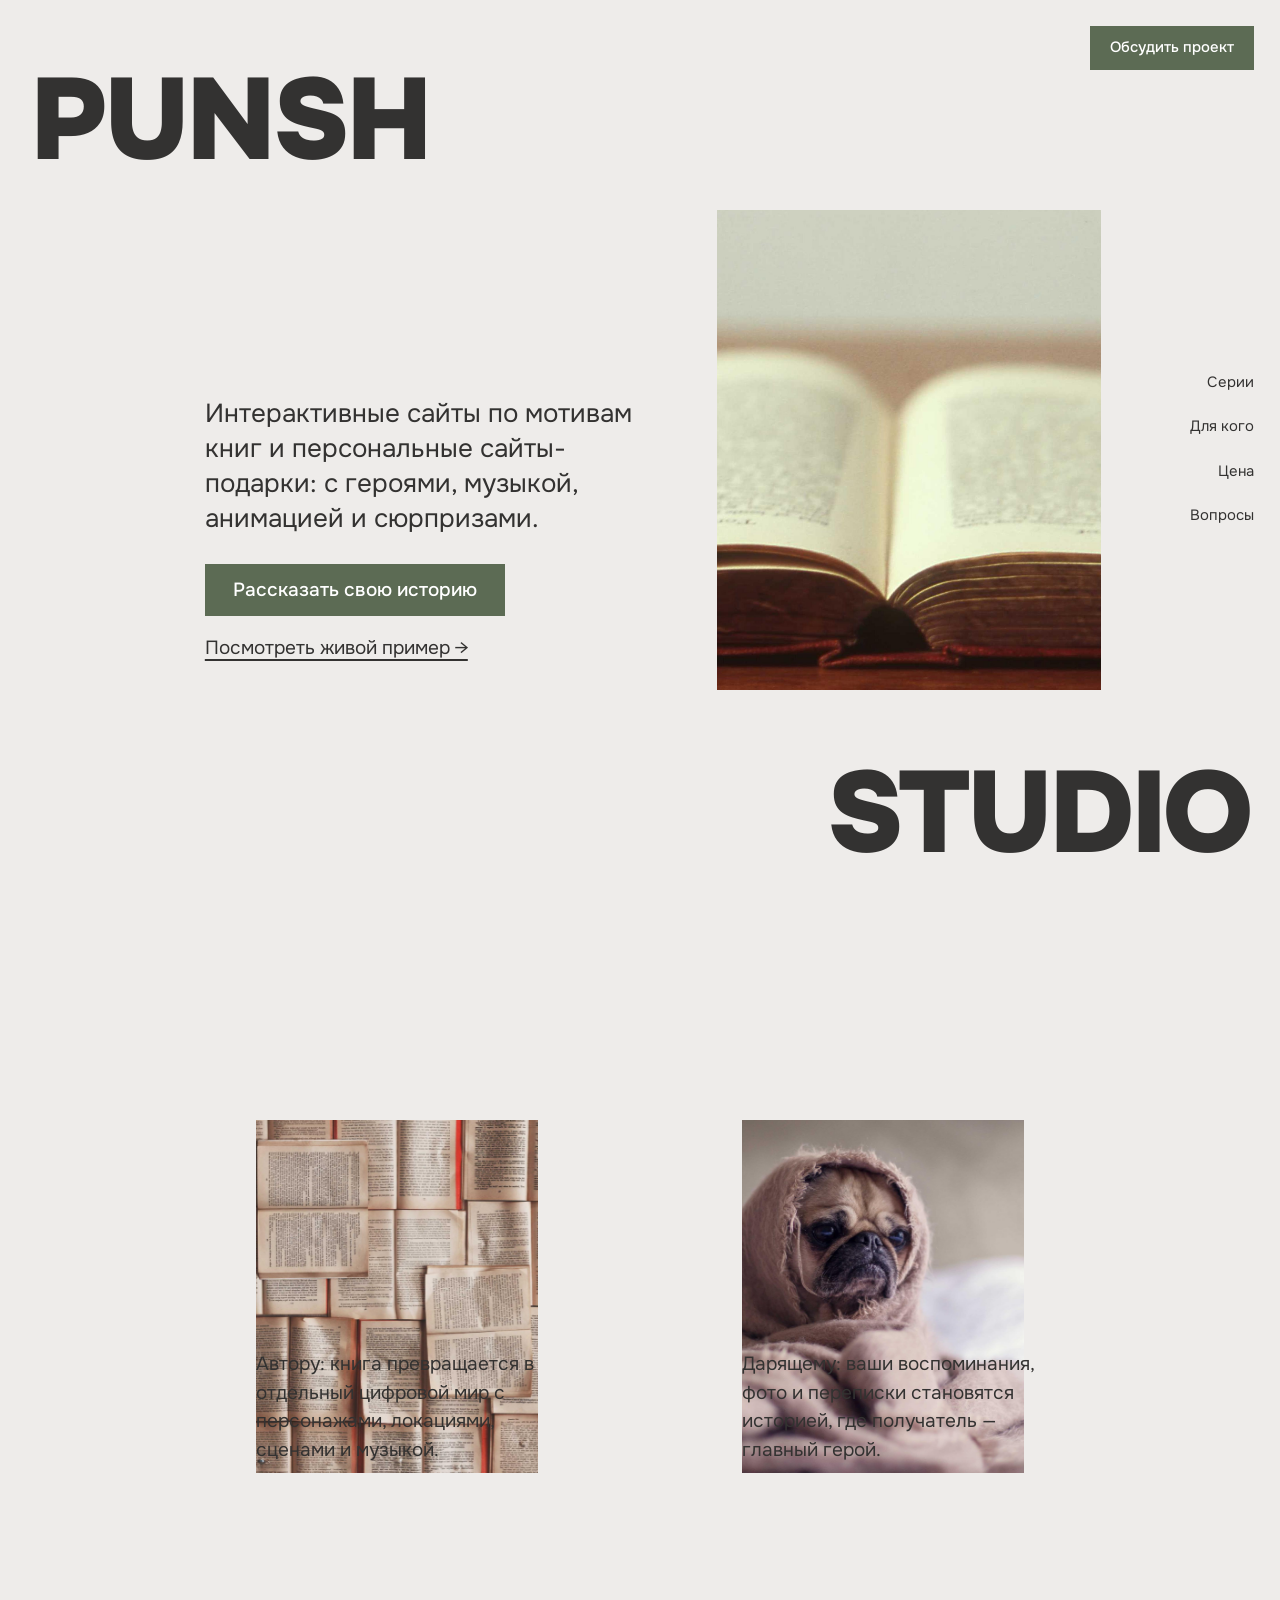
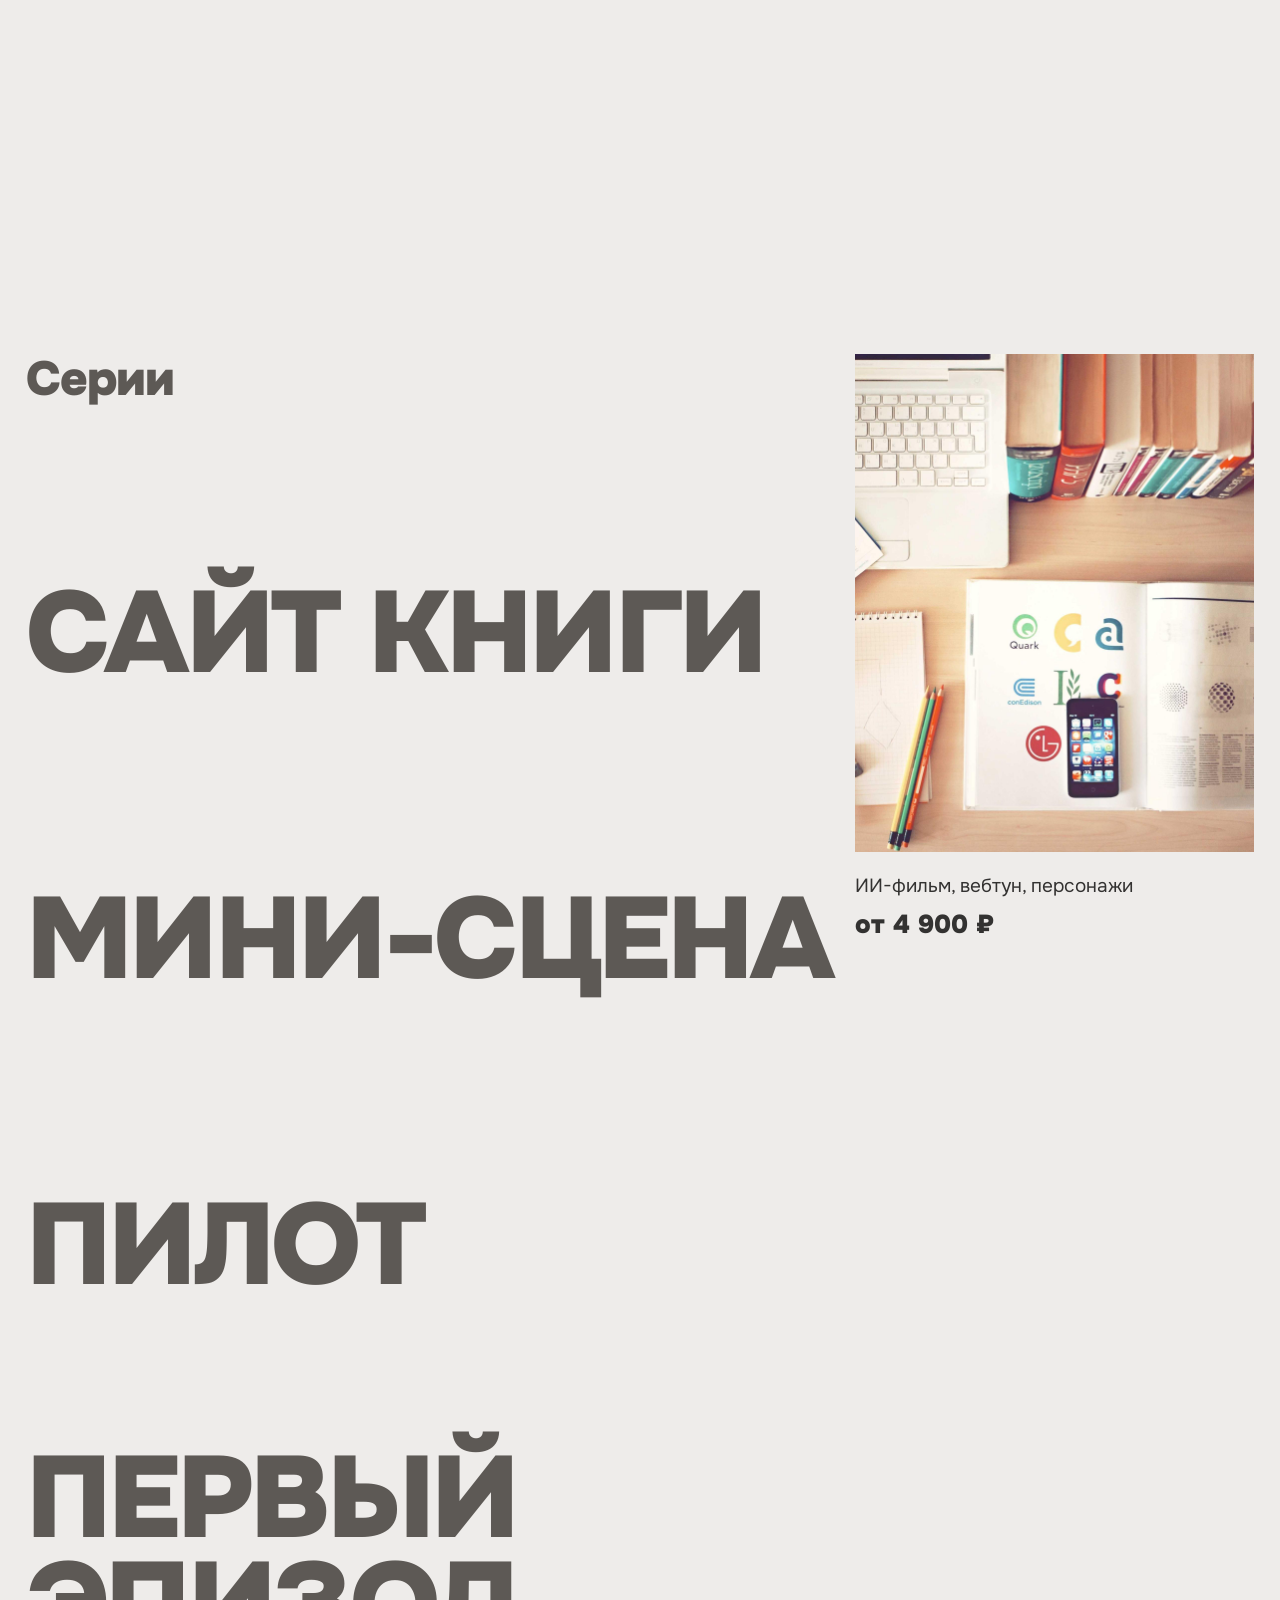
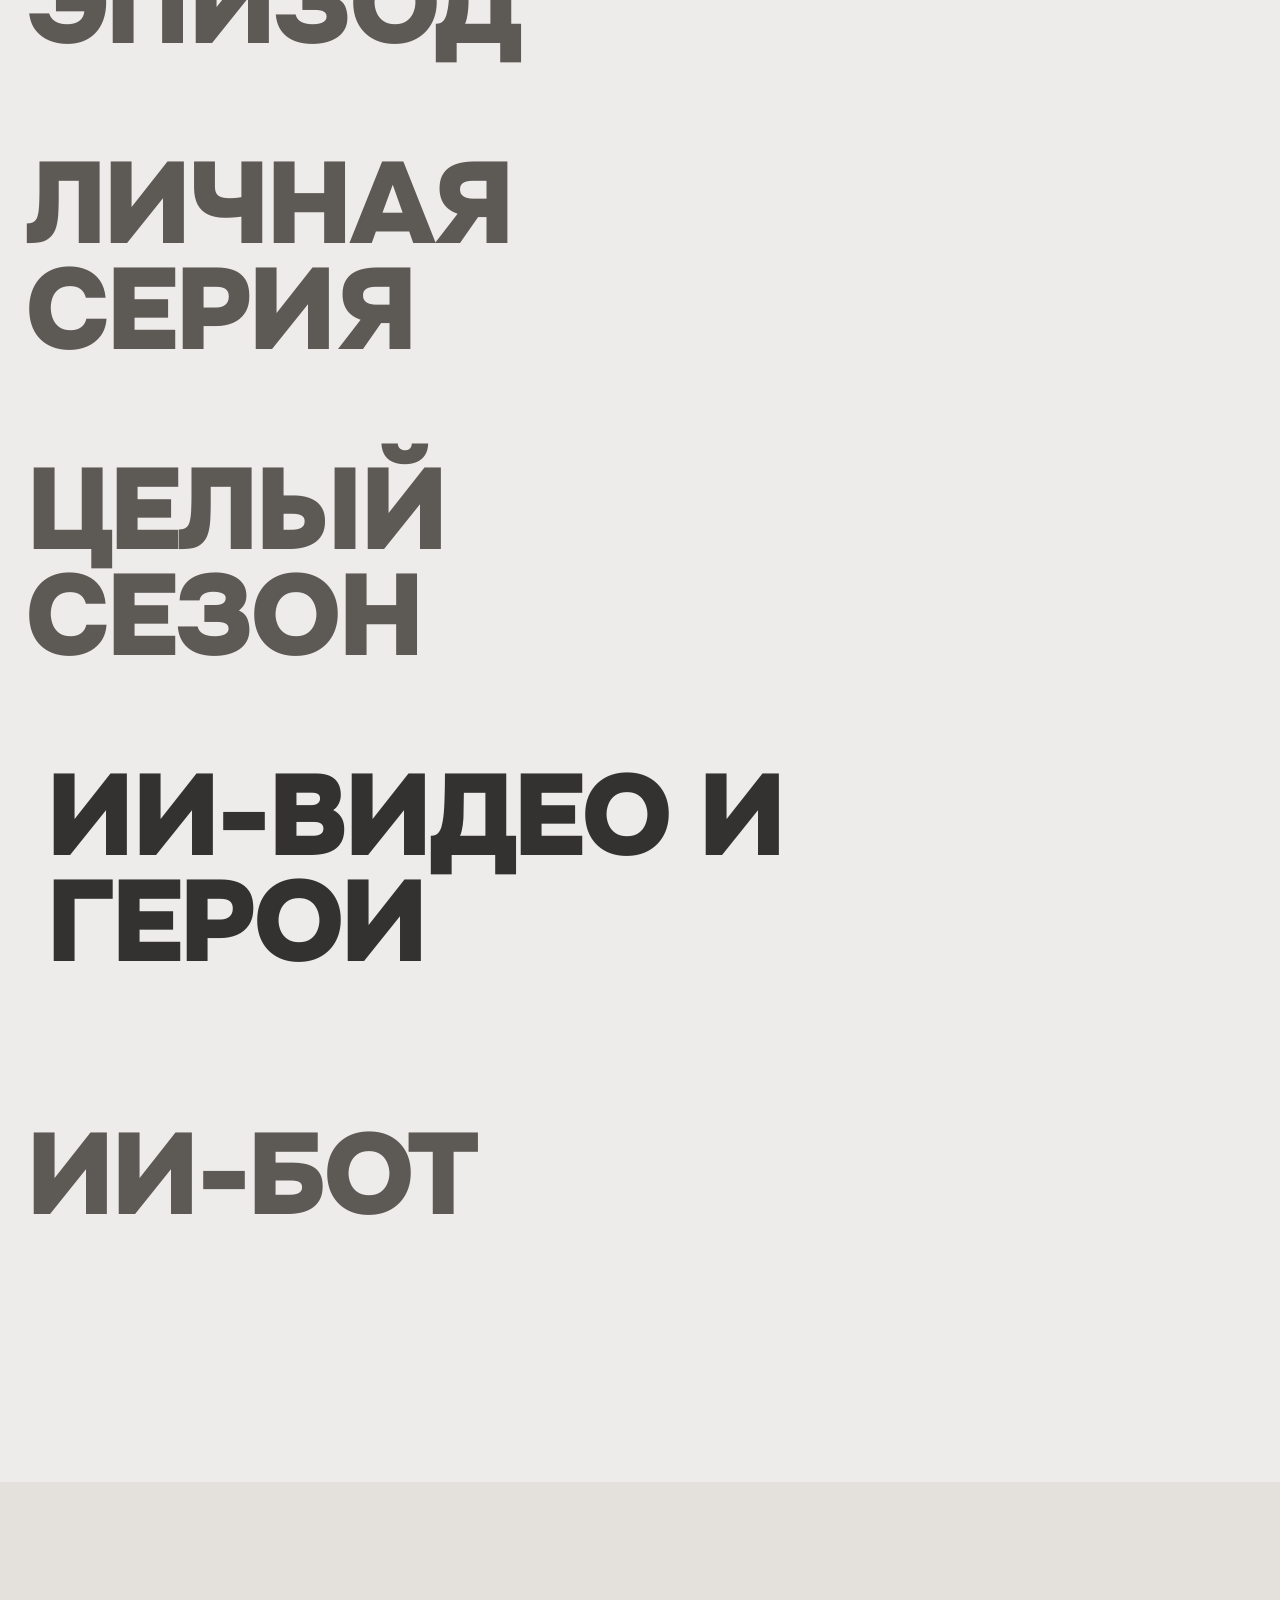
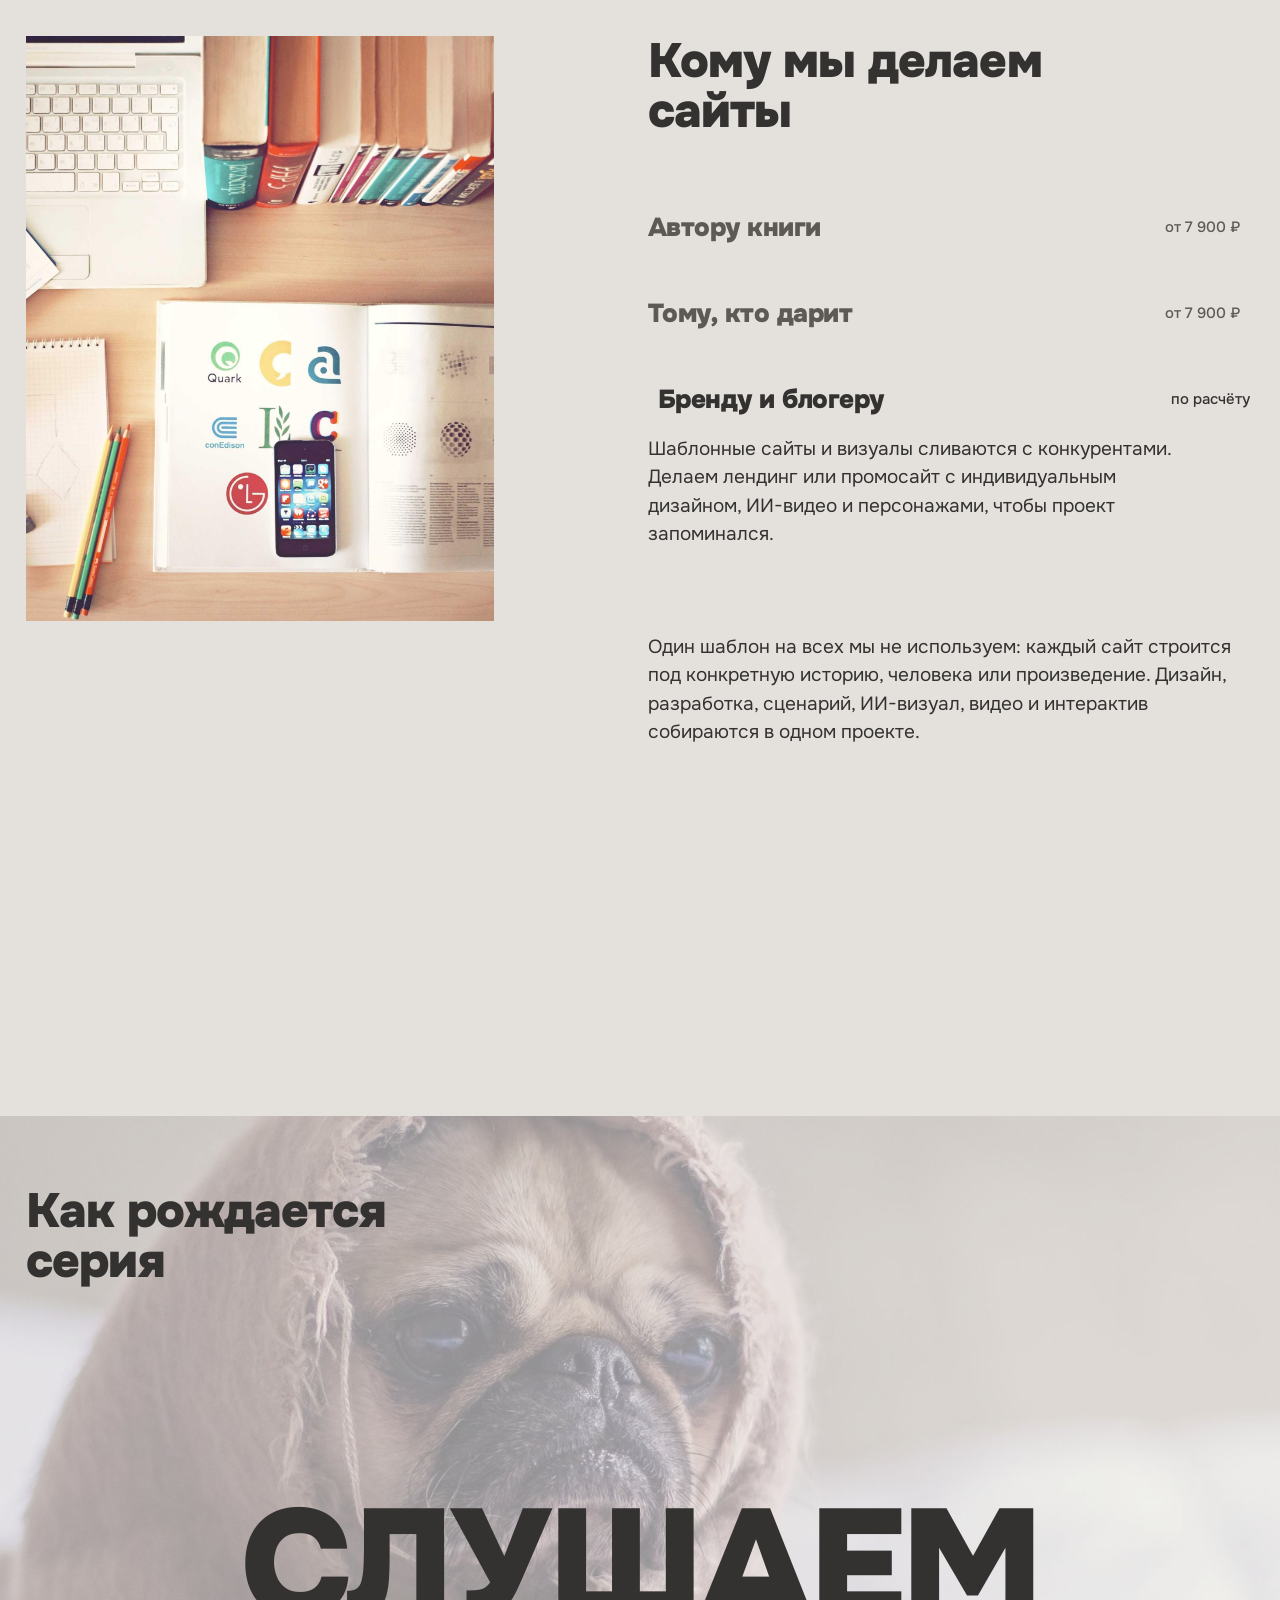
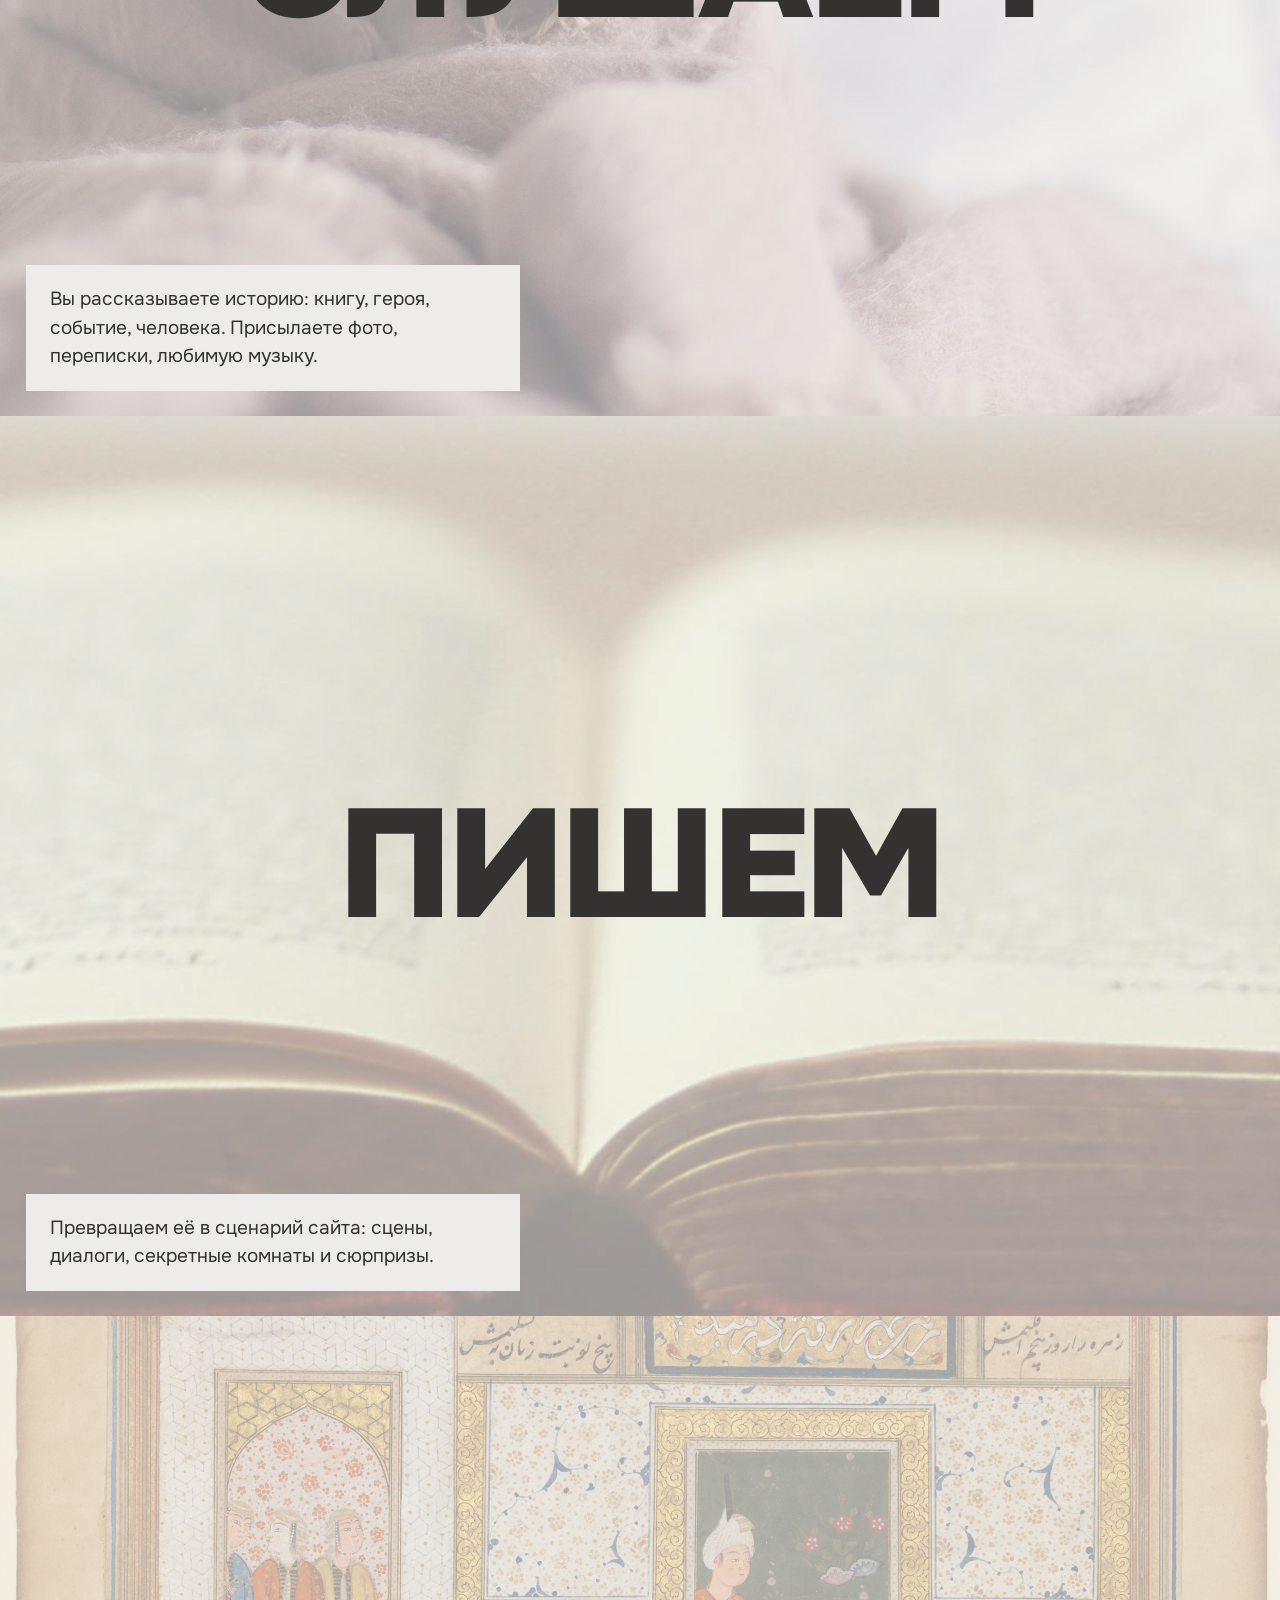
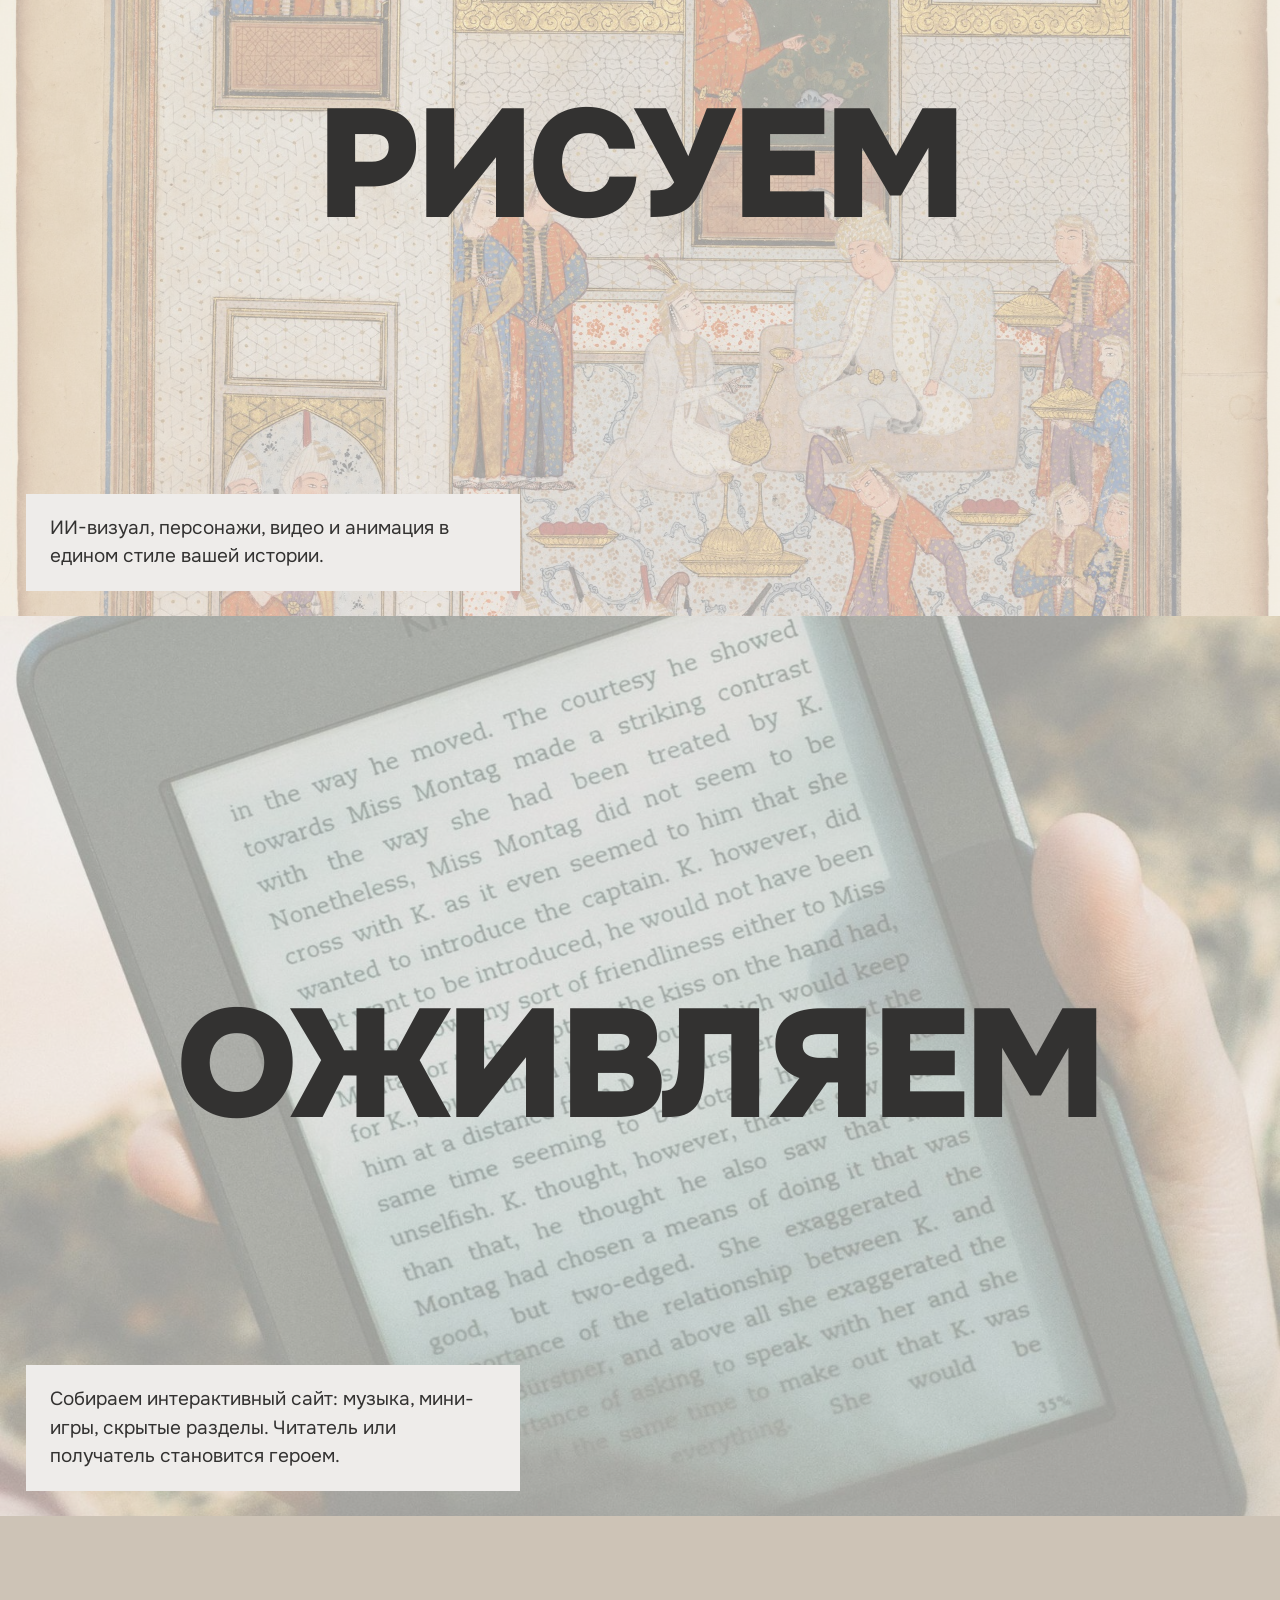
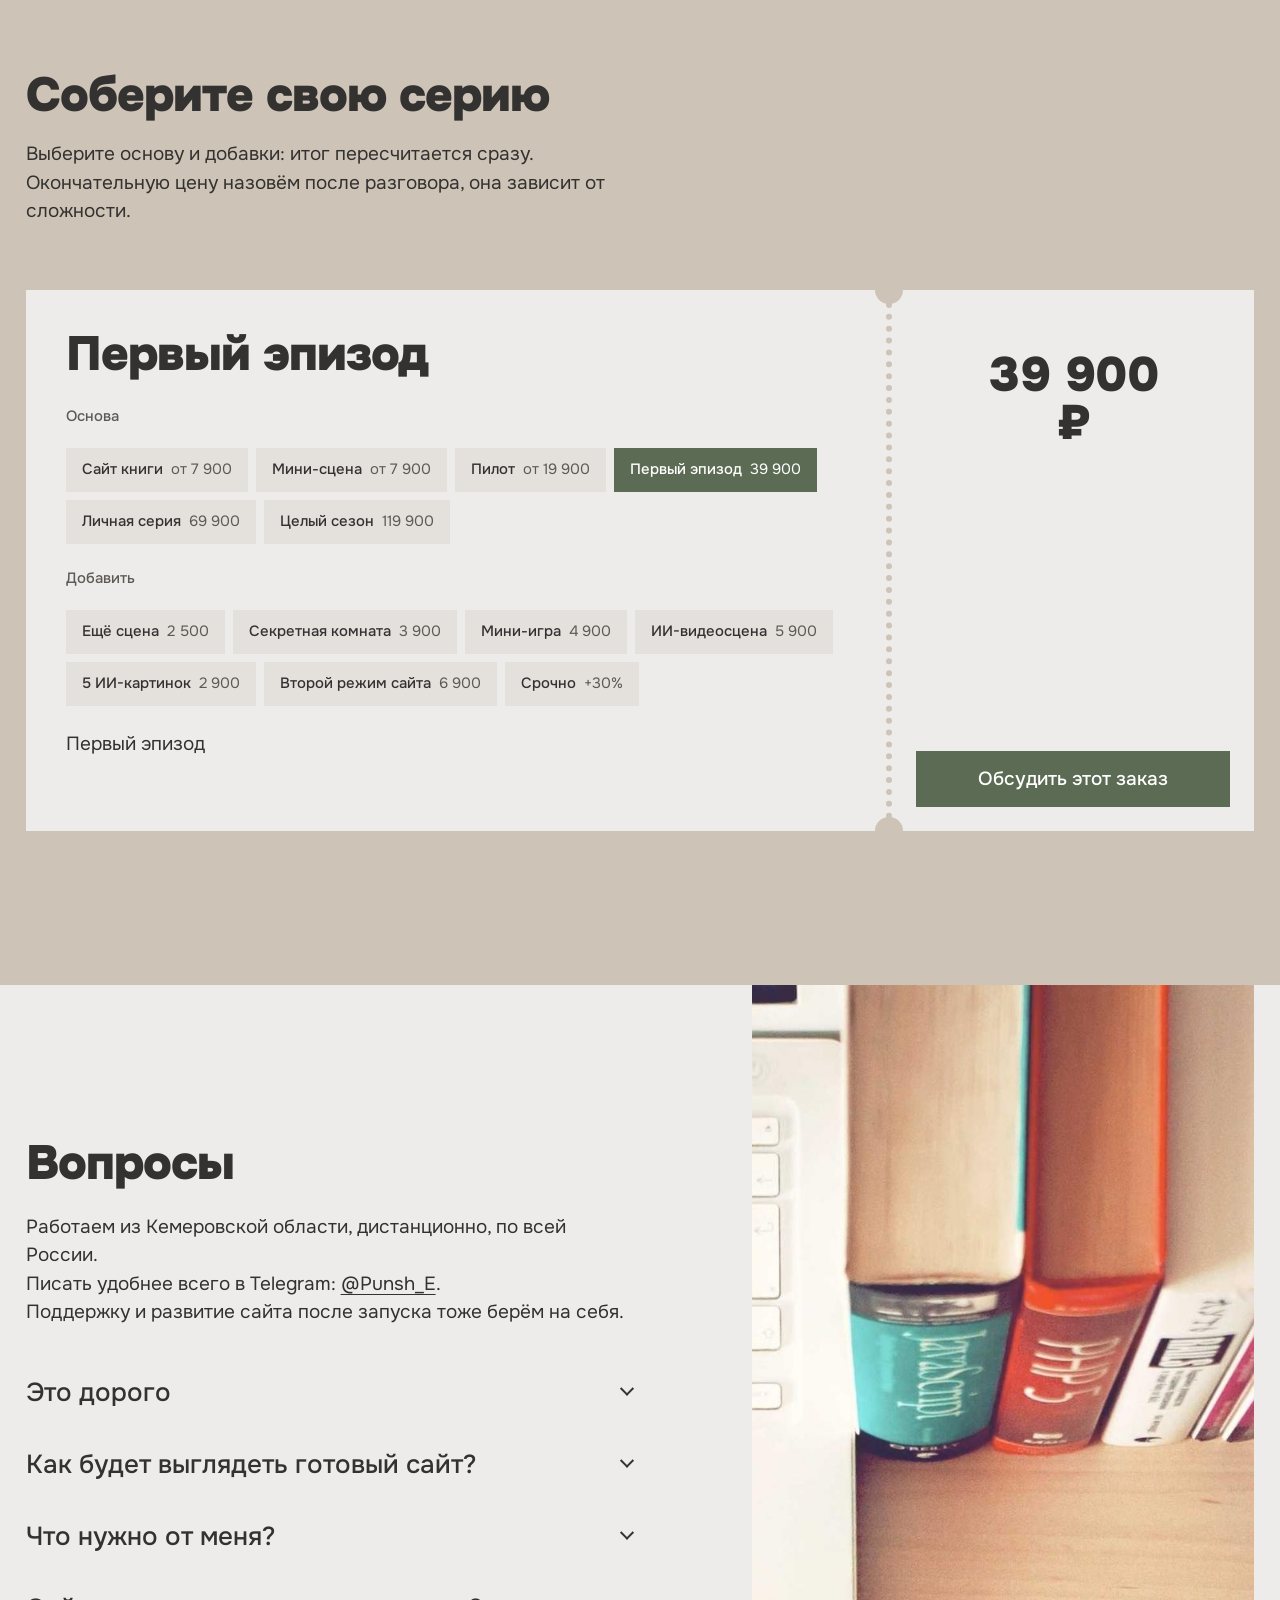
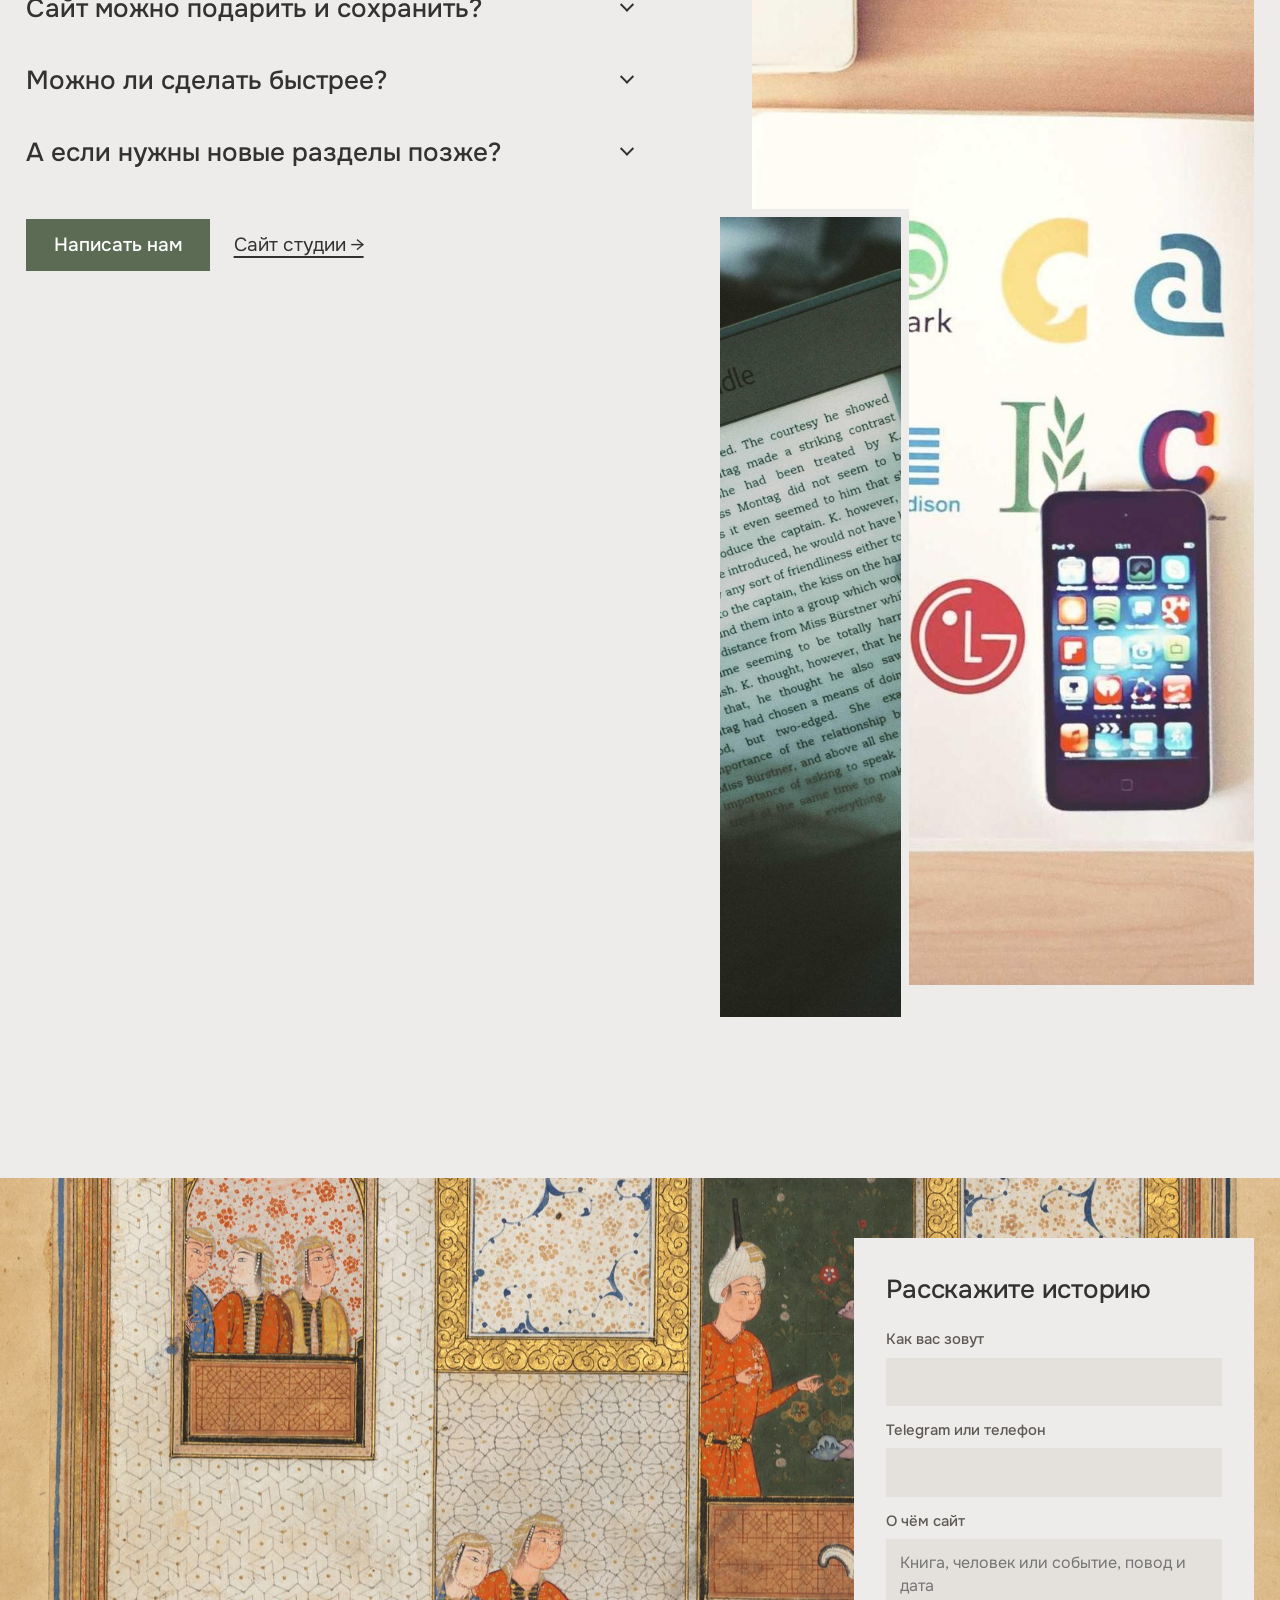
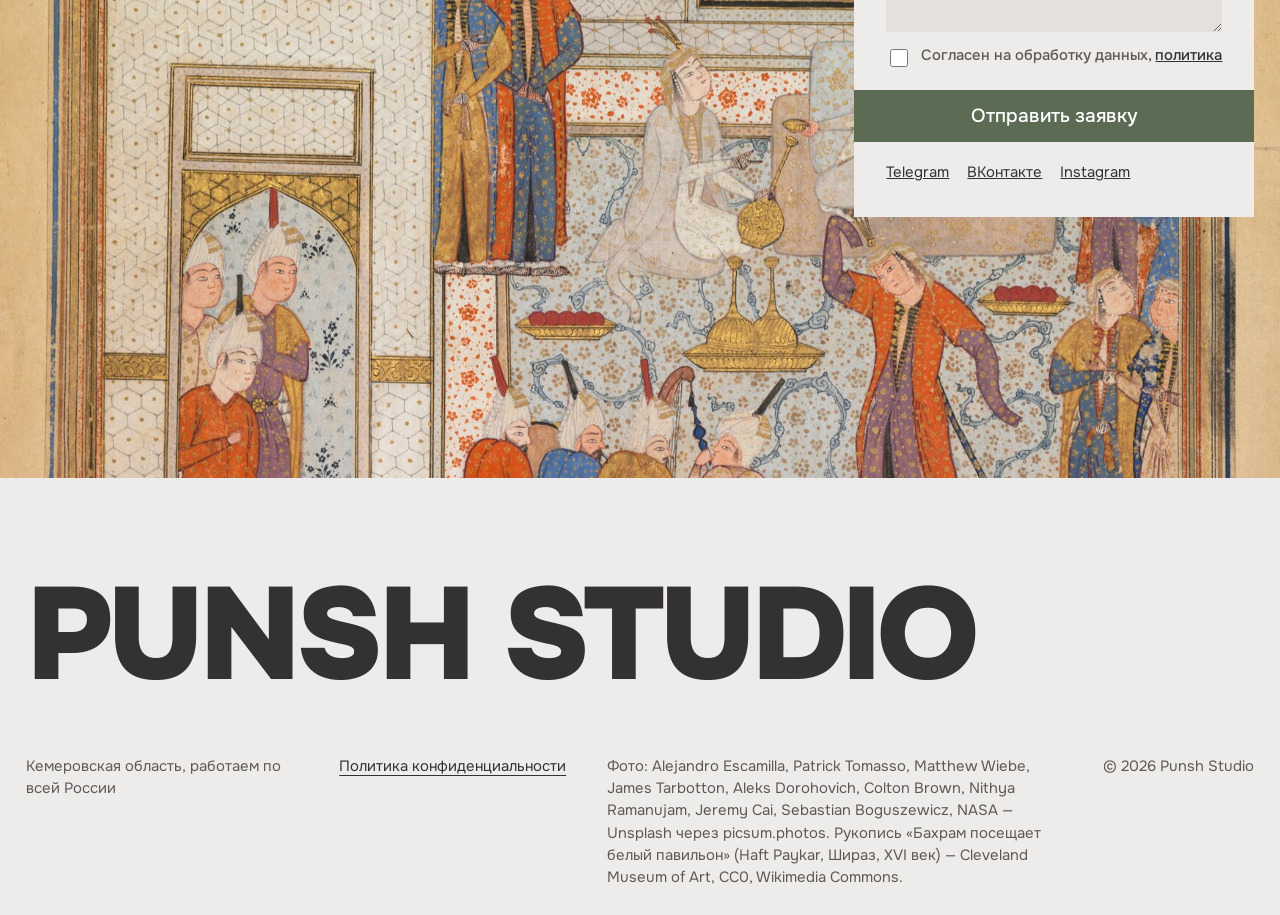
==== index.html @ c895e3f2 "init: landing for Punsh Studio" ====
<!doctype html>
<html lang="ru">
<head>
<meta charset="utf-8">
<meta name="viewport" content="width=device-width, initial-scale=1">
<title>Punsh Studio — интерактивные сайты для книг и подарков</title>
<meta name="description" content="Индивидуальные интерактивные сайты по мотивам книг и персональные сайты-подарки: персонажи, анимация, музыка, мини-игры. Работаем дистанционно по всей России.">
<meta name="theme-color" content="#eeecea">
<meta property="og:title" content="Punsh Studio — интерактивные сайты для книг и подарков">
<meta property="og:description" content="Не шаблон на всех, а сайт под одну историю: книгу, человека, событие.">
<meta property="og:type" content="website">
<link rel="preconnect" href="https://fonts.googleapis.com">
<link rel="preconnect" href="https://fonts.gstatic.com" crossorigin>
<link href="https://fonts.googleapis.com/css2?family=Onest:wght@400;500;900&display=swap" rel="stylesheet">
<link rel="stylesheet" href="styles.css">
<script>document.documentElement.classList.add('js')</script>
</head>
<body>

<a class="skip" href="#series">К содержанию</a>
<a class="topcta btn" href="#contact" data-magnet>Обсудить проект</a>

<main>

<!-- ============ HERO: имя в углах, панели проходят между ============ -->
<section class="pin" id="top">
  <div class="pin__layer">
    <h1 class="pin__title"><span class="w w--a"><i>Punsh</i></span> <span class="w w--b"><i>Studio</i></span></h1>
  </div>

  <div class="pin__stack">
    <div class="panel panel--hero">
      <div class="panel__text">
        <p class="lead">Интерактивные сайты по мотивам книг и персональные сайты-подарки: с героями, музыкой, анимацией и сюрпризами.</p>
        <p class="panel__actions"><a class="btn" href="#contact" data-magnet>Рассказать свою историю</a> <a class="tlink" href="http://general.пуншсерия.рф/" target="_blank" rel="noopener">Посмотреть живой пример &rarr;</a></p>
      </div>
      <figure class="panel__ph panel__ph--a"><img src="img/p24.jpg" width="1600" height="2000" alt="Раскрытая старая книга на деревянном столе, страницы в мягком фокусе" fetchpriority="high"></figure>
      <nav class="panel__links" aria-label="Разделы">
        <a href="#series">Серии</a>
        <a href="#who">Для кого</a>
        <a href="#price">Цена</a>
        <a href="#faq">Вопросы</a>
      </nav>
    </div>

    <div class="panel panel--b">
      <figure class="panel__ph panel__ph--b"><img src="img/p1073.jpg" width="1600" height="2000" alt="Стена из раскрытых книг, вид сверху" loading="lazy"></figure>
      <p class="panel__cap panel__cap--b">Автору: книга превращается в отдельный цифровой мир с персонажами, локациями, сценами и музыкой.</p>
      <figure class="panel__ph panel__ph--c"><img src="img/p1062.jpg" width="1600" height="2000" alt="Мопс, закутанный в тёплый плед" loading="lazy"></figure>
      <p class="panel__cap panel__cap--c">Дарящему: ваши воспоминания, фото и переписки становятся историей, где получатель — главный герой.</p>
    </div>
  </div>
</section>

<!-- ============ СЕРИИ: названия проходят мимо удержанного кадра ============ -->
<section class="series" id="series" aria-labelledby="seriesH">
  <div class="series__list">
    <h2 id="seriesH" class="head">Серии</h2>
    <ol>
      <li><a href="#price" data-img="img/p24.jpg" data-kind="Интерактивный сайт для автора книги" data-price="от 7 900 ₽" data-base="book">Сайт книги</a></li>
      <li><a href="#price" data-img="img/p796.jpg" data-kind="Небольшой интерактивный сайт" data-price="от 7 900 ₽" data-base="scene">Мини-сцена</a></li>
      <li><a href="#price" data-img="img/p41.jpg" data-kind="Первый этап интерактивной истории" data-price="от 19 900 ₽" data-base="pilot">Пилот</a></li>
      <li><a href="#price" data-img="img/p1002.jpg" data-kind="Полноценный сайт-подарок" data-price="39 900 ₽" data-base="ep1">Первый эпизод</a></li>
      <li><a href="#price" data-img="img/p609.jpg" data-kind="Расширенный сайт-подарок" data-price="69 900 ₽" data-base="series">Личная серия</a></li>
      <li><a href="#price" data-img="img/p564.jpg" data-kind="Большой сайт из нескольких эпизодов" data-price="119 900 ₽" data-base="season">Целый сезон</a></li>
      <li><a href="#extras" data-img="img/p20.jpg" data-kind="ИИ-фильм, вебтун, персонажи" data-price="от 4 900 ₽">ИИ-видео и герои</a></li>
      <li><a href="#extras" data-img="img/p367.jpg" data-kind="Персональный ИИ-бот" data-price="от 12 000 ₽">ИИ-бот</a></li>
    </ol>
  </div>
  <aside class="series__aside" aria-live="polite">
    <div class="series__frame">
      <img class="on" src="img/p24.jpg" width="800" height="1000" alt="">
      <img src="img/p796.jpg" width="800" height="1000" alt="" loading="lazy">
      <img src="img/p41.jpg" width="800" height="1000" alt="" loading="lazy">
      <img src="img/p1002.jpg" width="800" height="1000" alt="" loading="lazy">
      <img src="img/p609.jpg" width="800" height="1000" alt="" loading="lazy">
      <img src="img/p564.jpg" width="800" height="1000" alt="" loading="lazy">
      <img src="img/p20.jpg" width="800" height="1000" alt="" loading="lazy">
      <img src="img/p367.jpg" width="800" height="1000" alt="" loading="lazy">
    </div>
    <p class="series__facts"><span id="sKind">Интерактивный сайт для автора книги</span> <b id="sPrice">от 7 900 ₽</b></p>
  </aside>
</section>

<!-- ============ ДЛЯ КОГО: липкое фото, активный список ============ -->
<section class="who" id="who" aria-labelledby="whoH">
  <div class="who__ph">
    <img class="on" src="img/p1073.jpg" width="1200" height="1500" alt="Стена из раскрытых книг" loading="lazy">
    <img src="img/p1062.jpg" width="1200" height="1500" alt="Мопс в пледе" loading="lazy">
    <img src="img/p20.jpg" width="1200" height="1500" alt="Рабочий стол с ноутбуком, книгами и блокнотом" loading="lazy">
  </div>
  <div class="who__body">
    <h2 id="whoH" class="head">Кому мы делаем сайты</h2>
    <ul class="who__list">
      <li class="is-active" tabindex="0">
        <div class="who__row"><span>Автору книги</span><small>от 7 900 ₽</small></div>
        <p>Книга теряется среди тысяч других, а вымышленный мир трудно показать одним постом. Мы делаем интерактивную презентацию: герои, локации, анимация, музыка и сцены. Её можно использовать для продвижения и привлечения читателей.</p>
      </li>
      <li tabindex="0">
        <div class="who__row"><span>Тому, кто дарит</span><small>от 7 900 ₽</small></div>
        <p>Стандартные подарки уже никого не удивляют. Мы собираем сайт по истории человека: фотографии, воспоминания, переписки, музыка, видео, мини-игры и секретные разделы. Он вызывает эмоции и остаётся на память.</p>
      </li>
      <li tabindex="0">
        <div class="who__row"><span>Бренду и блогеру</span><small>по расчёту</small></div>
        <p>Шаблонные сайты и визуалы сливаются с конкурентами. Делаем лендинг или промосайт с индивидуальным дизайном, ИИ-видео и персонажами, чтобы проект запоминался.</p>
      </li>
    </ul>
    <p class="who__note">Один шаблон на всех мы не используем: каждый сайт строится под конкретную историю, человека или произведение. Дизайн, разработка, сценарий, ИИ-визуал, видео и интерактив собираются в одном проекте.</p>
  </div>
</section>

<!-- ============ КАК: один глагол за раз ============ -->
<section class="how" id="how" aria-labelledby="howH">
  <div class="how__step how__step--1">
    <img src="img/p1062.jpg" width="1600" height="2000" alt="" loading="lazy">
    <h2 id="howH" class="head how__h">Как рождается серия</h2>
    <p class="how__word" aria-hidden="true"><span>Слушаем</span></p>
    <p class="how__cap">Вы рассказываете историю: книгу, героя, событие, человека. Присылаете фото, переписки, любимую музыку.</p>
  </div>
  <div class="how__step how__step--2">
    <img src="img/p24.jpg" width="1600" height="2000" alt="" loading="lazy">
    <p class="how__word" aria-hidden="true"><span>Пишем</span></p>
    <p class="how__cap">Превращаем её в сценарий сайта: сцены, диалоги, секретные комнаты и сюрпризы.</p>
  </div>
  <div class="how__step how__step--3">
    <img src="img/manuscript.jpg" width="1920" height="2975" alt="" loading="lazy">
    <p class="how__word" aria-hidden="true"><span>Рисуем</span></p>
    <p class="how__cap">ИИ-визуал, персонажи, видео и анимация в едином стиле вашей истории.</p>
  </div>
  <div class="how__step how__step--4">
    <img src="img/p367.jpg" width="1600" height="2000" alt="" loading="lazy">
    <p class="how__word" aria-hidden="true"><span>Оживляем</span></p>
    <p class="how__cap">Собираем интерактивный сайт: музыка, мини-игры, скрытые разделы. Читатель или получатель становится героем.</p>
  </div>
</section>

<!-- ============ ЦЕНА: билет-конструктор ============ -->
<section class="price" id="price" aria-labelledby="priceH">
  <h2 id="priceH" class="head">Соберите свою серию</h2>
  <p class="price__lead">Выберите основу и добавки: итог пересчитается сразу. Окончательную цену назовём после разговора, она зависит от сложности.</p>

  <form class="ticket" id="ticket" autocomplete="off">
    <div class="ticket__main">
      <h3 class="ticket__name" id="tName">Первый эпизод</h3>
      <fieldset class="chips" id="baseSet">
        <legend>Основа</legend>
        <label><input type="radio" name="base" value="book" data-price="7900" data-from="1" data-name="Сайт книги"><span>Сайт книги <em>от 7 900</em></span></label>
        <label><input type="radio" name="base" value="scene" data-price="7900" data-from="1" data-name="Мини-сцена"><span>Мини-сцена <em>от 7 900</em></span></label>
        <label><input type="radio" name="base" value="pilot" data-price="19900" data-from="1" data-name="Пилот"><span>Пилот <em>от 19 900</em></span></label>
        <label><input type="radio" name="base" value="ep1" data-price="39900" data-name="Первый эпизод" checked><span>Первый эпизод <em>39 900</em></span></label>
        <label><input type="radio" name="base" value="series" data-price="69900" data-name="Личная серия"><span>Личная серия <em>69 900</em></span></label>
        <label><input type="radio" name="base" value="season" data-price="119900" data-name="Целый сезон"><span>Целый сезон <em>119 900</em></span></label>
      </fieldset>
      <fieldset class="chips" id="extras">
        <legend>Добавить</legend>
        <label><input type="checkbox" name="x" value="scene" data-price="2500" data-name="Дополнительная сцена"><span>Ещё сцена <em>2 500</em></span></label>
        <label><input type="checkbox" name="x" value="room" data-price="3900" data-name="Секретная комната"><span>Секретная комната <em>3 900</em></span></label>
        <label><input type="checkbox" name="x" value="game" data-price="4900" data-name="Мини-игра"><span>Мини-игра <em>4 900</em></span></label>
        <label><input type="checkbox" name="x" value="video" data-price="5900" data-name="ИИ-видеосцена"><span>ИИ-видеосцена <em>5 900</em></span></label>
        <label><input type="checkbox" name="x" value="img5" data-price="2900" data-name="Пять ИИ-изображений"><span>5 ИИ-картинок <em>2 900</em></span></label>
        <label><input type="checkbox" name="x" value="mode" data-price="6900" data-name="Второй визуальный режим"><span>Второй режим сайта <em>6 900</em></span></label>
        <label><input type="checkbox" name="rush" value="rush" data-name="Срочное выполнение"><span>Срочно <em>+30%</em></span></label>
      </fieldset>
      <ul class="ticket__lines" id="tLines"></ul>
    </div>
    <div class="ticket__stub">
      <p class="ticket__price"><small id="tFrom"></small><b id="tTotal">39 900</b> ₽</p>
      <a class="ticket__go" href="#contact" id="tGo">Обсудить этот заказ</a>
    </div>
  </form>
</section>

<!-- ============ ВОПРОСЫ ============ -->
<section class="faq" id="faq" aria-labelledby="faqH">
  <div class="faq__col">
    <h2 id="faqH" class="head">Вопросы</h2>
    <p class="faq__facts">Работаем из Кемеровской области, дистанционно, по всей России.<br>Писать удобнее всего в Telegram: <a href="https://t.me/Punsh_E" target="_blank" rel="noopener">@Punsh_E</a>.<br>Поддержку и развитие сайта после запуска тоже берём на себя.</p>
    <div class="faq__acc">
      <details>
        <summary>Это дорого</summary>
        <p>Мы не продаём шаблон, а делаем сайт под одну историю. Поэтому есть вход от 7 900 ₽ (мини-сцена): можно начать с малого, а потом добавлять сцены, игры и секретные разделы.</p>
      </details>
      <details>
        <summary>Как будет выглядеть готовый сайт?</summary>
        <p>Посмотрите живой пример на <a href="http://general.пуншсерия.рф/" target="_blank" rel="noopener">general.пуншсерия.рф</a>. Перед сборкой мы обсуждаем сценарий и стиль, так что результат не будет сюрпризом, если вы не заказывали сюрприз.</p>
      </details>
      <details>
        <summary>Что нужно от меня?</summary>
        <p>История и материалы: фотографии, воспоминания, переписки, музыка, описание героев. Если материала мало, поможем придумать структуру.</p>
      </details>
      <details>
        <summary>Сайт можно подарить и сохранить?</summary>
        <p>Да, сайт-подарок создан, чтобы остаться на память. Его можно открыть по ссылке в день события и возвращаться к нему позже.</p>
      </details>
      <details>
        <summary>Можно ли сделать быстрее?</summary>
        <p>Да, срочное выполнение стоит +30% к итоговой цене. Сроки называем после обсуждения объёма.</p>
      </details>
      <details>
        <summary>А если нужны новые разделы позже?</summary>
        <p>Это обычная история: добавляем эпизоды, сцены, видео и новые разделы, а также ведём сайт и техподдержку.</p>
      </details>
    </div>
    <p class="faq__end"><a class="btn" href="#contact" data-magnet>Написать нам</a> <a class="tlink" href="https://пуншсерия.рф/" target="_blank" rel="noopener">Сайт студии &rarr;</a></p>
  </div>
  <div class="faq__ph">
    <img class="faq__tall" src="img/p20.jpg" width="1200" height="1600" alt="Рабочий стол: ноутбук, книги, блокнот и телефон" loading="lazy">
    <img class="faq__sq" src="img/p367.jpg" width="800" height="800" alt="Рука держит электронную книгу" loading="lazy">
  </div>
</section>

<!-- ============ КОНТАКТ ============ -->
<section class="contact" id="contact" aria-labelledby="contactH">
  <img class="contact__bg" src="img/manuscript.jpg" width="1920" height="2975" alt="Страница старинной рукописи с иллюстрацией сцены во дворце" loading="lazy">
  <div class="contact__card">
    <h2 id="contactH" class="card__h">Расскажите историю</h2>
    <form id="leadForm" class="form" novalidate>
      <input type="text" name="_gotcha" style="display:none" tabindex="-1" autocomplete="off">
      <input type="hidden" name="order" id="orderField">
      <label>Как вас зовут<input type="text" name="name" autocomplete="name" required></label>
      <label>Telegram или телефон<input type="text" name="contact" autocomplete="tel" required></label>
      <label>О чём сайт<textarea name="message" rows="3" placeholder="Книга, человек или событие, повод и дата"></textarea></label>
      <label class="form__ok"><input type="checkbox" name="agree" required> <span>Согласен на обработку данных, <a href="privacy.html" target="_blank">политика</a></span></label>
      <button type="submit" class="form__btn" data-magnet>Отправить заявку</button>
      <p class="form__order" id="orderNote"></p>
    </form>
    <p class="card__links"><a href="https://t.me/Punsh_E" target="_blank" rel="noopener">Telegram</a> <a href="https://vk.ru/npynsh" target="_blank" rel="noopener">ВКонтакте</a> <a href="https://instagram.com/ls_punshstudio" target="_blank" rel="noopener">Instagram</a></p>
  </div>
</section>

</main>

<footer class="foot">
  <p class="foot__name" aria-hidden="true"><span>Punsh</span> <span>Studio</span></p>
  <div class="foot__row">
    <p>Кемеровская область, работаем по всей России</p>
    <p><a href="privacy.html">Политика конфиденциальности</a></p>
    <p class="foot__cr">Фото: Alejandro Escamilla, Patrick Tomasso, Matthew Wiebe, James Tarbotton, Aleks Dorohovich, Colton Brown, Nithya Ramanujam, Jeremy Cai, Sebastian Boguszewicz, NASA — Unsplash через picsum.photos. Рукопись «Бахрам посещает белый павильон» (Haft Paykar, Шираз, XVI век) — Cleveland Museum of Art, CC0, Wikimedia Commons.</p>
    <p>&copy; <span id="year">2026</span> Punsh Studio</p>
  </div>
</footer>

<script src="script.js"></script>
</body>
</html>
---- styles.css ----
:root {
  --bg: #eeecea;
  --surface: #e4e1dd;
  --ink: #333231;
  --muted: #5d5955;
  --accent: #5c6b54;
  --accent-dk: #46523f;
  --accent-ink: #ffffff;
  --field: #cdc3b6;

  --m: clamp(16px, 2vw, 28px);
  --gap: 16px;
  --sec: clamp(96px, 12vw, 200px);

  --step-small: clamp(0.875rem, 0.85rem + 0.1vw, 0.9375rem);
  --step-body: clamp(1.0625rem, 1rem + 0.25vw, 1.1875rem);
  --step-lead: clamp(1.25rem, 1.1rem + 0.7vw, 1.625rem);
  --step-head: clamp(2rem, 1.4rem + 2.2vw, 3rem);
  --d1: clamp(52px, 9vw, 140px);
  --d2: clamp(64px, 12vw, 210px);

  --ease: cubic-bezier(.16, 1, .3, 1);
  --ease-io: cubic-bezier(.65, 0, .35, 1);
}

*, *::before, *::after { box-sizing: border-box; }
html { scroll-behavior: smooth; -webkit-text-size-adjust: 100%; }
body {
  margin: 0;
  background: var(--bg);
  color: var(--ink);
  font-family: 'Onest', system-ui, sans-serif;
  font-size: var(--step-body);
  line-height: 1.5;
  -webkit-font-smoothing: antialiased;
  overflow-x: clip;
}
img { display: block; max-width: 100%; }
a { color: inherit; }
p { margin: 0; }
ol, ul { margin: 0; padding: 0; list-style: none; }
h1, h2, h3 { margin: 0; font-weight: 900; }
::selection { background: var(--accent); color: var(--accent-ink); }
:focus-visible { outline: 3px solid var(--accent); outline-offset: 3px; }

.skip { position: absolute; left: -999px; top: 8px; z-index: 50; background: var(--ink); color: var(--bg); padding: 10px 16px; }
.skip:focus { left: 8px; }

.head { font-size: var(--step-head); line-height: 1.05; letter-spacing: -0.02em; }
.lead { font-size: var(--step-lead); line-height: 1.35; max-width: 34ch; }

/* ---------- buttons ---------- */
.btn {
  display: inline-flex; align-items: center; justify-content: center;
  min-height: 52px; padding: 0 28px;
  background: var(--accent); color: var(--accent-ink);
  font: 500 var(--step-body)/1 'Onest', sans-serif; text-decoration: none;
  border: 0; border-radius: 0; cursor: pointer;
  transition: background .25s var(--ease), transform .25s var(--ease), opacity .3s;
  will-change: transform;
}
.topcta.is-off { opacity: 0; pointer-events: none; }
.btn:hover { background: var(--accent-dk); }
.btn:active { transform: scale(.97); }
.topcta {
  position: fixed; top: var(--m); right: var(--m); z-index: 20;
  min-height: 44px; padding: 0 20px; font-size: var(--step-small);
}
.tlink {
  display: inline-block; text-underline-offset: 5px; text-decoration-thickness: 2px;
  transition: transform .3s var(--ease), color .2s;
}
.tlink:hover { transform: translateX(6px); color: var(--accent-dk); }

/* ---------- reveal ---------- */
html.js .rv { opacity: 0; transform: translateY(26px); transition: opacity .9s var(--ease), transform 1s var(--ease); transition-delay: var(--d, 0s); }
html.js .rv.in { opacity: 1; transform: none; }

/* ---------- HERO (pinned name) ---------- */
.pin { position: relative; }
.pin__layer { position: sticky; top: 0; height: 100svh; z-index: 3; pointer-events: none; }
.pin__title { position: absolute; inset: 0; font-size: var(--d1); line-height: .85; letter-spacing: -0.03em; text-transform: uppercase; }
.w { position: absolute; display: block; overflow: hidden; padding: .02em .04em .1em; }
.w i { display: block; font-style: normal; transform: translateY(108%); transition: transform 1.4s var(--ease); }
.w--a { top: calc(var(--m) + 44px); left: var(--m); }
.w--b { bottom: var(--m); right: var(--m); }
.w--b i { transition-delay: .15s; }
html:not(.js) .w i, .loaded .w i { transform: none; }

.pin__stack { position: relative; z-index: 1; margin-top: -100svh; }
.panel { position: relative; height: 100svh; }
.panel__ph { position: absolute; top: 50%; margin: 0; width: min(30vw, 49svh); aspect-ratio: 4 / 5; overflow: hidden; background: var(--surface); transform: translateY(-50%); }
.panel__ph img { width: 100%; height: 116%; object-fit: cover; will-change: transform; transform: translate3d(0, var(--py, 0px), 0) scale(var(--sc, 1)); }
.panel__ph--a { left: 56%; }
.panel--b .panel__ph { width: min(22vw, 36svh); top: 44%; }
.panel__ph--b { left: 20%; }
.panel__ph--c { left: 58%; }
.panel__cap--b, .panel__cap--c { top: calc(44% + 23svh); transform: none; width: min(22vw, 36svh); min-width: 200px; }
.panel__cap--b { left: 20%; }
.panel__cap--c { left: 58%; }
.panel__text { position: absolute; left: 16%; top: 44%; width: min(36ch, 34vw); }
.panel__actions { margin-top: 28px; display: flex; flex-direction: column; align-items: flex-start; gap: 18px; }
.panel__links { position: absolute; right: var(--m); top: 50%; transform: translateY(-50%); display: flex; flex-direction: column; gap: 14px; font-size: var(--step-small); text-align: right; z-index: 2; }
.panel__links a { text-decoration: none; padding: 4px 0; transition: transform .3s var(--ease), color .2s; }
.panel__links a:hover { transform: translateX(-6px); color: var(--accent-dk); }
.panel__cap { position: absolute; top: 50%; transform: translateY(-50%); width: min(26ch, 24vw); font-size: var(--step-body); }
.panel__cap--r { left: 68%; }
.panel__cap--l { left: 14%; }

/* ---------- SERIES ---------- */
.series { display: grid; grid-template-columns: repeat(12, 1fr); column-gap: var(--gap); padding: var(--sec) var(--m); }
.series__list { grid-column: 1 / 9; }
.series__list .head { color: var(--muted); margin-bottom: clamp(32px, 6vw, 80px); }
.series__list li { min-height: 34svh; display: flex; align-items: center; }
.series__list a {
  display: block; text-decoration: none; text-transform: uppercase;
  font-size: var(--d1); line-height: .92; letter-spacing: -0.03em; font-weight: 900;
  color: var(--muted); transition: color .5s var(--ease), transform .7s var(--ease);
}
.series__list a:hover, .series__list a:focus-visible { color: var(--ink); }
.series__list a.is-active { color: var(--ink); transform: translateX(1.6vw); }
.series__aside { grid-column: 9 / 13; align-self: start; position: sticky; top: 16svh; }
.series__frame { position: relative; width: min(100%, 50svh); aspect-ratio: 4 / 5; background: var(--surface); overflow: hidden; }
.series__frame img { position: absolute; inset: 0; width: 100%; height: 100%; object-fit: cover; opacity: 0; transform: scale(1.08); transition: opacity .6s var(--ease), transform 1.4s var(--ease); }
.series__frame img.on { opacity: 1; transform: none; }
.series__facts { margin-top: 20px; display: flex; flex-direction: column; gap: 4px; max-width: 30ch; }
.series__facts b { font-size: var(--step-lead); font-weight: 900; }

/* ---------- WHO ---------- */
.who { display: grid; grid-template-columns: repeat(12, 1fr); column-gap: var(--gap); padding: var(--sec) var(--m); background: var(--surface); }
.who__ph { grid-column: 1 / 6; align-self: start; position: sticky; top: 12vh; width: min(100%, 52svh); aspect-ratio: 4 / 5; overflow: hidden; background: var(--bg); }
.who__ph img { position: absolute; inset: 0; width: 100%; height: 100%; object-fit: cover; opacity: 0; transition: opacity .5s var(--ease); }
.who__ph img.on { opacity: 1; }
.who__body { grid-column: 7 / 13; padding-bottom: 24vh; }
.who__body .head { margin-bottom: 48px; max-width: 14ch; }
.who__list li { padding: 14px 0; cursor: pointer; }
.who__row { display: flex; justify-content: space-between; align-items: baseline; gap: 20px; min-height: 58px; font-size: var(--step-lead); font-weight: 900; letter-spacing: -0.02em; color: var(--muted); transition: color .35s var(--ease), transform .5s var(--ease); align-items: center; }
.who__row { padding-right: 14px; }
.who__row span { min-width: 0; }
.who__row small { font-size: var(--step-small); font-weight: 500; letter-spacing: 0; white-space: nowrap; flex: none; }
.who__list li p { display: grid; grid-template-rows: 0fr; max-width: 42ch; transition: grid-template-rows .6s var(--ease); }
.who__list li p { overflow: hidden; }
.who__list li > p { margin-top: 0; }
.who__list li.is-active .who__row { color: var(--ink); transform: translateX(10px); }
.who__list li > p { display: block; max-height: 0; opacity: 0; transition: max-height .7s var(--ease), opacity .5s var(--ease), margin .5s var(--ease); }
.who__list li.is-active > p { max-height: 260px; opacity: 1; margin: 6px 0 14px; }
.who__note { margin-top: 56px; max-width: 46ch; }

/* ---------- HOW ---------- */
.how { --vs: var(--d2); }
.how__step { position: relative; height: 100svh; overflow: clip; padding-top: calc(50svh - var(--vs) * .45); background: var(--surface); }
.how__step > img { position: absolute; inset: 0; width: 100%; height: 100%; object-fit: cover; }
.how__step::after { content: ''; position: absolute; inset: 0; background: rgba(238, 236, 234, .62); }
.how__word { position: relative; z-index: 2; font-size: var(--vs); line-height: .9; font-weight: 900; letter-spacing: -0.03em; text-transform: uppercase; text-align: center; color: var(--ink); }
.how__word span { display: inline-block; }
.how__cap { position: absolute; left: var(--m); bottom: var(--m); z-index: 2; max-width: 38ch; padding: 20px 24px; background: var(--bg); font-size: var(--step-body); }
.how__h { position: absolute; left: var(--m); top: var(--m); z-index: 2; max-width: 14ch; }
.how__step--1 .how__h { top: calc(var(--m) + 44px); }

/* ---------- PRICE / TICKET ---------- */
.price { background: var(--field); padding: var(--sec) var(--m); }
.price .head { margin-bottom: 20px; }
.price__lead { max-width: 48ch; margin-bottom: 64px; }
.ticket { position: relative; display: grid; grid-template-columns: 7fr 3fr; width: min(100%, 1240px); margin: 0 auto; background: var(--bg); }
.ticket__main { padding: 40px; }
.ticket__name { font-size: var(--step-head); line-height: 1; letter-spacing: -0.02em; margin-bottom: 28px; }
.chips { border: 0; margin: 0 0 24px; padding: 0; display: flex; flex-wrap: wrap; gap: 8px; min-width: 0; }
.chips legend { padding: 0; margin-bottom: 12px; font-size: var(--step-small); color: var(--muted); font-weight: 500; float: left; width: 100%; }
.chips label { position: relative; display: inline-flex; }
.chips input { position: absolute; opacity: 0; inset: 0; width: 100%; height: 100%; margin: 0; cursor: pointer; }
.chips span { display: inline-flex; gap: 8px; align-items: baseline; min-height: 44px; align-items: center; padding: 0 16px; background: var(--surface); font-size: var(--step-small); font-weight: 500; transition: background .25s var(--ease), color .25s, transform .25s var(--ease); }
.chips em { font-style: normal; color: var(--muted); font-weight: 400; transition: color .25s; }
.chips label:hover span { background: var(--field); }
.chips input:checked + span { background: var(--accent); color: var(--accent-ink); }
.chips input:checked + span em { color: var(--accent-ink); }
.chips input:active + span { transform: scale(.96); }
.chips input:focus-visible + span { outline: 3px solid var(--accent); outline-offset: 3px; }
.ticket__lines { display: grid; grid-template-columns: 1fr 1fr; gap: 6px 32px; font-size: var(--step-body); min-height: 3.2em; align-content: start; }
.ticket__lines li { animation: lineIn .6s var(--ease) both; }
@keyframes lineIn { from { opacity: 0; transform: translateY(8px); } }
.ticket__stub { position: relative; padding: 40px 24px 24px; display: flex; flex-direction: column; align-items: center; justify-content: space-between; text-align: center; border-left: 6px dotted var(--field); }
.ticket__stub::before, .ticket__stub::after { content: ''; position: absolute; left: -17px; width: 28px; height: 28px; border-radius: 50%; background: var(--field); }
.ticket__stub::before { top: -14px; }
.ticket__stub::after { bottom: -14px; }
.ticket__price { display: flex; flex-direction: column; align-items: center; font-size: calc(var(--d1) * .42); white-space: nowrap; font-weight: 900; line-height: 1; letter-spacing: -0.03em; }
.ticket__price b { font-weight: 900; font-variant-numeric: tabular-nums; }
.ticket__price small { font-size: var(--step-small); font-weight: 500; letter-spacing: 0; min-height: 1.4em; color: var(--muted); }
.ticket__go { display: flex; align-items: center; justify-content: center; width: 100%; height: 56px; margin-top: 28px; background: var(--accent); color: var(--accent-ink); text-decoration: none; font-weight: 500; transition: background .25s var(--ease), transform .25s var(--ease); }
.ticket__go:hover { background: var(--accent-dk); }
.ticket__go:active { transform: scale(.97); }

/* ---------- FAQ ---------- */
.faq { display: grid; grid-template-columns: repeat(12, 1fr); column-gap: var(--gap); padding: var(--sec) var(--m) calc(var(--sec) + 40px); background: var(--bg); }
.faq__col { grid-column: 1 / 7; }
.faq__col .head { margin-bottom: 24px; }
.faq__facts { font-size: var(--step-body); margin-bottom: 44px; max-width: 46ch; }
.faq__facts a { text-underline-offset: 4px; }
.faq__acc details { margin-bottom: 28px; }
.faq__acc summary { display: flex; justify-content: space-between; align-items: center; gap: 20px; cursor: pointer; list-style: none; font-size: var(--step-lead); font-weight: 500; min-height: 44px; }
.faq__acc summary::-webkit-details-marker { display: none; }
.faq__acc summary::after { content: ''; flex: none; width: 10px; height: 10px; border-right: 2px solid var(--ink); border-bottom: 2px solid var(--ink); transform: rotate(45deg) translate(-3px, -3px); transition: transform .4s var(--ease); }
.faq__acc details[open] summary::after { transform: rotate(225deg) translate(-3px, -3px); }
.faq__acc details p { margin-top: 10px; color: var(--muted); max-width: 48ch; animation: lineIn .6s var(--ease) both; }
.faq__acc details p a { color: var(--ink); }
.faq__end { margin-top: 44px; display: flex; flex-wrap: wrap; align-items: center; gap: 24px; }
.faq__ph { grid-column: 8 / 13; position: relative; margin-top: calc(var(--sec) * -1); align-self: start; }
.faq__tall { width: 100%; aspect-ratio: 3 / 4; object-fit: cover; }
.faq__sq { position: absolute; left: -40px; bottom: -40px; width: 36%; aspect-ratio: 1; object-fit: cover; border: 8px solid var(--bg); box-sizing: content-box; }

/* ---------- CONTACT ---------- */
.contact { position: relative; min-height: 100svh; padding: 60px var(--m); display: flex; align-items: flex-start; justify-content: flex-end; overflow: clip; background: var(--surface); }
.contact__bg { position: absolute; inset: 0; width: 100%; height: 100%; object-fit: cover; object-position: 50% 62%; }
.contact__card { position: sticky; top: 60px; z-index: 2; width: min(400px, 100%); padding: 32px; background: var(--bg); }
.card__h { font-size: var(--step-lead); font-weight: 500; letter-spacing: -0.01em; margin-bottom: 20px; }
.form { display: grid; gap: 14px; }
.form label { display: grid; gap: 6px; font-size: var(--step-small); color: var(--muted); font-weight: 500; }
.form input[type=text], .form textarea { width: 100%; font: 400 1rem/1.4 'Onest', sans-serif; color: var(--ink); background: var(--surface); border: 0; border-radius: 0; padding: 13px 14px; min-height: 48px; transition: background .25s; }
.form input[type=text]:focus, .form textarea:focus { background: var(--field); outline: 3px solid var(--accent); outline-offset: 0; }
.form textarea { resize: vertical; }
.form .form__ok { display: flex; align-items: flex-start; gap: 10px; line-height: 1.35; }
.form .form__ok input { margin-top: 3px; width: 18px; height: 18px; accent-color: var(--accent); flex: none; }
.form .form__ok a { color: var(--ink); }
.form__btn { height: 52px; margin: 6px -32px -32px; width: calc(100% + 64px); border: 0; border-radius: 0; background: var(--accent); color: var(--accent-ink); font: 500 var(--step-body)/1 'Onest', sans-serif; cursor: pointer; transition: background .25s var(--ease), transform .25s var(--ease); }
.form__btn:hover { background: var(--accent-dk); }
.form__btn:active { transform: scale(.98); }
.form__btn:disabled { opacity: .7; cursor: default; }
.form__order { margin-top: 34px; font-size: var(--step-small); color: var(--muted); }
.form__order:empty { display: none; }
.card__links { margin-top: 20px; margin-top: 52px; display: flex; gap: 18px; flex-wrap: wrap; font-size: var(--step-small); }

/* ---------- FOOTER ---------- */
.foot { background: var(--bg); padding: clamp(56px, 8vw, 120px) var(--m) var(--m); overflow: hidden; }
.foot__name { font-size: clamp(40px, 10.2vw, 190px); line-height: .85; font-weight: 900; text-transform: uppercase; letter-spacing: -0.04em; white-space: nowrap; margin-bottom: clamp(32px, 5vw, 72px); }
.foot__row { display: grid; grid-template-columns: 1.2fr 1fr 2fr auto; gap: 24px 40px; font-size: var(--step-small); color: var(--muted); align-items: start; }
.foot__row a { color: var(--ink); text-underline-offset: 4px; }
.foot__cr { max-width: 60ch; }

/* ---------- RESPONSIVE ---------- */
@media (max-width: 1100px) {
  .foot__row { grid-template-columns: 1fr 1fr; }
  .foot__cr { grid-column: 1 / -1; order: 5; }
  .panel__cap { width: min(26ch, 30vw); }
  .panel__text { left: 8%; width: 40vw; }
  .panel__ph--a { left: 54%; }
}

@media (max-width: 900px) {
  :root { --d1: clamp(44px, 15vw, 90px); --d2: 14vw; }
  .topcta { min-height: 40px; padding: 0 14px; }
  .w--a { top: calc(var(--m) + 4px); }
  .pin__title { font-size: 15vw; }
  .panel { height: auto; min-height: 100svh; padding: 22svh var(--m) calc(15vw + 56px); display: flex; flex-direction: column; justify-content: center; gap: 22px; }
  .panel__ph, .panel__ph--a, .panel__ph--b, .panel__ph--c { position: relative; left: auto; top: auto; transform: none; width: 100%; aspect-ratio: auto; height: 50svh; order: -1; }
  .panel__text, .panel__cap, .panel__cap--b, .panel__cap--c { position: static; transform: none; width: 100%; min-width: 0; max-width: 38ch; }
  .panel--b { padding-block: 14svh; gap: 14px; }
  .panel--b .panel__ph { height: 34svh; order: 0; width: 100%; }
  .panel--b .panel__ph--c { margin-top: 18px; }
  .panel__links { display: none; }
  .panel__actions { margin-top: 20px; }
  .series { display: block; }
  .series__aside { position: sticky; top: 0; z-index: 3; background: var(--bg); padding: 70px 0 12px; display: grid; grid-template-columns: 34vw 1fr; gap: 16px; align-items: end; }
  .series__frame { width: 100%; }
  .series__facts { margin-top: 0; }
  .series__list { padding-top: 24px; }
  .series__list li { min-height: 26svh; }
  .series__list a.is-active { transform: none; }
  .who { display: block; padding-top: 0; }
  .who__ph { position: sticky; top: 0; z-index: 3; width: calc(100% + var(--m) * 2); margin: 0 calc(var(--m) * -1); aspect-ratio: auto; height: 36svh; }
  .who__body { padding-top: 32px; padding-bottom: 12vh; }
  .how__cap { right: var(--m); max-width: none; }
  .price { padding-inline: var(--m); }
  .ticket { grid-template-columns: 1fr; width: 100%; }
  .ticket__main { padding: 24px 20px; }
  .ticket__lines { grid-template-columns: 1fr; }
  .ticket__stub { border-left: 0; border-top: 6px dotted var(--field); padding: 32px 20px 20px; }
  .ticket__stub::before { top: -17px; left: -14px; }
  .ticket__stub::after { top: -17px; bottom: auto; left: auto; right: -14px; }
  .faq { display: block; }
  .faq__ph { margin: calc(var(--sec) * -1) calc(var(--m) * -1) 56px; }
  .faq__tall { aspect-ratio: 4 / 5; }
  .faq__sq { left: auto; right: var(--m); bottom: -30px; width: 38%; }
  .contact { display: block; padding: 0 0 var(--m); min-height: 0; }
  .contact__bg { position: relative; width: 100%; height: 70svh; }
  .contact__card { position: relative; top: auto; margin: -80px var(--m) 0; width: auto; }
  .foot__name { font-size: 9.6vw; }
}

@media (max-width: 380px) {
  .topcta { font-size: 13px; padding: 0 10px; }
}

@media (prefers-reduced-motion: reduce) {
  html { scroll-behavior: auto; }
  html.js .rv { opacity: 1; transform: none; transition: none; }
  .w i, .series__frame img, .who__ph img { transition: none !important; transform: none !important; }
  .panel__ph img { transform: none !important; }
  .ticket__lines li, .faq__acc details p { animation: none; }
  * { transition-duration: .01ms !important; }
}
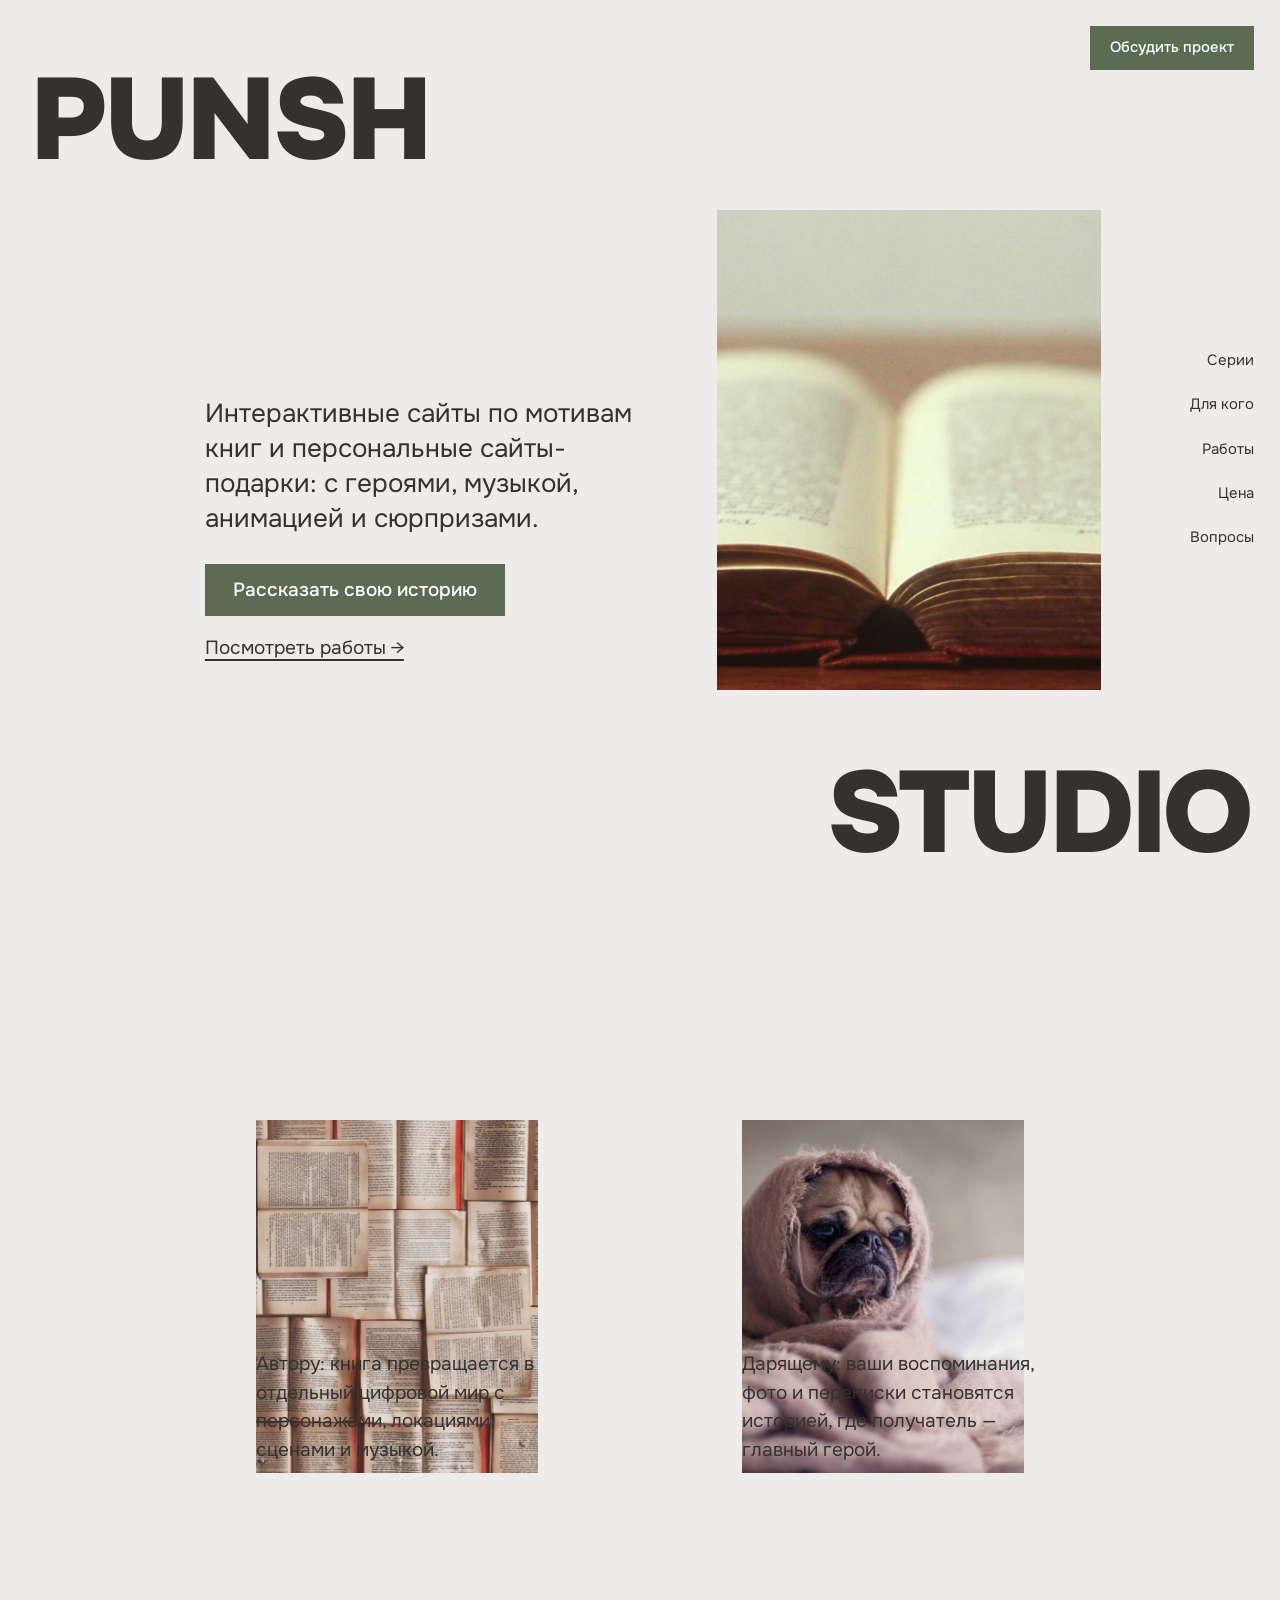
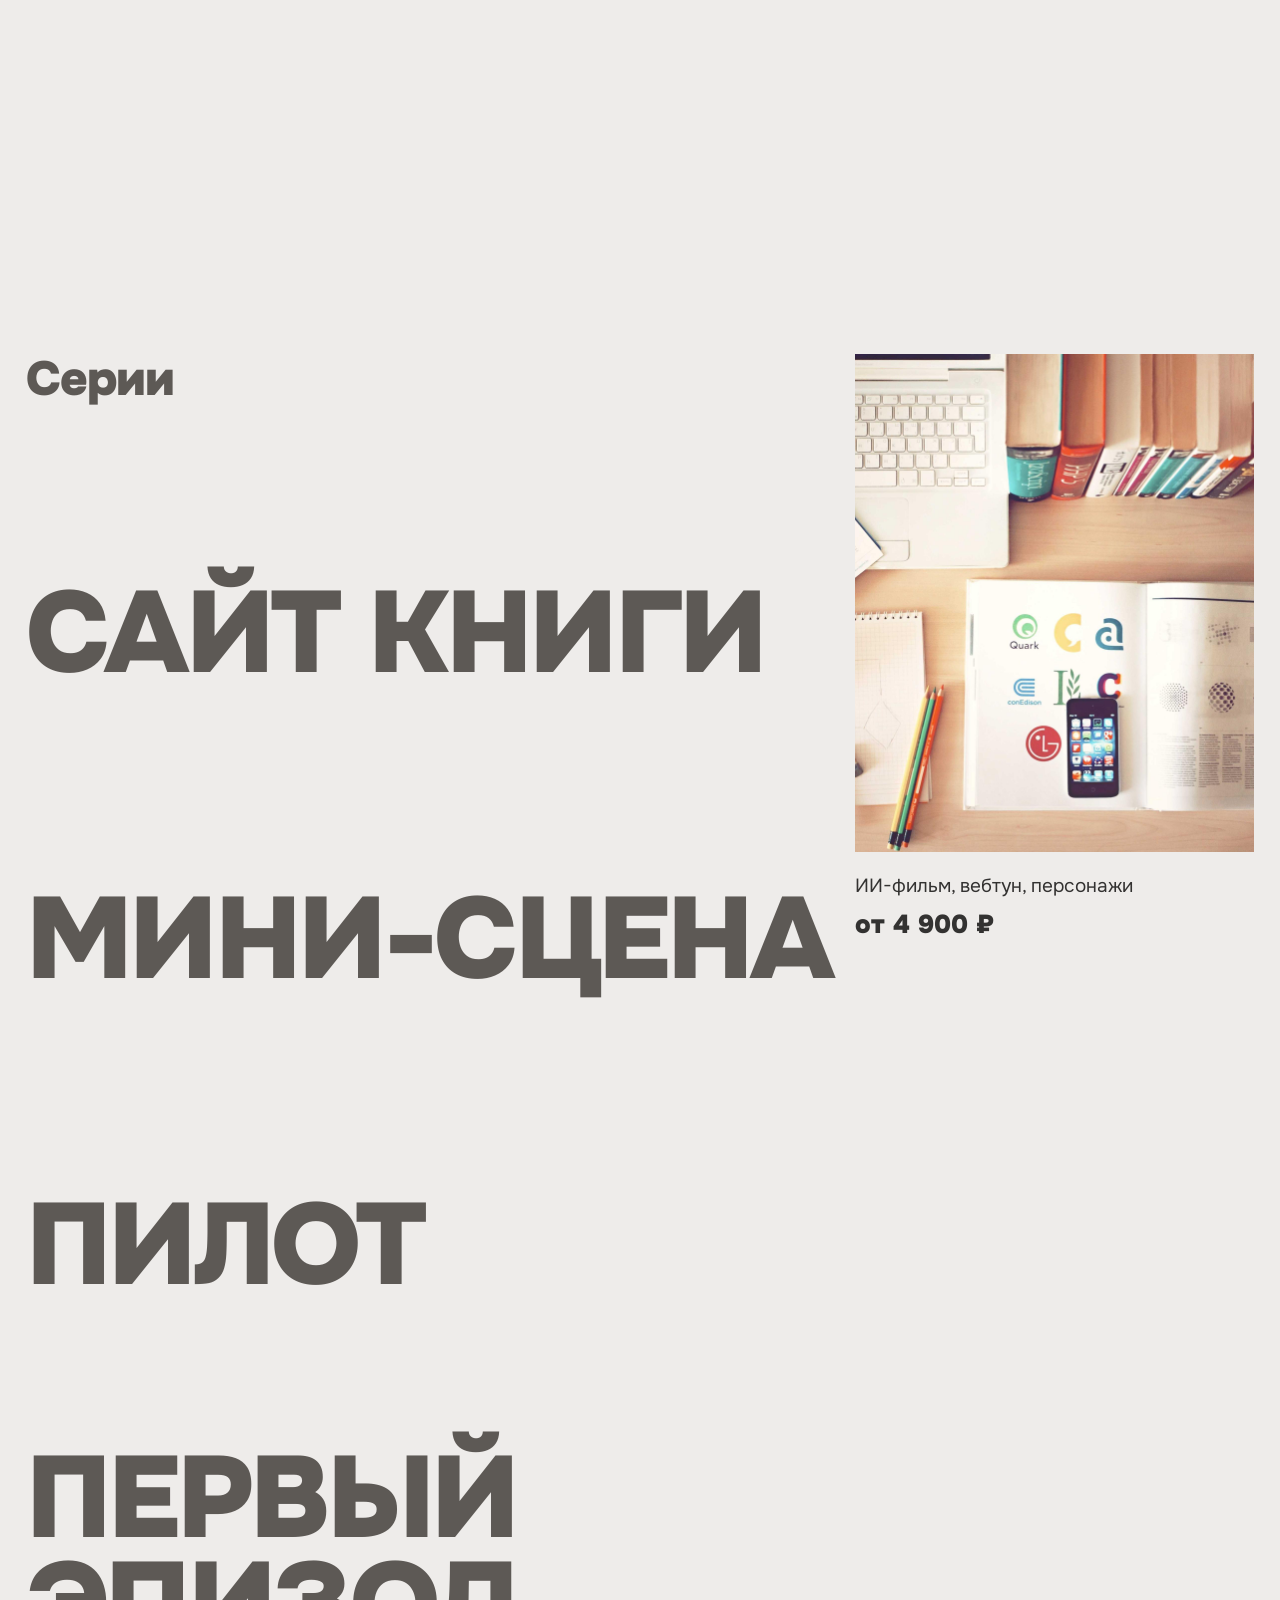
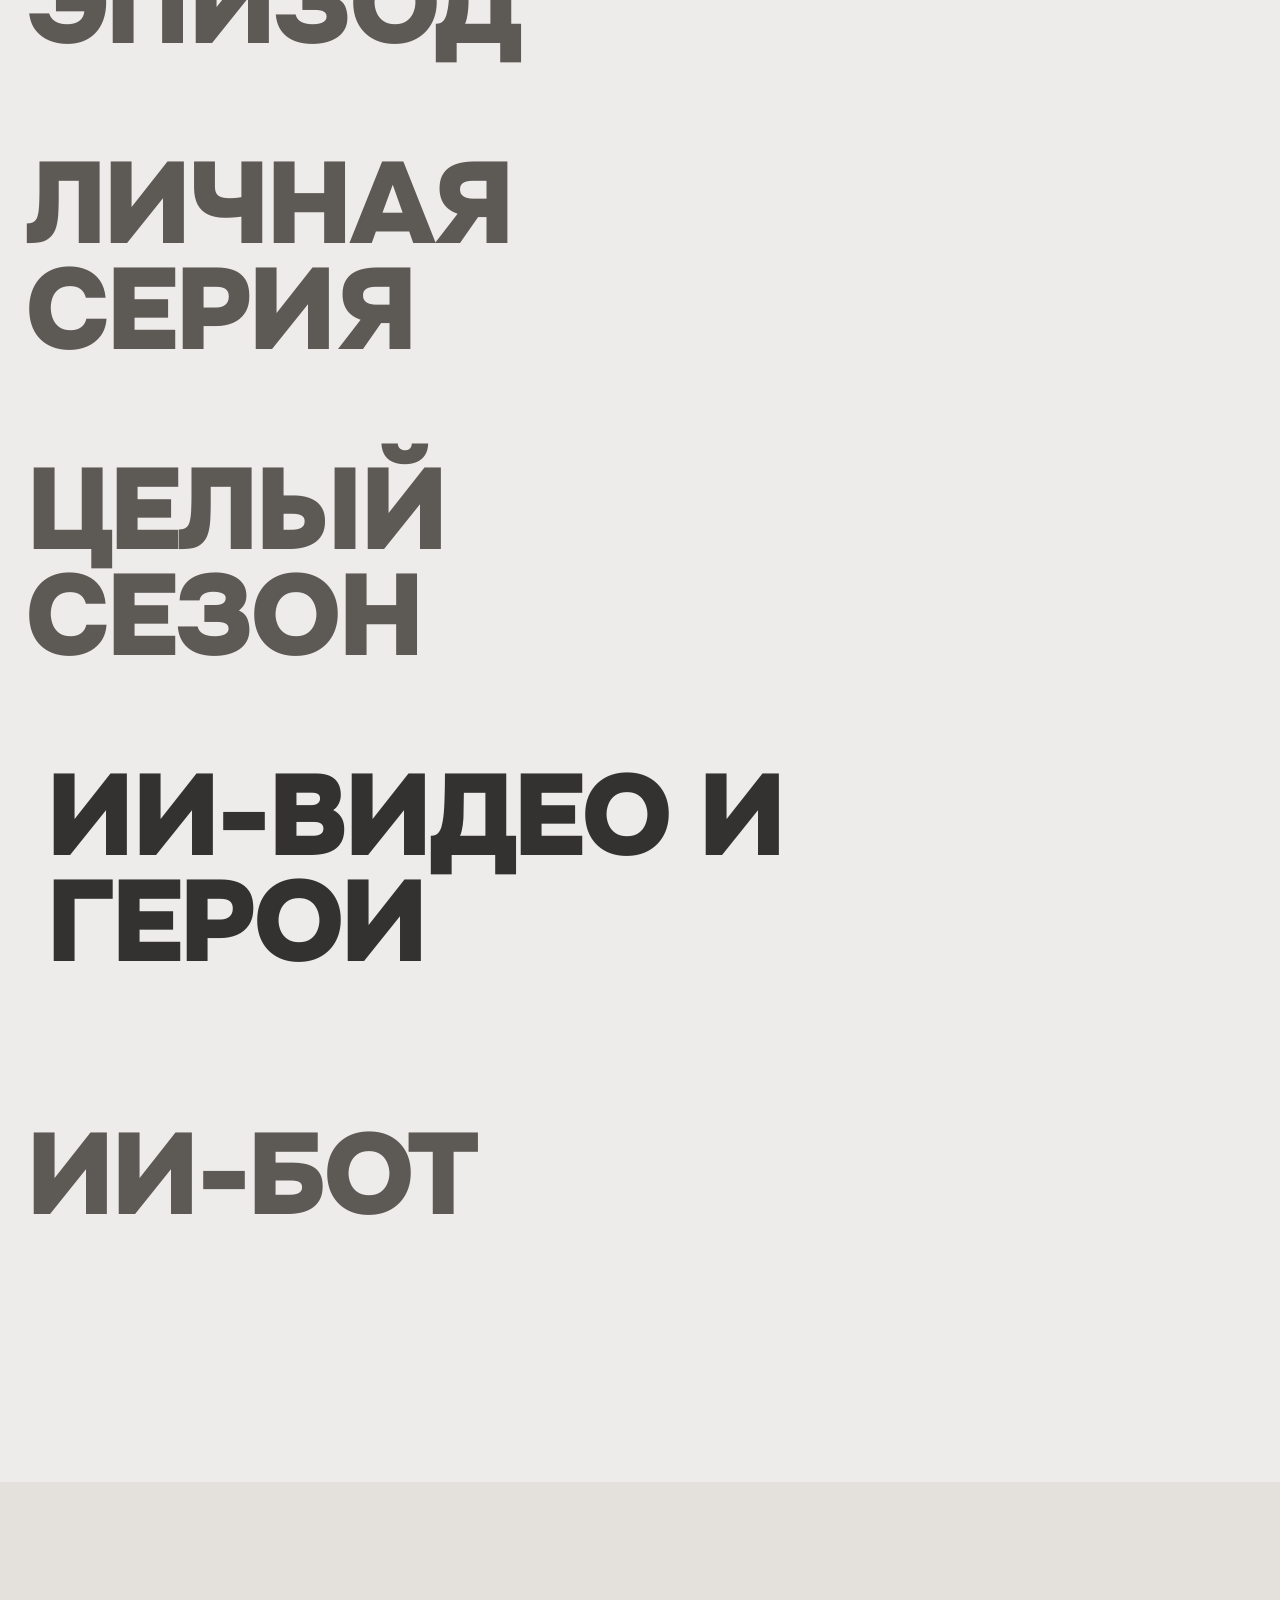
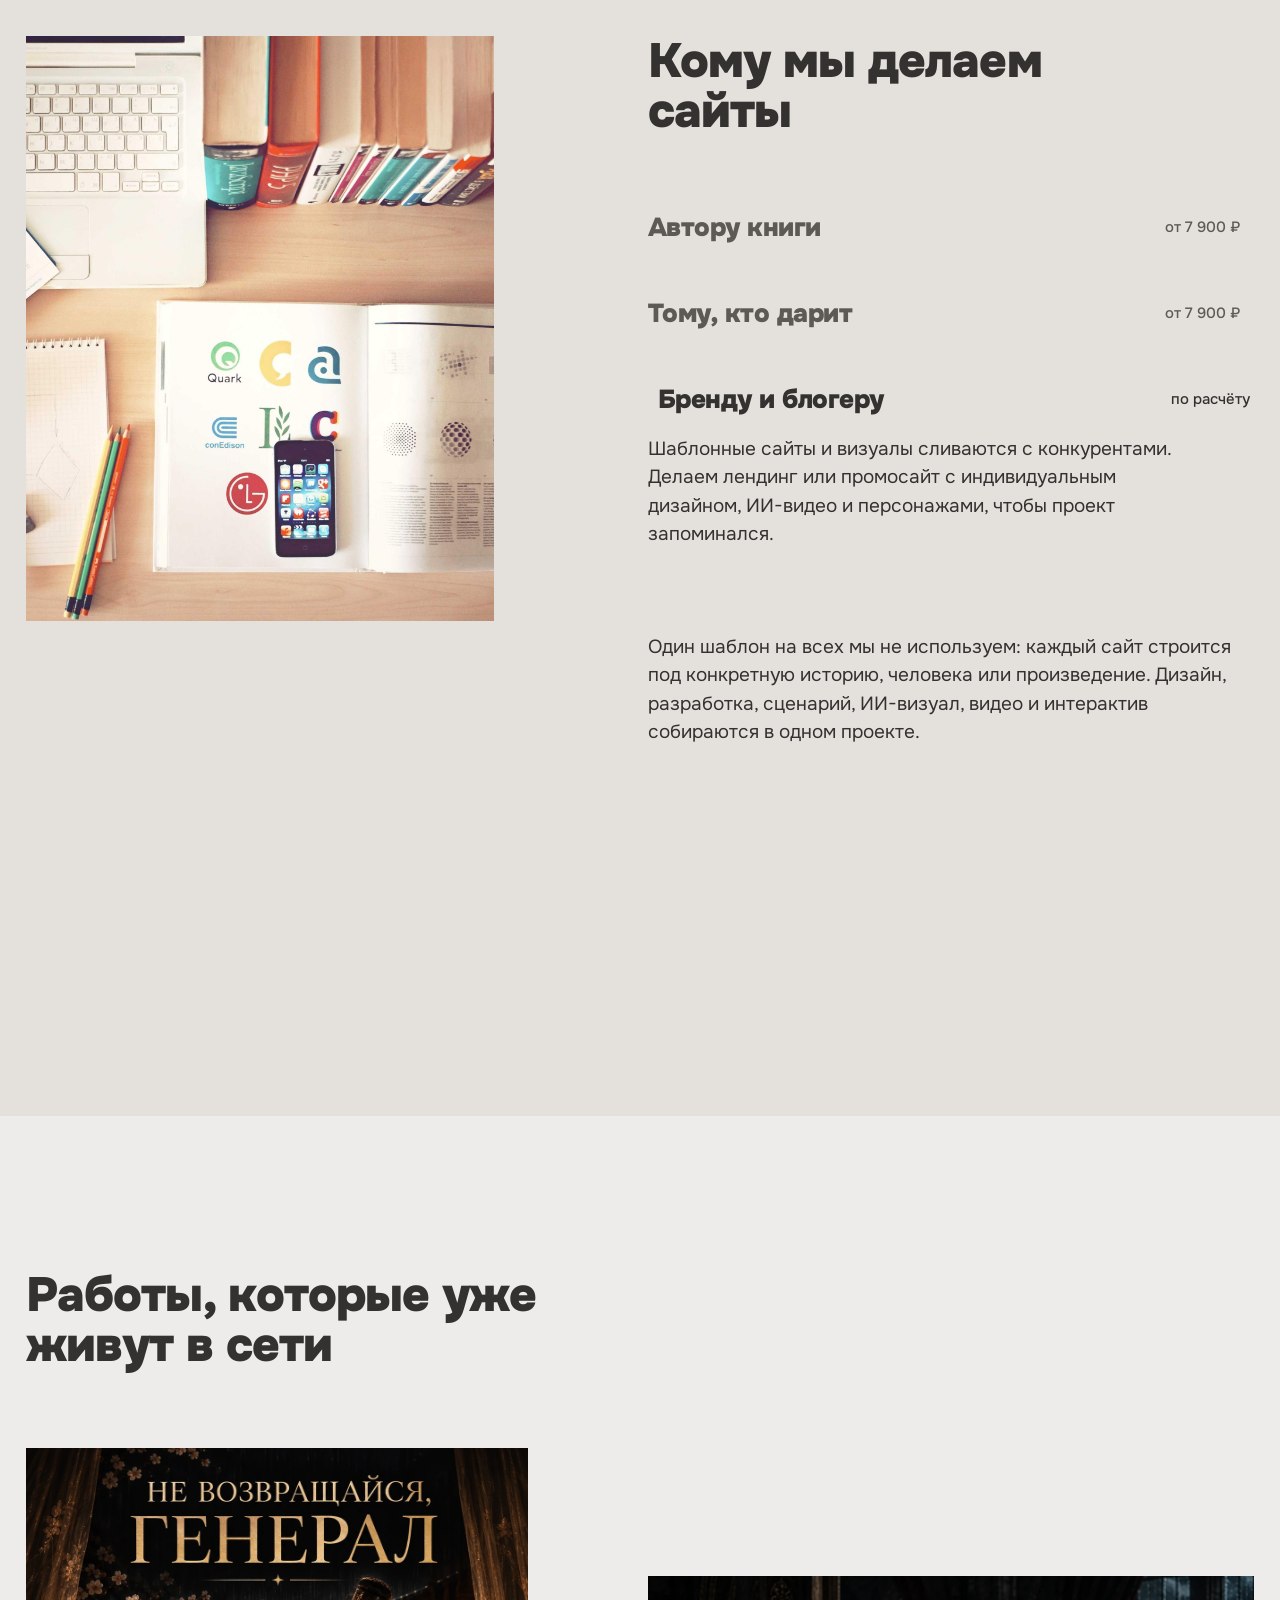
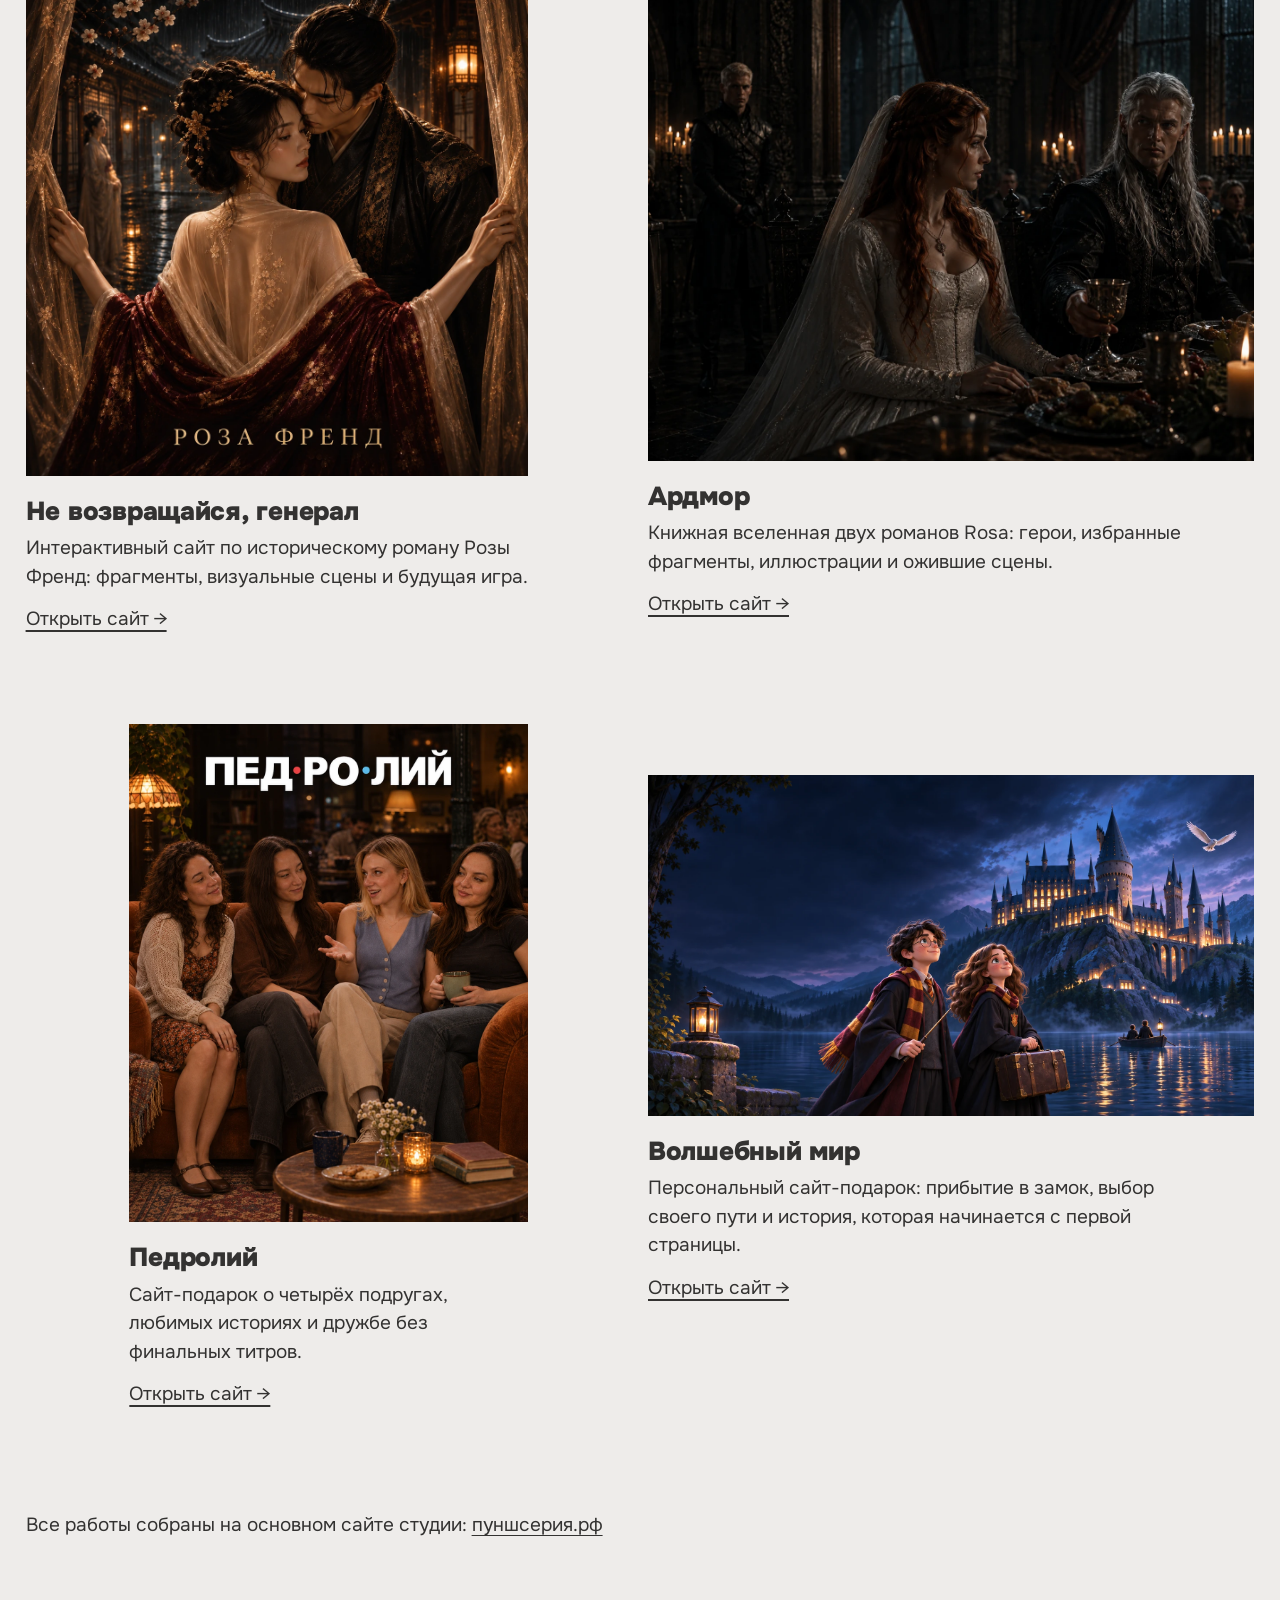
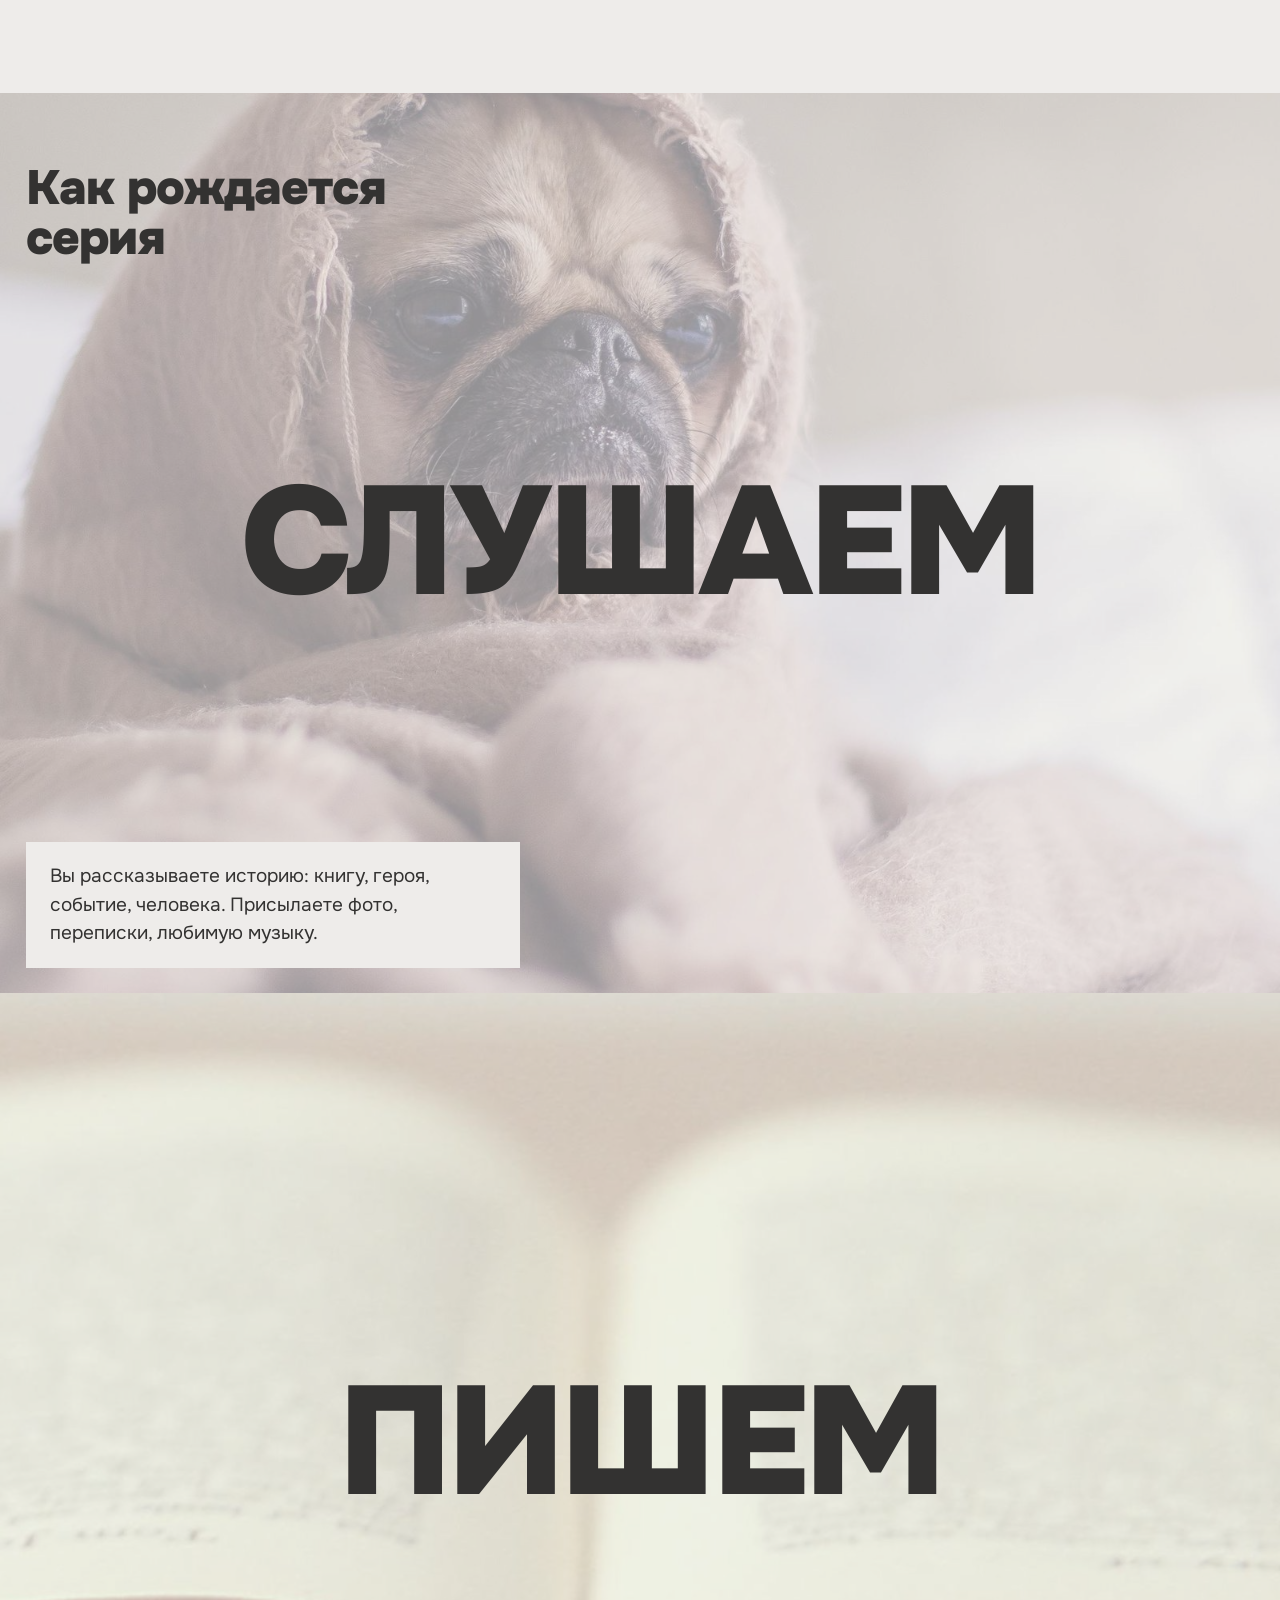
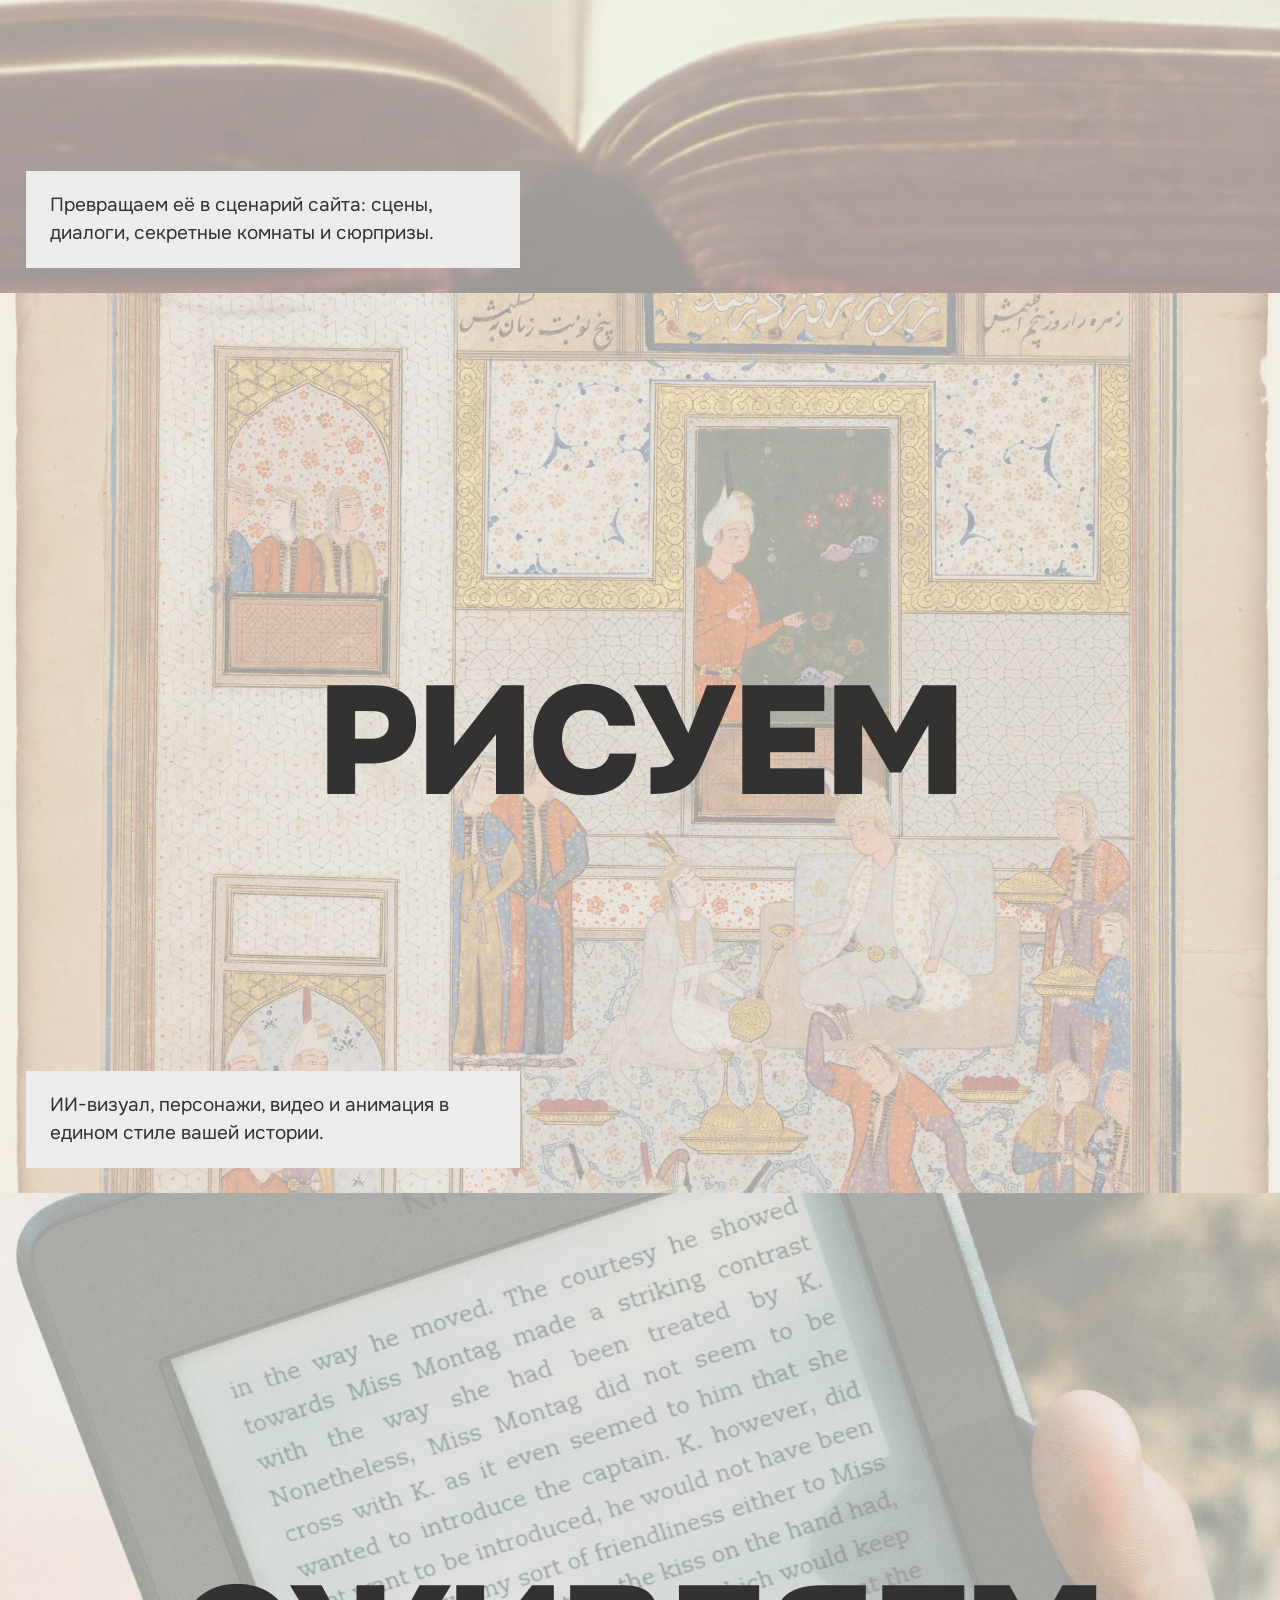
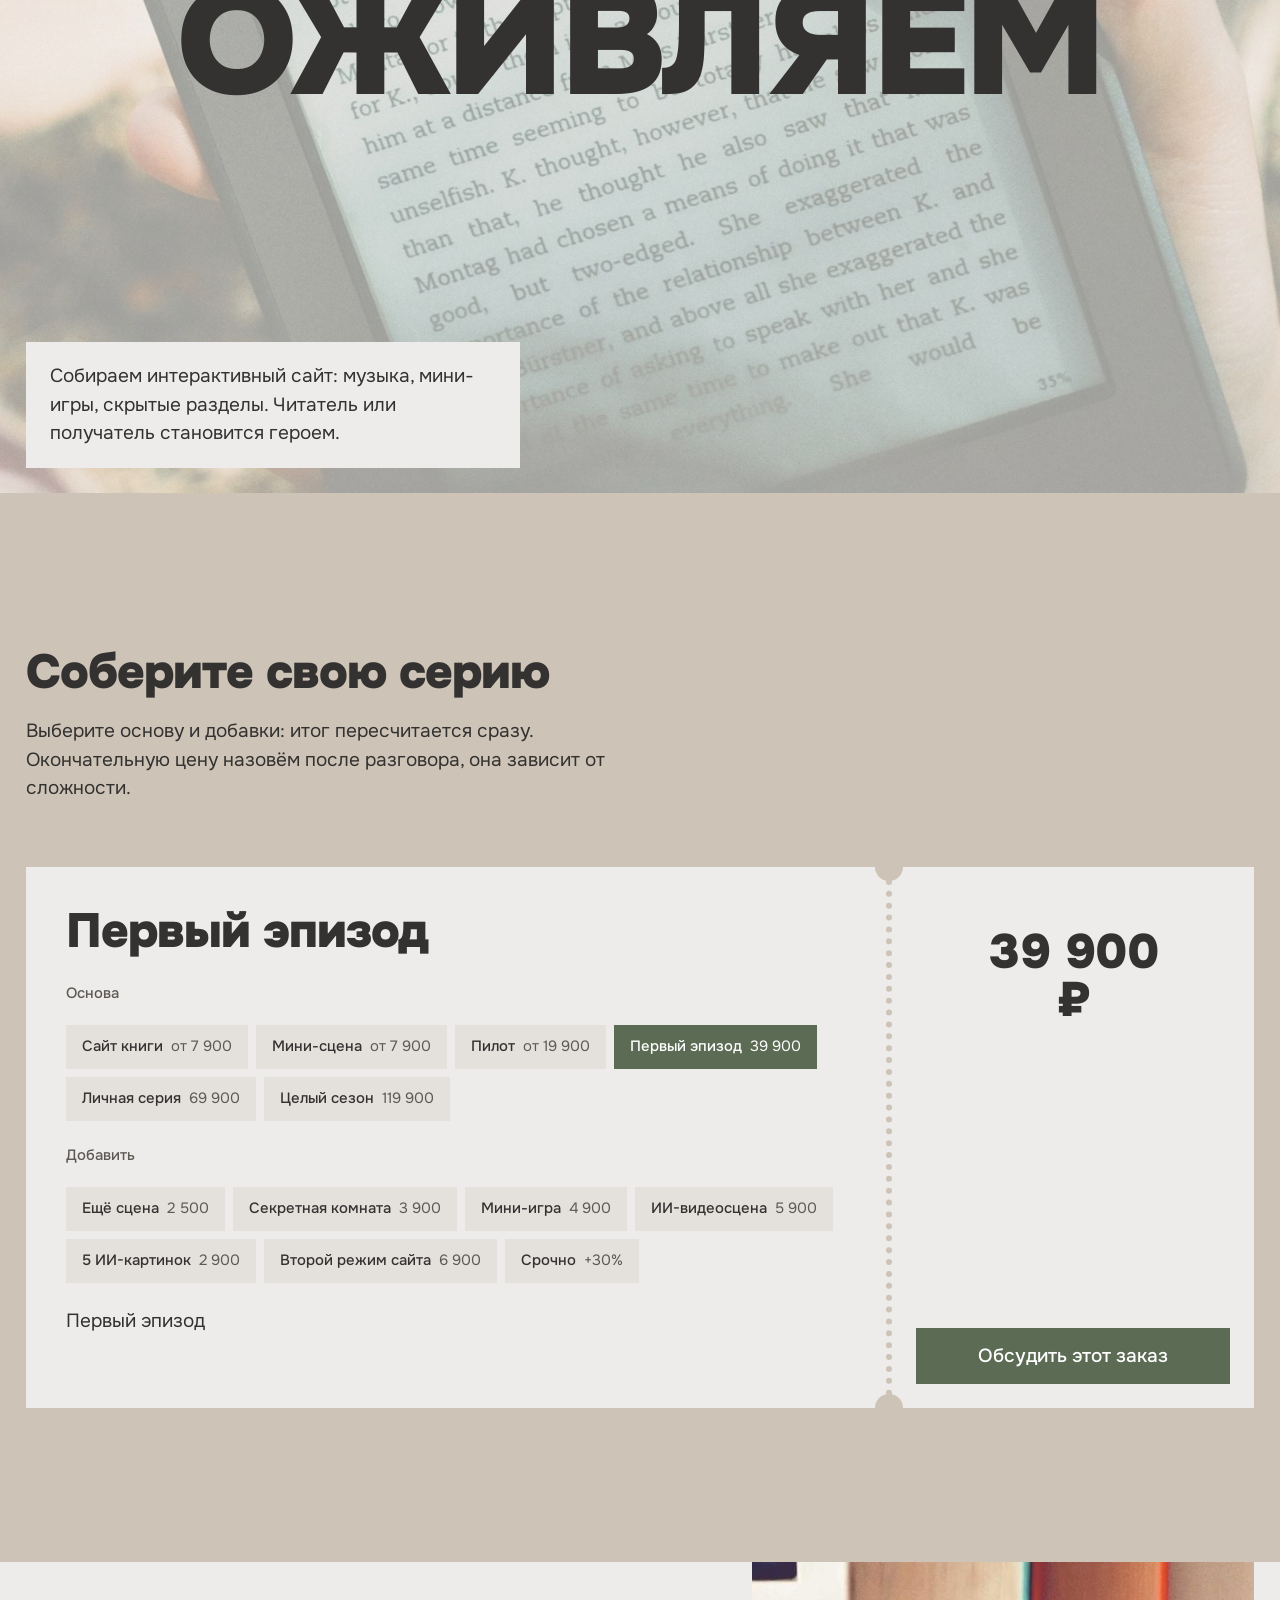
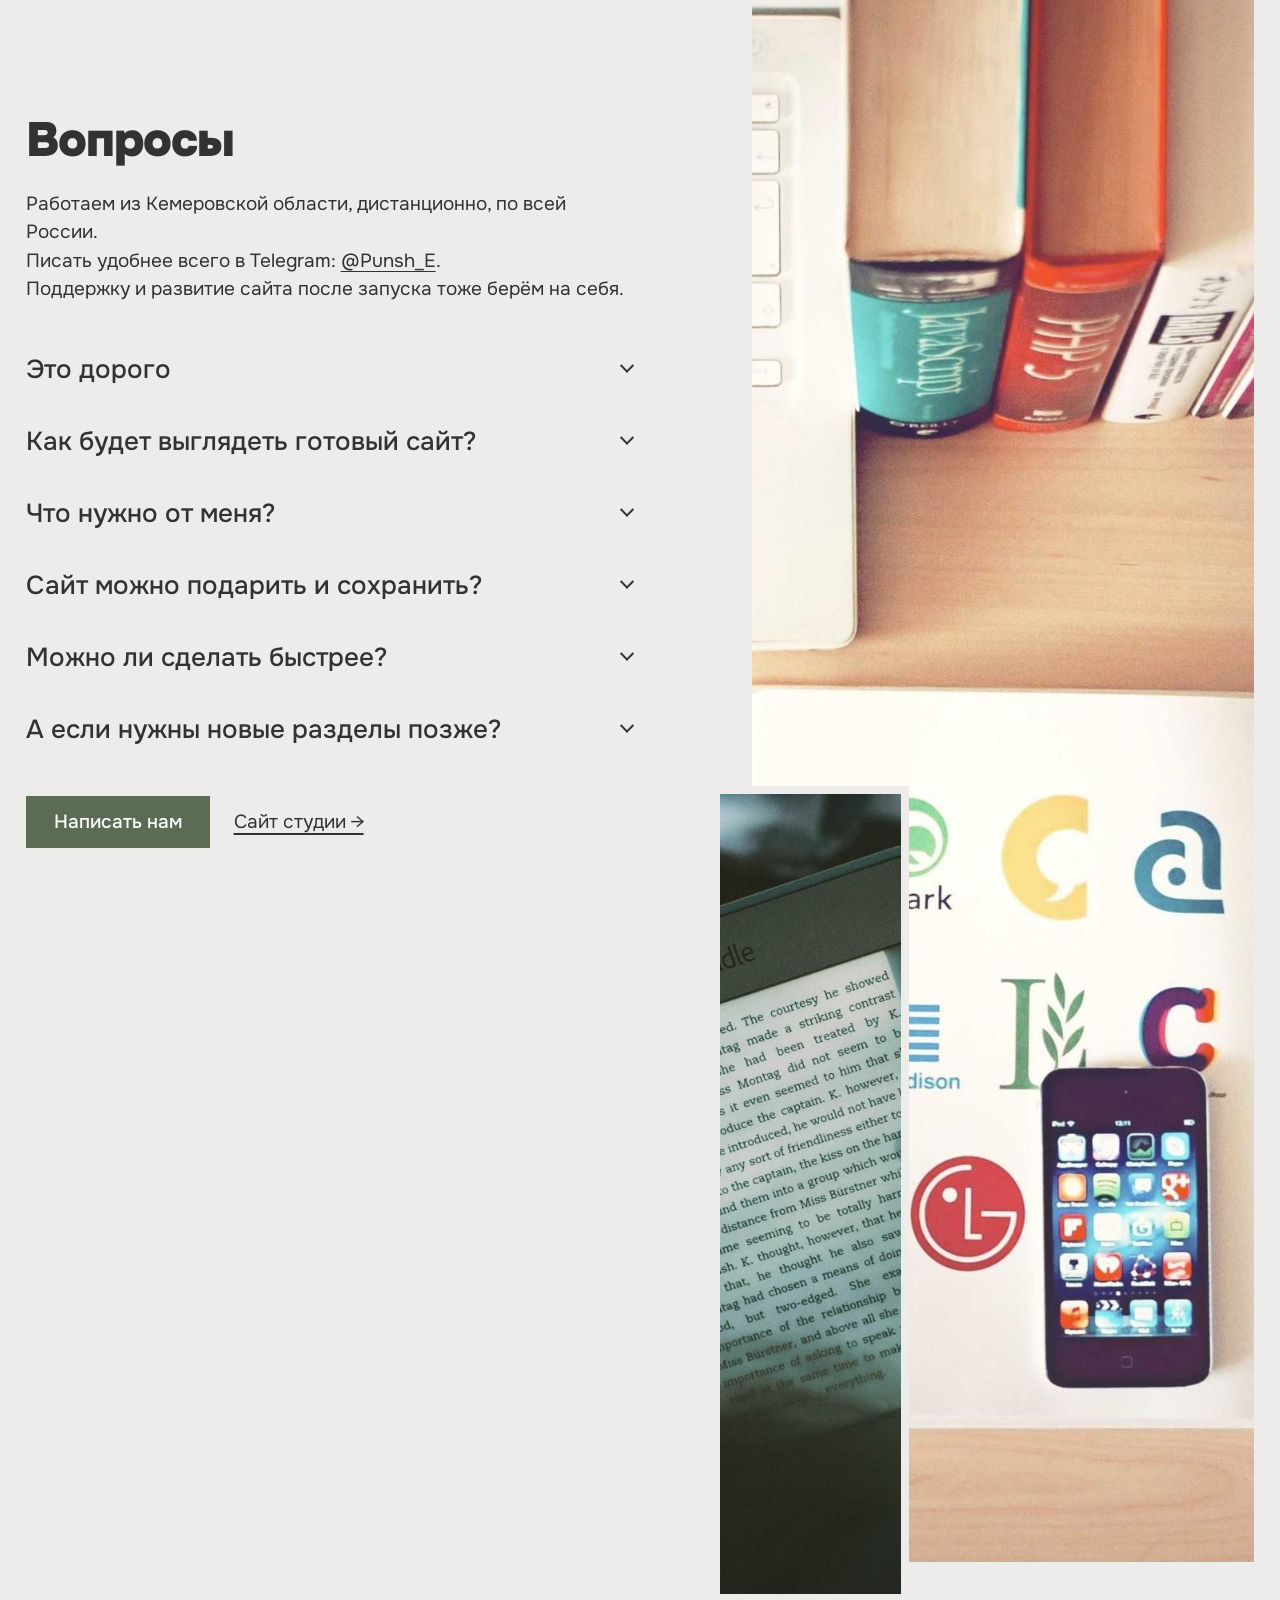
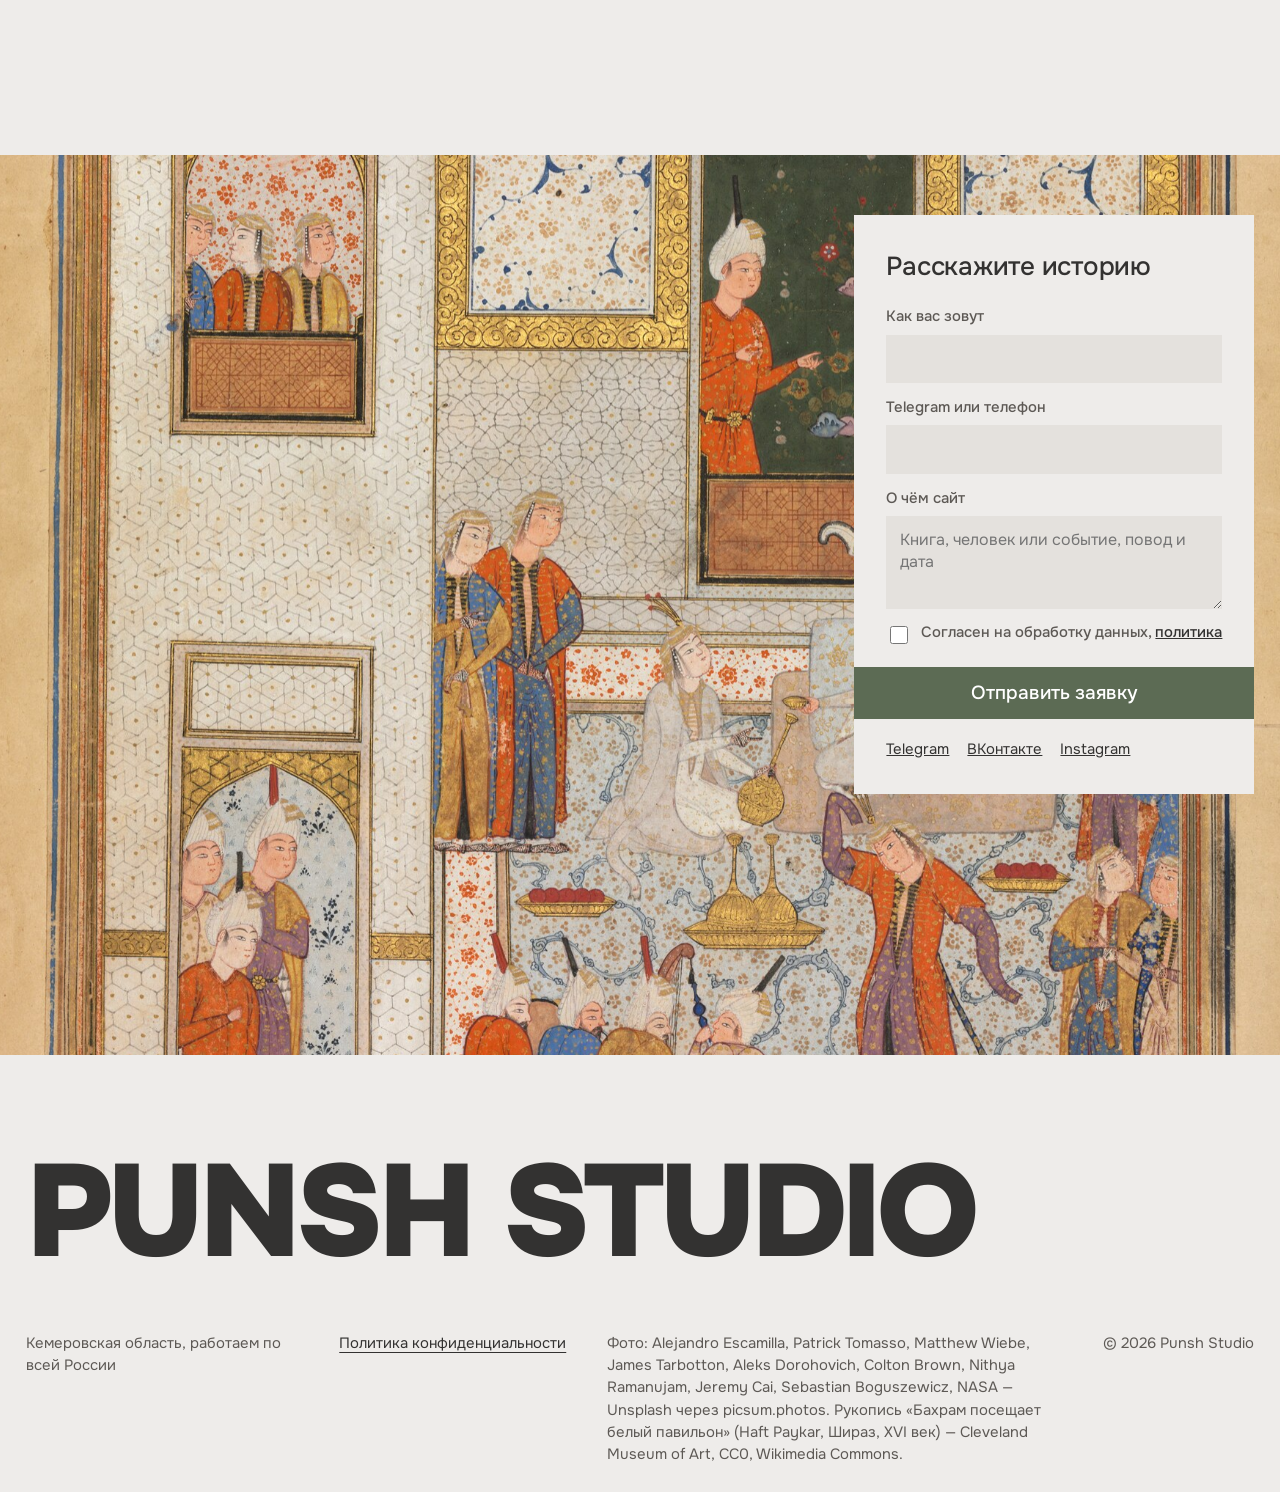
==== commit a9594ddb: "Работы клиента, https-ссылки, реквизиты в политике" ====
--- a/index.html
+++ b/index.html
@@ -32,12 +32,13 @@
     <div class="panel panel--hero">
       <div class="panel__text">
         <p class="lead">Интерактивные сайты по мотивам книг и персональные сайты-подарки: с героями, музыкой, анимацией и сюрпризами.</p>
-        <p class="panel__actions"><a class="btn" href="#contact" data-magnet>Рассказать свою историю</a> <a class="tlink" href="http://general.пуншсерия.рф/" target="_blank" rel="noopener">Посмотреть живой пример &rarr;</a></p>
+        <p class="panel__actions"><a class="btn" href="#contact" data-magnet>Рассказать свою историю</a> <a class="tlink" href="#works">Посмотреть работы &rarr;</a></p>
       </div>
       <figure class="panel__ph panel__ph--a"><img src="img/p24.jpg" width="1600" height="2000" alt="Раскрытая старая книга на деревянном столе, страницы в мягком фокусе" fetchpriority="high"></figure>
       <nav class="panel__links" aria-label="Разделы">
         <a href="#series">Серии</a>
         <a href="#who">Для кого</a>
+        <a href="#works">Работы</a>
         <a href="#price">Цена</a>
         <a href="#faq">Вопросы</a>
       </nav>
@@ -107,6 +108,38 @@
     </ul>
     <p class="who__note">Один шаблон на всех мы не используем: каждый сайт строится под конкретную историю, человека или произведение. Дизайн, разработка, сценарий, ИИ-визуал, видео и интерактив собираются в одном проекте.</p>
   </div>
+</section>
+
+<!-- ============ РАБОТЫ ============ -->
+<section class="works" id="works" aria-labelledby="worksH">
+  <h2 id="worksH" class="head">Работы, которые уже живут в сети</h2>
+  <div class="works__grid">
+    <article class="work work--a">
+      <a class="work__ph" href="https://general.пуншсерия.рф/" target="_blank" rel="noopener" aria-label="Открыть сайт «Не возвращайся, генерал»"><img src="img/work-general.webp" width="1122" height="1402" alt="Обложка романа «Не возвращайся, генерал»: пара за прозрачной шторой под дождём" loading="lazy"></a>
+      <h3 class="work__name">Не возвращайся, генерал</h3>
+      <p>Интерактивный сайт по историческому роману Розы Френд: фрагменты, визуальные сцены и будущая игра.</p>
+      <a class="tlink" href="https://general.пуншсерия.рф/" target="_blank" rel="noopener">Открыть сайт &rarr;</a>
+    </article>
+    <article class="work work--b">
+      <a class="work__ph" href="https://ardmore.пуншсерия.рф/" target="_blank" rel="noopener" aria-label="Открыть сайт «Ардмор»"><img src="img/work-ardmore.webp" width="1402" height="1122" alt="Сцена из вселенной «Ардмор»: невеста с рыжими волосами за пиршественным столом при свечах" loading="lazy"></a>
+      <h3 class="work__name">Ардмор</h3>
+      <p>Книжная вселенная двух романов Rosa: герои, избранные фрагменты, иллюстрации и ожившие сцены.</p>
+      <a class="tlink" href="https://ardmore.пуншсерия.рф/" target="_blank" rel="noopener">Открыть сайт &rarr;</a>
+    </article>
+    <article class="work work--c">
+      <a class="work__ph" href="https://pedroliy.пуншсерия.рф/" target="_blank" rel="noopener" aria-label="Открыть сайт «Педролий»"><img src="img/work-pedroliy.webp" width="1122" height="1402" alt="Постер «Педролий»: четыре подруги на диване в уютном кафе" loading="lazy"></a>
+      <h3 class="work__name">Педролий</h3>
+      <p>Сайт-подарок о четырёх подругах, любимых историях и дружбе без финальных титров.</p>
+      <a class="tlink" href="https://pedroliy.пуншсерия.рф/" target="_blank" rel="noopener">Открыть сайт &rarr;</a>
+    </article>
+    <article class="work work--d">
+      <a class="work__ph" href="https://волшебныймирлс.пуншсерия.рф/" target="_blank" rel="noopener" aria-label="Открыть сайт «Волшебный мир»"><img src="img/work-magic.webp" width="1672" height="941" alt="Двое юных героев смотрят на сказочный замок над ночным озером" loading="lazy"></a>
+      <h3 class="work__name">Волшебный мир</h3>
+      <p>Персональный сайт-подарок: прибытие в замок, выбор своего пути и история, которая начинается с первой страницы.</p>
+      <a class="tlink" href="https://волшебныймирлс.пуншсерия.рф/" target="_blank" rel="noopener">Открыть сайт &rarr;</a>
+    </article>
+  </div>
+  <p class="works__more">Все работы собраны на основном сайте студии: <a href="https://пуншсерия.рф/" target="_blank" rel="noopener">пуншсерия.рф</a></p>
 </section>
 
 <!-- ============ КАК: один глагол за раз ============ -->
@@ -182,7 +215,7 @@
       </details>
       <details>
         <summary>Как будет выглядеть готовый сайт?</summary>
-        <p>Посмотрите живой пример на <a href="http://general.пуншсерия.рф/" target="_blank" rel="noopener">general.пуншсерия.рф</a>. Перед сборкой мы обсуждаем сценарий и стиль, так что результат не будет сюрпризом, если вы не заказывали сюрприз.</p>
+        <p>Посмотрите живые работы в разделе <a href="#works">«Работы»</a>, например <a href="https://general.пуншсерия.рф/" target="_blank" rel="noopener">«Не возвращайся, генерал»</a>. Перед сборкой мы обсуждаем сценарий и стиль, так что результат не будет сюрпризом, если вы не заказывали сюрприз.</p>
       </details>
       <details>
         <summary>Что нужно от меня?</summary>
--- a/styles.css
+++ b/styles.css
@@ -145,6 +145,25 @@
 .who__list li > p { display: block; max-height: 0; opacity: 0; transition: max-height .7s var(--ease), opacity .5s var(--ease), margin .5s var(--ease); }
 .who__list li.is-active > p { max-height: 260px; opacity: 1; margin: 6px 0 14px; }
 .who__note { margin-top: 56px; max-width: 46ch; }
+
+/* ---------- WORKS ---------- */
+.works { padding: var(--sec) var(--m); background: var(--bg); }
+.works .head { max-width: 18ch; margin-bottom: clamp(40px, 6vw, 88px); }
+.works__grid { display: grid; grid-template-columns: repeat(12, 1fr); gap: clamp(56px, 7vw, 112px) var(--gap); align-items: start; }
+.work--a { grid-column: 1 / 6; }
+.work--b { grid-column: 7 / 13; margin-top: 10vw; }
+.work--c { grid-column: 2 / 6; }
+.work--d { grid-column: 7 / 13; margin-top: 4vw; }
+.work__ph { display: block; overflow: hidden; background: var(--surface); }
+.work--a .work__ph, .work--c .work__ph { aspect-ratio: 4 / 5; }
+.work--b .work__ph { aspect-ratio: 5 / 4; }
+.work--d .work__ph { aspect-ratio: 16 / 9; }
+.work__ph img { width: 100%; height: 100%; object-fit: cover; transition: transform 1.2s var(--ease); }
+.work__ph:hover img, .work__ph:focus-visible img { transform: scale(1.05); }
+.work__name { font-size: var(--step-lead); line-height: 1.1; letter-spacing: -0.01em; margin: 22px 0 8px; }
+.work p { max-width: 42ch; margin-bottom: 14px; }
+.works__more { margin-top: clamp(64px, 8vw, 120px); }
+.works__more a { text-underline-offset: 4px; }
 
 /* ---------- HOW ---------- */
 .how { --vs: var(--d2); }
@@ -268,6 +287,8 @@
   .who__ph { position: sticky; top: 0; z-index: 3; width: calc(100% + var(--m) * 2); margin: 0 calc(var(--m) * -1); aspect-ratio: auto; height: 36svh; }
   .who__body { padding-top: 32px; padding-bottom: 12vh; }
   .how__cap { right: var(--m); max-width: none; }
+  .works__grid { display: block; }
+  .work, .work--b, .work--d { margin-top: 0; margin-bottom: 56px; }
   .price { padding-inline: var(--m); }
   .ticket { grid-template-columns: 1fr; width: 100%; }
   .ticket__main { padding: 24px 20px; }
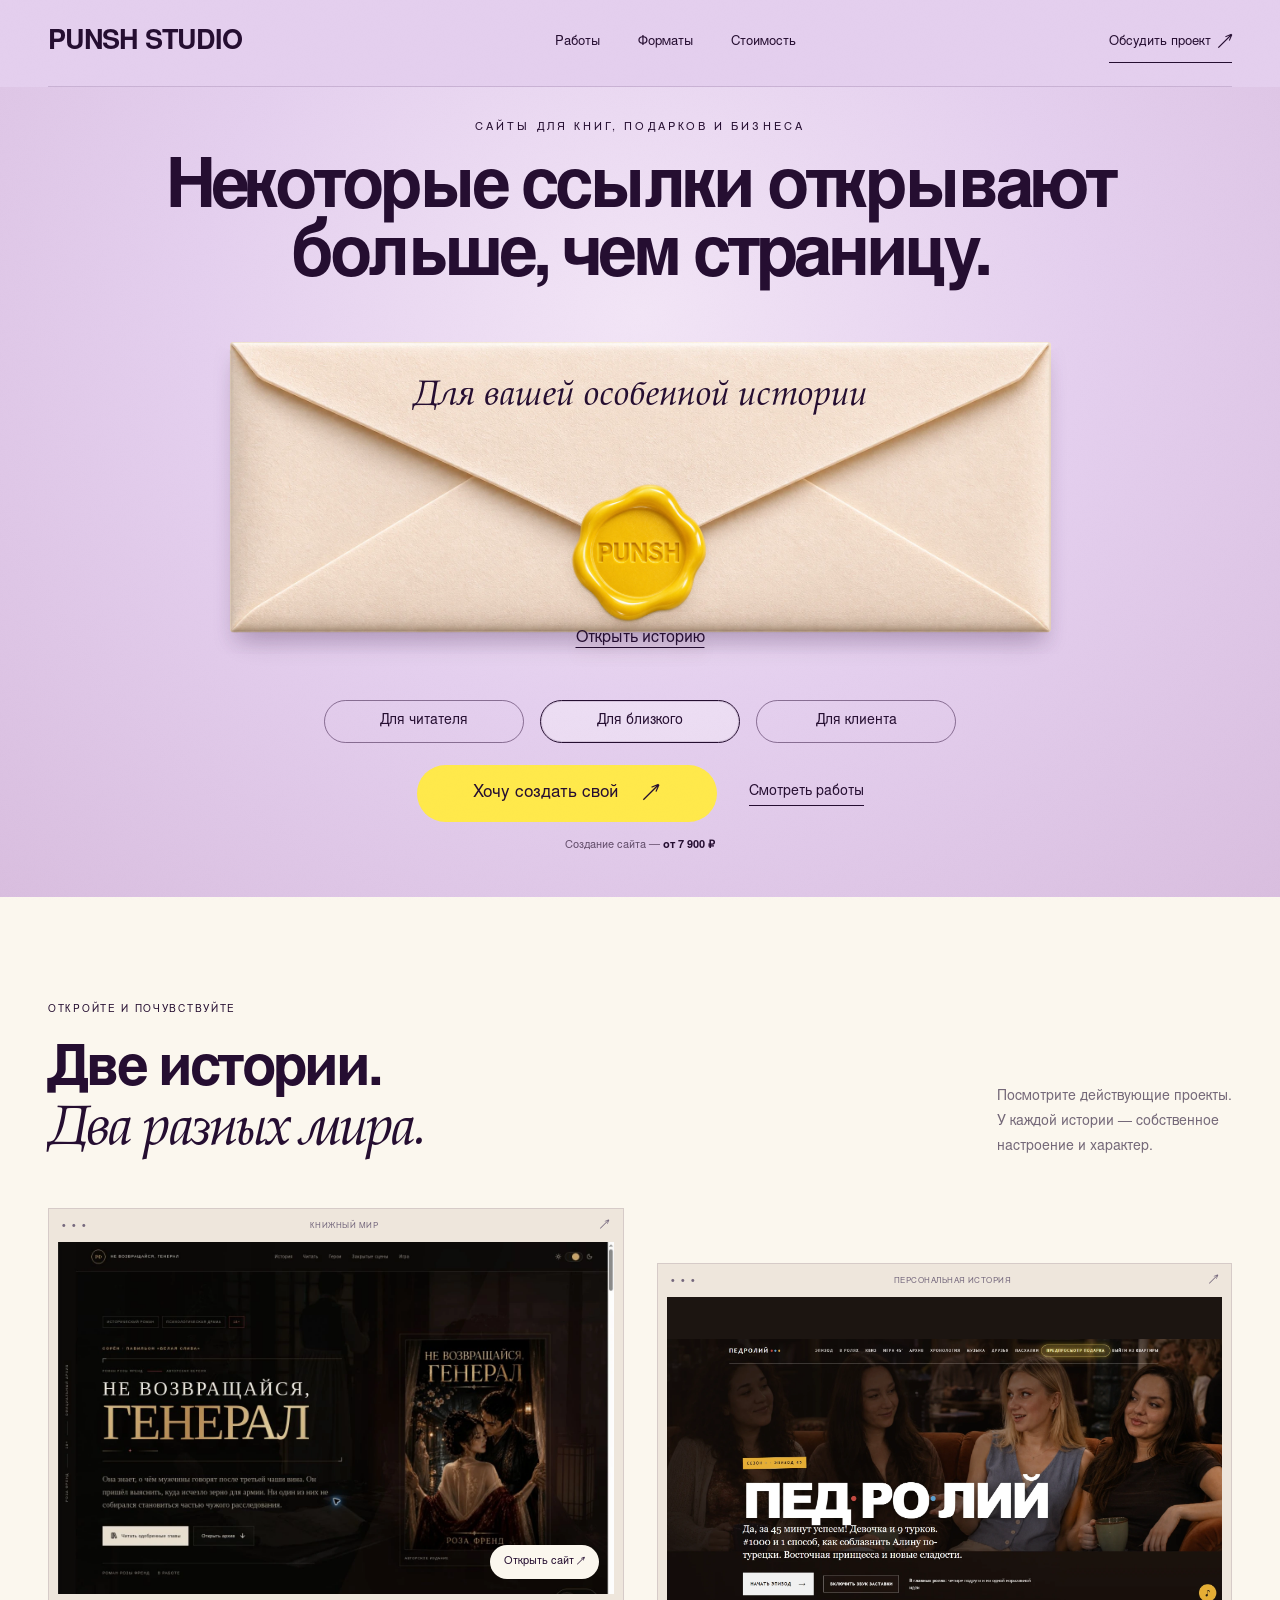
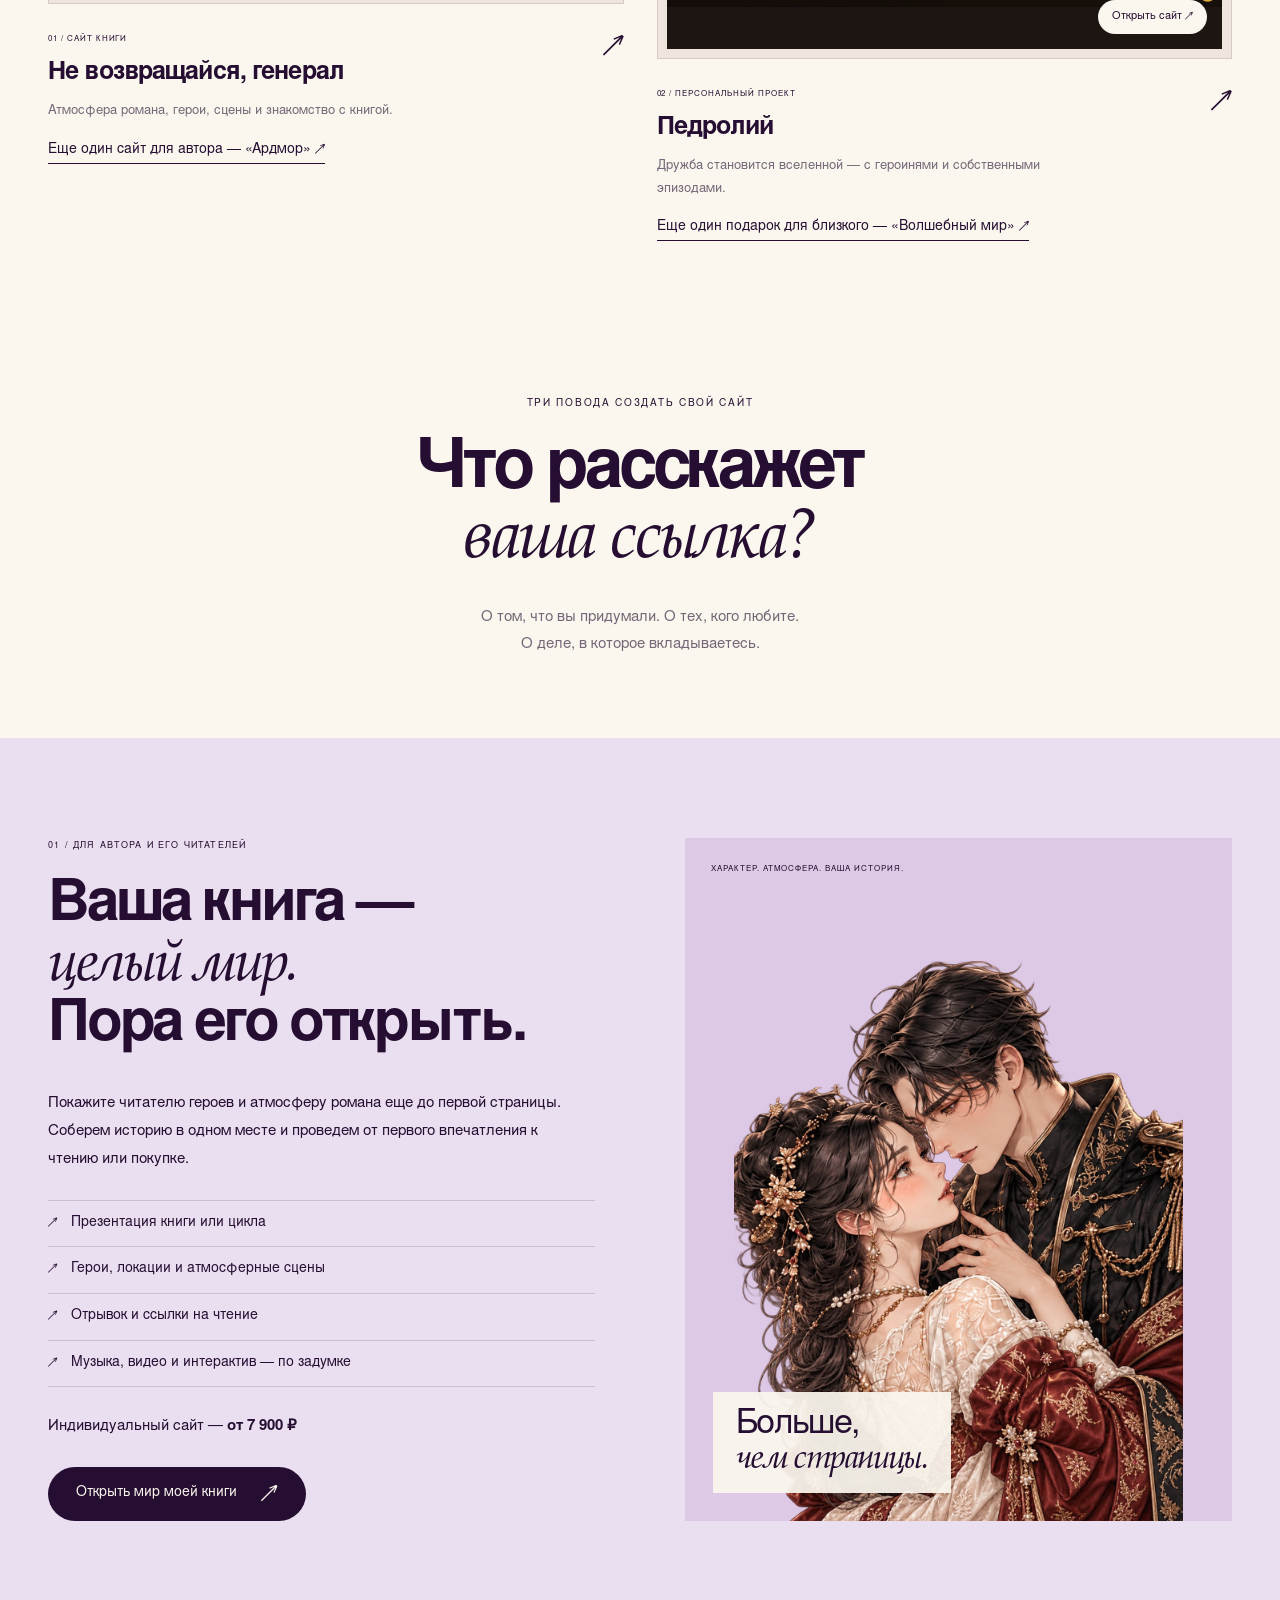
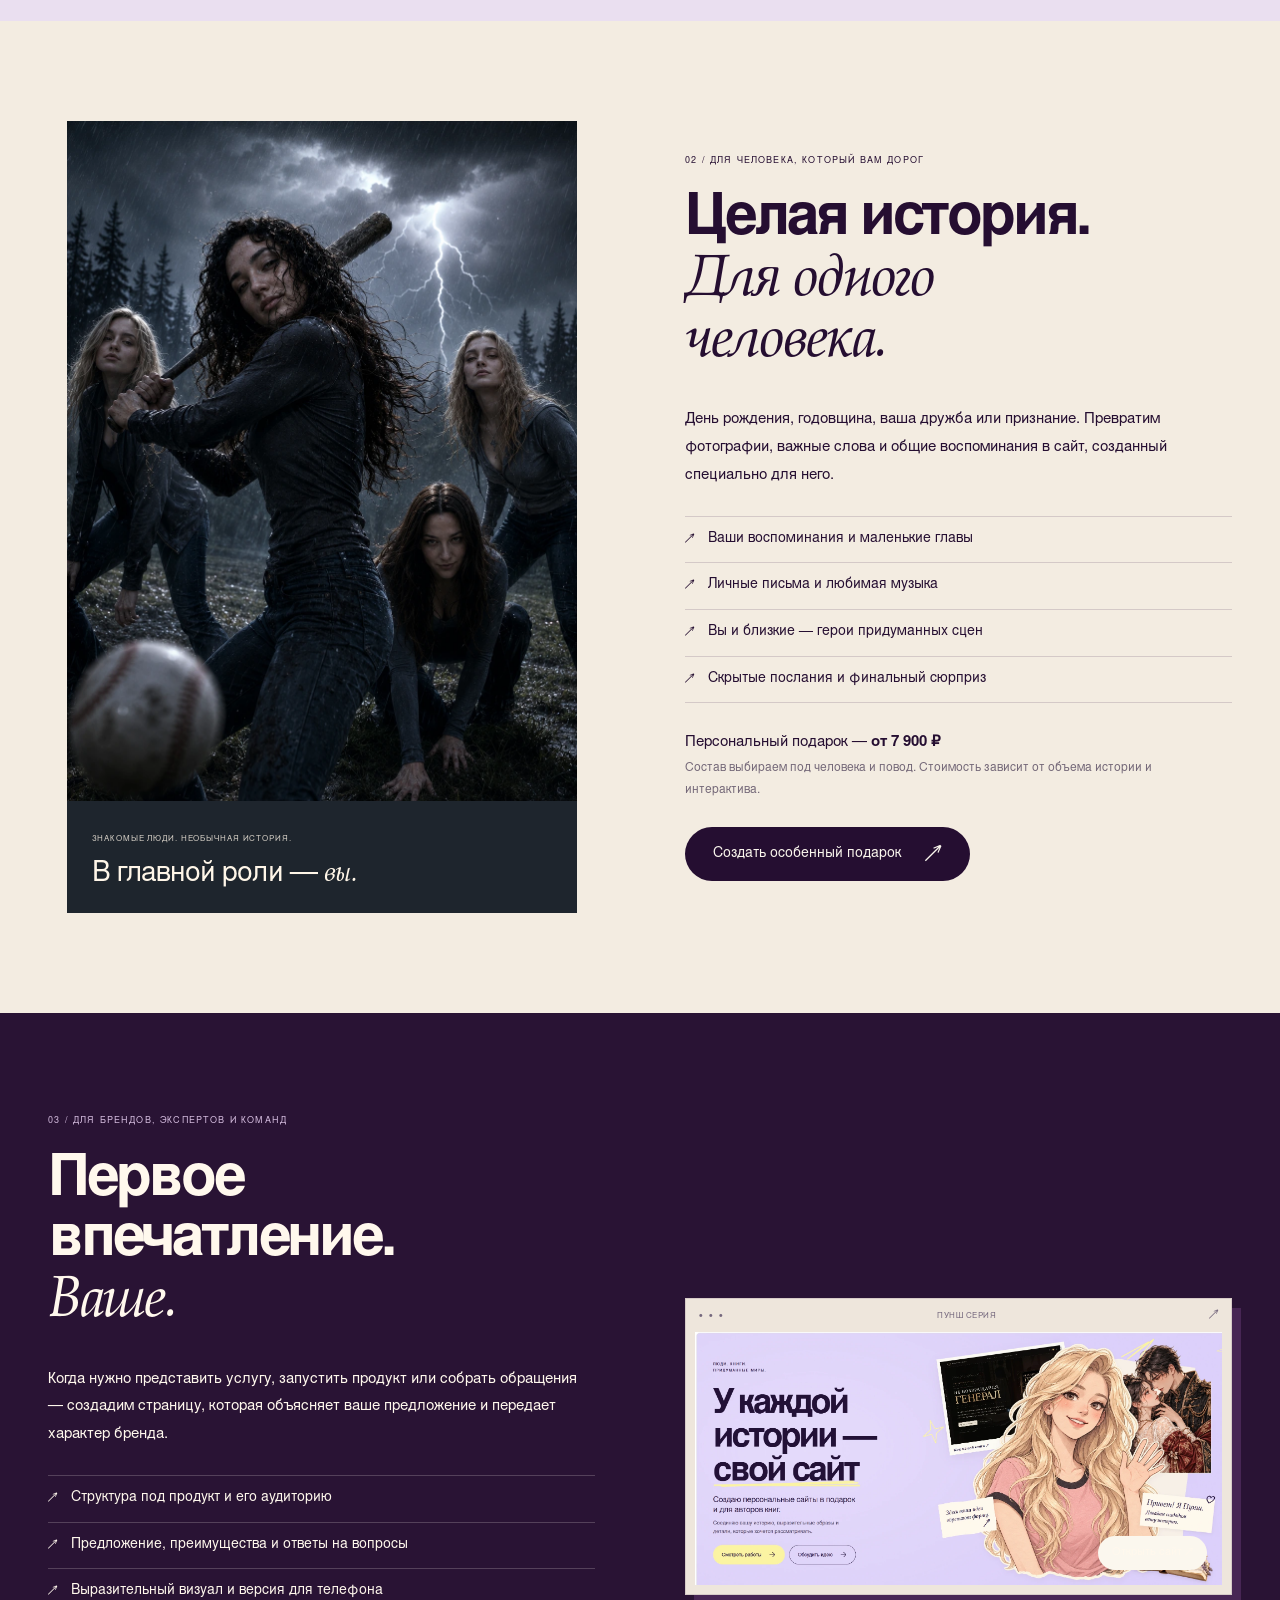
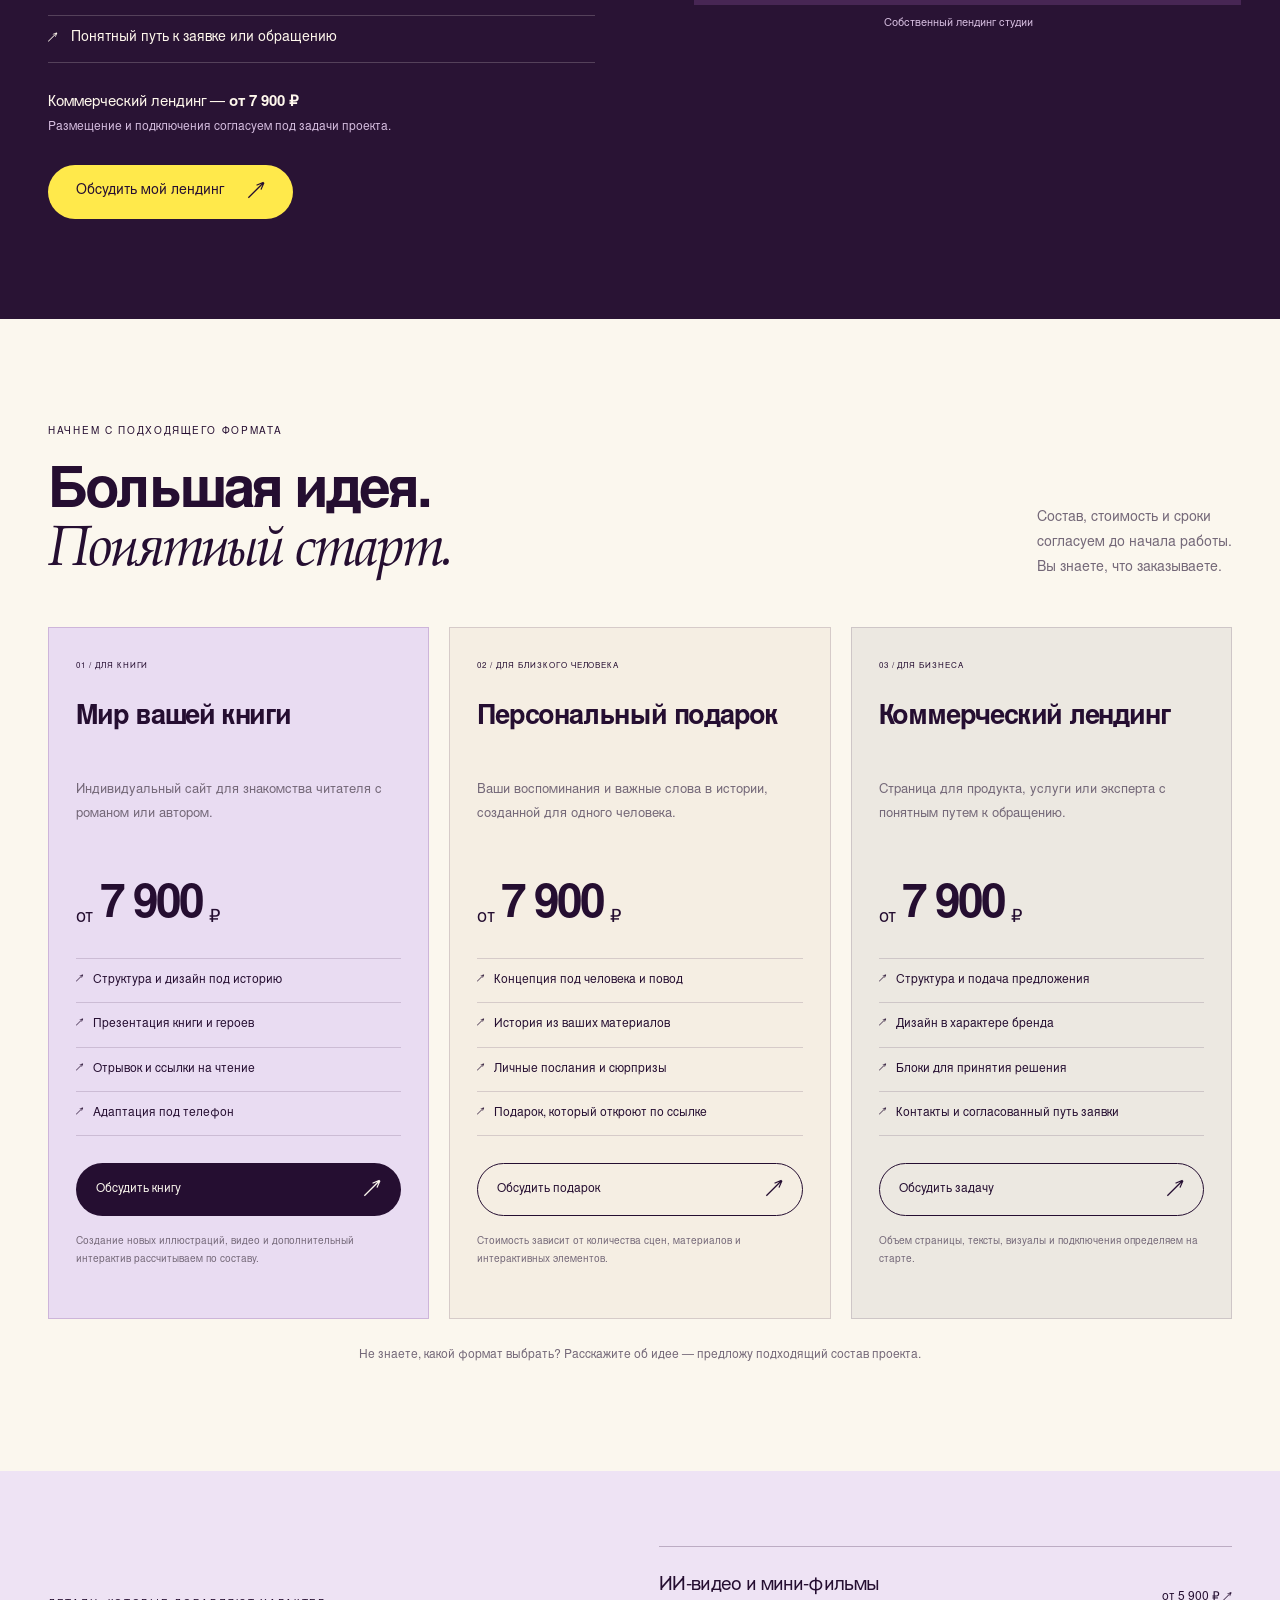
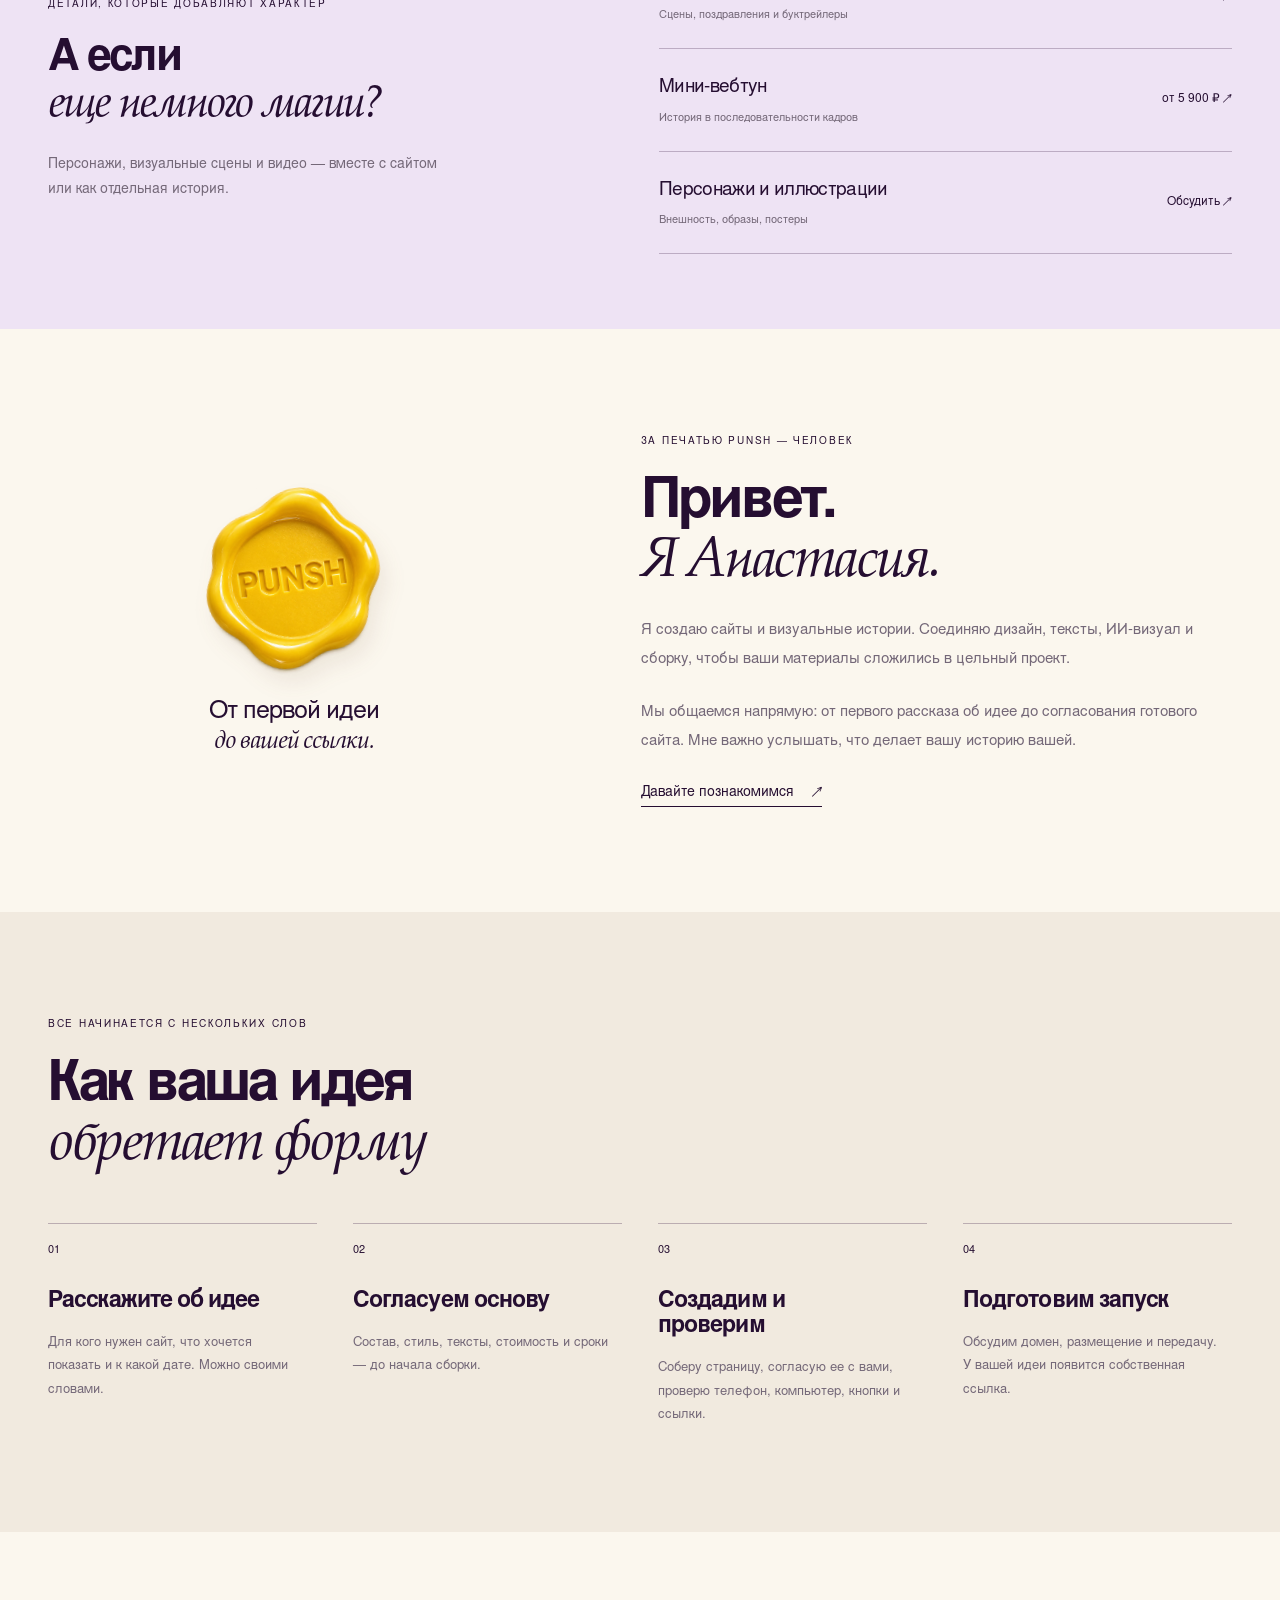
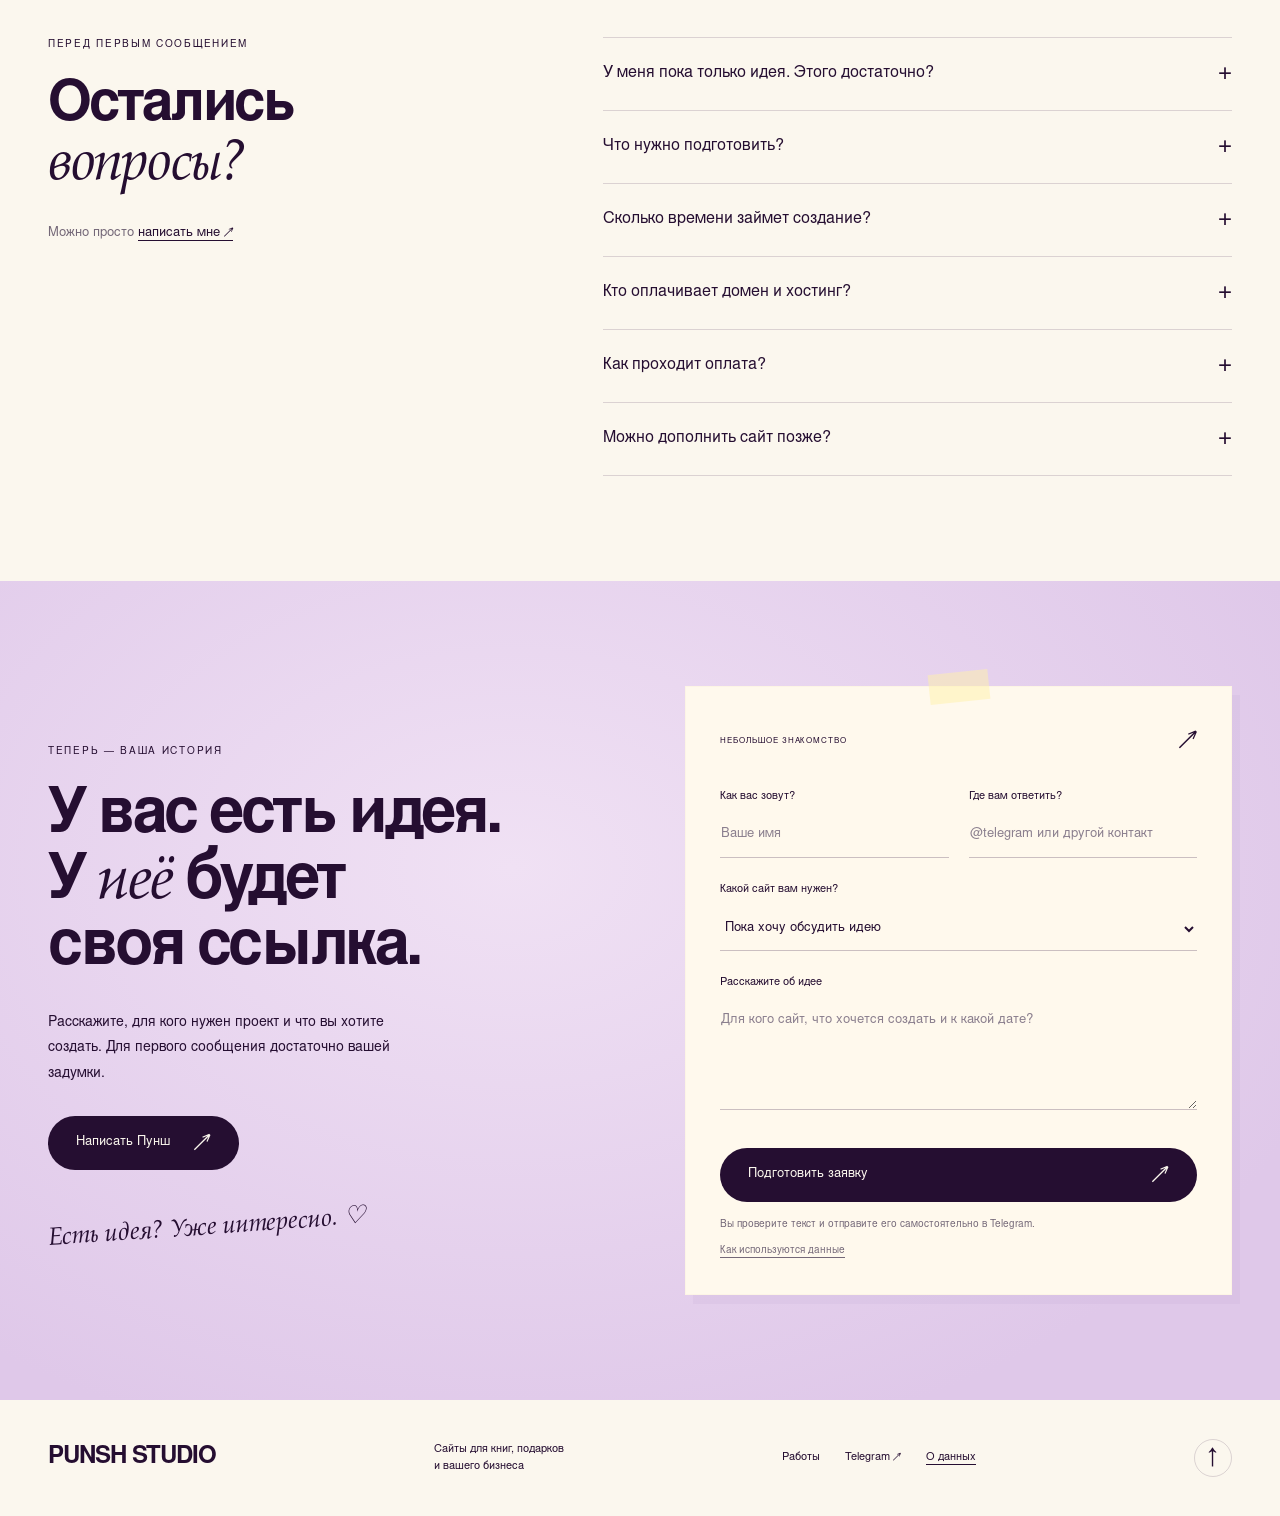
==== commit e8e27261: "Заменили лендинг на готовый сайт клиента (по её просьбе)" ====
--- a/index.html
+++ b/index.html
@@ -1,278 +1,88 @@
 <!doctype html>
 <html lang="ru">
 <head>
-<meta charset="utf-8">
-<meta name="viewport" content="width=device-width, initial-scale=1">
-<title>Punsh Studio — интерактивные сайты для книг и подарков</title>
-<meta name="description" content="Индивидуальные интерактивные сайты по мотивам книг и персональные сайты-подарки: персонажи, анимация, музыка, мини-игры. Работаем дистанционно по всей России.">
-<meta name="theme-color" content="#eeecea">
-<meta property="og:title" content="Punsh Studio — интерактивные сайты для книг и подарков">
-<meta property="og:description" content="Не шаблон на всех, а сайт под одну историю: книгу, человека, событие.">
-<meta property="og:type" content="website">
-<link rel="preconnect" href="https://fonts.googleapis.com">
-<link rel="preconnect" href="https://fonts.gstatic.com" crossorigin>
-<link href="https://fonts.googleapis.com/css2?family=Onest:wght@400;500;900&display=swap" rel="stylesheet">
-<link rel="stylesheet" href="styles.css">
-<script>document.documentElement.classList.add('js')</script>
+<meta charset="utf-8"><meta name="viewport" content="width=device-width,initial-scale=1">
+<title>PUNSH STUDIO — особенная история по вашей ссылке</title>
+<meta name="description" content="Сайты для книг, персональные сайты-подарки и коммерческие лендинги — от 7 900 ₽. Откройте историю с печатью PUNSH.">
+<meta name="theme-color" content="#e4cfee"><meta property="og:title" content="Некоторые ссылки открывают больше, чем страницу — PUNSH STUDIO"><meta property="og:description" content="Сайты для книг, особенных подарков и вашего бизнеса. Начнем с вашей истории."><meta property="og:type" content="website"><meta property="og:locale" content="ru_RU">
+<link rel="icon" href="favicon.ico"><link rel="icon" type="image/svg+xml" href="assets/favicon.svg"><link rel="apple-touch-icon" href="assets/apple-touch-icon.png">
+<link rel="preload" as="font" type="font/woff" crossorigin href="assets/studio-sans.woff"><link rel="preload" as="font" type="font/woff" crossorigin href="assets/studio-bold.woff">
+<link rel="preload" as="image" href="assets/envelope-paper.webp"><link rel="preload" as="image" href="assets/punsh-seal.webp">
+<link rel="stylesheet" href="envelope.css"><script defer src="config.js"></script><script defer src="envelope.js"></script>
 </head>
 <body>
+<a class="skip-link" href="#main">К содержанию</a>
+<div class="header-world" id="top">
+<header class="header wrap"><a class="brand" href="#top" aria-label="PUNSH STUDIO — на главную">PUNSH <span>STUDIO</span></a><nav class="nav" id="navigation" aria-label="Главное меню"><a href="#works">Работы</a><a href="#formats">Форматы</a><a href="#pricing">Стоимость</a></nav><a class="header-contact" href="#contact">Обсудить проект <span aria-hidden="true" class="arrow">↗</span></a><button type="button" class="menu-toggle" aria-expanded="false" aria-controls="navigation" aria-label="Открыть меню"><span></span><span></span></button></header></div>
+<main id="main">
+<div class="invitation-world">
+<section class="invitation-hero wrap" aria-labelledby="hero-title">
+<div class="hero-intro"><p class="eyebrow">Сайты для книг, подарков и бизнеса</p><h1 id="hero-title">Некоторые ссылки открывают <span>больше, чем страницу.</span></h1></div>
+<div class="envelope-stage" id="envelope-stage">
+  <div class="envelope-letter">
+    <div class="envelope-physical" aria-hidden="true"><div class="envelope-back"></div><img class="envelope-pocket" src="assets/envelope-paper.webp" width="2002" height="786" alt="" fetchpriority="high"><img class="envelope-flap" src="assets/envelope-paper.webp" width="2002" height="786" alt=""><p class="envelope-address" id="envelope-address">Для вашей особенной истории</p></div>
+    <button type="button" class="seal-button" id="open-story" aria-controls="story-preview" aria-expanded="false"><img src="assets/punsh-seal.webp" width="1254" height="1254" alt="" fetchpriority="high"><span>Открыть историю</span></button>
+  </div>
+  <article class="story-preview" id="story-preview" aria-labelledby="demo-title" hidden>
+    <button type="button" class="close-story" id="close-story" aria-label="Закрыть историю">×</button>
+    <div class="demo-visual"><img id="demo-image" src="assets/envelope-gift-cover.webp" width="1122" height="1402" alt="Педролий — четыре подруги на диване"></div>
+    <div class="demo-copy"><p class="eyebrow" id="demo-eyebrow">Для вашего близкого человека</p><h2 id="demo-title" tabindex="-1">Эта история — <br>про вас.</h2><p id="demo-description">Ваша дружба, общие воспоминания и вы сами — герои отдельного мира. Такой подарок можно открыть одной ссылкой.</p><button type="button" class="button button-dark" id="demo-order">Хочу похожий подарок <span aria-hidden="true" class="arrow">↗</span></button><a class="demo-project-link" id="demo-project-link" href="https://pedroliy.пуншсерия.рф/" target="_blank" rel="noopener noreferrer">Открыть сайт-пример ↗</a><a class="demo-project-link" id="demo-ardmore-link" href="https://ardmore.пуншсерия.рф/" target="_blank" rel="noopener noreferrer" hidden>Открыть «Ардмор» ↗</a><a class="demo-project-link" id="demo-magic-link" href="https://волшебныймирлс.пуншсерия.рф/" target="_blank" rel="noopener noreferrer">Открыть «Волшебный мир» ↗</a><span class="demo-visual-caption" id="demo-visual-caption">Персональный проект / Педролий</span></div>
+  </article>
+</div>
+<div class="hero-below"><div class="story-selectors" role="group" aria-label="Для кого открыть историю"><button type="button" data-story="book" aria-pressed="false">Для читателя</button><button type="button" data-story="gift" aria-pressed="true">Для близкого</button><button type="button" data-story="business" aria-pressed="false">Для клиента</button></div><div class="hero-actions"><button type="button" class="button button-lemon" id="hero-order">Хочу создать свой <span aria-hidden="true" class="arrow">↗</span></button><a class="text-link" href="#works">Смотреть работы</a></div><p class="hero-price">Создание сайта — <b>от 7 900 ₽</b></p></div>
+<p class="sr-only" id="story-status" role="status" aria-live="polite"></p>
+</section>
+</div>
 
-<a class="skip" href="#series">К содержанию</a>
-<a class="topcta btn" href="#contact" data-magnet>Обсудить проект</a>
+<section class="works-section section wrap" id="works" aria-labelledby="works-title"><div class="section-top"><div><p class="eyebrow">Откройте и почувствуйте</p><h2 id="works-title">Две истории. <br><em>Два разных мира.</em></h2></div><p class="section-aside">Посмотрите действующие проекты. <br>У каждой истории — собственное <br>настроение и характер.</p></div><div class="project-grid">
+<div class="project-group"><a class="project" href="https://general.пуншсерия.рф/" target="_blank" rel="noopener noreferrer"><div class="project-window"><div class="window-bar" aria-hidden="true"><span>● ● ●</span><span>КНИЖНЫЙ МИР</span><span>↗</span></div><img src="assets/general-site.webp" width="1348" height="926" alt="Сайт исторического романа «Не возвращайся, генерал»" loading="lazy"><span class="project-open">Открыть сайт ↗</span></div><div class="project-caption"><div><span class="tiny">01 / Сайт книги</span><h3>Не возвращайся, генерал</h3><p>Атмосфера романа, герои, сцены и знакомство с книгой.</p></div><span aria-hidden="true">↗</span></div></a><a class="text-link project-example-link" href="https://ardmore.пуншсерия.рф/" target="_blank" rel="noopener noreferrer">Еще один сайт для автора — «Ардмор» ↗</a></div>
+<div class="project-group"><a class="project" href="https://pedroliy.пуншсерия.рф/" target="_blank" rel="noopener noreferrer"><div class="project-window"><div class="window-bar" aria-hidden="true"><span>● ● ●</span><span>ПЕРСОНАЛЬНАЯ ИСТОРИЯ</span><span>↗</span></div><img class="pedroliy-cover" src="assets/pedroliy-friends-cover.webp" width="1832" height="883" alt="Персональный сайт «Педролий»" loading="lazy"><span class="project-open">Открыть сайт ↗</span></div><div class="project-caption"><div><span class="tiny">02 / Персональный проект</span><h3>Педролий</h3><p>Дружба становится вселенной — с героинями и собственными эпизодами.</p></div><span aria-hidden="true">↗</span></div></a><a class="text-link project-example-link" href="https://волшебныймирлс.пуншсерия.рф/" target="_blank" rel="noopener noreferrer">Еще один подарок для близкого — «Волшебный мир» ↗</a></div>
+</div></section>
 
-<main>
-
-<!-- ============ HERO: имя в углах, панели проходят между ============ -->
-<section class="pin" id="top">
-  <div class="pin__layer">
-    <h1 class="pin__title"><span class="w w--a"><i>Punsh</i></span> <span class="w w--b"><i>Studio</i></span></h1>
-  </div>
-
-  <div class="pin__stack">
-    <div class="panel panel--hero">
-      <div class="panel__text">
-        <p class="lead">Интерактивные сайты по мотивам книг и персональные сайты-подарки: с героями, музыкой, анимацией и сюрпризами.</p>
-        <p class="panel__actions"><a class="btn" href="#contact" data-magnet>Рассказать свою историю</a> <a class="tlink" href="#works">Посмотреть работы &rarr;</a></p>
-      </div>
-      <figure class="panel__ph panel__ph--a"><img src="img/p24.jpg" width="1600" height="2000" alt="Раскрытая старая книга на деревянном столе, страницы в мягком фокусе" fetchpriority="high"></figure>
-      <nav class="panel__links" aria-label="Разделы">
-        <a href="#series">Серии</a>
-        <a href="#who">Для кого</a>
-        <a href="#works">Работы</a>
-        <a href="#price">Цена</a>
-        <a href="#faq">Вопросы</a>
-      </nav>
+<section class="formats-section" id="formats" aria-labelledby="formats-title"><div class="format-intro section wrap"><p class="eyebrow">Три повода создать свой сайт</p><h2 id="formats-title">Что расскажет <br><em>ваша ссылка?</em></h2><p>О том, что вы придумали. О тех, кого любите. <br>О деле, в которое вкладываетесь.</p></div>
+<article class="service-story service-book" id="book" aria-labelledby="book-title"><div class="wrap service-layout"><div class="service-copy"><p class="eyebrow">01 / Для автора и его читателей</p><h2 id="book-title">Ваша книга — <br><em>целый мир.</em> <br>Пора его открыть.</h2><p>Покажите читателю героев и атмосферу романа еще до первой страницы. Соберем историю в одном месте и проведем от первого впечатления к чтению или покупке.</p><ul class="editorial-list"><li>Презентация книги или цикла</li><li>Герои, локации и атмосферные сцены</li><li>Отрывок и ссылки на чтение</li><li>Музыка, видео и интерактив — по задумке</li></ul><p class="service-price">Индивидуальный сайт — <b>от 7 900 ₽</b></p><button type="button" class="button button-dark" data-inquiry="Сайт для автора или книги">Открыть мир моей книги <span aria-hidden="true" class="arrow">↗</span></button></div><figure class="book-art"><span class="tiny">Характер. Атмосфера. Ваша история.</span><img src="assets/manhwa-couple.webp" width="1122" height="1402" alt="Иллюстрированные герои книжного мира" loading="lazy"><figcaption>Больше, <br><em>чем страницы.</em></figcaption></figure></div></article>
+<article class="service-story service-gift" id="gift" aria-labelledby="gift-title"><div class="wrap service-layout"><figure class="gift-art"><img src="assets/friendship-scene.webp" width="1023" height="1537" alt="Четыре героини персонального проекта в кинематографической сцене" loading="lazy"><figcaption><span class="tiny">Знакомые люди. Необычная история.</span><p>В главной роли — <em>вы.</em></p></figcaption></figure><div class="service-copy"><p class="eyebrow">02 / Для человека, который вам дорог</p><h2 id="gift-title">Целая история. <br><em>Для одного <br>человека.</em></h2><p>День рождения, годовщина, ваша дружба или признание. Превратим фотографии, важные слова и общие воспоминания в сайт, созданный специально для него.</p><ul class="editorial-list"><li>Ваши воспоминания и маленькие главы</li><li>Личные письма и любимая музыка</li><li>Вы и близкие — герои придуманных сцен</li><li>Скрытые послания и финальный сюрприз</li></ul><p class="service-price">Персональный подарок — <b>от 7 900 ₽</b></p><p class="small muted">Состав выбираем под человека и повод. Стоимость зависит от объема истории и интерактива.</p><button type="button" class="button button-dark" data-inquiry="Сайт в подарок">Создать особенный подарок <span aria-hidden="true" class="arrow">↗</span></button></div></div></article>
+<article class="service-story service-business" id="business" aria-labelledby="business-title"><div class="wrap service-layout"><div class="service-copy"><p class="eyebrow">03 / Для брендов, экспертов и команд</p><h2 id="business-title">Первое <br>впечатление. <br><em>Ваше.</em></h2><p>Когда нужно представить услугу, запустить продукт или собрать обращения — создадим страницу, которая объясняет ваше предложение и передает характер бренда.</p><ul class="editorial-list"><li>Структура под продукт и его аудиторию</li><li>Предложение, преимущества и ответы на вопросы</li><li>Выразительный визуал и версия для телефона</li><li>Понятный путь к заявке или обращению</li></ul><p class="service-price">Коммерческий лендинг — <b>от 7 900 ₽</b></p><p class="small">Размещение и подключения согласуем под задачи проекта.</p><button type="button" class="button button-lemon" data-inquiry="Коммерческий лендинг">Обсудить мой лендинг <span aria-hidden="true" class="arrow">↗</span></button></div><div class="business-art">
+  <a class="project" href="https://пуншсерия.рф/" target="_blank" rel="noopener noreferrer">
+    <div class="project-window">
+      <div class="window-bar" aria-hidden="true"><span>● ● ●</span><span>ПУНШ СЕРИЯ</span><span>↗</span></div>
+      <img class="studio-cover" src="assets/punsh-series-site.webp" width="1895" height="909" alt="Главная страница сайта «Пунш Серия»" loading="lazy">
+      <span class="project-open">Открыть сайт ↗</span>
     </div>
-
-    <div class="panel panel--b">
-      <figure class="panel__ph panel__ph--b"><img src="img/p1073.jpg" width="1600" height="2000" alt="Стена из раскрытых книг, вид сверху" loading="lazy"></figure>
-      <p class="panel__cap panel__cap--b">Автору: книга превращается в отдельный цифровой мир с персонажами, локациями, сценами и музыкой.</p>
-      <figure class="panel__ph panel__ph--c"><img src="img/p1062.jpg" width="1600" height="2000" alt="Мопс, закутанный в тёплый плед" loading="lazy"></figure>
-      <p class="panel__cap panel__cap--c">Дарящему: ваши воспоминания, фото и переписки становятся историей, где получатель — главный герой.</p>
-    </div>
-  </div>
+  </a>
+  <p class="business-art-note">Собственный лендинг студии</p>
+</div></div></article>
 </section>
 
-<!-- ============ СЕРИИ: названия проходят мимо удержанного кадра ============ -->
-<section class="series" id="series" aria-labelledby="seriesH">
-  <div class="series__list">
-    <h2 id="seriesH" class="head">Серии</h2>
-    <ol>
-      <li><a href="#price" data-img="img/p24.jpg" data-kind="Интерактивный сайт для автора книги" data-price="от 7 900 ₽" data-base="book">Сайт книги</a></li>
-      <li><a href="#price" data-img="img/p796.jpg" data-kind="Небольшой интерактивный сайт" data-price="от 7 900 ₽" data-base="scene">Мини-сцена</a></li>
-      <li><a href="#price" data-img="img/p41.jpg" data-kind="Первый этап интерактивной истории" data-price="от 19 900 ₽" data-base="pilot">Пилот</a></li>
-      <li><a href="#price" data-img="img/p1002.jpg" data-kind="Полноценный сайт-подарок" data-price="39 900 ₽" data-base="ep1">Первый эпизод</a></li>
-      <li><a href="#price" data-img="img/p609.jpg" data-kind="Расширенный сайт-подарок" data-price="69 900 ₽" data-base="series">Личная серия</a></li>
-      <li><a href="#price" data-img="img/p564.jpg" data-kind="Большой сайт из нескольких эпизодов" data-price="119 900 ₽" data-base="season">Целый сезон</a></li>
-      <li><a href="#extras" data-img="img/p20.jpg" data-kind="ИИ-фильм, вебтун, персонажи" data-price="от 4 900 ₽">ИИ-видео и герои</a></li>
-      <li><a href="#extras" data-img="img/p367.jpg" data-kind="Персональный ИИ-бот" data-price="от 12 000 ₽">ИИ-бот</a></li>
-    </ol>
+<section class="pricing-section section wrap" id="pricing" aria-labelledby="pricing-title">
+  <div class="section-intro intro-split"><div><p class="eyebrow">Начнем с подходящего формата</p><h2 id="pricing-title">Большая идея. <br><span class="serif-accent">Понятный старт.</span></h2></div><p class="intro-aside">Состав, стоимость и сроки <br>согласуем до начала работы. <br>Вы знаете, что заказываете.</p></div>
+  <div class="price-grid">
+    <article class="offer offer-book"><span class="tiny">01 / Для книги</span><h3>Мир вашей книги</h3><p class="offer-description">Индивидуальный сайт для знакомства читателя с романом или автором.</p><p class="offer-price">от <strong>7 900</strong> ₽</p><ul><li>Структура и дизайн под историю</li><li>Презентация книги и героев</li><li>Отрывок и ссылки на чтение</li><li>Адаптация под телефон</li></ul><button class="button button-dark" data-inquiry="Сайт для автора или книги">Обсудить книгу <span aria-hidden="true" class="arrow">↗</span></button><p class="offer-fine">Создание новых иллюстраций, видео и дополнительный интерактив рассчитываем по составу.</p></article>
+    <article class="offer offer-gift"><span class="tiny">02 / Для близкого человека</span><h3>Персональный подарок</h3><p class="offer-description">Ваши воспоминания и важные слова в истории, созданной для одного человека.</p><p class="offer-price">от <strong>7 900</strong> ₽</p><ul><li>Концепция под человека и повод</li><li>История из ваших материалов</li><li>Личные послания и сюрпризы</li><li>Подарок, который откроют по ссылке</li></ul><button class="button button-outline" data-inquiry="Сайт в подарок">Обсудить подарок <span aria-hidden="true" class="arrow">↗</span></button><p class="offer-fine">Стоимость зависит от количества сцен, материалов и интерактивных элементов.</p></article>
+    <article class="offer offer-business"><span class="tiny">03 / Для бизнеса</span><h3>Коммерческий лендинг</h3><p class="offer-description">Страница для продукта, услуги или эксперта с понятным путем к обращению.</p><p class="offer-price">от <strong>7 900</strong> ₽</p><ul><li>Структура и подача предложения</li><li>Дизайн в характере бренда</li><li>Блоки для принятия решения</li><li>Контакты и согласованный путь заявки</li></ul><button class="button button-outline" data-inquiry="Коммерческий лендинг">Обсудить задачу <span aria-hidden="true" class="arrow">↗</span></button><p class="offer-fine">Объем страницы, тексты, визуалы и подключения определяем на старте.</p></article>
   </div>
-  <aside class="series__aside" aria-live="polite">
-    <div class="series__frame">
-      <img class="on" src="img/p24.jpg" width="800" height="1000" alt="">
-      <img src="img/p796.jpg" width="800" height="1000" alt="" loading="lazy">
-      <img src="img/p41.jpg" width="800" height="1000" alt="" loading="lazy">
-      <img src="img/p1002.jpg" width="800" height="1000" alt="" loading="lazy">
-      <img src="img/p609.jpg" width="800" height="1000" alt="" loading="lazy">
-      <img src="img/p564.jpg" width="800" height="1000" alt="" loading="lazy">
-      <img src="img/p20.jpg" width="800" height="1000" alt="" loading="lazy">
-      <img src="img/p367.jpg" width="800" height="1000" alt="" loading="lazy">
-    </div>
-    <p class="series__facts"><span id="sKind">Интерактивный сайт для автора книги</span> <b id="sPrice">от 7 900 ₽</b></p>
-  </aside>
+  <p class="pricing-footnote">Не знаете, какой формат выбрать? Расскажите об идее — предложу подходящий состав проекта.</p>
 </section>
 
-<!-- ============ ДЛЯ КОГО: липкое фото, активный список ============ -->
-<section class="who" id="who" aria-labelledby="whoH">
-  <div class="who__ph">
-    <img class="on" src="img/p1073.jpg" width="1200" height="1500" alt="Стена из раскрытых книг" loading="lazy">
-    <img src="img/p1062.jpg" width="1200" height="1500" alt="Мопс в пледе" loading="lazy">
-    <img src="img/p20.jpg" width="1200" height="1500" alt="Рабочий стол с ноутбуком, книгами и блокнотом" loading="lazy">
-  </div>
-  <div class="who__body">
-    <h2 id="whoH" class="head">Кому мы делаем сайты</h2>
-    <ul class="who__list">
-      <li class="is-active" tabindex="0">
-        <div class="who__row"><span>Автору книги</span><small>от 7 900 ₽</small></div>
-        <p>Книга теряется среди тысяч других, а вымышленный мир трудно показать одним постом. Мы делаем интерактивную презентацию: герои, локации, анимация, музыка и сцены. Её можно использовать для продвижения и привлечения читателей.</p>
-      </li>
-      <li tabindex="0">
-        <div class="who__row"><span>Тому, кто дарит</span><small>от 7 900 ₽</small></div>
-        <p>Стандартные подарки уже никого не удивляют. Мы собираем сайт по истории человека: фотографии, воспоминания, переписки, музыка, видео, мини-игры и секретные разделы. Он вызывает эмоции и остаётся на память.</p>
-      </li>
-      <li tabindex="0">
-        <div class="who__row"><span>Бренду и блогеру</span><small>по расчёту</small></div>
-        <p>Шаблонные сайты и визуалы сливаются с конкурентами. Делаем лендинг или промосайт с индивидуальным дизайном, ИИ-видео и персонажами, чтобы проект запоминался.</p>
-      </li>
-    </ul>
-    <p class="who__note">Один шаблон на всех мы не используем: каждый сайт строится под конкретную историю, человека или произведение. Дизайн, разработка, сценарий, ИИ-визуал, видео и интерактив собираются в одном проекте.</p>
-  </div>
-</section>
+<section class="extras-section section"><div class="wrap extras-layout"><div><p class="eyebrow">Детали, которые добавляют характер</p><h2>А если <br><em>еще немного магии?</em></h2><p>Персонажи, визуальные сцены и видео — вместе с сайтом или как отдельная история.</p></div><div class="extra-list"><button type="button" data-inquiry="ИИ-видео"><span><b>ИИ-видео и мини-фильмы</b><small>Сцены, поздравления и буктрейлеры</small></span><span>от 5 900 ₽ ↗</span></button><button type="button" data-inquiry="Мини-вебтун"><span><b>Мини-вебтун</b><small>История в последовательности кадров</small></span><span>от 5 900 ₽ ↗</span></button><button type="button" data-inquiry="Визуал и персонажи"><span><b>Персонажи и иллюстрации</b><small>Внешность, образы, постеры</small></span><span>Обсудить ↗</span></button></div></div></section>
 
-<!-- ============ РАБОТЫ ============ -->
-<section class="works" id="works" aria-labelledby="worksH">
-  <h2 id="worksH" class="head">Работы, которые уже живут в сети</h2>
-  <div class="works__grid">
-    <article class="work work--a">
-      <a class="work__ph" href="https://general.пуншсерия.рф/" target="_blank" rel="noopener" aria-label="Открыть сайт «Не возвращайся, генерал»"><img src="img/work-general.webp" width="1122" height="1402" alt="Обложка романа «Не возвращайся, генерал»: пара за прозрачной шторой под дождём" loading="lazy"></a>
-      <h3 class="work__name">Не возвращайся, генерал</h3>
-      <p>Интерактивный сайт по историческому роману Розы Френд: фрагменты, визуальные сцены и будущая игра.</p>
-      <a class="tlink" href="https://general.пуншсерия.рф/" target="_blank" rel="noopener">Открыть сайт &rarr;</a>
-    </article>
-    <article class="work work--b">
-      <a class="work__ph" href="https://ardmore.пуншсерия.рф/" target="_blank" rel="noopener" aria-label="Открыть сайт «Ардмор»"><img src="img/work-ardmore.webp" width="1402" height="1122" alt="Сцена из вселенной «Ардмор»: невеста с рыжими волосами за пиршественным столом при свечах" loading="lazy"></a>
-      <h3 class="work__name">Ардмор</h3>
-      <p>Книжная вселенная двух романов Rosa: герои, избранные фрагменты, иллюстрации и ожившие сцены.</p>
-      <a class="tlink" href="https://ardmore.пуншсерия.рф/" target="_blank" rel="noopener">Открыть сайт &rarr;</a>
-    </article>
-    <article class="work work--c">
-      <a class="work__ph" href="https://pedroliy.пуншсерия.рф/" target="_blank" rel="noopener" aria-label="Открыть сайт «Педролий»"><img src="img/work-pedroliy.webp" width="1122" height="1402" alt="Постер «Педролий»: четыре подруги на диване в уютном кафе" loading="lazy"></a>
-      <h3 class="work__name">Педролий</h3>
-      <p>Сайт-подарок о четырёх подругах, любимых историях и дружбе без финальных титров.</p>
-      <a class="tlink" href="https://pedroliy.пуншсерия.рф/" target="_blank" rel="noopener">Открыть сайт &rarr;</a>
-    </article>
-    <article class="work work--d">
-      <a class="work__ph" href="https://волшебныймирлс.пуншсерия.рф/" target="_blank" rel="noopener" aria-label="Открыть сайт «Волшебный мир»"><img src="img/work-magic.webp" width="1672" height="941" alt="Двое юных героев смотрят на сказочный замок над ночным озером" loading="lazy"></a>
-      <h3 class="work__name">Волшебный мир</h3>
-      <p>Персональный сайт-подарок: прибытие в замок, выбор своего пути и история, которая начинается с первой страницы.</p>
-      <a class="tlink" href="https://волшебныймирлс.пуншсерия.рф/" target="_blank" rel="noopener">Открыть сайт &rarr;</a>
-    </article>
-  </div>
-  <p class="works__more">Все работы собраны на основном сайте студии: <a href="https://пуншсерия.рф/" target="_blank" rel="noopener">пуншсерия.рф</a></p>
-</section>
+<section class="about-section section wrap" aria-labelledby="about-title"><div class="about-mark"><img src="assets/punsh-seal.webp" width="1230" height="1254" alt="Восковая печать PUNSH" loading="lazy"><p>От первой идеи <br><em>до вашей ссылки.</em></p></div><div class="about-copy"><p class="eyebrow">За печатью PUNSH — человек</p><h2 id="about-title">Привет. <br><em>Я Анастасия.</em></h2><p>Я создаю сайты и визуальные истории. Соединяю дизайн, тексты, ИИ-визуал и сборку, чтобы ваши материалы сложились в цельный проект.</p><p>Мы общаемся напрямую: от первого рассказа об идее до согласования готового сайта. Мне важно услышать, что делает вашу историю вашей.</p><a class="text-link" href="#contact">Давайте познакомимся <span aria-hidden="true" class="arrow">↗</span></a></div></section>
 
-<!-- ============ КАК: один глагол за раз ============ -->
-<section class="how" id="how" aria-labelledby="howH">
-  <div class="how__step how__step--1">
-    <img src="img/p1062.jpg" width="1600" height="2000" alt="" loading="lazy">
-    <h2 id="howH" class="head how__h">Как рождается серия</h2>
-    <p class="how__word" aria-hidden="true"><span>Слушаем</span></p>
-    <p class="how__cap">Вы рассказываете историю: книгу, героя, событие, человека. Присылаете фото, переписки, любимую музыку.</p>
-  </div>
-  <div class="how__step how__step--2">
-    <img src="img/p24.jpg" width="1600" height="2000" alt="" loading="lazy">
-    <p class="how__word" aria-hidden="true"><span>Пишем</span></p>
-    <p class="how__cap">Превращаем её в сценарий сайта: сцены, диалоги, секретные комнаты и сюрпризы.</p>
-  </div>
-  <div class="how__step how__step--3">
-    <img src="img/manuscript.jpg" width="1920" height="2975" alt="" loading="lazy">
-    <p class="how__word" aria-hidden="true"><span>Рисуем</span></p>
-    <p class="how__cap">ИИ-визуал, персонажи, видео и анимация в едином стиле вашей истории.</p>
-  </div>
-  <div class="how__step how__step--4">
-    <img src="img/p367.jpg" width="1600" height="2000" alt="" loading="lazy">
-    <p class="how__word" aria-hidden="true"><span>Оживляем</span></p>
-    <p class="how__cap">Собираем интерактивный сайт: музыка, мини-игры, скрытые разделы. Читатель или получатель становится героем.</p>
-  </div>
-</section>
+<section class="process-section section" id="process" aria-labelledby="process-title"><div class="wrap"><div class="section-top"><div><p class="eyebrow">Все начинается с нескольких слов</p><h2 id="process-title">Как ваша идея <br><em>обретает форму</em></h2></div></div><ol class="steps-grid"><li><span>01</span><h3>Расскажите об идее</h3><p>Для кого нужен сайт, что хочется показать и к какой дате. Можно своими словами.</p></li><li><span>02</span><h3>Согласуем основу</h3><p>Состав, стиль, тексты, стоимость и сроки — до начала сборки.</p></li><li><span>03</span><h3>Создадим и проверим</h3><p>Соберу страницу, согласую ее с вами, проверю телефон, компьютер, кнопки и ссылки.</p></li><li><span>04</span><h3>Подготовим запуск</h3><p>Обсудим домен, размещение и передачу. У вашей идеи появится собственная ссылка.</p></li></ol></div></section>
 
-<!-- ============ ЦЕНА: билет-конструктор ============ -->
-<section class="price" id="price" aria-labelledby="priceH">
-  <h2 id="priceH" class="head">Соберите свою серию</h2>
-  <p class="price__lead">Выберите основу и добавки: итог пересчитается сразу. Окончательную цену назовём после разговора, она зависит от сложности.</p>
+<section class="faq-section section wrap" aria-labelledby="faq-title"><div><p class="eyebrow">Перед первым сообщением</p><h2 id="faq-title">Остались <br><span class="serif-accent">вопросы?</span></h2><p class="faq-invite">Можно просто <a href="https://t.me/Punsh_E" target="_blank" rel="noopener noreferrer">написать мне ↗</a></p></div><div class="faq-list">
+<details><summary>У меня пока только идея. Этого достаточно?<span aria-hidden="true">+</span></summary><p>Да. Расскажите, для кого нужен сайт и какого впечатления вы хотите добиться. Я помогу определить структуру и материалы для старта.</p></details>
+<details><summary>Что нужно подготовить?<span aria-hidden="true">+</span></summary><p>Для книги — описание романа, информацию о героях, отрывок и ссылки на чтение. Для подарка — фотографии, воспоминания и важные слова. Для бизнеса — описание продукта, аудитории и задачи. Если чего-то не хватает, обсудим, как подготовить материалы.</p></details>
+<details><summary>Сколько времени займет создание?<span aria-hidden="true">+</span></summary><p>Срок зависит от объема страницы, готовности материалов, видео и интерактивных элементов. Точную дату согласуем до начала работы. Если сайт нужен к событию, напишите об этом сразу.</p></details>
+<details><summary>Кто оплачивает домен и хостинг?<span aria-hidden="true">+</span></summary><p>Размещение обсуждаем отдельно: можно использовать ваш домен и хостинг или подобрать подходящий вариант. До запуска согласуем, кто оплачивает эти услуги, срок размещения и доступ к файлам сайта.</p></details>
+<details><summary>Как проходит оплата?<span aria-hidden="true">+</span></summary><p>Работа начинается после согласования состава проекта, стоимости, сроков и предоплаты. Размер предоплаты и дальнейшие этапы оплаты фиксируем до старта.</p></details>
+<details><summary>Можно дополнить сайт позже?<span aria-hidden="true">+</span></summary><p>Да, можно обсудить новые сцены, главы и разделы. Объем обновления, стоимость и условия дальнейшего сопровождения согласуем отдельно.</p></details>
+</div></section>
 
-  <form class="ticket" id="ticket" autocomplete="off">
-    <div class="ticket__main">
-      <h3 class="ticket__name" id="tName">Первый эпизод</h3>
-      <fieldset class="chips" id="baseSet">
-        <legend>Основа</legend>
-        <label><input type="radio" name="base" value="book" data-price="7900" data-from="1" data-name="Сайт книги"><span>Сайт книги <em>от 7 900</em></span></label>
-        <label><input type="radio" name="base" value="scene" data-price="7900" data-from="1" data-name="Мини-сцена"><span>Мини-сцена <em>от 7 900</em></span></label>
-        <label><input type="radio" name="base" value="pilot" data-price="19900" data-from="1" data-name="Пилот"><span>Пилот <em>от 19 900</em></span></label>
-        <label><input type="radio" name="base" value="ep1" data-price="39900" data-name="Первый эпизод" checked><span>Первый эпизод <em>39 900</em></span></label>
-        <label><input type="radio" name="base" value="series" data-price="69900" data-name="Личная серия"><span>Личная серия <em>69 900</em></span></label>
-        <label><input type="radio" name="base" value="season" data-price="119900" data-name="Целый сезон"><span>Целый сезон <em>119 900</em></span></label>
-      </fieldset>
-      <fieldset class="chips" id="extras">
-        <legend>Добавить</legend>
-        <label><input type="checkbox" name="x" value="scene" data-price="2500" data-name="Дополнительная сцена"><span>Ещё сцена <em>2 500</em></span></label>
-        <label><input type="checkbox" name="x" value="room" data-price="3900" data-name="Секретная комната"><span>Секретная комната <em>3 900</em></span></label>
-        <label><input type="checkbox" name="x" value="game" data-price="4900" data-name="Мини-игра"><span>Мини-игра <em>4 900</em></span></label>
-        <label><input type="checkbox" name="x" value="video" data-price="5900" data-name="ИИ-видеосцена"><span>ИИ-видеосцена <em>5 900</em></span></label>
-        <label><input type="checkbox" name="x" value="img5" data-price="2900" data-name="Пять ИИ-изображений"><span>5 ИИ-картинок <em>2 900</em></span></label>
-        <label><input type="checkbox" name="x" value="mode" data-price="6900" data-name="Второй визуальный режим"><span>Второй режим сайта <em>6 900</em></span></label>
-        <label><input type="checkbox" name="rush" value="rush" data-name="Срочное выполнение"><span>Срочно <em>+30%</em></span></label>
-      </fieldset>
-      <ul class="ticket__lines" id="tLines"></ul>
-    </div>
-    <div class="ticket__stub">
-      <p class="ticket__price"><small id="tFrom"></small><b id="tTotal">39 900</b> ₽</p>
-      <a class="ticket__go" href="#contact" id="tGo">Обсудить этот заказ</a>
-    </div>
-  </form>
-</section>
-
-<!-- ============ ВОПРОСЫ ============ -->
-<section class="faq" id="faq" aria-labelledby="faqH">
-  <div class="faq__col">
-    <h2 id="faqH" class="head">Вопросы</h2>
-    <p class="faq__facts">Работаем из Кемеровской области, дистанционно, по всей России.<br>Писать удобнее всего в Telegram: <a href="https://t.me/Punsh_E" target="_blank" rel="noopener">@Punsh_E</a>.<br>Поддержку и развитие сайта после запуска тоже берём на себя.</p>
-    <div class="faq__acc">
-      <details>
-        <summary>Это дорого</summary>
-        <p>Мы не продаём шаблон, а делаем сайт под одну историю. Поэтому есть вход от 7 900 ₽ (мини-сцена): можно начать с малого, а потом добавлять сцены, игры и секретные разделы.</p>
-      </details>
-      <details>
-        <summary>Как будет выглядеть готовый сайт?</summary>
-        <p>Посмотрите живые работы в разделе <a href="#works">«Работы»</a>, например <a href="https://general.пуншсерия.рф/" target="_blank" rel="noopener">«Не возвращайся, генерал»</a>. Перед сборкой мы обсуждаем сценарий и стиль, так что результат не будет сюрпризом, если вы не заказывали сюрприз.</p>
-      </details>
-      <details>
-        <summary>Что нужно от меня?</summary>
-        <p>История и материалы: фотографии, воспоминания, переписки, музыка, описание героев. Если материала мало, поможем придумать структуру.</p>
-      </details>
-      <details>
-        <summary>Сайт можно подарить и сохранить?</summary>
-        <p>Да, сайт-подарок создан, чтобы остаться на память. Его можно открыть по ссылке в день события и возвращаться к нему позже.</p>
-      </details>
-      <details>
-        <summary>Можно ли сделать быстрее?</summary>
-        <p>Да, срочное выполнение стоит +30% к итоговой цене. Сроки называем после обсуждения объёма.</p>
-      </details>
-      <details>
-        <summary>А если нужны новые разделы позже?</summary>
-        <p>Это обычная история: добавляем эпизоды, сцены, видео и новые разделы, а также ведём сайт и техподдержку.</p>
-      </details>
-    </div>
-    <p class="faq__end"><a class="btn" href="#contact" data-magnet>Написать нам</a> <a class="tlink" href="https://пуншсерия.рф/" target="_blank" rel="noopener">Сайт студии &rarr;</a></p>
-  </div>
-  <div class="faq__ph">
-    <img class="faq__tall" src="img/p20.jpg" width="1200" height="1600" alt="Рабочий стол: ноутбук, книги, блокнот и телефон" loading="lazy">
-    <img class="faq__sq" src="img/p367.jpg" width="800" height="800" alt="Рука держит электронную книгу" loading="lazy">
-  </div>
-</section>
-
-<!-- ============ КОНТАКТ ============ -->
-<section class="contact" id="contact" aria-labelledby="contactH">
-  <img class="contact__bg" src="img/manuscript.jpg" width="1920" height="2975" alt="Страница старинной рукописи с иллюстрацией сцены во дворце" loading="lazy">
-  <div class="contact__card">
-    <h2 id="contactH" class="card__h">Расскажите историю</h2>
-    <form id="leadForm" class="form" novalidate>
-      <input type="text" name="_gotcha" style="display:none" tabindex="-1" autocomplete="off">
-      <input type="hidden" name="order" id="orderField">
-      <label>Как вас зовут<input type="text" name="name" autocomplete="name" required></label>
-      <label>Telegram или телефон<input type="text" name="contact" autocomplete="tel" required></label>
-      <label>О чём сайт<textarea name="message" rows="3" placeholder="Книга, человек или событие, повод и дата"></textarea></label>
-      <label class="form__ok"><input type="checkbox" name="agree" required> <span>Согласен на обработку данных, <a href="privacy.html" target="_blank">политика</a></span></label>
-      <button type="submit" class="form__btn" data-magnet>Отправить заявку</button>
-      <p class="form__order" id="orderNote"></p>
-    </form>
-    <p class="card__links"><a href="https://t.me/Punsh_E" target="_blank" rel="noopener">Telegram</a> <a href="https://vk.ru/npynsh" target="_blank" rel="noopener">ВКонтакте</a> <a href="https://instagram.com/ls_punshstudio" target="_blank" rel="noopener">Instagram</a></p>
-  </div>
-</section>
-
+<section class="contact-section section" id="contact" aria-labelledby="contact-title"><div class="wrap contact-layout"><div class="contact-copy"><p class="eyebrow">Теперь — ваша история</p><h2 id="contact-title">У вас есть идея. <br>У <em>неё</em> будет <br>своя ссылка.</h2><p>Расскажите, для кого нужен проект и что вы хотите создать. Для первого сообщения достаточно вашей задумки.</p><a class="button button-dark" data-telegram href="https://t.me/Punsh_E" target="_blank" rel="noopener noreferrer">Написать Пунш <span aria-hidden="true" class="arrow">↗</span></a><p class="contact-sign">Есть идея? Уже интересно. ♡</p></div><form class="inquiry-form" id="inquiry-form"><div class="form-heading"><span class="tiny">Небольшое знакомство</span><span aria-hidden="true">↗</span></div><div class="field-row"><div class="field"><label for="client-name">Как вас зовут?</label><input id="client-name" name="name" type="text" autocomplete="given-name" maxlength="80" placeholder="Ваше имя" required></div><div class="field"><label for="client-contact">Где вам ответить?</label><input id="client-contact" name="contact" type="text" autocomplete="off" maxlength="160" placeholder="@telegram или другой контакт" required></div></div><div class="field"><label for="project-kind">Какой сайт вам нужен?</label><select id="project-kind" name="kind"><option value="Пока хочу обсудить идею">Пока хочу обсудить идею</option><option>Сайт для автора или книги</option><option>Сайт в подарок</option><option>Коммерческий лендинг</option><option>ИИ-видео</option><option>Мини-вебтун</option><option>Визуал и персонажи</option></select></div><div class="field"><label for="project-idea">Расскажите об идее</label><textarea id="project-idea" name="idea" rows="4" maxlength="4000" placeholder="Для кого сайт, что хочется создать и к какой дате?" required></textarea></div><button class="button button-dark form-submit" type="submit">Подготовить заявку <span aria-hidden="true" class="arrow">↗</span></button><p class="form-note">Вы проверите текст и отправите его самостоятельно в Telegram.</p><p class="privacy-note"><button type="button" class="inline-button" data-dialog="privacy-dialog">Как используются данные</button></p><noscript><p>Для подготовки текста включите JavaScript или напишите мне по ссылке Telegram.</p></noscript></form></div></section>
 </main>
-
-<footer class="foot">
-  <p class="foot__name" aria-hidden="true"><span>Punsh</span> <span>Studio</span></p>
-  <div class="foot__row">
-    <p>Кемеровская область, работаем по всей России</p>
-    <p><a href="privacy.html">Политика конфиденциальности</a></p>
-    <p class="foot__cr">Фото: Alejandro Escamilla, Patrick Tomasso, Matthew Wiebe, James Tarbotton, Aleks Dorohovich, Colton Brown, Nithya Ramanujam, Jeremy Cai, Sebastian Boguszewicz, NASA — Unsplash через picsum.photos. Рукопись «Бахрам посещает белый павильон» (Haft Paykar, Шираз, XVI век) — Cleveland Museum of Art, CC0, Wikimedia Commons.</p>
-    <p>&copy; <span id="year">2026</span> Punsh Studio</p>
-  </div>
-</footer>
-
-<script src="script.js"></script>
-</body>
-</html>
+<footer class="footer wrap"><a class="brand" href="#top" aria-label="PUNSH STUDIO — наверх">PUNSH <span>STUDIO</span></a><p>Сайты для книг, подарков <br>и вашего бизнеса</p><nav aria-label="Ссылки в подвале"><a href="#works">Работы</a><a data-telegram href="https://t.me/Punsh_E" target="_blank" rel="noopener noreferrer">Telegram ↗</a><button type="button" class="inline-button" data-dialog="privacy-dialog">О данных</button></nav><a class="back-top" href="#top" aria-label="Наверх">↑</a></footer>
+<dialog class="modal brief-modal" id="brief-dialog" aria-labelledby="brief-title"><button type="button" class="modal-close" data-close aria-label="Закрыть заявку">×</button><p class="eyebrow">Осталось познакомиться</p><h2 id="brief-title">Ваша заявка готова</h2><p>Проверьте текст, скопируйте и отправьте его мне в Telegram.</p><label for="brief-text" class="sr-only">Текст вашей заявки</label><textarea id="brief-text" readonly rows="9"></textarea><div class="brief-actions"><button type="button" class="button button-dark" id="copy-brief">Скопировать текст <span aria-hidden="true" class="arrow">↗</span></button><a class="button button-outline" href="https://t.me/Punsh_E" target="_blank" rel="noopener noreferrer">Открыть Telegram <span aria-hidden="true" class="arrow">↗</span></a></div><button type="button" class="inline-button download-brief" id="download-brief">Скачать заявку текстовым файлом</button><p class="copy-status" id="copy-status" role="status" aria-live="polite"></p><p class="small muted">Заявка еще не отправлена. Отправьте скопированный текст в диалоге с @Punsh_E.</p></dialog>
+<dialog class="modal" id="privacy-dialog" aria-labelledby="privacy-title"><button type="button" class="modal-close" data-close aria-label="Закрыть информацию о данных">×</button><p class="eyebrow">О ваших данных</p><h2 id="privacy-title">Вы решаете, <br>что отправить</h2><p>Форма готовит текст только в этой вкладке браузера. Содержимое полей не отправляется на сервер и не записывается в базу заявок.</p><p>Вы можете скопировать или скачать текст и самостоятельно отправить его в Telegram. При переходе в Telegram действуют правила обработки данных этого сервиса.</p><p>Не указывайте пароли, платежные данные и сведения, которые не нужны для обсуждения проекта.</p><button type="button" class="button button-dark" data-close>Понятно</button></dialog>
+<div class="mobile-order-bar" id="mobile-order-bar" hidden><span>PUNSH STUDIO<small>Начнем с вашей идеи</small></span><button type="button" data-order-selected>Обсудить проект ↗</button></div>
+</body></html>
--- a/envelope.css
+++ b/envelope.css
@@ -0,0 +1,42 @@
+@font-face{font-family:Punsh;src:url('assets/studio-sans.woff') format('woff');font-weight:400;font-display:swap}
+@font-face{font-family:Punsh;src:url('assets/studio-bold.woff') format('woff');font-weight:700 900;font-display:swap}
+@font-face{font-family:PunshSerif;src:url('assets/studio-serif.woff') format('woff');font-weight:400;font-style:italic;font-display:swap}
+:root{--ink:#250e31;--muted:#746878;--lavender:#e4cfee;--lemon:#ffe94b;--paper:#fbf7ee;--line:#32133d29;--ease:cubic-bezier(.2,.7,.2,1);--max:1320px}
+*{box-sizing:border-box}html{scroll-behavior:smooth;scroll-padding-top:28px}body{margin:0;background:var(--paper);color:var(--ink);font:400 16px/1.65 Punsh,Arial,sans-serif;-webkit-font-smoothing:antialiased}body::before{content:'';position:fixed;inset:0;pointer-events:none;background:url('assets/grain.svg');opacity:.018;z-index:90}h1,h2,h3,p,figure{margin:0}h1,h2,h3{font-weight:700;line-height:1.04;letter-spacing:-.055em}h2{font-size:clamp(36px,4.4vw,64px)}h2 em,.serif-accent{font-family:PunshSerif,Georgia,serif;font-weight:400;font-style:italic;letter-spacing:-.04em}a{color:inherit;text-decoration:none}button,input,select,textarea{font:inherit;color:inherit}button{cursor:pointer;background:none;border:0;padding:0}img{display:block;max-width:100%;height:auto}button,a,input,select,textarea{-webkit-tap-highlight-color:transparent}a:focus-visible,button:focus-visible,input:focus-visible,textarea:focus-visible,select:focus-visible,summary:focus-visible{outline:2px solid #743794;outline-offset:5px}button:disabled{cursor:default}ul{margin:0;padding:0}li{list-style:none}section[id],article[id]{scroll-margin-top:28px}[hidden]{display:none!important}.wrap{width:min(calc(100% - 96px),var(--max));margin-inline:auto}.section{padding-block:105px}.eyebrow,.tiny{text-transform:uppercase;font-size:10px;letter-spacing:.17em;line-height:1.7}.eyebrow{margin-bottom:24px}.tiny{font-size:9px;letter-spacing:.12em}.small{font-size:13px;line-height:1.7}.muted{color:var(--muted)}.sr-only{position:absolute;width:1px;height:1px;overflow:hidden;clip:rect(0,0,0,0);white-space:nowrap}.skip-link{position:fixed;top:-100px;left:20px;background:var(--ink);color:var(--paper);padding:12px 20px;z-index:100}.skip-link:focus{top:10px}.button{display:inline-flex;align-items:center;justify-content:center;gap:24px;min-height:54px;border-radius:40px;padding:14px 27px;border:1px solid transparent;font-size:14px;line-height:1.25;transition:background .25s,transform .25s,color .25s;text-align:center}.button:hover{transform:translateY(-2px)}.button .arrow{font-size:23px;line-height:1}.button-lemon{background:var(--lemon);color:var(--ink)}.button-lemon:hover{background:#ffef7b}.button-dark{background:var(--ink);color:var(--paper)}.button-dark:hover{background:#482451}.button-outline{border-color:var(--ink);background:transparent}.button-outline:hover{background:var(--ink);color:var(--paper)}.text-link{display:inline-flex;align-items:center;gap:18px;border-bottom:1px solid currentColor;padding-bottom:2px;font-size:14px;line-height:1.5}.inline-button{font-size:inherit;text-decoration:underline;text-underline-offset:4px}.arrow{display:inline-block;font-weight:400;flex-shrink:0}
+
+/* The invitation */
+.header-world{background:#e4cfee;position:relative;z-index:30}.header{display:flex;align-items:center;justify-content:space-between;gap:35px;padding-block:23px;border-bottom:1px solid #32133d26;position:relative}.brand{font-size:27px;letter-spacing:-.045em;font-weight:700;line-height:1.1;white-space:nowrap}.brand span{font-weight:700}.nav{display:flex;gap:38px;font-size:13px;align-items:center}.nav a{padding:7px 0}.nav a:hover{border-bottom:1px solid}.header-contact{font-size:13px;display:flex;gap:7px;align-items:center;border-bottom:1px solid;padding-block:3px;white-space:nowrap}.header-contact .arrow{font-size:20px}.menu-toggle{display:none}.invitation-world{position:relative;background:radial-gradient(ellipse at 50% 28%,#f2e5f6 0%,#e4cfee 49%,#d9bedf 100%);overflow:hidden}.invitation-hero{padding-top:32px;padding-bottom:42px;position:relative}.hero-intro{text-align:center;position:relative;z-index:2}.hero-intro .eyebrow{font-size:11px;letter-spacing:.28em;margin-bottom:20px}.hero-intro h1{font-size:clamp(45px,5.4vw,85px);letter-spacing:-.062em;line-height:.99;max-width:1280px;margin:auto}.hero-intro h1>span{display:block}.envelope-stage{display:grid;width:100%;max-width:1210px;margin:22px auto 0;padding-bottom:clamp(22px,3vw,36px);position:relative;isolation:isolate;transition:margin .75s var(--ease);perspective:1300px}
+.envelope-letter{grid-area:1/1;align-self:start;position:relative;width:min(100%,860px);aspect-ratio:2002/786;margin-inline:auto}.envelope-physical{position:absolute;inset:0;perspective:1400px;pointer-events:none}.envelope-back{position:absolute;left:2.3%;right:2.2%;top:7.5%;bottom:6.5%;background:linear-gradient(125deg,#ead8bf,#fff2dd 48%,#ecd8bd);border-radius:3px;box-shadow:0 20px 24px -12px #3e23493d;transition:transform .9s var(--ease),opacity .7s}.envelope-pocket,.envelope-flap{position:absolute;inset:0;width:100%;height:100%;object-fit:contain;pointer-events:none}.envelope-pocket{clip-path:polygon(0 7%,50% 71%,100% 7%,100% 100%,0 100%);z-index:3;filter:drop-shadow(0 12px 9px #3c1d471b);transition:transform .9s var(--ease),opacity .7s}.envelope-flap{clip-path:polygon(0 0,100% 0,100% 8%,50% 71%,0 8%);z-index:4;transform-origin:50% 7.5%;transition:transform .85s var(--ease),opacity .25s .65s;backface-visibility:hidden}.envelope-address{font:italic clamp(23px,2.8vw,37px)/1.15 PunshSerif,Georgia,serif;position:absolute;z-index:5;left:15%;right:15%;top:18%;text-align:center;transition:opacity .25s,transform .6s}.seal-button{position:absolute;width:clamp(54px,19%,144px);top:70%;left:50%;transform:translate(-50%,-50%);z-index:6;border-radius:50%;transition:transform .55s var(--ease),opacity .35s;filter:drop-shadow(0 9px 6px #70442320)}.seal-button>img{width:100%}.seal-button>span{position:absolute;white-space:nowrap;left:50%;top:101%;transform:translateX(-50%);font-size:16px;text-decoration:underline;text-underline-offset:5px;line-height:1.2;color:var(--ink);padding:3px 4px}.seal-button:hover{transform:translate(-50%,-50%) rotate(-4deg) scale(1.04)}.seal-button:hover>span{text-decoration-thickness:2px}.seal-button:focus-visible{outline-offset:9px}.hero-below{text-align:center;position:relative;z-index:12;margin-top:10px}.story-selectors{display:flex;align-items:center;justify-content:center;gap:16px}.story-selectors button{min-width:200px;min-height:43px;padding:10px 25px;border:1px solid #32133d82;border-radius:28px;font-size:14px;line-height:1.2;transition:background .25s,color .25s,border-color .25s}.story-selectors button:hover{background:#fff4}.story-selectors button[aria-pressed=true]{border-color:var(--ink);background:#ffffff48;box-shadow:inset 0 0 0 1px #32133d20}.hero-actions{display:flex;align-items:center;justify-content:center;gap:32px;margin-top:22px}.hero-actions>.button{min-width:300px;font-size:17px;min-height:57px}.hero-actions .text-link{font-size:14px}.hero-price{font-size:11px;margin-top:15px;color:#634e6b}.hero-price b{font-weight:700;color:var(--ink)}
+
+/* Opening is a local interaction, and the order button is always available. */
+.envelope-stage.is-open{margin-top:32px}.is-open .envelope-flap{transform:rotateX(-170deg);opacity:0}.is-open .envelope-pocket,.is-open .envelope-back{transform:translateY(60px) scale(.94);opacity:.22}.is-open .envelope-address{opacity:0;transform:translateY(-25px)}.is-open .seal-button{transform:translate(-50%,-50%) translateY(55px) rotate(12deg) scale(.78);opacity:0;pointer-events:none}.story-preview{grid-area:1/1;align-self:start;position:relative;width:100%;max-width:850px;margin-inline:auto;background:#fffaf0;border:1px solid #f9efdf;border-radius:5px;box-shadow:0 18px 55px #42294729;z-index:10;display:grid;grid-template-columns:repeat(2,minmax(0,1fr));align-items:center;padding:17px;opacity:0;transform:translateY(65px) scale(.94);transition:opacity .5s .28s,transform .7s .2s;transform-origin:50% 90%}.story-preview.is-visible{opacity:1;transform:translateY(0) scale(1)}.close-story{position:absolute;right:-15px;top:-15px;width:39px;height:39px;background:var(--ink);color:var(--paper);border-radius:50%;font-size:25px;line-height:1;z-index:12}.demo-visual{min-width:0}.demo-visual>img{width:100%;height:auto}.demo-visual-caption{margin-top:16px;color:var(--muted);font-size:10px;letter-spacing:.04em}.demo-copy{padding:35px 29px 20px;display:flex;flex-direction:column;align-items:flex-start;justify-content:center;min-width:0}.demo-copy .eyebrow{font-size:8px;letter-spacing:.13em;margin-bottom:19px}.demo-copy h2{font-size:clamp(33px,3.2vw,49px);line-height:1.02;margin-bottom:22px;outline:none}.demo-copy>p:not(.eyebrow){font-size:13px;line-height:1.75;max-width:410px;margin-bottom:24px}.demo-copy .button{font-size:12px;min-height:45px;padding:12px 19px;gap:15px}.demo-project-link{font-size:11px;border-bottom:1px solid;margin-top:15px}
+
+/* Real projects */
+.section-top{display:flex;justify-content:space-between;gap:50px;align-items:flex-end;margin-bottom:48px}.section-aside,.intro-aside{font-size:14px;line-height:1.8;color:var(--muted);max-width:320px}.project-grid{display:grid;grid-template-columns:1fr 1fr;gap:33px}.project{display:block;min-width:0}.project-group{min-width:0}.project-example-link{display:inline-block;margin-top:16px}.project-grid>.project-group:nth-child(2){padding-top:55px}.project-window{padding:9px;position:relative;background:#eee6dc;border:1px solid #32133d20;overflow:hidden}.window-bar{display:flex;justify-content:space-between;align-items:center;gap:15px;padding:1px 4px 10px;font-size:8px;line-height:1;color:#75687d;letter-spacing:.06em}.window-bar>span:first-child{font-size:6px;letter-spacing:2px}.window-bar>span:last-child{font-size:13px}.project-window>img{width:100%;aspect-ratio:1.58;object-fit:cover;object-position:top;transition:filter .3s}.project-window>img.pedroliy-cover{object-fit:contain;object-position:center;background:#1c1511}.project-window>img.studio-cover{aspect-ratio:auto}.business-art .project-window{box-shadow:9px 10px 0 #472654}.project:hover .project-window>img{filter:brightness(1.13)}.project-open{position:absolute;bottom:24px;right:24px;border-radius:20px;background:var(--paper);padding:8px 14px;font-size:11px;transition:background .25s}.project:hover .project-open{background:var(--lemon)}.project-caption{display:flex;justify-content:space-between;gap:20px;padding-top:20px}.project-caption .tiny{font-size:8px}.project-caption h3{font-size:25px;letter-spacing:-.035em;line-height:1.2;margin-top:9px}.project-caption p{font-size:13px;line-height:1.7;color:var(--muted);max-width:440px;margin-top:12px}.project-caption>span{font-size:29px}
+
+/* Three large service stories */
+.format-intro{text-align:center;padding-top:50px;padding-bottom:80px}.format-intro h2{font-size:clamp(42px,5.4vw,78px);line-height:1.01}.format-intro>p:last-child{font-size:15px;line-height:1.8;color:var(--muted);margin-top:27px}.service-story{padding-block:100px}.service-layout{display:grid;grid-template-columns:1fr 1fr;gap:90px;align-items:center}.service-copy .eyebrow{font-size:9px;letter-spacing:.13em}.service-copy h2{font-size:clamp(40px,4.55vw,66px);line-height:1.03;margin-bottom:32px}.service-copy>p:not(.eyebrow){font-size:15px;line-height:1.85;max-width:540px}.editorial-list{margin-block:26px;list-style:none}.editorial-list li{padding:12px 0 12px 23px;border-bottom:1px solid var(--line);position:relative;font-size:14px;line-height:1.55}.editorial-list li:first-child{border-top:1px solid var(--line)}.editorial-list li::before{content:'↗';position:absolute;left:0;top:13px;font-size:13px}.service-copy>.button{margin-top:26px}.service-copy .service-price{margin-top:26px;font-size:15px}.service-copy .small{font-size:12px!important;color:var(--muted)}.service-book{background:#eadff0}.book-art{position:relative;background:#ddc9e6;min-height:630px;overflow:hidden;align-self:stretch;display:flex;justify-content:center;align-items:center}.book-art>.tiny{position:absolute;left:26px;top:25px;right:26px;font-size:8px;z-index:2}.book-art>img{height:560px;width:auto;max-width:100%;object-fit:contain;object-position:center bottom;margin-top:30px;align-self:flex-end}.book-art figcaption{position:absolute;left:28px;bottom:28px;color:var(--ink);font-size:34px;line-height:1.02;letter-spacing:-.05em;background:#fbf7eeed;padding:16px 23px;max-width:calc(100% - 56px)}.book-art figcaption em{font-family:PunshSerif,Georgia,serif;font-weight:400}.service-gift{background:#f3ece1}.gift-art{position:relative;max-width:510px;margin:auto;width:100%;background:#1e252d;overflow:hidden}.gift-art>img{width:100%;max-height:680px;object-fit:cover;object-position:center top}.gift-art figcaption{padding:23px 25px;color:#fff6e8}.gift-art figcaption .tiny{font-size:8px;letter-spacing:.11em;opacity:.8}.gift-art figcaption p{font-size:28px;line-height:1.1;letter-spacing:-.03em;margin-top:8px}.gift-art figcaption em{font-family:PunshSerif,Georgia,serif}.service-business{background:#291334;color:#fff8ed}.service-business .eyebrow{color:#d5bddf}.service-business .editorial-list li{border-color:#fff8ed33}.service-business .small{color:#d5bddf!important}.business-art-note{text-align:center;font-size:11px;color:#d5bddf;margin-top:20px}
+
+/* Scope and pricing */
+.section-intro{margin-bottom:45px}.section-intro h2{font-size:clamp(38px,4.4vw,64px);line-height:1.04}.intro-split{display:flex;align-items:flex-end;justify-content:space-between;gap:45px}.price-grid{display:grid;grid-template-columns:repeat(3,minmax(0,1fr));gap:20px}.offer{display:flex;flex-direction:column;border:1px solid var(--line);padding:32px 27px 27px;background:#f5eee3;min-width:0}.offer-book{background:#e9dcf2;border-color:#ab88bd75}.offer-business{background:#ece8e1}.offer>.tiny{font-size:8px}.offer h3{font-size:27px;line-height:1.07;min-height:61px;margin-top:31px;letter-spacing:-.045em}.offer-description{font-size:13px;line-height:1.8;color:var(--muted);min-height:75px;margin-top:14px}.offer-price{font-size:18px;line-height:1.2;min-height:45px;margin-block:29px;display:flex;align-items:flex-end;gap:7px;letter-spacing:-.04em}.offer-price strong{font-size:46px;letter-spacing:-.065em;line-height:1}.offer ul{border-top:1px solid var(--line);margin:0 0 27px;list-style:none}.offer li{position:relative;padding:12px 0 12px 17px;border-bottom:1px solid var(--line);font-size:12px;line-height:1.6}.offer li::before{content:'↗';position:absolute;left:0;top:12px;font-size:10px}.offer .button{width:100%;justify-content:space-between;min-height:48px;padding-inline:19px;gap:10px;font-size:12px;margin-top:auto}.offer-fine{font-size:10px;line-height:1.8;color:var(--muted);min-height:58px;margin-top:17px}.pricing-footnote{font-size:12px;text-align:center;margin-top:27px;color:var(--muted)}.extras-section{background:#eee3f4;padding-block:75px}.extras-layout{display:grid;grid-template-columns:1fr 1.1fr;gap:90px;align-items:center}.extras-layout h2{font-size:44px}.extras-layout>div>p:last-child{font-size:14px;color:var(--muted);max-width:400px;line-height:1.8;margin-top:23px}.extra-list>button{width:100%;display:flex;justify-content:space-between;align-items:center;gap:25px;text-align:left;padding:23px 0;border-top:1px solid #32133d44;transition:padding .25s}.extra-list>button:last-child{border-bottom:1px solid #32133d44}.extra-list>button:hover{padding-inline:6px}.extra-list b{font-size:19px;font-weight:400;letter-spacing:-.035em}.extra-list small{display:block;font-size:11px;color:var(--muted);margin-top:6px}.extra-list>button>span:last-child{font-size:12px;white-space:nowrap}
+
+.about-section{display:grid;grid-template-columns:1fr 1.2fr;gap:100px;align-items:center}.about-mark{text-align:center}.about-mark>img{width:190px;margin:auto;transform:rotate(-8deg);filter:drop-shadow(5px 14px 10px #7a4b2c18)}.about-mark>p{font-size:25px;line-height:1.2;letter-spacing:-.04em;margin-top:24px}.about-mark>p em{font-family:PunshSerif,Georgia,serif}.about-copy>p:not(.eyebrow){font-size:15px;line-height:1.9;color:var(--muted);max-width:580px;margin-top:25px}.about-copy>.text-link{margin-top:27px}.process-section{background:#f1eadf}.steps-grid{display:grid;grid-template-columns:repeat(4,minmax(0,1fr));gap:36px;list-style:none;padding:0;margin:48px 0 0}.steps-grid li{padding-top:18px;border-top:1px solid #32133d48}.steps-grid li>span{font-size:11px;display:block;margin-bottom:28px}.steps-grid h3{font-size:23px;letter-spacing:-.04em;line-height:1.1;max-width:220px}.steps-grid p{font-size:13px;color:var(--muted);line-height:1.8;margin-top:18px;max-width:260px}.faq-section{display:grid;grid-template-columns:.85fr 1.15fr;gap:90px}.faq-invite{font-size:13px;margin-top:27px;color:var(--muted)}.faq-invite>a{border-bottom:1px solid;color:var(--ink)}.faq-list{min-width:0}.faq-list details{border-top:1px solid var(--line)}.faq-list details:last-child{border-bottom:1px solid var(--line)}.faq-list summary{display:flex;justify-content:space-between;gap:25px;padding:24px 0;font-size:16px;line-height:1.4;cursor:pointer;list-style:none}.faq-list summary::-webkit-details-marker{display:none}.faq-list summary>span{font-size:24px;line-height:1;transition:transform .2s;flex-shrink:0}.faq-list details[open] summary>span{transform:rotate(45deg)}.faq-list details>p{font-size:13px;line-height:1.85;color:var(--muted);padding:0 30px 24px 0}
+
+/* The inquiry remains a reviewable local draft. */
+.contact-section{background:radial-gradient(ellipse at 40% 35%,#f0e1f4,#dfc8e9 80%)}.contact-layout{display:grid;grid-template-columns:1fr 1fr;align-items:center;gap:90px}.contact-copy h2{font-size:clamp(43px,4.9vw,72px);line-height:1.05;max-width:600px}.contact-copy>p:not(.eyebrow):not(.contact-sign){font-size:14px;line-height:1.85;max-width:360px;margin-top:28px}.contact-copy>.button{margin-top:28px;font-size:13px}.contact-copy .contact-sign{font:italic 25px/1.3 PunshSerif,Georgia,serif;transform:rotate(-4deg);margin-top:35px}.inquiry-form{background:#fff9ed;padding:34px;border:1px solid #fdf5e5;box-shadow:8px 9px 0 #bda5cc2b;position:relative}.inquiry-form::before{content:'';position:absolute;left:calc(50% - 30px);top:-15px;width:60px;height:30px;background:#fff2aa80;transform:rotate(-6deg)}.form-heading{display:flex;align-items:center;justify-content:space-between;margin-bottom:25px}.form-heading .tiny{font-size:8px}.form-heading>span:last-child{font-size:25px}.field{margin-bottom:23px;min-width:0}.field-row{display:grid;grid-template-columns:1fr 1fr;gap:20px}.field label{display:block;font-size:11px;margin-bottom:8px}.field input,.field select,.field textarea{width:100%;border:0;border-bottom:1px solid #32133d40;background:transparent;border-radius:0;padding:11px 1px;font-size:13px;line-height:1.6;min-height:44px;outline-offset:4px}.field select{padding-right:22px;cursor:pointer}.field textarea{resize:vertical;min-height:110px}.field input::placeholder,.field textarea::placeholder{color:#8b7f8e;opacity:1}.field input:focus,.field textarea:focus,.field select:focus{border-bottom-color:var(--ink)}.inquiry-form .form-submit{width:100%;justify-content:space-between;font-size:13px;margin-top:6px;gap:20px}.form-note,.privacy-note{font-size:10px;color:var(--muted);line-height:1.7;margin-top:15px}.privacy-note{margin-top:9px}.footer{padding-block:39px;display:flex;align-items:center;justify-content:space-between;gap:35px}.footer>.brand{font-size:24px}.footer>p{font-size:11px;line-height:1.6}.footer>nav{display:flex;gap:25px;font-size:11px;align-items:center}.back-top{width:38px;height:38px;border-radius:50%;border:1px solid var(--line);display:grid;place-items:center;font-size:23px;flex-shrink:0}.modal{border:0;background:var(--paper);color:var(--ink);padding:40px;width:min(690px,calc(100% - 36px));max-height:calc(100dvh - 36px);overflow:auto;box-shadow:0 20px 65px #25102e33}.modal::backdrop{background:#29133460;backdrop-filter:blur(4px)}.modal-close{position:absolute;right:17px;top:13px;width:35px;height:35px;font-size:26px;line-height:1}.modal h2{font-size:36px;line-height:1.05;letter-spacing:-.05em;margin-bottom:23px}.modal .eyebrow{font-size:9px;margin-bottom:23px}.modal>p{font-size:13px;line-height:1.8;margin-block:16px}.modal>textarea{width:100%;padding:15px;font:400 13px/1.8 Punsh,Arial,sans-serif;background:#eee8df;border:1px solid #32133d20;resize:vertical;min-height:200px;margin-top:10px;border-radius:0}.brief-actions{display:flex;gap:13px;margin-top:20px}.brief-actions>.button{flex:1;font-size:12px;min-height:48px;gap:12px;padding-inline:18px}.download-brief{font-size:11px;margin-top:18px}.copy-status{font-size:11px;min-height:20px;margin-top:12px}.modal .small{font-size:11px}.modal>.button[data-close]{margin-top:20px}.mobile-order-bar{display:none}
+
+@media(min-width:1600px){.invitation-hero{padding-top:40px}.hero-intro h1{font-size:85px}.envelope-stage{max-width:1250px}.hero-below{margin-top:15px}}
+@media(max-width:1200px){.header{gap:25px}.brand{font-size:24px}.nav{gap:25px;font-size:12px}.hero-intro h1{font-size:5.7vw}.hero-intro .eyebrow{font-size:10px}.envelope-address{font-size:30px}.seal-button>span{font-size:14px}.demo-copy{padding:27px 23px 20px}.demo-copy h2{font-size:40px}.demo-copy>p:not(.eyebrow){font-size:12px}.service-layout{gap:60px}.service-copy h2{font-size:49px}.service-copy>p:not(.eyebrow){font-size:14px}.book-art{min-height:570px}.book-art>img{height:510px}.offer{padding:28px 22px}.offer h3{font-size:24px}.offer-description{min-height:92px}.extras-layout{gap:55px}.extras-layout h2{font-size:39px}.extra-list b{font-size:18px}.about-section{gap:65px}.steps-grid{gap:26px}.steps-grid h3{font-size:21px}.faq-section{gap:55px}.contact-layout{gap:60px}.contact-copy h2{font-size:54px}}
+@media(max-width:1000px){.wrap{width:calc(100% - 64px)}.section{padding-block:82px}.header{gap:20px}.brand{font-size:22px}.nav{gap:21px}.header-contact{font-size:11px}.hero-intro h1{font-size:5.8vw}.envelope-address{font-size:27px;top:17%}.seal-button>span{font-size:13px}.demo-copy h2{font-size:35px}.demo-copy .eyebrow{font-size:7px}.demo-copy>p:not(.eyebrow){font-size:11px}.demo-copy .button{font-size:11px;padding-inline:15px}.demo-project-link{font-size:10px}.story-selectors button{min-width:180px;font-size:13px}.hero-actions>.button{font-size:15px;min-width:280px}.service-layout{gap:45px}.service-story{padding-block:82px}.service-copy h2{font-size:44px}.service-copy .eyebrow{font-size:8px}.service-copy>p:not(.eyebrow){font-size:13px}.editorial-list li{font-size:13px}.service-copy>.button{font-size:12px;gap:16px;padding-inline:21px}.book-art{min-height:555px}.book-art>img{height:475px}.book-art figcaption{font-size:29px;left:20px;bottom:20px;padding:14px 17px}.book-art>.tiny{left:20px;right:20px;font-size:7px}.gift-art figcaption p{font-size:25px}.offer{padding-inline:20px}.offer h3{font-size:22px;min-height:53px}.offer-price{font-size:16px}.offer-price strong{font-size:39px}.offer li{font-size:11px}.offer .button{font-size:11px;padding-inline:15px}.offer-fine{font-size:9px}.extra-list b{font-size:17px}.extra-list small{font-size:10px}.extra-list>button>span:last-child{font-size:11px}.about-section{gap:55px}.about-copy>p:not(.eyebrow){font-size:14px}.about-mark>img{width:155px}.steps-grid{gap:22px}.steps-grid h3{font-size:19px}.steps-grid p{font-size:12px}.faq-list summary{font-size:15px}.contact-layout{gap:45px}.contact-copy h2{font-size:48px}.inquiry-form{padding:27px}.field-row{grid-template-columns:1fr;gap:0}.contact-copy .contact-sign{font-size:22px}}
+@media(max-width:800px){.header-contact{margin-left:auto}.nav{display:none;position:absolute;top:100%;left:0;right:0;background:var(--paper);border:1px solid var(--line);box-shadow:0 12px 25px #30153d15;padding:17px 23px;z-index:40;flex-direction:column;align-items:stretch;gap:0;font-size:15px}.nav.is-open{display:flex}.nav a{padding:13px 0}.menu-toggle{width:40px;height:40px;display:flex;flex-direction:column;justify-content:center;align-items:center;gap:7px;flex-shrink:0}.menu-toggle>span{display:block;width:25px;height:2px;background:var(--ink);transition:transform .25s}.menu-toggle[aria-expanded=true]>span:first-child{transform:translateY(4.5px) rotate(45deg)}.menu-toggle[aria-expanded=true]>span:last-child{transform:translateY(-4.5px) rotate(-45deg)}.hero-intro h1{font-size:6.5vw}.hero-intro h1>span{display:inline}.hero-intro .eyebrow{font-size:9px;letter-spacing:.18em}.envelope-stage{margin-top:28px}.envelope-address{font-size:24px;top:17%}.seal-button>span{font-size:12px}.story-selectors{gap:12px}.story-selectors button{font-size:12px;min-width:0;flex:1;max-width:200px;padding-inline:15px}.hero-below{margin-top:19px}.story-preview{padding:13px}.demo-copy{padding:23px 20px}.demo-copy h2{font-size:32px}.demo-copy>p:not(.eyebrow){font-size:11px;line-height:1.8}.demo-copy .button{font-size:10px;min-height:43px;padding-inline:13px;gap:10px}.section-top{gap:25px}.section-aside{font-size:12px;max-width:230px}.project-grid{gap:23px}.project-grid>.project-group:nth-child(2){padding-top:42px}.project-caption h3{font-size:22px}.project-caption p{font-size:12px}.project-open{font-size:10px;padding:7px 11px;right:18px;bottom:18px}.format-intro{padding-top:35px;padding-bottom:62px}.format-intro h2{font-size:53px}.service-layout{gap:35px}.service-copy h2{font-size:39px}.service-copy>p:not(.eyebrow){font-size:13px;line-height:1.8}.editorial-list li{font-size:12px;padding-block:10px}.editorial-list li::before{top:11px}.book-art{min-height:530px}.book-art>img{height:425px;max-width:none;max-height:100%;width:100%;object-fit:contain}.book-art figcaption{font-size:25px;left:15px;bottom:20px;max-width:calc(100% - 30px)}.gift-art figcaption{padding:20px}.gift-art figcaption .tiny{font-size:7px}.gift-art figcaption p{font-size:23px}.business-art-note{font-size:8px}.intro-split{gap:35px}.intro-aside{font-size:12px;max-width:235px}.price-grid{grid-template-columns:1fr;gap:20px}.offer{display:grid;grid-template-columns:1fr 1fr;column-gap:35px;padding:30px;align-items:start}.offer>.tiny{grid-column:1}.offer h3{grid-column:1;margin-top:20px;min-height:0;font-size:28px}.offer-description{grid-column:1;min-height:0;font-size:13px}.offer-price{grid-column:1;font-size:18px;margin-block:25px}.offer-price strong{font-size:43px}.offer ul{grid-column:2;grid-row:1 / span 4;margin-bottom:0;margin-top:5px}.offer li{font-size:12px;padding-block:14px}.offer li::before{top:15px}.offer .button{grid-column:2;grid-row:5;min-height:47px;font-size:12px;margin-top:0}.offer-fine{grid-column:1;grid-row:5;min-height:0;margin-top:0;font-size:10px}.extras-layout{grid-template-columns:1fr;gap:35px}.extras-layout>div>p:last-child{max-width:550px}.extras-layout h2{font-size:42px}.extra-list b{font-size:20px}.extra-list small{font-size:11px}.extra-list>button>span:last-child{font-size:12px}.about-section{gap:40px;grid-template-columns:.8fr 1.2fr}.about-mark>img{width:145px}.about-mark>p{font-size:22px}.about-copy h2{font-size:43px}.steps-grid{grid-template-columns:1fr 1fr;gap:35px}.steps-grid h3{font-size:24px}.steps-grid p{font-size:13px;max-width:300px}.faq-section{gap:35px}.faq-section h2{font-size:43px}.faq-list summary{font-size:14px}.contact-layout{gap:35px}.contact-copy h2{font-size:43px}.contact-copy>p:not(.eyebrow):not(.contact-sign){font-size:13px}.contact-copy>.button{font-size:12px;padding-inline:20px}.contact-copy .contact-sign{font-size:20px}.inquiry-form{padding:24px}.footer{gap:25px}.footer>.brand{font-size:21px}.footer>nav{gap:18px;font-size:10px}.footer>p{font-size:10px}}
+@media(max-width:640px){
+ .wrap{width:calc(100% - 36px)}.section{padding-block:65px}h2{font-size:38px}.eyebrow{font-size:9px;margin-bottom:21px}.header{padding-block:22px;gap:20px}.brand{font-size:22px}.header-contact{display:none}.menu-toggle{width:34px;height:34px}.menu-toggle>span{width:24px}.header .nav{font-size:14px}
+ .invitation-hero{padding-top:25px;padding-bottom:35px}.hero-intro .eyebrow{font-size:8px;letter-spacing:.16em;max-width:320px;margin:0 auto 20px;line-height:1.8}.hero-intro h1{font-size:clamp(32px,8.9vw,47px);line-height:1.02;letter-spacing:-.057em;max-width:460px}.hero-intro h1>span{display:inline}.envelope-stage{margin-top:22px;max-width:470px}.envelope-address{font-size:clamp(15px,4.3vw,21px);left:9%;right:9%;top:18%;line-height:1.2}.seal-button{filter:drop-shadow(0 6px 5px #70442320)}.seal-button>span{font-size:12px;top:100%;padding-top:3px;text-underline-offset:4px}.hero-below{margin-top:0}.story-selectors{gap:8px;display:grid;grid-template-columns:repeat(3,minmax(0,1fr));max-width:480px;margin:auto}.story-selectors button{font-size:10px;min-height:43px;padding:10px 7px;width:100%;max-width:none;border-radius:24px;line-height:1.25}.hero-actions{flex-direction:column;gap:18px;margin-top:21px}.hero-actions>.button{width:100%;max-width:380px;min-width:0;min-height:52px;font-size:16px;gap:20px}.hero-actions .text-link{font-size:12px}.hero-price{font-size:10px;margin-top:17px}.envelope-stage.is-open{margin-top:24px;max-width:420px}.is-open .envelope-letter{align-self:end;opacity:.6}.story-preview{grid-template-columns:minmax(0,1fr);padding:11px;max-width:410px}.close-story{width:36px;height:36px;right:-6px;top:-11px;font-size:24px}.demo-copy{padding:22px 17px 18px;justify-content:flex-start;align-items:flex-start}.demo-copy .eyebrow{font-size:8px;letter-spacing:.1em;margin-bottom:12px}.demo-copy h2{font-size:33px;margin-bottom:14px;line-height:1}.demo-copy h2 br{display:none}.demo-copy>p:not(.eyebrow){font-size:12px;line-height:1.7;margin-bottom:19px}.demo-copy .button{font-size:12px;padding-inline:18px;min-height:44px;gap:17px}.demo-project-link{font-size:10px;margin-top:13px}
+ .section-top,.intro-split{display:block;margin-bottom:30px}.section-top h2,.section-intro h2{font-size:38px}.section-aside,.intro-aside{font-size:12px;line-height:1.8;max-width:350px;margin-top:22px}.section-aside br,.intro-aside br{display:none}.project-grid{grid-template-columns:1fr;gap:36px}.project-grid>.project-group:nth-child(2){padding-top:0}.project-window{padding:7px}.window-bar{font-size:6px;padding-bottom:9px}.window-bar>span:first-child{font-size:5px}.project-caption{padding-top:18px;gap:15px}.project-caption h3{font-size:23px}.project-caption .tiny{font-size:7px}.project-caption p{font-size:12px;line-height:1.8;margin-top:9px}.project-caption>span{font-size:26px}.project-open{font-size:10px;padding:8px 12px;right:17px;bottom:17px}.format-intro{padding-top:16px;padding-bottom:50px}.format-intro h2{font-size:44px}.format-intro>p:last-child{font-size:13px;margin-top:23px}.format-intro>p:last-child br{display:none}.service-story{padding-block:65px}.service-layout{grid-template-columns:1fr;gap:37px}.service-copy .eyebrow{font-size:8px;letter-spacing:.1em}.service-copy h2{font-size:clamp(37px,10.3vw,49px);line-height:1.03;margin-bottom:26px}.service-copy>p:not(.eyebrow){font-size:13px;line-height:1.85;max-width:440px}.editorial-list{margin-block:23px}.editorial-list li{font-size:12px;padding-block:11px}.editorial-list li::before{top:12px}.service-copy .service-price{font-size:13px}.service-copy>.button{font-size:12px;min-height:49px;margin-top:23px;gap:18px}.service-copy .small{font-size:11px!important}.book-art{min-height:480px;max-width:420px;width:100%;margin:auto}.book-art>img{height:430px;max-width:100%;width:auto;align-self:flex-end}.book-art>.tiny{font-size:7px;top:20px;left:20px}.book-art figcaption{font-size:28px;left:19px;bottom:20px;padding:14px 20px}.service-gift .gift-art{order:2;max-width:380px}.service-gift .service-copy{order:1}.gift-art>img{max-height:570px;object-fit:contain}.gift-art figcaption{padding:21px 23px}.gift-art figcaption .tiny{font-size:7px}.gift-art figcaption p{font-size:25px}.business-art{max-width:460px;width:100%;margin:auto}.business-art-note{font-size:8px}
+ .price-grid{gap:18px}.offer{display:flex;align-items:stretch;padding:28px 24px}.offer>.tiny{font-size:8px}.offer h3{font-size:29px;min-height:0;margin-top:25px}.offer-description{font-size:12px;line-height:1.85;margin-top:15px;min-height:0}.offer-price{margin-block:26px;font-size:18px;min-height:0;gap:8px}.offer-price strong{font-size:46px}.offer ul{margin:0 0 25px}.offer li{font-size:12px;padding-block:13px}.offer li::before{top:14px}.offer .button{font-size:12px;min-height:48px;padding-inline:20px}.offer-fine{font-size:10px;min-height:0;margin-top:17px}.pricing-footnote{text-align:left;font-size:11px;line-height:1.8;margin-top:24px}.extras-section{padding-block:59px}.extras-layout{gap:26px}.extras-layout h2{font-size:36px}.extras-layout>div>p:last-child{font-size:13px;line-height:1.8;margin-top:21px}.extra-list>button{padding-block:21px;gap:12px}.extra-list b{font-size:16px}.extra-list small{font-size:10px;margin-top:6px}.extra-list>button>span:last-child{font-size:10px}.about-section{grid-template-columns:1fr;gap:35px}.about-copy{order:1}.about-mark{order:2;display:flex;justify-content:center;align-items:center;gap:23px;margin-top:5px}.about-mark>img{width:100px;margin:0}.about-mark>p{font-size:21px;margin:0;text-align:left}.about-copy h2{font-size:42px}.about-copy>p:not(.eyebrow){font-size:13px;margin-top:23px;line-height:1.85}.about-copy>.text-link{font-size:12px;margin-top:23px}.steps-grid{grid-template-columns:1fr;gap:23px;margin-top:33px}.steps-grid li{display:grid;grid-template-columns:33px 1fr;gap:0 15px;padding-top:20px}.steps-grid li>span{grid-row:1 / span 2;margin:0;font-size:10px;padding-top:3px}.steps-grid h3{font-size:22px;max-width:none}.steps-grid p{grid-column:2;max-width:none;font-size:12px;margin-top:11px;line-height:1.8}.faq-section{display:block}.faq-section h2{font-size:40px}.faq-invite{font-size:12px;margin-top:22px}.faq-list{margin-top:32px}.faq-list summary{font-size:14px;padding-block:22px;gap:20px}.faq-list details>p{font-size:12px;padding-right:10px;line-height:1.85}.contact-layout{grid-template-columns:1fr;gap:43px}.contact-copy h2{font-size:clamp(38px,10.3vw,52px);line-height:1.07}.contact-copy>p:not(.eyebrow):not(.contact-sign){font-size:13px;max-width:350px;margin-top:25px}.contact-copy>.button{font-size:12px;min-height:48px;margin-top:25px}.contact-copy .contact-sign{font-size:23px;margin-top:29px}.inquiry-form{padding:27px 23px}.form-heading{margin-bottom:22px}.form-heading .tiny{font-size:8px}.field{margin-bottom:22px}.field-row{display:block}.field label{font-size:11px;margin-bottom:8px}.field input,.field select,.field textarea{font-size:16px;line-height:1.55;min-height:45px}.field textarea{min-height:110px}.inquiry-form .form-submit{min-height:49px;font-size:12px;padding-inline:20px}.form-note{font-size:10px;margin-top:14px}.privacy-note{font-size:10px}.footer{display:grid;grid-template-columns:1fr auto;gap:23px;padding-block:32px}.footer>.brand{font-size:22px}.footer>p{grid-column:1;font-size:11px}.footer>nav{grid-column:1 / span 2;grid-row:3;font-size:11px;gap:23px}.footer>.back-top{grid-column:2;grid-row:1 / span 2;width:40px;height:40px}.modal{width:calc(100% - 26px);padding:32px 22px;max-height:calc(100dvh - 24px)}.modal h2{font-size:31px;line-height:1.06;margin-bottom:22px}.modal .eyebrow{font-size:8px;letter-spacing:.1em}.modal>p{font-size:12px;line-height:1.8}.modal>textarea{font-size:16px;min-height:200px;padding:12px}.modal-close{right:10px;top:8px}.brief-actions{flex-direction:column;gap:10px;margin-top:18px}.brief-actions>.button{width:100%;min-height:47px;font-size:12px;flex:auto}.download-brief{font-size:11px}.copy-status{font-size:11px}.modal .small{font-size:10px}.mobile-order-bar{position:fixed;bottom:max(10px,env(safe-area-inset-bottom));left:12px;right:12px;background:var(--ink);color:var(--paper);padding:12px 14px;border-radius:11px;box-shadow:0 5px 25px #29133430;z-index:45;display:flex;justify-content:space-between;align-items:center;gap:12px}.mobile-order-bar>span{font-size:10px;letter-spacing:-.02em;font-weight:700}.mobile-order-bar small{display:block;font-size:8px;font-weight:400;letter-spacing:0;margin-top:2px;color:#dfc6e9}.mobile-order-bar>button{background:var(--lemon);color:var(--ink);border-radius:30px;padding:10px 16px;min-height:40px;font-size:11px;white-space:nowrap}body:has(dialog[open]) .mobile-order-bar{display:none}.footer{padding-bottom:92px}
+}
+@media(max-width:359px){.hero-intro h1{font-size:31px}.hero-intro .eyebrow{font-size:7px;letter-spacing:.12em}.hero-intro{max-width:300px;margin:auto}.envelope-address{font-size:15px;top:18%}.seal-button>span{font-size:11px}.story-selectors{gap:6px}.story-selectors button{font-size:9px;padding-inline:6px;min-height:43px}.hero-actions>.button{font-size:15px}.demo-copy{padding-inline:14px}.demo-copy h2{font-size:32px}.demo-copy>p:not(.eyebrow){font-size:11px}.demo-copy .button{font-size:11px;gap:10px}.service-copy h2{font-size:35px}.book-art{min-height:430px}.book-art>img{height:390px}.offer{padding-inline:21px}.extra-list b{font-size:15px}.extra-list>button>span:last-child{font-size:9px}.about-mark>p{font-size:19px}.contact-copy h2{font-size:36px}.inquiry-form{padding-inline:20px}.mobile-order-bar{padding-inline:12px}.mobile-order-bar>button{font-size:10px;padding-inline:12px}}
+@media(max-width:640px){.story-selectors button{font-size:12px;min-height:44px}.menu-toggle{width:44px;height:44px}.close-story{width:44px;height:44px;right:-7px;top:-13px}.modal-close{width:44px;height:44px;right:7px;top:6px}}
+@media(max-width:359px){.story-selectors button{font-size:11px}}
+@media(prefers-reduced-motion:reduce){html{scroll-behavior:auto}*,*::before,*::after{animation:none!important;transition:none!important}.is-open .envelope-flap{transform:none;opacity:0}}
+@media print{.header-contact,.menu-toggle,.seal-button,.hero-below,.mobile-order-bar,dialog,.inquiry-form{display:none!important}.invitation-world,.service-story,.extras-section,.process-section,.contact-section{background:white!important;color:black!important}body::before{display:none}.section,.service-story{padding-block:30px}.wrap{width:100%}.project,.service-story,.offer{break-inside:avoid}}
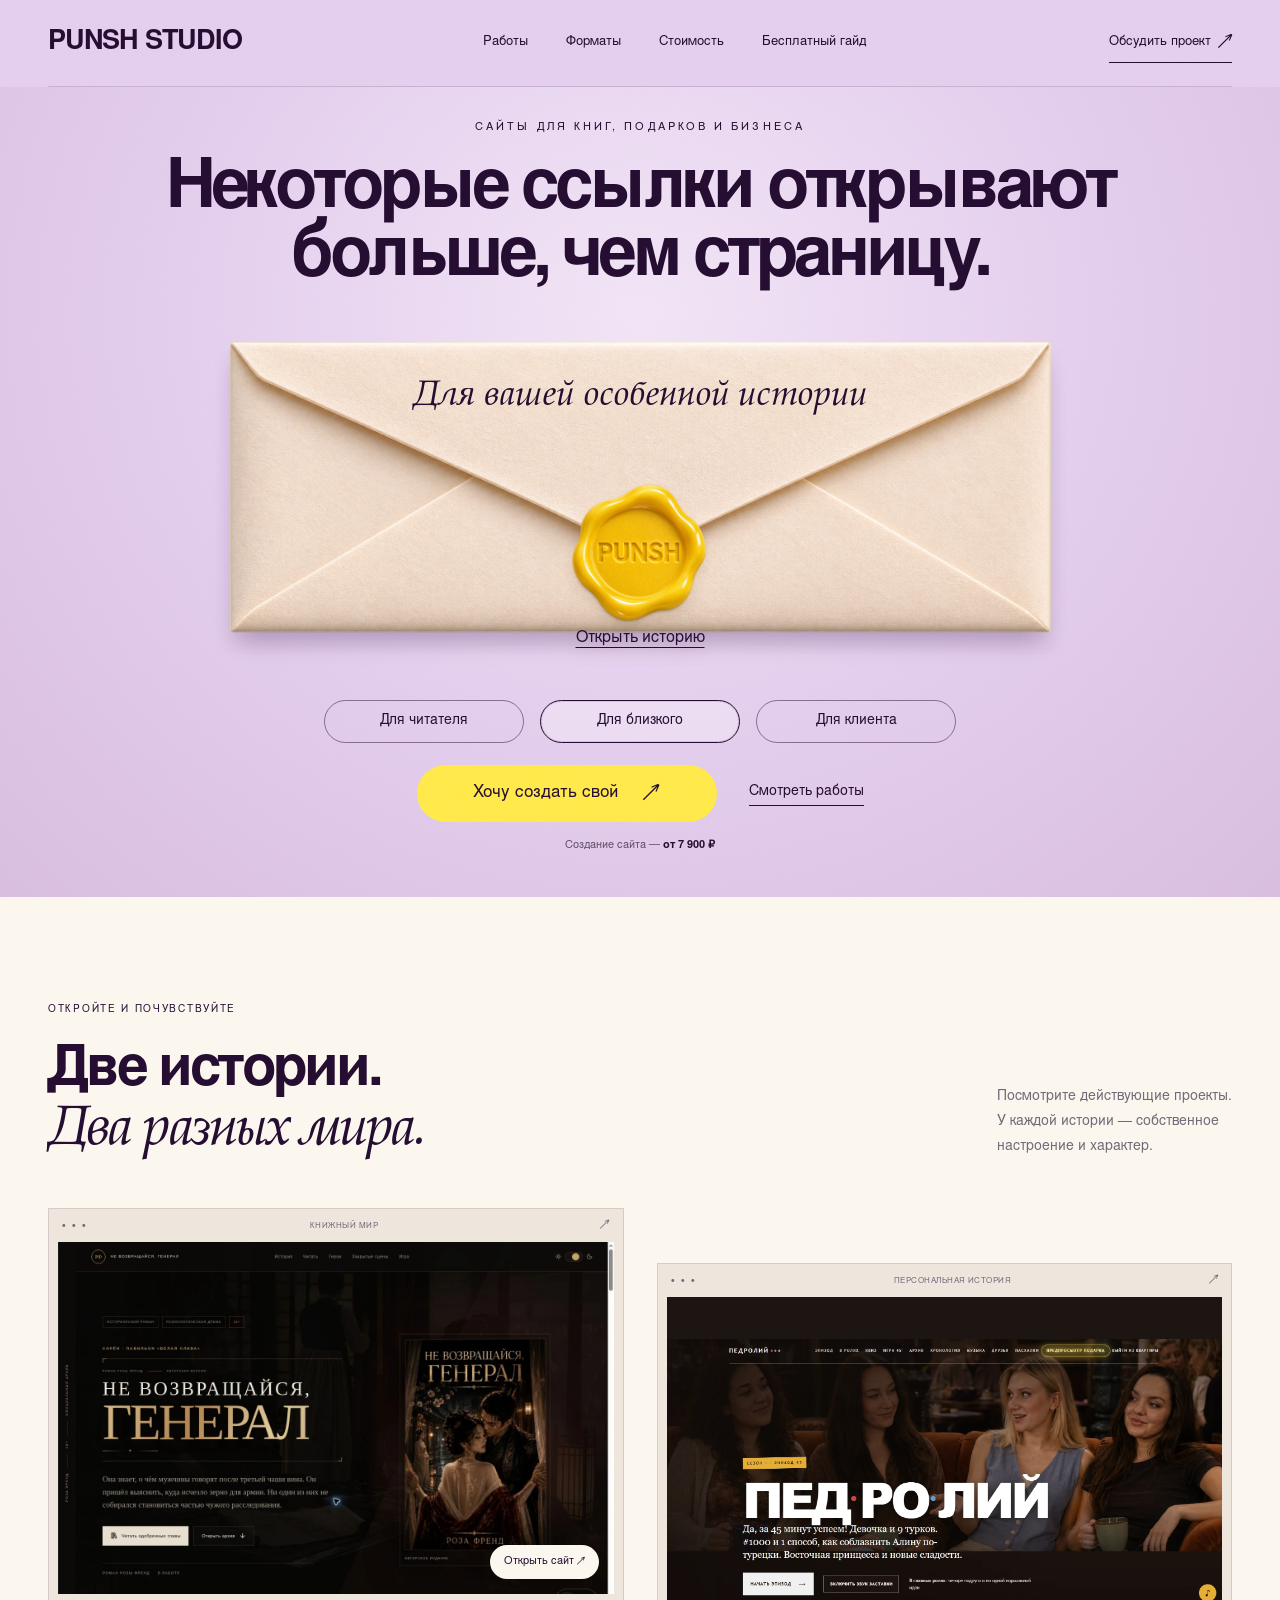
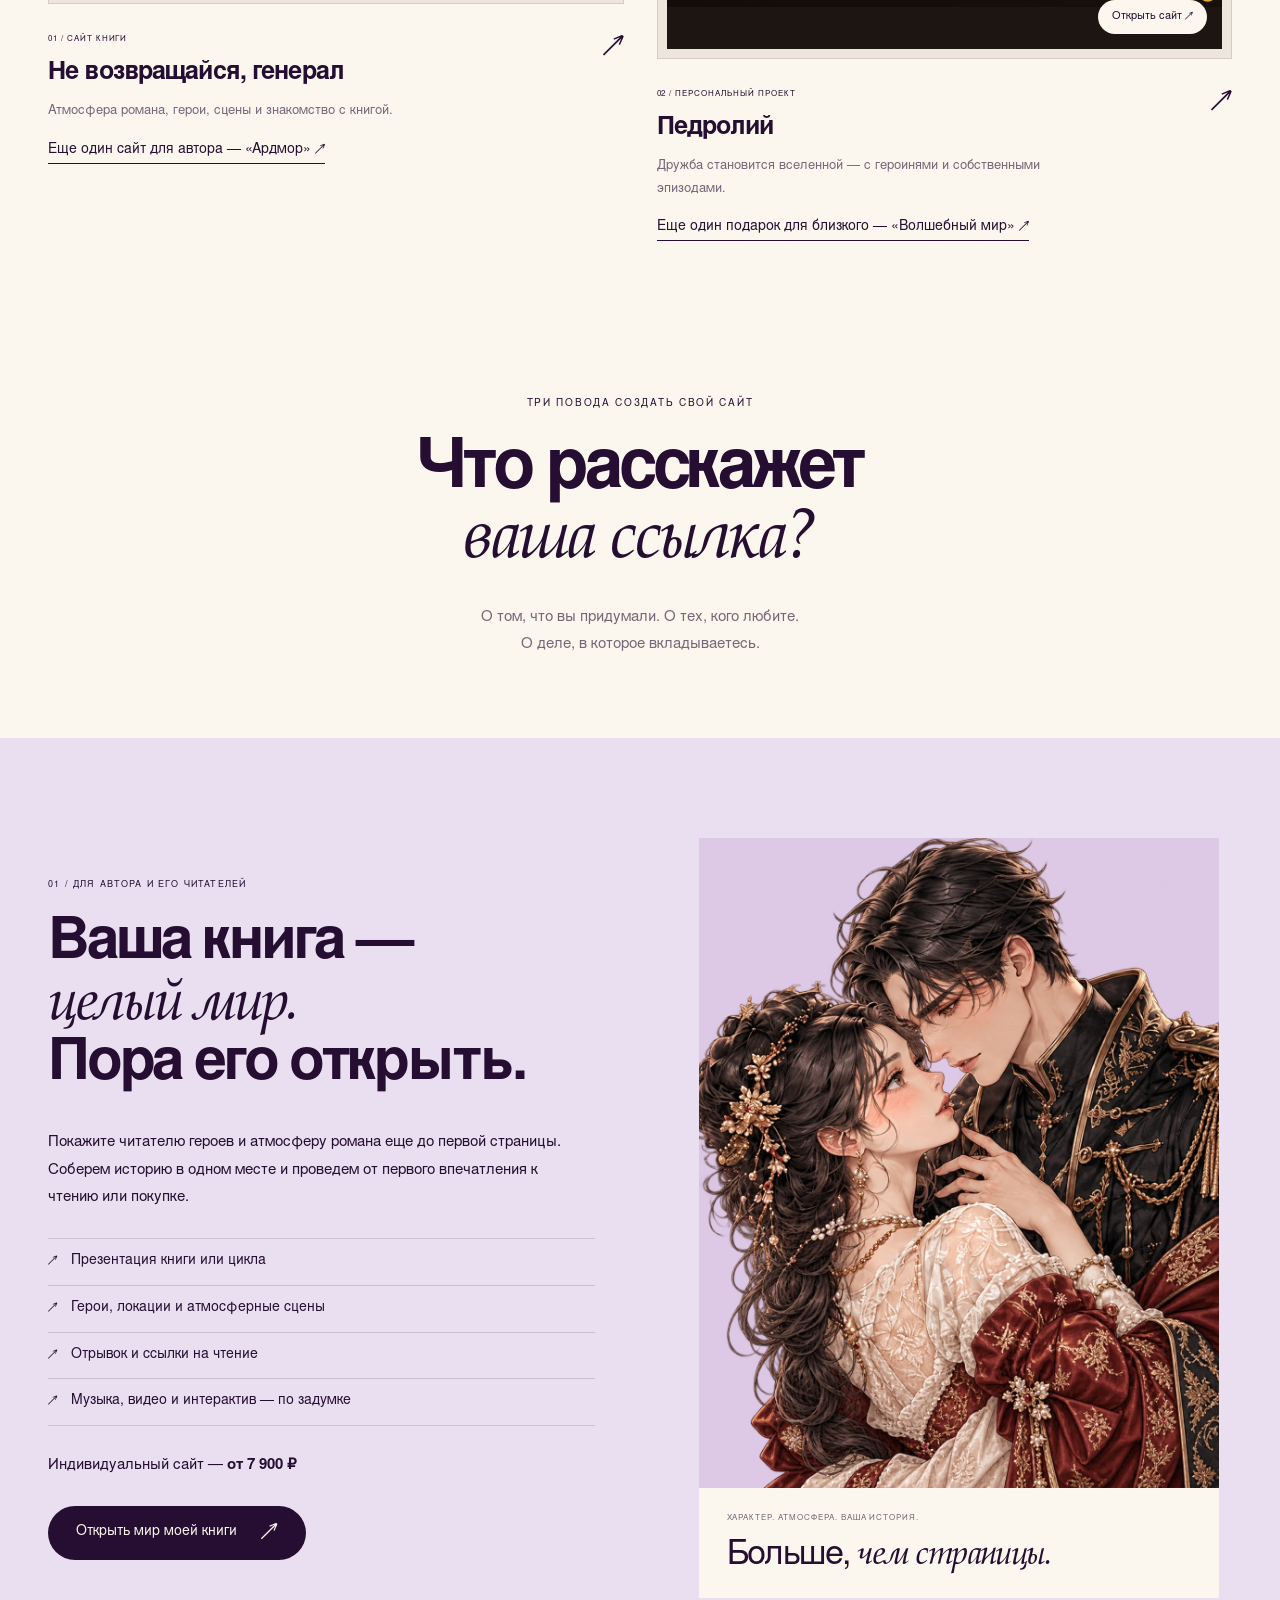
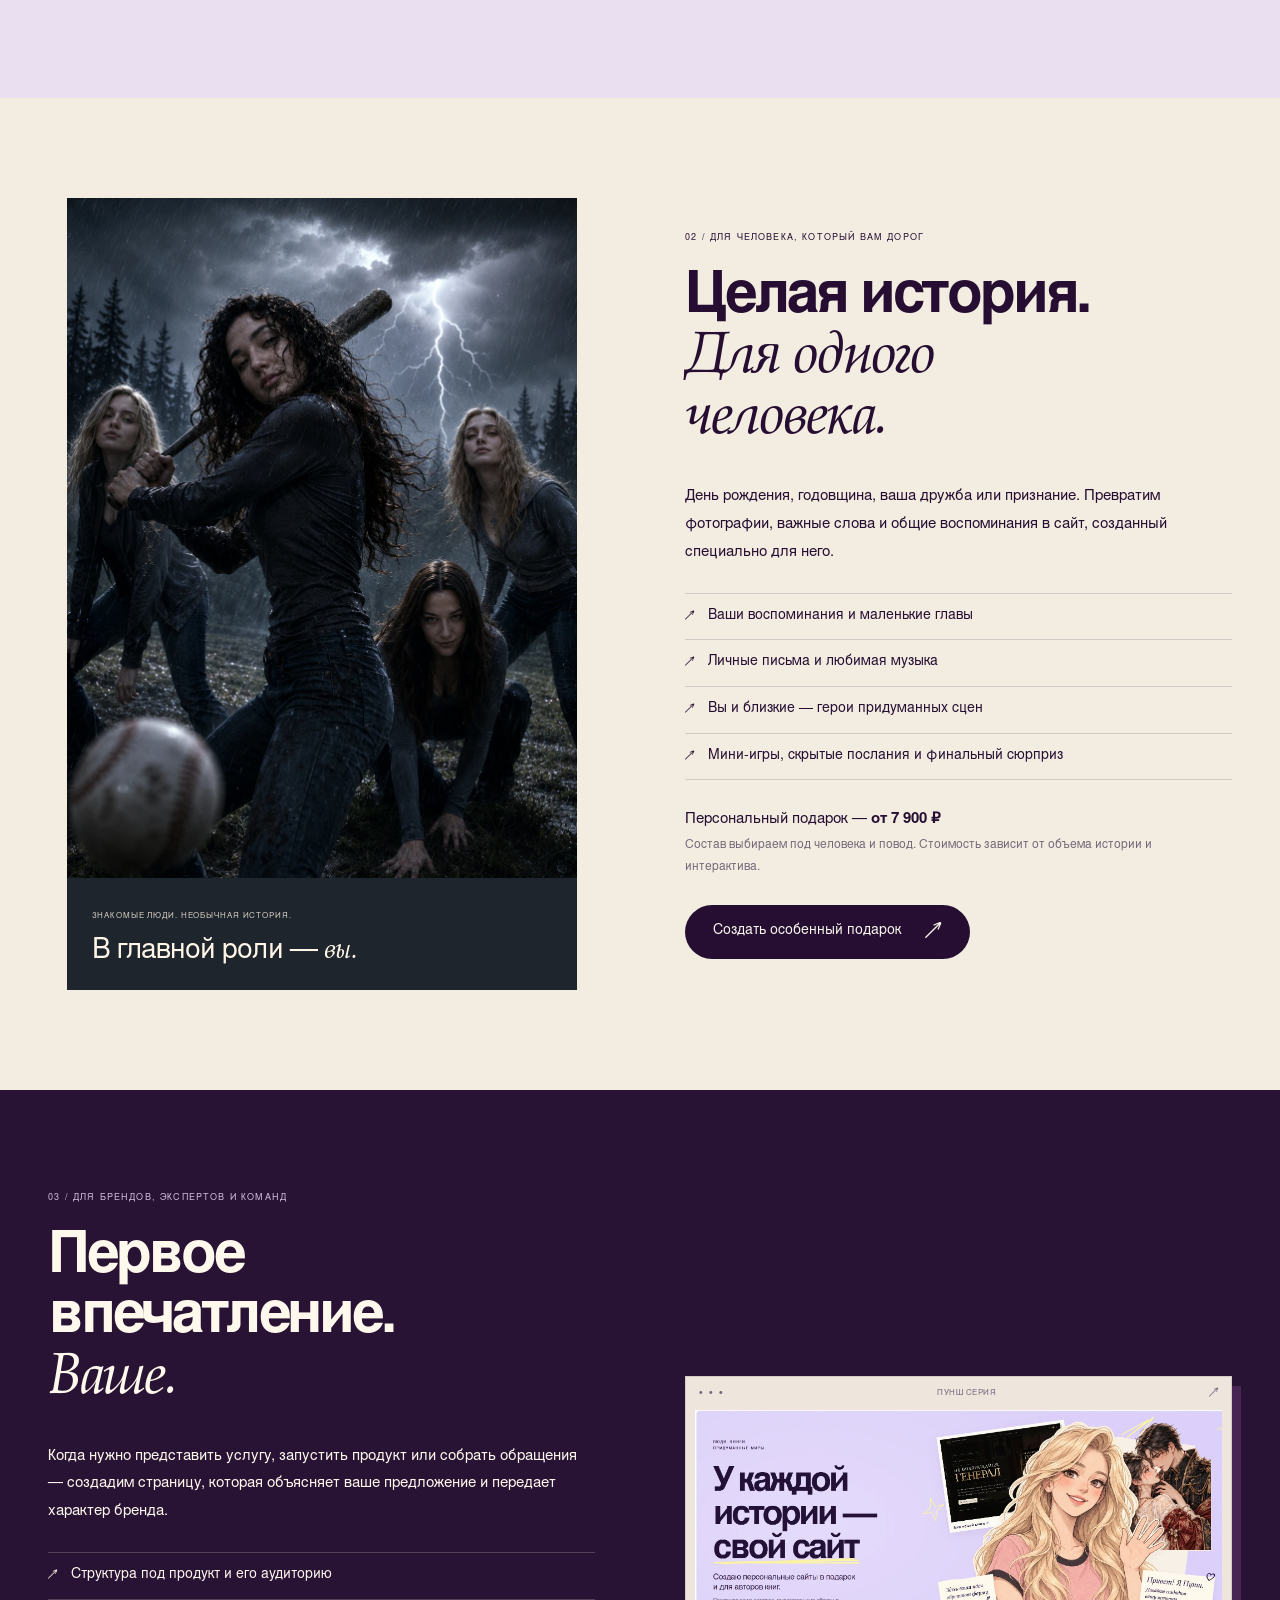
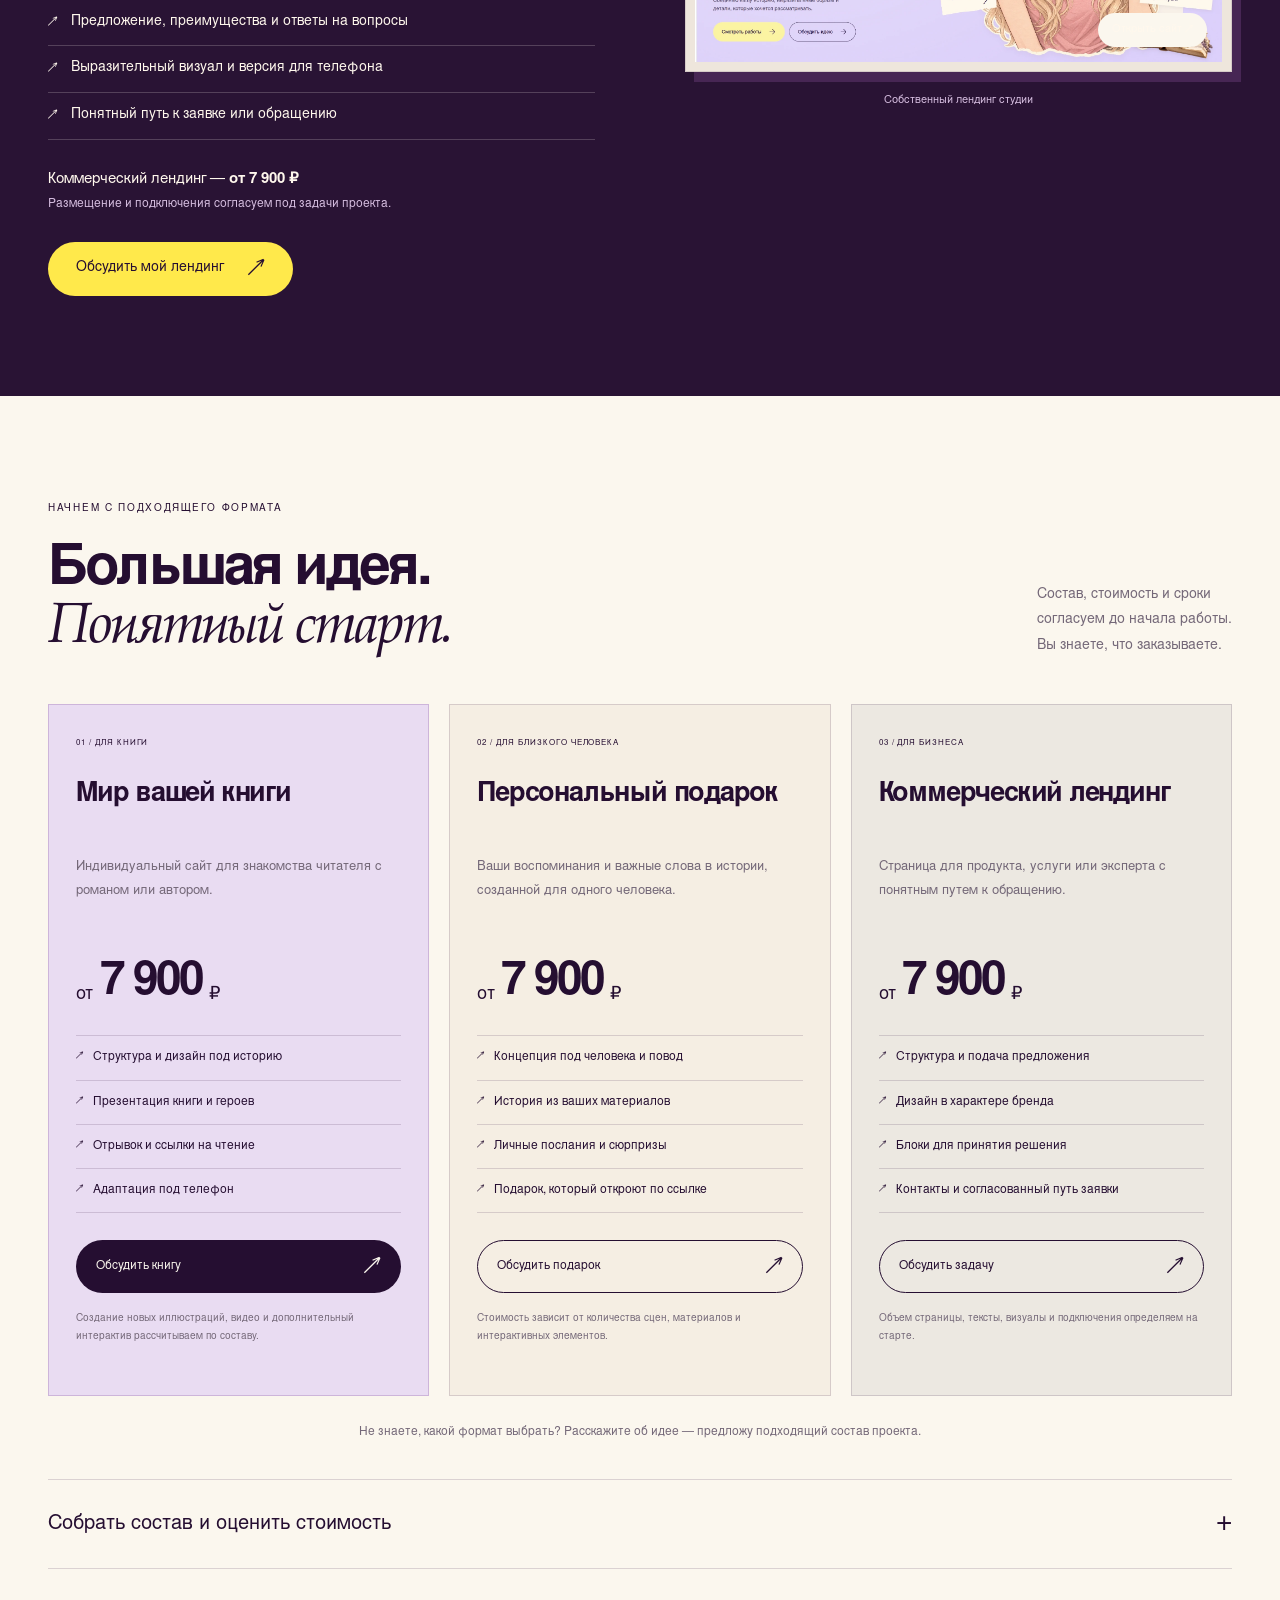
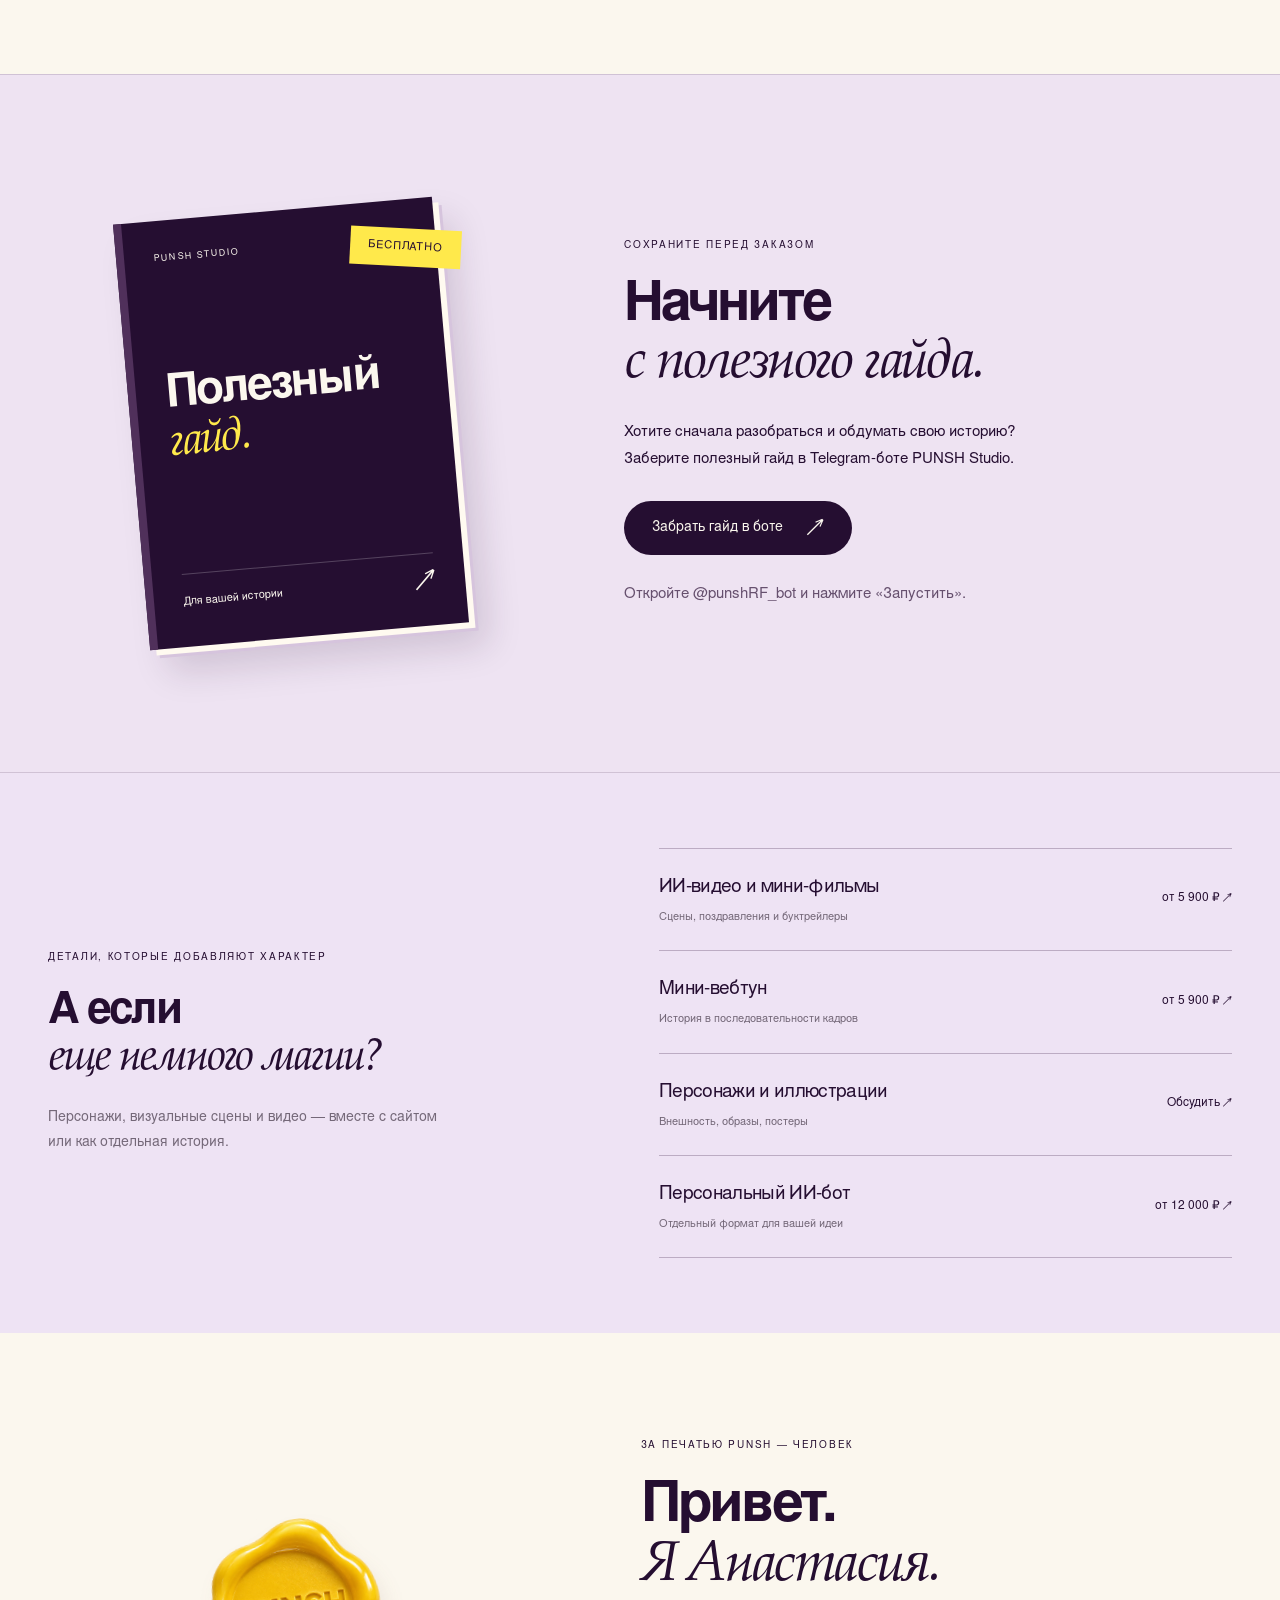
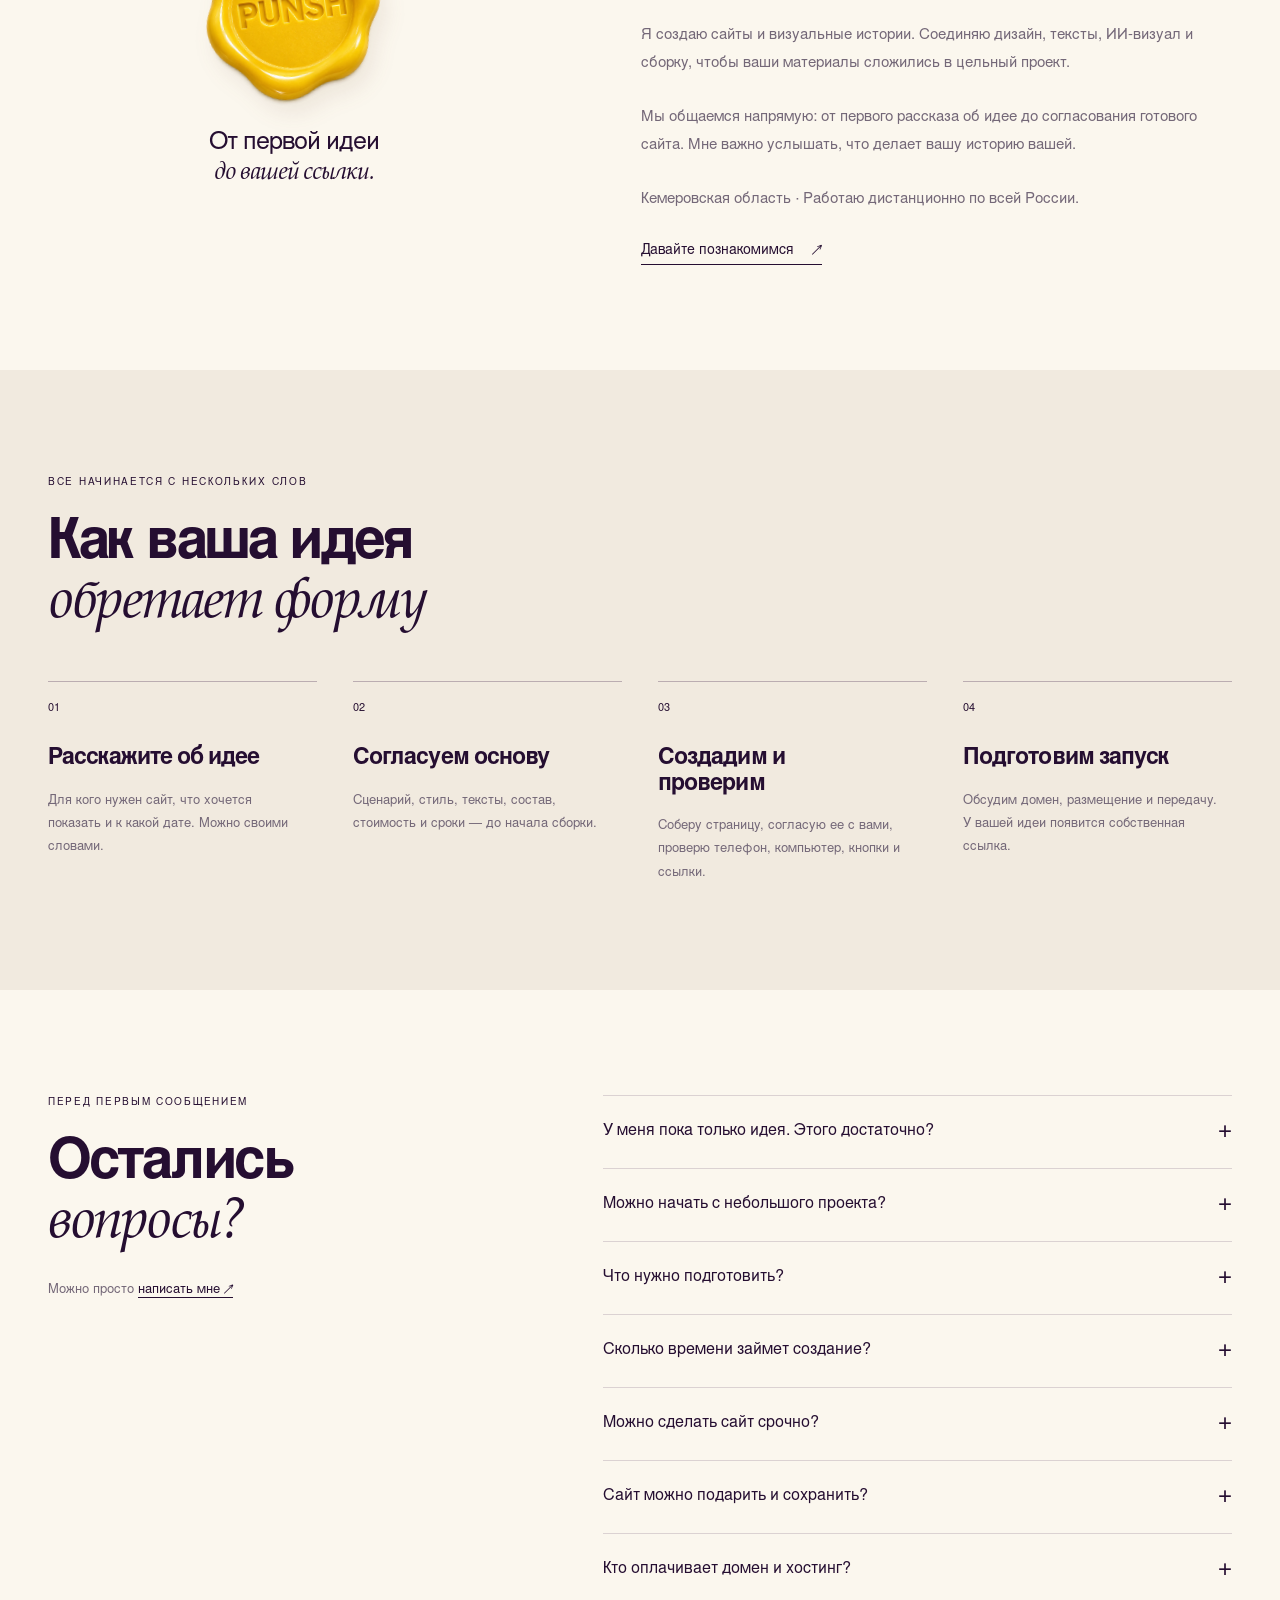
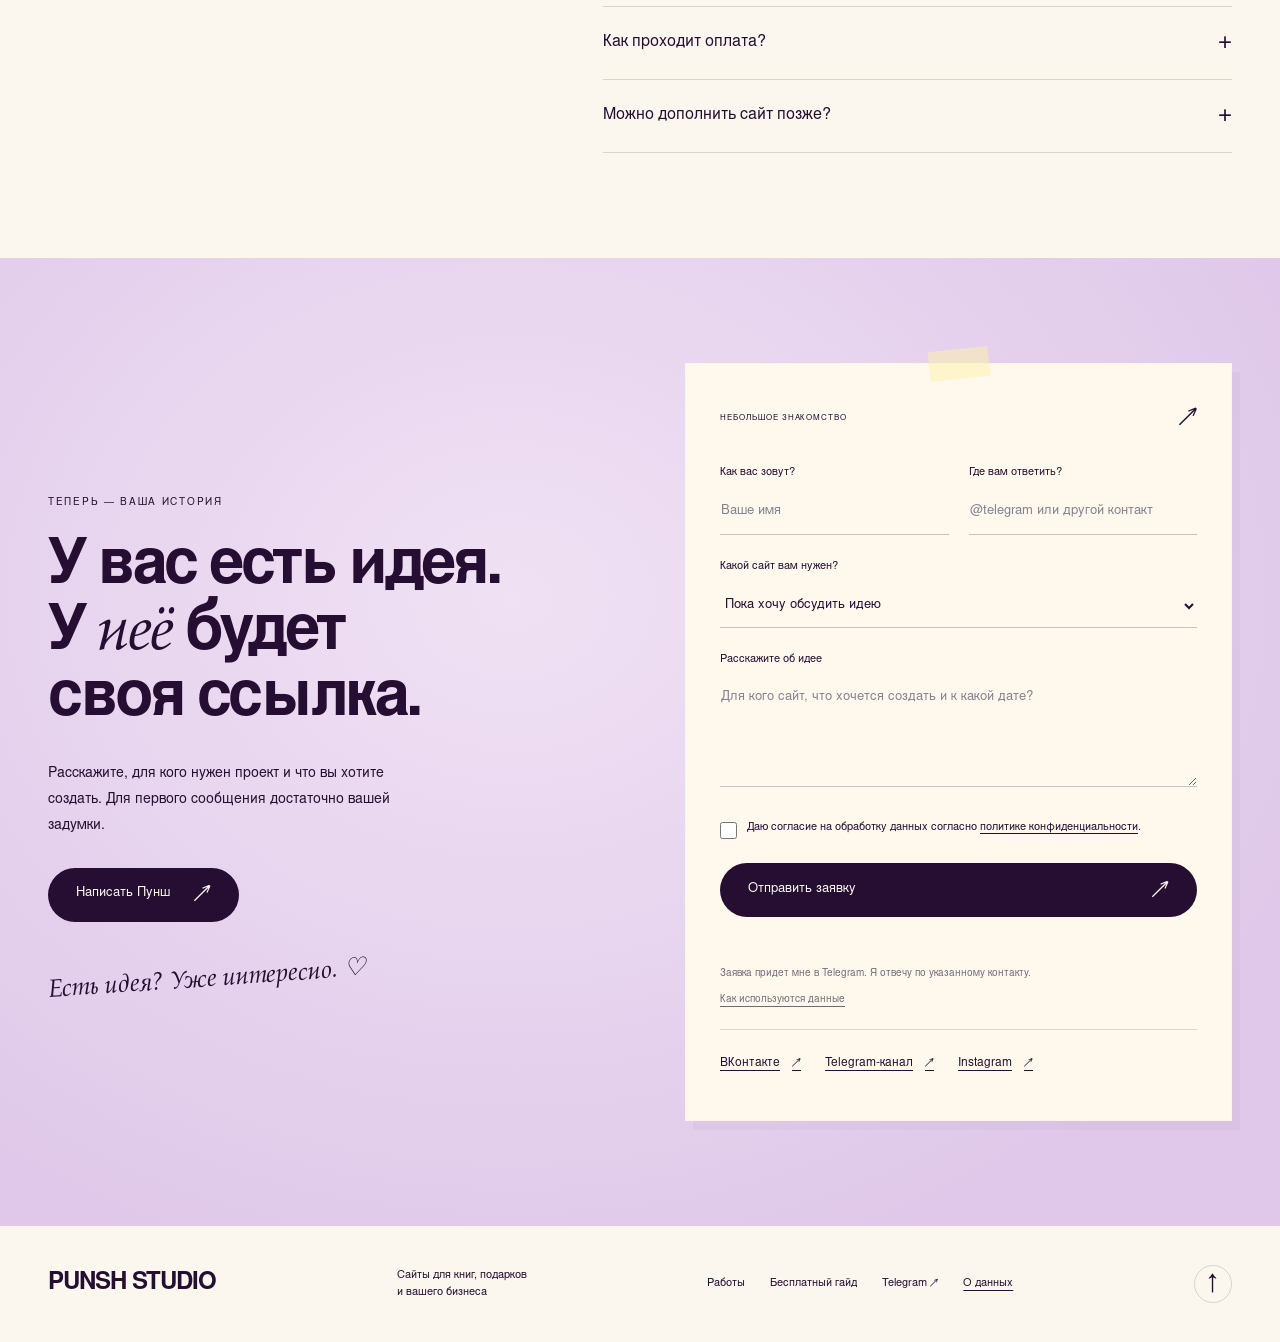
==== commit 9819ac04: "Актуальная версия сайта от клиента: политика и отправка заявок в бот" ====
--- a/index.html
+++ b/index.html
@@ -8,12 +8,12 @@
 <link rel="icon" href="favicon.ico"><link rel="icon" type="image/svg+xml" href="assets/favicon.svg"><link rel="apple-touch-icon" href="assets/apple-touch-icon.png">
 <link rel="preload" as="font" type="font/woff" crossorigin href="assets/studio-sans.woff"><link rel="preload" as="font" type="font/woff" crossorigin href="assets/studio-bold.woff">
 <link rel="preload" as="image" href="assets/envelope-paper.webp"><link rel="preload" as="image" href="assets/punsh-seal.webp">
-<link rel="stylesheet" href="envelope.css"><script defer src="config.js"></script><script defer src="envelope.js"></script>
+<link rel="stylesheet" href="envelope.css?v=book-frame-2"><script defer src="config.js"></script><script defer src="envelope.js"></script>
 </head>
 <body>
 <a class="skip-link" href="#main">К содержанию</a>
 <div class="header-world" id="top">
-<header class="header wrap"><a class="brand" href="#top" aria-label="PUNSH STUDIO — на главную">PUNSH <span>STUDIO</span></a><nav class="nav" id="navigation" aria-label="Главное меню"><a href="#works">Работы</a><a href="#formats">Форматы</a><a href="#pricing">Стоимость</a></nav><a class="header-contact" href="#contact">Обсудить проект <span aria-hidden="true" class="arrow">↗</span></a><button type="button" class="menu-toggle" aria-expanded="false" aria-controls="navigation" aria-label="Открыть меню"><span></span><span></span></button></header></div>
+<header class="header wrap"><a class="brand" href="#top" aria-label="PUNSH STUDIO — на главную">PUNSH <span>STUDIO</span></a><nav class="nav" id="navigation" aria-label="Главное меню"><a href="#works">Работы</a><a href="#formats">Форматы</a><a href="#pricing">Стоимость</a><a href="#guide">Бесплатный гайд</a></nav><a class="header-contact" href="#contact">Обсудить проект <span aria-hidden="true" class="arrow">↗</span></a><button type="button" class="menu-toggle" aria-expanded="false" aria-controls="navigation" aria-label="Открыть меню"><span></span><span></span></button></header></div>
 <main id="main">
 <div class="invitation-world">
 <section class="invitation-hero wrap" aria-labelledby="hero-title">
@@ -40,8 +40,8 @@
 </div></section>
 
 <section class="formats-section" id="formats" aria-labelledby="formats-title"><div class="format-intro section wrap"><p class="eyebrow">Три повода создать свой сайт</p><h2 id="formats-title">Что расскажет <br><em>ваша ссылка?</em></h2><p>О том, что вы придумали. О тех, кого любите. <br>О деле, в которое вкладываетесь.</p></div>
-<article class="service-story service-book" id="book" aria-labelledby="book-title"><div class="wrap service-layout"><div class="service-copy"><p class="eyebrow">01 / Для автора и его читателей</p><h2 id="book-title">Ваша книга — <br><em>целый мир.</em> <br>Пора его открыть.</h2><p>Покажите читателю героев и атмосферу романа еще до первой страницы. Соберем историю в одном месте и проведем от первого впечатления к чтению или покупке.</p><ul class="editorial-list"><li>Презентация книги или цикла</li><li>Герои, локации и атмосферные сцены</li><li>Отрывок и ссылки на чтение</li><li>Музыка, видео и интерактив — по задумке</li></ul><p class="service-price">Индивидуальный сайт — <b>от 7 900 ₽</b></p><button type="button" class="button button-dark" data-inquiry="Сайт для автора или книги">Открыть мир моей книги <span aria-hidden="true" class="arrow">↗</span></button></div><figure class="book-art"><span class="tiny">Характер. Атмосфера. Ваша история.</span><img src="assets/manhwa-couple.webp" width="1122" height="1402" alt="Иллюстрированные герои книжного мира" loading="lazy"><figcaption>Больше, <br><em>чем страницы.</em></figcaption></figure></div></article>
-<article class="service-story service-gift" id="gift" aria-labelledby="gift-title"><div class="wrap service-layout"><figure class="gift-art"><img src="assets/friendship-scene.webp" width="1023" height="1537" alt="Четыре героини персонального проекта в кинематографической сцене" loading="lazy"><figcaption><span class="tiny">Знакомые люди. Необычная история.</span><p>В главной роли — <em>вы.</em></p></figcaption></figure><div class="service-copy"><p class="eyebrow">02 / Для человека, который вам дорог</p><h2 id="gift-title">Целая история. <br><em>Для одного <br>человека.</em></h2><p>День рождения, годовщина, ваша дружба или признание. Превратим фотографии, важные слова и общие воспоминания в сайт, созданный специально для него.</p><ul class="editorial-list"><li>Ваши воспоминания и маленькие главы</li><li>Личные письма и любимая музыка</li><li>Вы и близкие — герои придуманных сцен</li><li>Скрытые послания и финальный сюрприз</li></ul><p class="service-price">Персональный подарок — <b>от 7 900 ₽</b></p><p class="small muted">Состав выбираем под человека и повод. Стоимость зависит от объема истории и интерактива.</p><button type="button" class="button button-dark" data-inquiry="Сайт в подарок">Создать особенный подарок <span aria-hidden="true" class="arrow">↗</span></button></div></div></article>
+<article class="service-story service-book" id="book" aria-labelledby="book-title"><div class="wrap service-layout"><div class="service-copy"><p class="eyebrow">01 / Для автора и его читателей</p><h2 id="book-title">Ваша книга — <br><em>целый мир.</em> <br>Пора его открыть.</h2><p>Покажите читателю героев и атмосферу романа еще до первой страницы. Соберем историю в одном месте и проведем от первого впечатления к чтению или покупке.</p><ul class="editorial-list"><li>Презентация книги или цикла</li><li>Герои, локации и атмосферные сцены</li><li>Отрывок и ссылки на чтение</li><li>Музыка, видео и интерактив — по задумке</li></ul><p class="service-price">Индивидуальный сайт — <b>от 7 900 ₽</b></p><button type="button" class="button button-dark" data-inquiry="Сайт для автора или книги">Открыть мир моей книги <span aria-hidden="true" class="arrow">↗</span></button></div><figure class="book-art"><img src="assets/manhwa-couple.webp" width="1122" height="1402" alt="Иллюстрированные герои книжного мира" loading="lazy"><figcaption><span class="tiny">Характер. Атмосфера. Ваша история.</span><p>Больше, <em>чем страницы.</em></p></figcaption></figure></div></article>
+<article class="service-story service-gift" id="gift" aria-labelledby="gift-title"><div class="wrap service-layout"><figure class="gift-art"><img src="assets/friendship-scene.webp" width="1023" height="1537" alt="Четыре героини персонального проекта в кинематографической сцене" loading="lazy"><figcaption><span class="tiny">Знакомые люди. Необычная история.</span><p>В главной роли — <em>вы.</em></p></figcaption></figure><div class="service-copy"><p class="eyebrow">02 / Для человека, который вам дорог</p><h2 id="gift-title">Целая история. <br><em>Для одного <br>человека.</em></h2><p>День рождения, годовщина, ваша дружба или признание. Превратим фотографии, важные слова и общие воспоминания в сайт, созданный специально для него.</p><ul class="editorial-list"><li>Ваши воспоминания и маленькие главы</li><li>Личные письма и любимая музыка</li><li>Вы и близкие — герои придуманных сцен</li><li>Мини-игры, скрытые послания и финальный сюрприз</li></ul><p class="service-price">Персональный подарок — <b>от 7 900 ₽</b></p><p class="small muted">Состав выбираем под человека и повод. Стоимость зависит от объема истории и интерактива.</p><button type="button" class="button button-dark" data-inquiry="Сайт в подарок">Создать особенный подарок <span aria-hidden="true" class="arrow">↗</span></button></div></div></article>
 <article class="service-story service-business" id="business" aria-labelledby="business-title"><div class="wrap service-layout"><div class="service-copy"><p class="eyebrow">03 / Для брендов, экспертов и команд</p><h2 id="business-title">Первое <br>впечатление. <br><em>Ваше.</em></h2><p>Когда нужно представить услугу, запустить продукт или собрать обращения — создадим страницу, которая объясняет ваше предложение и передает характер бренда.</p><ul class="editorial-list"><li>Структура под продукт и его аудиторию</li><li>Предложение, преимущества и ответы на вопросы</li><li>Выразительный визуал и версия для телефона</li><li>Понятный путь к заявке или обращению</li></ul><p class="service-price">Коммерческий лендинг — <b>от 7 900 ₽</b></p><p class="small">Размещение и подключения согласуем под задачи проекта.</p><button type="button" class="button button-lemon" data-inquiry="Коммерческий лендинг">Обсудить мой лендинг <span aria-hidden="true" class="arrow">↗</span></button></div><div class="business-art">
   <a class="project" href="https://пуншсерия.рф/" target="_blank" rel="noopener noreferrer">
     <div class="project-window">
@@ -62,27 +62,47 @@
     <article class="offer offer-business"><span class="tiny">03 / Для бизнеса</span><h3>Коммерческий лендинг</h3><p class="offer-description">Страница для продукта, услуги или эксперта с понятным путем к обращению.</p><p class="offer-price">от <strong>7 900</strong> ₽</p><ul><li>Структура и подача предложения</li><li>Дизайн в характере бренда</li><li>Блоки для принятия решения</li><li>Контакты и согласованный путь заявки</li></ul><button class="button button-outline" data-inquiry="Коммерческий лендинг">Обсудить задачу <span aria-hidden="true" class="arrow">↗</span></button><p class="offer-fine">Объем страницы, тексты, визуалы и подключения определяем на старте.</p></article>
   </div>
   <p class="pricing-footnote">Не знаете, какой формат выбрать? Расскажите об идее — предложу подходящий состав проекта.</p>
+  <details class="estimate-builder" id="estimate-builder"><summary>Собрать состав и оценить стоимость <span aria-hidden="true">+</span></summary><div class="estimate-layout" id="project-estimator"><fieldset class="estimate-controls" id="estimate-controls" disabled><legend>Состав проекта</legend><div class="field"><label for="estimate-base">Выберите основу</label><select id="estimate-base">
+    <option value="book" data-description="Интерактивный сайт для автора книги." data-price="7900" data-from="1" data-name="Сайт книги" data-kind="Сайт для автора или книги">Сайт книги — от 7 900 ₽</option>
+    <option value="scene" data-description="Небольшой интерактивный сайт-подарок." data-price="7900" data-from="1" data-name="Мини-сцена" data-kind="Сайт в подарок">Мини-сцена / подарок — от 7 900 ₽</option>
+    <option value="business" data-description="Страница для продукта, услуги или эксперта." data-price="7900" data-from="1" data-name="Коммерческий лендинг" data-kind="Коммерческий лендинг">Коммерческий лендинг — от 7 900 ₽</option>
+    <option value="pilot" data-description="Первый этап интерактивной истории." data-price="19900" data-from="1" data-name="Пилот" data-kind="Сайт в подарок">Пилот — от 19 900 ₽</option>
+    <option value="ep1" data-description="Полноценный сайт-подарок." data-price="39900" data-name="Первый эпизод" data-kind="Сайт в подарок">Первый эпизод — 39 900 ₽</option>
+    <option value="series" data-description="Расширенный сайт-подарок." data-price="69900" data-name="Личная серия" data-kind="Сайт в подарок">Личная серия — 69 900 ₽</option>
+    <option value="season" data-description="Большой сайт из нескольких эпизодов." data-price="119900" data-name="Целый сезон" data-kind="Сайт в подарок">Целый сезон — 119 900 ₽</option>
+  </select><p class="estimate-base-description small muted" id="estimate-base-description">Интерактивный сайт для автора книги.</p></div><fieldset class="estimate-extras"><legend>Дополнения</legend>
+    <label><input type="checkbox" data-estimate-extra data-price="2500" value="Дополнительная сцена"><span>Ещё сцена <small>2 500 ₽</small></span></label>
+    <label><input type="checkbox" data-estimate-extra data-price="3900" value="Секретная комната"><span>Секретная комната <small>3 900 ₽</small></span></label>
+    <label><input type="checkbox" data-estimate-extra data-price="4900" value="Мини-игра"><span>Мини-игра <small>4 900 ₽</small></span></label>
+    <label><input type="checkbox" data-estimate-extra data-price="5900" value="ИИ-видеосцена"><span>ИИ-видеосцена <small>5 900 ₽</small></span></label>
+    <label><input type="checkbox" data-estimate-extra data-price="2900" value="Пять ИИ-изображений"><span>5 ИИ-изображений <small>2 900 ₽</small></span></label>
+    <label><input type="checkbox" data-estimate-extra data-price="6900" value="Второй визуальный режим"><span>Второй режим сайта <small>6 900 ₽</small></span></label>
+  </fieldset><label class="estimate-rush"><input type="checkbox" id="estimate-rush"><span>Срочное выполнение <b>+30%</b></span></label></fieldset><div class="estimate-result"><p class="eyebrow">Предварительная стоимость</p><output id="estimate-total" aria-live="polite" aria-atomic="true">от 7 900 ₽</output><ul id="estimate-lines"><li>Сайт книги</li></ul><p class="small">Итоговую цену, состав и сроки согласуем после обсуждения сложности проекта.</p><button type="button" class="button button-dark" id="estimate-transfer" disabled>Добавить расчёт в заявку <span aria-hidden="true" class="arrow">↗</span></button><noscript><p class="small">Для расчёта включите JavaScript или расскажите об идее в форме ниже.</p></noscript></div></div></details>
 </section>
 
-<section class="extras-section section"><div class="wrap extras-layout"><div><p class="eyebrow">Детали, которые добавляют характер</p><h2>А если <br><em>еще немного магии?</em></h2><p>Персонажи, визуальные сцены и видео — вместе с сайтом или как отдельная история.</p></div><div class="extra-list"><button type="button" data-inquiry="ИИ-видео"><span><b>ИИ-видео и мини-фильмы</b><small>Сцены, поздравления и буктрейлеры</small></span><span>от 5 900 ₽ ↗</span></button><button type="button" data-inquiry="Мини-вебтун"><span><b>Мини-вебтун</b><small>История в последовательности кадров</small></span><span>от 5 900 ₽ ↗</span></button><button type="button" data-inquiry="Визуал и персонажи"><span><b>Персонажи и иллюстрации</b><small>Внешность, образы, постеры</small></span><span>Обсудить ↗</span></button></div></div></section>
+<section class="guide-section section" id="guide" aria-labelledby="guide-title"><div class="wrap guide-layout"><div class="guide-art" aria-hidden="true"><div class="guide-cover"><span class="tiny">PUNSH STUDIO</span><span class="guide-cover-title">Полезный<br><i>гайд.</i></span><span class="guide-cover-bottom">Для вашей истории <span>↗</span></span><span class="guide-badge">Бесплатно</span></div></div><div class="guide-copy"><p class="eyebrow">Сохраните перед заказом</p><h2 id="guide-title">Начните<br><em>с полезного гайда.</em></h2><p>Хотите сначала разобраться и обдумать свою историю? Заберите полезный гайд в Telegram-боте PUNSH Studio.</p><a class="button button-dark" data-guide-bot href="https://t.me/punshRF_bot" target="_blank" rel="noopener noreferrer">Забрать гайд в боте <span aria-hidden="true" class="arrow">↗</span></a><p class="guide-note">Откройте @punshRF_bot и нажмите «Запустить».</p></div></div></section>
 
-<section class="about-section section wrap" aria-labelledby="about-title"><div class="about-mark"><img src="assets/punsh-seal.webp" width="1230" height="1254" alt="Восковая печать PUNSH" loading="lazy"><p>От первой идеи <br><em>до вашей ссылки.</em></p></div><div class="about-copy"><p class="eyebrow">За печатью PUNSH — человек</p><h2 id="about-title">Привет. <br><em>Я Анастасия.</em></h2><p>Я создаю сайты и визуальные истории. Соединяю дизайн, тексты, ИИ-визуал и сборку, чтобы ваши материалы сложились в цельный проект.</p><p>Мы общаемся напрямую: от первого рассказа об идее до согласования готового сайта. Мне важно услышать, что делает вашу историю вашей.</p><a class="text-link" href="#contact">Давайте познакомимся <span aria-hidden="true" class="arrow">↗</span></a></div></section>
+<section class="extras-section section"><div class="wrap extras-layout"><div><p class="eyebrow">Детали, которые добавляют характер</p><h2>А если <br><em>еще немного магии?</em></h2><p>Персонажи, визуальные сцены и видео — вместе с сайтом или как отдельная история.</p></div><div class="extra-list"><button type="button" data-inquiry="ИИ-видео"><span><b>ИИ-видео и мини-фильмы</b><small>Сцены, поздравления и буктрейлеры</small></span><span>от 5 900 ₽ ↗</span></button><button type="button" data-inquiry="Мини-вебтун"><span><b>Мини-вебтун</b><small>История в последовательности кадров</small></span><span>от 5 900 ₽ ↗</span></button><button type="button" data-inquiry="Визуал и персонажи"><span><b>Персонажи и иллюстрации</b><small>Внешность, образы, постеры</small></span><span>Обсудить ↗</span></button><button type="button" data-inquiry="Персональный ИИ-бот"><span><b>Персональный ИИ-бот</b><small>Отдельный формат для вашей идеи</small></span><span>от 12 000 ₽ ↗</span></button></div></div></section>
 
-<section class="process-section section" id="process" aria-labelledby="process-title"><div class="wrap"><div class="section-top"><div><p class="eyebrow">Все начинается с нескольких слов</p><h2 id="process-title">Как ваша идея <br><em>обретает форму</em></h2></div></div><ol class="steps-grid"><li><span>01</span><h3>Расскажите об идее</h3><p>Для кого нужен сайт, что хочется показать и к какой дате. Можно своими словами.</p></li><li><span>02</span><h3>Согласуем основу</h3><p>Состав, стиль, тексты, стоимость и сроки — до начала сборки.</p></li><li><span>03</span><h3>Создадим и проверим</h3><p>Соберу страницу, согласую ее с вами, проверю телефон, компьютер, кнопки и ссылки.</p></li><li><span>04</span><h3>Подготовим запуск</h3><p>Обсудим домен, размещение и передачу. У вашей идеи появится собственная ссылка.</p></li></ol></div></section>
+<section class="about-section section wrap" aria-labelledby="about-title"><div class="about-mark"><img src="assets/punsh-seal.webp" width="1230" height="1254" alt="Восковая печать PUNSH" loading="lazy"><p>От первой идеи <br><em>до вашей ссылки.</em></p></div><div class="about-copy"><p class="eyebrow">За печатью PUNSH — человек</p><h2 id="about-title">Привет. <br><em>Я Анастасия.</em></h2><p>Я создаю сайты и визуальные истории. Соединяю дизайн, тексты, ИИ-визуал и сборку, чтобы ваши материалы сложились в цельный проект.</p><p>Мы общаемся напрямую: от первого рассказа об идее до согласования готового сайта. Мне важно услышать, что делает вашу историю вашей.</p><p class="about-location">Кемеровская область · Работаю дистанционно по всей России.</p><a class="text-link" href="#contact">Давайте познакомимся <span aria-hidden="true" class="arrow">↗</span></a></div></section>
+
+<section class="process-section section" id="process" aria-labelledby="process-title"><div class="wrap"><div class="section-top"><div><p class="eyebrow">Все начинается с нескольких слов</p><h2 id="process-title">Как ваша идея <br><em>обретает форму</em></h2></div></div><ol class="steps-grid"><li><span>01</span><h3>Расскажите об идее</h3><p>Для кого нужен сайт, что хочется показать и к какой дате. Можно своими словами.</p></li><li><span>02</span><h3>Согласуем основу</h3><p>Сценарий, стиль, тексты, состав, стоимость и сроки — до начала сборки.</p></li><li><span>03</span><h3>Создадим и проверим</h3><p>Соберу страницу, согласую ее с вами, проверю телефон, компьютер, кнопки и ссылки.</p></li><li><span>04</span><h3>Подготовим запуск</h3><p>Обсудим домен, размещение и передачу. У вашей идеи появится собственная ссылка.</p></li></ol></div></section>
 
 <section class="faq-section section wrap" aria-labelledby="faq-title"><div><p class="eyebrow">Перед первым сообщением</p><h2 id="faq-title">Остались <br><span class="serif-accent">вопросы?</span></h2><p class="faq-invite">Можно просто <a href="https://t.me/Punsh_E" target="_blank" rel="noopener noreferrer">написать мне ↗</a></p></div><div class="faq-list">
 <details><summary>У меня пока только идея. Этого достаточно?<span aria-hidden="true">+</span></summary><p>Да. Расскажите, для кого нужен сайт и какого впечатления вы хотите добиться. Я помогу определить структуру и материалы для старта.</p></details>
+<details><summary>Можно начать с небольшого проекта?<span aria-hidden="true">+</span></summary><p>Да. Мини-сцена — от 7 900 ₽: можно начать с небольшой истории, а позже добавить сцены, мини-игры и секретные разделы. Состав и стоимость расширения согласуем отдельно.</p></details>
 <details><summary>Что нужно подготовить?<span aria-hidden="true">+</span></summary><p>Для книги — описание романа, информацию о героях, отрывок и ссылки на чтение. Для подарка — фотографии, воспоминания и важные слова. Для бизнеса — описание продукта, аудитории и задачи. Если чего-то не хватает, обсудим, как подготовить материалы.</p></details>
 <details><summary>Сколько времени займет создание?<span aria-hidden="true">+</span></summary><p>Срок зависит от объема страницы, готовности материалов, видео и интерактивных элементов. Точную дату согласуем до начала работы. Если сайт нужен к событию, напишите об этом сразу.</p></details>
+<details><summary>Можно сделать сайт срочно?<span aria-hidden="true">+</span></summary><p>Срочное выполнение — +30% к итоговой стоимости. Возможность ускорить проект и дату готовности согласуем после обсуждения объема.</p></details>
+<details><summary>Сайт можно подарить и сохранить?<span aria-hidden="true">+</span></summary><p>Да. Сайт-подарок можно открыть по ссылке в день события и возвращаться к вашей истории позже. Перед запуском согласуем срок размещения, доступ к сайту и передачу файлов.</p></details>
 <details><summary>Кто оплачивает домен и хостинг?<span aria-hidden="true">+</span></summary><p>Размещение обсуждаем отдельно: можно использовать ваш домен и хостинг или подобрать подходящий вариант. До запуска согласуем, кто оплачивает эти услуги, срок размещения и доступ к файлам сайта.</p></details>
 <details><summary>Как проходит оплата?<span aria-hidden="true">+</span></summary><p>Работа начинается после согласования состава проекта, стоимости, сроков и предоплаты. Размер предоплаты и дальнейшие этапы оплаты фиксируем до старта.</p></details>
-<details><summary>Можно дополнить сайт позже?<span aria-hidden="true">+</span></summary><p>Да, можно обсудить новые сцены, главы и разделы. Объем обновления, стоимость и условия дальнейшего сопровождения согласуем отдельно.</p></details>
+<details><summary>Можно дополнить сайт позже?<span aria-hidden="true">+</span></summary><p>Да. Я занимаюсь поддержкой и развитием сайтов после запуска: можно добавить сцены, главы, видео и новые разделы. Объем обновления, стоимость и условия сопровождения согласуем отдельно.</p></details>
 </div></section>
 
-<section class="contact-section section" id="contact" aria-labelledby="contact-title"><div class="wrap contact-layout"><div class="contact-copy"><p class="eyebrow">Теперь — ваша история</p><h2 id="contact-title">У вас есть идея. <br>У <em>неё</em> будет <br>своя ссылка.</h2><p>Расскажите, для кого нужен проект и что вы хотите создать. Для первого сообщения достаточно вашей задумки.</p><a class="button button-dark" data-telegram href="https://t.me/Punsh_E" target="_blank" rel="noopener noreferrer">Написать Пунш <span aria-hidden="true" class="arrow">↗</span></a><p class="contact-sign">Есть идея? Уже интересно. ♡</p></div><form class="inquiry-form" id="inquiry-form"><div class="form-heading"><span class="tiny">Небольшое знакомство</span><span aria-hidden="true">↗</span></div><div class="field-row"><div class="field"><label for="client-name">Как вас зовут?</label><input id="client-name" name="name" type="text" autocomplete="given-name" maxlength="80" placeholder="Ваше имя" required></div><div class="field"><label for="client-contact">Где вам ответить?</label><input id="client-contact" name="contact" type="text" autocomplete="off" maxlength="160" placeholder="@telegram или другой контакт" required></div></div><div class="field"><label for="project-kind">Какой сайт вам нужен?</label><select id="project-kind" name="kind"><option value="Пока хочу обсудить идею">Пока хочу обсудить идею</option><option>Сайт для автора или книги</option><option>Сайт в подарок</option><option>Коммерческий лендинг</option><option>ИИ-видео</option><option>Мини-вебтун</option><option>Визуал и персонажи</option></select></div><div class="field"><label for="project-idea">Расскажите об идее</label><textarea id="project-idea" name="idea" rows="4" maxlength="4000" placeholder="Для кого сайт, что хочется создать и к какой дате?" required></textarea></div><button class="button button-dark form-submit" type="submit">Подготовить заявку <span aria-hidden="true" class="arrow">↗</span></button><p class="form-note">Вы проверите текст и отправите его самостоятельно в Telegram.</p><p class="privacy-note"><button type="button" class="inline-button" data-dialog="privacy-dialog">Как используются данные</button></p><noscript><p>Для подготовки текста включите JavaScript или напишите мне по ссылке Telegram.</p></noscript></form></div></section>
+<section class="contact-section section" id="contact" aria-labelledby="contact-title"><div class="wrap contact-layout"><div class="contact-copy"><p class="eyebrow">Теперь — ваша история</p><h2 id="contact-title">У вас есть идея. <br>У <em>неё</em> будет <br>своя ссылка.</h2><p>Расскажите, для кого нужен проект и что вы хотите создать. Для первого сообщения достаточно вашей задумки.</p><a class="button button-dark" data-telegram href="https://t.me/Punsh_E" target="_blank" rel="noopener noreferrer">Написать Пунш <span aria-hidden="true" class="arrow">↗</span></a><p class="contact-sign">Есть идея? Уже интересно. ♡</p></div><form class="inquiry-form" id="inquiry-form" aria-describedby="form-note form-status"><input class="form-honeypot" type="text" name="_gotcha" tabindex="-1" autocomplete="off" aria-hidden="true"><div class="form-heading"><span class="tiny">Небольшое знакомство</span><span aria-hidden="true">↗</span></div><input type="hidden" name="order" id="order-summary"><div class="form-estimate" id="selected-estimate" hidden><p id="selected-estimate-text"></p><button type="button" class="inline-button" id="clear-estimate">Убрать расчёт</button></div><div class="field-row"><div class="field"><label for="client-name">Как вас зовут?</label><input id="client-name" name="name" type="text" autocomplete="given-name" maxlength="80" placeholder="Ваше имя" required></div><div class="field"><label for="client-contact">Где вам ответить?</label><input id="client-contact" name="contact" type="text" autocomplete="off" maxlength="160" placeholder="@telegram или другой контакт" required></div></div><div class="field"><label for="project-kind">Какой сайт вам нужен?</label><select id="project-kind" name="kind"><option value="Пока хочу обсудить идею">Пока хочу обсудить идею</option><option>Сайт для автора или книги</option><option>Сайт в подарок</option><option>Коммерческий лендинг</option><option>ИИ-видео</option><option>Мини-вебтун</option><option>Визуал и персонажи</option><option>Персональный ИИ-бот</option></select></div><div class="field"><label for="project-idea">Расскажите об идее</label><textarea id="project-idea" name="idea" rows="4" maxlength="4000" placeholder="Для кого сайт, что хочется создать и к какой дате?" required></textarea></div><label class="form-consent"><input type="checkbox" name="agree" id="client-consent" required><span>Даю согласие на обработку данных согласно <a href="privacy.html" target="_blank" rel="noopener noreferrer">политике конфиденциальности</a>.</span></label><button class="button button-dark form-submit" type="submit">Отправить заявку <span aria-hidden="true" class="arrow">↗</span></button><p class="form-status" id="form-status" role="status" aria-live="polite" aria-atomic="true"></p><p class="form-note" id="form-note">Заявка придет мне в Telegram. Я отвечу по указанному контакту.</p><p class="privacy-note"><button type="button" class="inline-button" data-dialog="privacy-dialog">Как используются данные</button></p><nav class="form-socials" aria-label="Социальные сети PUNSH Studio"><a href="https://vk.ru/npynsh" target="_blank" rel="noopener noreferrer">ВКонтакте <span aria-hidden="true">↗</span></a><a data-telegram-channel href="https://t.me/punsh_RF_Ls" target="_blank" rel="noopener noreferrer">Telegram-канал <span aria-hidden="true">↗</span></a><a href="https://instagram.com/ls_punshstudio" target="_blank" rel="noopener noreferrer">Instagram <span aria-hidden="true">↗</span></a></nav><noscript><p>Для отправки заявки включите JavaScript или напишите мне по ссылке Telegram.</p></noscript></form></div></section>
 </main>
-<footer class="footer wrap"><a class="brand" href="#top" aria-label="PUNSH STUDIO — наверх">PUNSH <span>STUDIO</span></a><p>Сайты для книг, подарков <br>и вашего бизнеса</p><nav aria-label="Ссылки в подвале"><a href="#works">Работы</a><a data-telegram href="https://t.me/Punsh_E" target="_blank" rel="noopener noreferrer">Telegram ↗</a><button type="button" class="inline-button" data-dialog="privacy-dialog">О данных</button></nav><a class="back-top" href="#top" aria-label="Наверх">↑</a></footer>
-<dialog class="modal brief-modal" id="brief-dialog" aria-labelledby="brief-title"><button type="button" class="modal-close" data-close aria-label="Закрыть заявку">×</button><p class="eyebrow">Осталось познакомиться</p><h2 id="brief-title">Ваша заявка готова</h2><p>Проверьте текст, скопируйте и отправьте его мне в Telegram.</p><label for="brief-text" class="sr-only">Текст вашей заявки</label><textarea id="brief-text" readonly rows="9"></textarea><div class="brief-actions"><button type="button" class="button button-dark" id="copy-brief">Скопировать текст <span aria-hidden="true" class="arrow">↗</span></button><a class="button button-outline" href="https://t.me/Punsh_E" target="_blank" rel="noopener noreferrer">Открыть Telegram <span aria-hidden="true" class="arrow">↗</span></a></div><button type="button" class="inline-button download-brief" id="download-brief">Скачать заявку текстовым файлом</button><p class="copy-status" id="copy-status" role="status" aria-live="polite"></p><p class="small muted">Заявка еще не отправлена. Отправьте скопированный текст в диалоге с @Punsh_E.</p></dialog>
-<dialog class="modal" id="privacy-dialog" aria-labelledby="privacy-title"><button type="button" class="modal-close" data-close aria-label="Закрыть информацию о данных">×</button><p class="eyebrow">О ваших данных</p><h2 id="privacy-title">Вы решаете, <br>что отправить</h2><p>Форма готовит текст только в этой вкладке браузера. Содержимое полей не отправляется на сервер и не записывается в базу заявок.</p><p>Вы можете скопировать или скачать текст и самостоятельно отправить его в Telegram. При переходе в Telegram действуют правила обработки данных этого сервиса.</p><p>Не указывайте пароли, платежные данные и сведения, которые не нужны для обсуждения проекта.</p><button type="button" class="button button-dark" data-close>Понятно</button></dialog>
+<footer class="footer wrap"><a class="brand" href="#top" aria-label="PUNSH STUDIO — наверх">PUNSH <span>STUDIO</span></a><p>Сайты для книг, подарков <br>и вашего бизнеса</p><nav aria-label="Ссылки в подвале"><a href="#works">Работы</a><a href="#guide">Бесплатный гайд</a><a data-telegram href="https://t.me/Punsh_E" target="_blank" rel="noopener noreferrer">Telegram ↗</a><button type="button" class="inline-button" data-dialog="privacy-dialog">О данных</button></nav><a class="back-top" href="#top" aria-label="Наверх">↑</a></footer>
+<dialog class="modal" id="privacy-dialog" aria-labelledby="privacy-title"><button type="button" class="modal-close" data-close aria-label="Закрыть информацию о данных">×</button><p class="eyebrow">О ваших данных</p><h2 id="privacy-title">Данные вашей <br>заявки</h2><p>После отправки формы имя, контакт, выбранный формат и описание проекта передаются через обработчик Cloudflare в Telegram-бот студии, чтобы я могла ответить и обсудить заказ.</p><p>Оператор персональных данных — Повзик Анастасия Романовна, самозанятая, студия Punsh Studio.</p><p><a class="text-link" href="privacy.html" target="_blank" rel="noopener noreferrer">Политика конфиденциальности ↗</a></p><button type="button" class="button button-dark" data-close>Понятно</button></dialog>
 <div class="mobile-order-bar" id="mobile-order-bar" hidden><span>PUNSH STUDIO<small>Начнем с вашей идеи</small></span><button type="button" data-order-selected>Обсудить проект ↗</button></div>
 </body></html>
--- a/envelope.css
+++ b/envelope.css
@@ -14,8 +14,44 @@
 /* Real projects */
 .section-top{display:flex;justify-content:space-between;gap:50px;align-items:flex-end;margin-bottom:48px}.section-aside,.intro-aside{font-size:14px;line-height:1.8;color:var(--muted);max-width:320px}.project-grid{display:grid;grid-template-columns:1fr 1fr;gap:33px}.project{display:block;min-width:0}.project-group{min-width:0}.project-example-link{display:inline-block;margin-top:16px}.project-grid>.project-group:nth-child(2){padding-top:55px}.project-window{padding:9px;position:relative;background:#eee6dc;border:1px solid #32133d20;overflow:hidden}.window-bar{display:flex;justify-content:space-between;align-items:center;gap:15px;padding:1px 4px 10px;font-size:8px;line-height:1;color:#75687d;letter-spacing:.06em}.window-bar>span:first-child{font-size:6px;letter-spacing:2px}.window-bar>span:last-child{font-size:13px}.project-window>img{width:100%;aspect-ratio:1.58;object-fit:cover;object-position:top;transition:filter .3s}.project-window>img.pedroliy-cover{object-fit:contain;object-position:center;background:#1c1511}.project-window>img.studio-cover{aspect-ratio:auto}.business-art .project-window{box-shadow:9px 10px 0 #472654}.project:hover .project-window>img{filter:brightness(1.13)}.project-open{position:absolute;bottom:24px;right:24px;border-radius:20px;background:var(--paper);padding:8px 14px;font-size:11px;transition:background .25s}.project:hover .project-open{background:var(--lemon)}.project-caption{display:flex;justify-content:space-between;gap:20px;padding-top:20px}.project-caption .tiny{font-size:8px}.project-caption h3{font-size:25px;letter-spacing:-.035em;line-height:1.2;margin-top:9px}.project-caption p{font-size:13px;line-height:1.7;color:var(--muted);max-width:440px;margin-top:12px}.project-caption>span{font-size:29px}
 
+.estimate-builder{margin-top:36px;border-block:1px solid var(--line)}
+.estimate-builder>summary{cursor:pointer;list-style:none;display:flex;align-items:center;justify-content:space-between;gap:24px;font-size:20px;line-height:1.3;min-height:88px;padding-block:20px}
+.estimate-builder>summary::-webkit-details-marker{display:none}.estimate-builder>summary>span{font-size:28px;flex-shrink:0}.estimate-builder[open]>summary>span{transform:rotate(45deg)}
+.estimate-layout{display:grid;grid-template-columns:minmax(0,1.2fr) minmax(0,.8fr);gap:45px;padding:12px 0 36px;align-items:start}
+.estimate-controls,.estimate-extras{border:0;padding:0;margin:0;min-width:0}.estimate-controls>legend{font-size:11px;text-transform:uppercase;letter-spacing:.12em;margin-bottom:20px}.estimate-controls .field select{font-size:15px}.estimate-extras{display:grid;grid-template-columns:repeat(2,minmax(0,1fr));gap:12px}
+.estimate-extras>legend{font-size:12px;margin-bottom:13px}.estimate-extras>label,.estimate-rush{display:flex;align-items:flex-start;gap:10px;font-size:12px;line-height:1.5;min-height:58px;padding:12px;border:1px solid var(--line);cursor:pointer}.estimate-extras input,.estimate-rush input{flex:0 0 17px;accent-color:var(--ink);width:17px;height:17px;margin:3px 0 0}.estimate-extras small{display:block;font-size:11px;color:var(--muted);margin-top:4px}.estimate-extras>label:has(input:checked){background:#eee3f2;border-color:#8b6c98}.estimate-rush{margin-top:14px;align-items:center;min-height:50px}.estimate-rush input{margin-top:0}.estimate-rush b{white-space:nowrap;margin-left:8px}
+.estimate-result{padding:30px;background:#eee3f2;min-width:0}.estimate-result .eyebrow{font-size:8px;margin-bottom:18px}.estimate-result output{display:block;font-weight:700;font-size:clamp(30px,3.3vw,48px);line-height:1.15;letter-spacing:-.045em;overflow-wrap:anywhere}.estimate-result ul{margin:23px 0}.estimate-result li{font-size:12px;line-height:1.6;padding-block:8px;border-bottom:1px solid var(--line)}.estimate-result .small{font-size:11px}.estimate-result .button{width:100%;margin-top:24px;gap:15px;font-size:12px;justify-content:space-between}.form-estimate{padding:14px 16px;background:#eee3f2;margin-bottom:24px;font-size:12px;line-height:1.75}.form-estimate .inline-button{font-size:11px;min-height:44px}
+@media(max-width:850px){.estimate-layout{grid-template-columns:minmax(0,1fr);gap:24px}.estimate-result{max-width:600px}}
+@media(max-width:640px){.estimate-builder>summary{font-size:17px;gap:18px;min-height:80px}.estimate-extras{grid-template-columns:minmax(0,1fr);gap:9px}.estimate-extras>label{align-items:center;min-height:54px}.estimate-extras input{margin-top:0}.estimate-extras>label>span{display:flex;align-items:center;justify-content:space-between;gap:12px;width:100%}.estimate-extras small{margin-top:0;white-space:nowrap}.estimate-result{padding:24px}.estimate-result output{font-size:36px}.estimate-controls .field select{font-size:16px}}
+
+/* A free guide keeps the bot entry visible alongside the inquiry form. */
+.guide-section{background:#eee3f2;border-block:1px solid var(--line)}
+.guide-layout{display:grid;grid-template-columns:minmax(0,.8fr) minmax(0,1fr);align-items:center;gap:90px}
+.guide-art{padding:30px 35px;display:grid;grid-template-columns:minmax(0,1fr);place-items:center;min-width:0}
+.guide-cover{position:relative;width:min(100%,320px);aspect-ratio:3/4;padding:30px;background:var(--ink);color:var(--paper);display:flex;flex-direction:column;justify-content:space-between;border-left:8px solid #50305b;box-shadow:6px 6px 0 #fffaf0,9px 9px 0 #d6c4dd,18px 24px 35px #250e3126;transform:rotate(-5deg)}
+.guide-cover-title{font-size:clamp(36px,3.6vw,52px);font-weight:700;letter-spacing:-.055em;line-height:1.05}
+.guide-cover-title i{font-family:PunshSerif,Georgia,serif;font-weight:400;color:var(--lemon)}
+.guide-cover-bottom{display:flex;align-items:center;justify-content:space-between;font-size:11px;border-top:1px solid #ffffff38;padding-top:14px;gap:15px}
+.guide-cover-bottom>span{font-size:28px;line-height:1}
+.guide-badge{position:absolute;right:-25px;top:29px;transform:rotate(8deg);background:var(--lemon);color:var(--ink);padding:10px 18px;font-size:11px;text-transform:uppercase;letter-spacing:.08em}
+.guide-copy{min-width:0}.guide-copy h2{font-size:clamp(38px,4.3vw,62px)}
+.guide-copy>p:not(.eyebrow){max-width:440px;font-size:15px;line-height:1.8;margin-top:26px}
+.guide-copy>.button{margin-top:28px}.guide-copy>.guide-note{font-size:11px;margin-top:15px;color:#66506e}
+.footer>nav{flex-wrap:wrap}
+@media(max-width:1000px){.guide-layout{gap:45px}.guide-art{padding-inline:20px}.guide-cover{padding:24px}.guide-badge{right:-15px}}
+@media(max-width:640px){.guide-layout{grid-template-columns:minmax(0,1fr);gap:42px}.guide-copy{grid-row:1}.guide-copy h2{font-size:clamp(35px,9.8vw,43px)}.guide-copy>p:not(.eyebrow){font-size:13px;margin-top:23px}.guide-copy>.button{font-size:13px;min-height:50px;width:100%;max-width:360px;justify-content:space-between}.guide-copy>.guide-note{font-size:11px;margin-top:15px}.guide-art{padding:15px 30px 25px}.guide-cover{width:min(100%,245px);padding:24px}.guide-cover-title{font-size:clamp(30px,10vw,38px)}.guide-cover-bottom{font-size:10px}.guide-badge{padding:9px 13px;font-size:9px;right:-13px}}
+
+/* Keep the full existing artwork in its own frame; captions flow beneath it. */
+.book-art{display:block;width:100%;max-width:520px;min-width:0;margin:0 auto;align-self:center;background:#ddc9e6;overflow:hidden}
+.book-art>img{display:block;width:100%;max-width:100%;height:auto;aspect-ratio:1122/1402;object-fit:contain;object-position:center;margin:0}
+.book-art figcaption{position:static;padding:24px 28px;background:#fbf7ee;color:var(--ink)}
+.book-art figcaption .tiny{display:block;font-size:8px;color:var(--muted);margin-bottom:12px}
+.book-art figcaption p{font-size:34px;line-height:1.08;letter-spacing:-.045em}
+.book-art figcaption em{font-family:PunshSerif,Georgia,serif;font-weight:400}
+@media(max-width:640px){.book-art{max-width:420px}.book-art figcaption{padding:22px}.book-art figcaption .tiny{font-size:7px}.book-art figcaption p{font-size:29px}}
+
 /* Three large service stories */
-.format-intro{text-align:center;padding-top:50px;padding-bottom:80px}.format-intro h2{font-size:clamp(42px,5.4vw,78px);line-height:1.01}.format-intro>p:last-child{font-size:15px;line-height:1.8;color:var(--muted);margin-top:27px}.service-story{padding-block:100px}.service-layout{display:grid;grid-template-columns:1fr 1fr;gap:90px;align-items:center}.service-copy .eyebrow{font-size:9px;letter-spacing:.13em}.service-copy h2{font-size:clamp(40px,4.55vw,66px);line-height:1.03;margin-bottom:32px}.service-copy>p:not(.eyebrow){font-size:15px;line-height:1.85;max-width:540px}.editorial-list{margin-block:26px;list-style:none}.editorial-list li{padding:12px 0 12px 23px;border-bottom:1px solid var(--line);position:relative;font-size:14px;line-height:1.55}.editorial-list li:first-child{border-top:1px solid var(--line)}.editorial-list li::before{content:'↗';position:absolute;left:0;top:13px;font-size:13px}.service-copy>.button{margin-top:26px}.service-copy .service-price{margin-top:26px;font-size:15px}.service-copy .small{font-size:12px!important;color:var(--muted)}.service-book{background:#eadff0}.book-art{position:relative;background:#ddc9e6;min-height:630px;overflow:hidden;align-self:stretch;display:flex;justify-content:center;align-items:center}.book-art>.tiny{position:absolute;left:26px;top:25px;right:26px;font-size:8px;z-index:2}.book-art>img{height:560px;width:auto;max-width:100%;object-fit:contain;object-position:center bottom;margin-top:30px;align-self:flex-end}.book-art figcaption{position:absolute;left:28px;bottom:28px;color:var(--ink);font-size:34px;line-height:1.02;letter-spacing:-.05em;background:#fbf7eeed;padding:16px 23px;max-width:calc(100% - 56px)}.book-art figcaption em{font-family:PunshSerif,Georgia,serif;font-weight:400}.service-gift{background:#f3ece1}.gift-art{position:relative;max-width:510px;margin:auto;width:100%;background:#1e252d;overflow:hidden}.gift-art>img{width:100%;max-height:680px;object-fit:cover;object-position:center top}.gift-art figcaption{padding:23px 25px;color:#fff6e8}.gift-art figcaption .tiny{font-size:8px;letter-spacing:.11em;opacity:.8}.gift-art figcaption p{font-size:28px;line-height:1.1;letter-spacing:-.03em;margin-top:8px}.gift-art figcaption em{font-family:PunshSerif,Georgia,serif}.service-business{background:#291334;color:#fff8ed}.service-business .eyebrow{color:#d5bddf}.service-business .editorial-list li{border-color:#fff8ed33}.service-business .small{color:#d5bddf!important}.business-art-note{text-align:center;font-size:11px;color:#d5bddf;margin-top:20px}
+.format-intro{text-align:center;padding-top:50px;padding-bottom:80px}.format-intro h2{font-size:clamp(42px,5.4vw,78px);line-height:1.01}.format-intro>p:last-child{font-size:15px;line-height:1.8;color:var(--muted);margin-top:27px}.service-story{padding-block:100px}.service-layout{display:grid;grid-template-columns:1fr 1fr;gap:90px;align-items:center}.service-copy .eyebrow{font-size:9px;letter-spacing:.13em}.service-copy h2{font-size:clamp(40px,4.55vw,66px);line-height:1.03;margin-bottom:32px}.service-copy>p:not(.eyebrow){font-size:15px;line-height:1.85;max-width:540px}.editorial-list{margin-block:26px;list-style:none}.editorial-list li{padding:12px 0 12px 23px;border-bottom:1px solid var(--line);position:relative;font-size:14px;line-height:1.55}.editorial-list li:first-child{border-top:1px solid var(--line)}.editorial-list li::before{content:'↗';position:absolute;left:0;top:13px;font-size:13px}.service-copy>.button{margin-top:26px}.service-copy .service-price{margin-top:26px;font-size:15px}.service-copy .small{font-size:12px!important;color:var(--muted)}.service-book{background:#eadff0}.service-gift{background:#f3ece1}.gift-art{position:relative;max-width:510px;margin:auto;width:100%;background:#1e252d;overflow:hidden}.gift-art>img{width:100%;max-height:680px;object-fit:cover;object-position:center top}.gift-art figcaption{padding:23px 25px;color:#fff6e8}.gift-art figcaption .tiny{font-size:8px;letter-spacing:.11em;opacity:.8}.gift-art figcaption p{font-size:28px;line-height:1.1;letter-spacing:-.03em;margin-top:8px}.gift-art figcaption em{font-family:PunshSerif,Georgia,serif}.service-business{background:#291334;color:#fff8ed}.service-business .eyebrow{color:#d5bddf}.service-business .editorial-list li{border-color:#fff8ed33}.service-business .small{color:#d5bddf!important}.business-art-note{text-align:center;font-size:11px;color:#d5bddf;margin-top:20px}
 
 /* Scope and pricing */
 .section-intro{margin-bottom:45px}.section-intro h2{font-size:clamp(38px,4.4vw,64px);line-height:1.04}.intro-split{display:flex;align-items:flex-end;justify-content:space-between;gap:45px}.price-grid{display:grid;grid-template-columns:repeat(3,minmax(0,1fr));gap:20px}.offer{display:flex;flex-direction:column;border:1px solid var(--line);padding:32px 27px 27px;background:#f5eee3;min-width:0}.offer-book{background:#e9dcf2;border-color:#ab88bd75}.offer-business{background:#ece8e1}.offer>.tiny{font-size:8px}.offer h3{font-size:27px;line-height:1.07;min-height:61px;margin-top:31px;letter-spacing:-.045em}.offer-description{font-size:13px;line-height:1.8;color:var(--muted);min-height:75px;margin-top:14px}.offer-price{font-size:18px;line-height:1.2;min-height:45px;margin-block:29px;display:flex;align-items:flex-end;gap:7px;letter-spacing:-.04em}.offer-price strong{font-size:46px;letter-spacing:-.065em;line-height:1}.offer ul{border-top:1px solid var(--line);margin:0 0 27px;list-style:none}.offer li{position:relative;padding:12px 0 12px 17px;border-bottom:1px solid var(--line);font-size:12px;line-height:1.6}.offer li::before{content:'↗';position:absolute;left:0;top:12px;font-size:10px}.offer .button{width:100%;justify-content:space-between;min-height:48px;padding-inline:19px;gap:10px;font-size:12px;margin-top:auto}.offer-fine{font-size:10px;line-height:1.8;color:var(--muted);min-height:58px;margin-top:17px}.pricing-footnote{font-size:12px;text-align:center;margin-top:27px;color:var(--muted)}.extras-section{background:#eee3f4;padding-block:75px}.extras-layout{display:grid;grid-template-columns:1fr 1.1fr;gap:90px;align-items:center}.extras-layout h2{font-size:44px}.extras-layout>div>p:last-child{font-size:14px;color:var(--muted);max-width:400px;line-height:1.8;margin-top:23px}.extra-list>button{width:100%;display:flex;justify-content:space-between;align-items:center;gap:25px;text-align:left;padding:23px 0;border-top:1px solid #32133d44;transition:padding .25s}.extra-list>button:last-child{border-bottom:1px solid #32133d44}.extra-list>button:hover{padding-inline:6px}.extra-list b{font-size:19px;font-weight:400;letter-spacing:-.035em}.extra-list small{display:block;font-size:11px;color:var(--muted);margin-top:6px}.extra-list>button>span:last-child{font-size:12px;white-space:nowrap}
@@ -23,19 +59,19 @@
 .about-section{display:grid;grid-template-columns:1fr 1.2fr;gap:100px;align-items:center}.about-mark{text-align:center}.about-mark>img{width:190px;margin:auto;transform:rotate(-8deg);filter:drop-shadow(5px 14px 10px #7a4b2c18)}.about-mark>p{font-size:25px;line-height:1.2;letter-spacing:-.04em;margin-top:24px}.about-mark>p em{font-family:PunshSerif,Georgia,serif}.about-copy>p:not(.eyebrow){font-size:15px;line-height:1.9;color:var(--muted);max-width:580px;margin-top:25px}.about-copy>.text-link{margin-top:27px}.process-section{background:#f1eadf}.steps-grid{display:grid;grid-template-columns:repeat(4,minmax(0,1fr));gap:36px;list-style:none;padding:0;margin:48px 0 0}.steps-grid li{padding-top:18px;border-top:1px solid #32133d48}.steps-grid li>span{font-size:11px;display:block;margin-bottom:28px}.steps-grid h3{font-size:23px;letter-spacing:-.04em;line-height:1.1;max-width:220px}.steps-grid p{font-size:13px;color:var(--muted);line-height:1.8;margin-top:18px;max-width:260px}.faq-section{display:grid;grid-template-columns:.85fr 1.15fr;gap:90px}.faq-invite{font-size:13px;margin-top:27px;color:var(--muted)}.faq-invite>a{border-bottom:1px solid;color:var(--ink)}.faq-list{min-width:0}.faq-list details{border-top:1px solid var(--line)}.faq-list details:last-child{border-bottom:1px solid var(--line)}.faq-list summary{display:flex;justify-content:space-between;gap:25px;padding:24px 0;font-size:16px;line-height:1.4;cursor:pointer;list-style:none}.faq-list summary::-webkit-details-marker{display:none}.faq-list summary>span{font-size:24px;line-height:1;transition:transform .2s;flex-shrink:0}.faq-list details[open] summary>span{transform:rotate(45deg)}.faq-list details>p{font-size:13px;line-height:1.85;color:var(--muted);padding:0 30px 24px 0}
 
 /* The inquiry remains a reviewable local draft. */
-.contact-section{background:radial-gradient(ellipse at 40% 35%,#f0e1f4,#dfc8e9 80%)}.contact-layout{display:grid;grid-template-columns:1fr 1fr;align-items:center;gap:90px}.contact-copy h2{font-size:clamp(43px,4.9vw,72px);line-height:1.05;max-width:600px}.contact-copy>p:not(.eyebrow):not(.contact-sign){font-size:14px;line-height:1.85;max-width:360px;margin-top:28px}.contact-copy>.button{margin-top:28px;font-size:13px}.contact-copy .contact-sign{font:italic 25px/1.3 PunshSerif,Georgia,serif;transform:rotate(-4deg);margin-top:35px}.inquiry-form{background:#fff9ed;padding:34px;border:1px solid #fdf5e5;box-shadow:8px 9px 0 #bda5cc2b;position:relative}.inquiry-form::before{content:'';position:absolute;left:calc(50% - 30px);top:-15px;width:60px;height:30px;background:#fff2aa80;transform:rotate(-6deg)}.form-heading{display:flex;align-items:center;justify-content:space-between;margin-bottom:25px}.form-heading .tiny{font-size:8px}.form-heading>span:last-child{font-size:25px}.field{margin-bottom:23px;min-width:0}.field-row{display:grid;grid-template-columns:1fr 1fr;gap:20px}.field label{display:block;font-size:11px;margin-bottom:8px}.field input,.field select,.field textarea{width:100%;border:0;border-bottom:1px solid #32133d40;background:transparent;border-radius:0;padding:11px 1px;font-size:13px;line-height:1.6;min-height:44px;outline-offset:4px}.field select{padding-right:22px;cursor:pointer}.field textarea{resize:vertical;min-height:110px}.field input::placeholder,.field textarea::placeholder{color:#8b7f8e;opacity:1}.field input:focus,.field textarea:focus,.field select:focus{border-bottom-color:var(--ink)}.inquiry-form .form-submit{width:100%;justify-content:space-between;font-size:13px;margin-top:6px;gap:20px}.form-note,.privacy-note{font-size:10px;color:var(--muted);line-height:1.7;margin-top:15px}.privacy-note{margin-top:9px}.footer{padding-block:39px;display:flex;align-items:center;justify-content:space-between;gap:35px}.footer>.brand{font-size:24px}.footer>p{font-size:11px;line-height:1.6}.footer>nav{display:flex;gap:25px;font-size:11px;align-items:center}.back-top{width:38px;height:38px;border-radius:50%;border:1px solid var(--line);display:grid;place-items:center;font-size:23px;flex-shrink:0}.modal{border:0;background:var(--paper);color:var(--ink);padding:40px;width:min(690px,calc(100% - 36px));max-height:calc(100dvh - 36px);overflow:auto;box-shadow:0 20px 65px #25102e33}.modal::backdrop{background:#29133460;backdrop-filter:blur(4px)}.modal-close{position:absolute;right:17px;top:13px;width:35px;height:35px;font-size:26px;line-height:1}.modal h2{font-size:36px;line-height:1.05;letter-spacing:-.05em;margin-bottom:23px}.modal .eyebrow{font-size:9px;margin-bottom:23px}.modal>p{font-size:13px;line-height:1.8;margin-block:16px}.modal>textarea{width:100%;padding:15px;font:400 13px/1.8 Punsh,Arial,sans-serif;background:#eee8df;border:1px solid #32133d20;resize:vertical;min-height:200px;margin-top:10px;border-radius:0}.brief-actions{display:flex;gap:13px;margin-top:20px}.brief-actions>.button{flex:1;font-size:12px;min-height:48px;gap:12px;padding-inline:18px}.download-brief{font-size:11px;margin-top:18px}.copy-status{font-size:11px;min-height:20px;margin-top:12px}.modal .small{font-size:11px}.modal>.button[data-close]{margin-top:20px}.mobile-order-bar{display:none}
+.contact-section{background:radial-gradient(ellipse at 40% 35%,#f0e1f4,#dfc8e9 80%)}.contact-layout{display:grid;grid-template-columns:1fr 1fr;align-items:center;gap:90px}.contact-copy h2{font-size:clamp(43px,4.9vw,72px);line-height:1.05;max-width:600px}.contact-copy>p:not(.eyebrow):not(.contact-sign){font-size:14px;line-height:1.85;max-width:360px;margin-top:28px}.contact-copy>.button{margin-top:28px;font-size:13px}.contact-copy .contact-sign{font:italic 25px/1.3 PunshSerif,Georgia,serif;transform:rotate(-4deg);margin-top:35px}.inquiry-form{background:#fff9ed;padding:34px;border:1px solid #fdf5e5;box-shadow:8px 9px 0 #bda5cc2b;position:relative}.inquiry-form::before{content:'';position:absolute;left:calc(50% - 30px);top:-15px;width:60px;height:30px;background:#fff2aa80;transform:rotate(-6deg)}.form-heading{display:flex;align-items:center;justify-content:space-between;margin-bottom:25px}.form-heading .tiny{font-size:8px}.form-heading>span:last-child{font-size:25px}.field{margin-bottom:23px;min-width:0}.field-row{display:grid;grid-template-columns:1fr 1fr;gap:20px}.field label{display:block;font-size:11px;margin-bottom:8px}.field input,.field select,.field textarea{width:100%;border:0;border-bottom:1px solid #32133d40;background:transparent;border-radius:0;padding:11px 1px;font-size:13px;line-height:1.6;min-height:44px;outline-offset:4px}.field select{padding-right:22px;cursor:pointer}.field textarea{resize:vertical;min-height:110px}.field input::placeholder,.field textarea::placeholder{color:#8b7f8e;opacity:1}.field input:focus,.field textarea:focus,.field select:focus{border-bottom-color:var(--ink)}.inquiry-form .form-submit{width:100%;justify-content:space-between;font-size:13px;margin-top:6px;gap:20px}.form-honeypot{position:absolute;left:-10000px;width:1px;height:1px;overflow:hidden}.form-consent{display:flex;align-items:flex-start;gap:10px;font-size:11px;line-height:1.6;margin:6px 0 18px;cursor:pointer}.form-consent input{flex:0 0 17px;width:17px;height:17px;margin:3px 0 0;accent-color:var(--ink)}.form-consent a{text-decoration:underline;text-underline-offset:3px}.form-status{min-height:1.6em;font-size:12px;line-height:1.7;margin-top:15px}.form-status[data-state=success]{color:#2c5c3b}.form-status[data-state=error]{color:#923a48}.form-submit:disabled{cursor:wait;opacity:.65}.form-note,.privacy-note{font-size:10px;color:var(--muted);line-height:1.7;margin-top:15px}.privacy-note{margin-top:9px}.form-socials{display:flex;flex-wrap:wrap;gap:8px 24px;margin-top:20px;padding-top:12px;border-top:1px solid var(--line);font-size:12px}.form-socials a{display:inline-flex;align-items:center;gap:12px;min-height:44px;text-decoration:underline;text-underline-offset:4px}.form-socials a:hover{color:var(--muted)}.footer{padding-block:39px;display:flex;align-items:center;justify-content:space-between;gap:35px}.footer>.brand{font-size:24px}.footer>p{font-size:11px;line-height:1.6}.footer>nav{display:flex;gap:25px;font-size:11px;align-items:center}.back-top{width:38px;height:38px;border-radius:50%;border:1px solid var(--line);display:grid;place-items:center;font-size:23px;flex-shrink:0}.modal{border:0;background:var(--paper);color:var(--ink);padding:40px;width:min(690px,calc(100% - 36px));max-height:calc(100dvh - 36px);overflow:auto;box-shadow:0 20px 65px #25102e33}.modal::backdrop{background:#29133460;backdrop-filter:blur(4px)}.modal-close{position:absolute;right:17px;top:13px;width:35px;height:35px;font-size:26px;line-height:1}.modal h2{font-size:36px;line-height:1.05;letter-spacing:-.05em;margin-bottom:23px}.modal .eyebrow{font-size:9px;margin-bottom:23px}.modal>p{font-size:13px;line-height:1.8;margin-block:16px}.modal>textarea{width:100%;padding:15px;font:400 13px/1.8 Punsh,Arial,sans-serif;background:#eee8df;border:1px solid #32133d20;resize:vertical;min-height:200px;margin-top:10px;border-radius:0}.modal .small{font-size:11px}.modal>.button[data-close]{margin-top:20px}.mobile-order-bar{display:none}
 
 @media(min-width:1600px){.invitation-hero{padding-top:40px}.hero-intro h1{font-size:85px}.envelope-stage{max-width:1250px}.hero-below{margin-top:15px}}
-@media(max-width:1200px){.header{gap:25px}.brand{font-size:24px}.nav{gap:25px;font-size:12px}.hero-intro h1{font-size:5.7vw}.hero-intro .eyebrow{font-size:10px}.envelope-address{font-size:30px}.seal-button>span{font-size:14px}.demo-copy{padding:27px 23px 20px}.demo-copy h2{font-size:40px}.demo-copy>p:not(.eyebrow){font-size:12px}.service-layout{gap:60px}.service-copy h2{font-size:49px}.service-copy>p:not(.eyebrow){font-size:14px}.book-art{min-height:570px}.book-art>img{height:510px}.offer{padding:28px 22px}.offer h3{font-size:24px}.offer-description{min-height:92px}.extras-layout{gap:55px}.extras-layout h2{font-size:39px}.extra-list b{font-size:18px}.about-section{gap:65px}.steps-grid{gap:26px}.steps-grid h3{font-size:21px}.faq-section{gap:55px}.contact-layout{gap:60px}.contact-copy h2{font-size:54px}}
-@media(max-width:1000px){.wrap{width:calc(100% - 64px)}.section{padding-block:82px}.header{gap:20px}.brand{font-size:22px}.nav{gap:21px}.header-contact{font-size:11px}.hero-intro h1{font-size:5.8vw}.envelope-address{font-size:27px;top:17%}.seal-button>span{font-size:13px}.demo-copy h2{font-size:35px}.demo-copy .eyebrow{font-size:7px}.demo-copy>p:not(.eyebrow){font-size:11px}.demo-copy .button{font-size:11px;padding-inline:15px}.demo-project-link{font-size:10px}.story-selectors button{min-width:180px;font-size:13px}.hero-actions>.button{font-size:15px;min-width:280px}.service-layout{gap:45px}.service-story{padding-block:82px}.service-copy h2{font-size:44px}.service-copy .eyebrow{font-size:8px}.service-copy>p:not(.eyebrow){font-size:13px}.editorial-list li{font-size:13px}.service-copy>.button{font-size:12px;gap:16px;padding-inline:21px}.book-art{min-height:555px}.book-art>img{height:475px}.book-art figcaption{font-size:29px;left:20px;bottom:20px;padding:14px 17px}.book-art>.tiny{left:20px;right:20px;font-size:7px}.gift-art figcaption p{font-size:25px}.offer{padding-inline:20px}.offer h3{font-size:22px;min-height:53px}.offer-price{font-size:16px}.offer-price strong{font-size:39px}.offer li{font-size:11px}.offer .button{font-size:11px;padding-inline:15px}.offer-fine{font-size:9px}.extra-list b{font-size:17px}.extra-list small{font-size:10px}.extra-list>button>span:last-child{font-size:11px}.about-section{gap:55px}.about-copy>p:not(.eyebrow){font-size:14px}.about-mark>img{width:155px}.steps-grid{gap:22px}.steps-grid h3{font-size:19px}.steps-grid p{font-size:12px}.faq-list summary{font-size:15px}.contact-layout{gap:45px}.contact-copy h2{font-size:48px}.inquiry-form{padding:27px}.field-row{grid-template-columns:1fr;gap:0}.contact-copy .contact-sign{font-size:22px}}
-@media(max-width:800px){.header-contact{margin-left:auto}.nav{display:none;position:absolute;top:100%;left:0;right:0;background:var(--paper);border:1px solid var(--line);box-shadow:0 12px 25px #30153d15;padding:17px 23px;z-index:40;flex-direction:column;align-items:stretch;gap:0;font-size:15px}.nav.is-open{display:flex}.nav a{padding:13px 0}.menu-toggle{width:40px;height:40px;display:flex;flex-direction:column;justify-content:center;align-items:center;gap:7px;flex-shrink:0}.menu-toggle>span{display:block;width:25px;height:2px;background:var(--ink);transition:transform .25s}.menu-toggle[aria-expanded=true]>span:first-child{transform:translateY(4.5px) rotate(45deg)}.menu-toggle[aria-expanded=true]>span:last-child{transform:translateY(-4.5px) rotate(-45deg)}.hero-intro h1{font-size:6.5vw}.hero-intro h1>span{display:inline}.hero-intro .eyebrow{font-size:9px;letter-spacing:.18em}.envelope-stage{margin-top:28px}.envelope-address{font-size:24px;top:17%}.seal-button>span{font-size:12px}.story-selectors{gap:12px}.story-selectors button{font-size:12px;min-width:0;flex:1;max-width:200px;padding-inline:15px}.hero-below{margin-top:19px}.story-preview{padding:13px}.demo-copy{padding:23px 20px}.demo-copy h2{font-size:32px}.demo-copy>p:not(.eyebrow){font-size:11px;line-height:1.8}.demo-copy .button{font-size:10px;min-height:43px;padding-inline:13px;gap:10px}.section-top{gap:25px}.section-aside{font-size:12px;max-width:230px}.project-grid{gap:23px}.project-grid>.project-group:nth-child(2){padding-top:42px}.project-caption h3{font-size:22px}.project-caption p{font-size:12px}.project-open{font-size:10px;padding:7px 11px;right:18px;bottom:18px}.format-intro{padding-top:35px;padding-bottom:62px}.format-intro h2{font-size:53px}.service-layout{gap:35px}.service-copy h2{font-size:39px}.service-copy>p:not(.eyebrow){font-size:13px;line-height:1.8}.editorial-list li{font-size:12px;padding-block:10px}.editorial-list li::before{top:11px}.book-art{min-height:530px}.book-art>img{height:425px;max-width:none;max-height:100%;width:100%;object-fit:contain}.book-art figcaption{font-size:25px;left:15px;bottom:20px;max-width:calc(100% - 30px)}.gift-art figcaption{padding:20px}.gift-art figcaption .tiny{font-size:7px}.gift-art figcaption p{font-size:23px}.business-art-note{font-size:8px}.intro-split{gap:35px}.intro-aside{font-size:12px;max-width:235px}.price-grid{grid-template-columns:1fr;gap:20px}.offer{display:grid;grid-template-columns:1fr 1fr;column-gap:35px;padding:30px;align-items:start}.offer>.tiny{grid-column:1}.offer h3{grid-column:1;margin-top:20px;min-height:0;font-size:28px}.offer-description{grid-column:1;min-height:0;font-size:13px}.offer-price{grid-column:1;font-size:18px;margin-block:25px}.offer-price strong{font-size:43px}.offer ul{grid-column:2;grid-row:1 / span 4;margin-bottom:0;margin-top:5px}.offer li{font-size:12px;padding-block:14px}.offer li::before{top:15px}.offer .button{grid-column:2;grid-row:5;min-height:47px;font-size:12px;margin-top:0}.offer-fine{grid-column:1;grid-row:5;min-height:0;margin-top:0;font-size:10px}.extras-layout{grid-template-columns:1fr;gap:35px}.extras-layout>div>p:last-child{max-width:550px}.extras-layout h2{font-size:42px}.extra-list b{font-size:20px}.extra-list small{font-size:11px}.extra-list>button>span:last-child{font-size:12px}.about-section{gap:40px;grid-template-columns:.8fr 1.2fr}.about-mark>img{width:145px}.about-mark>p{font-size:22px}.about-copy h2{font-size:43px}.steps-grid{grid-template-columns:1fr 1fr;gap:35px}.steps-grid h3{font-size:24px}.steps-grid p{font-size:13px;max-width:300px}.faq-section{gap:35px}.faq-section h2{font-size:43px}.faq-list summary{font-size:14px}.contact-layout{gap:35px}.contact-copy h2{font-size:43px}.contact-copy>p:not(.eyebrow):not(.contact-sign){font-size:13px}.contact-copy>.button{font-size:12px;padding-inline:20px}.contact-copy .contact-sign{font-size:20px}.inquiry-form{padding:24px}.footer{gap:25px}.footer>.brand{font-size:21px}.footer>nav{gap:18px;font-size:10px}.footer>p{font-size:10px}}
+@media(max-width:1200px){.header{gap:25px}.brand{font-size:24px}.nav{gap:25px;font-size:12px}.hero-intro h1{font-size:5.7vw}.hero-intro .eyebrow{font-size:10px}.envelope-address{font-size:30px}.seal-button>span{font-size:14px}.demo-copy{padding:27px 23px 20px}.demo-copy h2{font-size:40px}.demo-copy>p:not(.eyebrow){font-size:12px}.service-layout{gap:60px}.service-copy h2{font-size:49px}.service-copy>p:not(.eyebrow){font-size:14px}.offer{padding:28px 22px}.offer h3{font-size:24px}.offer-description{min-height:92px}.extras-layout{gap:55px}.extras-layout h2{font-size:39px}.extra-list b{font-size:18px}.about-section{gap:65px}.steps-grid{gap:26px}.steps-grid h3{font-size:21px}.faq-section{gap:55px}.contact-layout{gap:60px}.contact-copy h2{font-size:54px}}
+@media(max-width:1000px){.wrap{width:calc(100% - 64px)}.section{padding-block:82px}.header{gap:20px}.brand{font-size:22px}.nav{gap:21px}.header-contact{font-size:11px}.hero-intro h1{font-size:5.8vw}.envelope-address{font-size:27px;top:17%}.seal-button>span{font-size:13px}.demo-copy h2{font-size:35px}.demo-copy .eyebrow{font-size:7px}.demo-copy>p:not(.eyebrow){font-size:11px}.demo-copy .button{font-size:11px;padding-inline:15px}.demo-project-link{font-size:10px}.story-selectors button{min-width:180px;font-size:13px}.hero-actions>.button{font-size:15px;min-width:280px}.service-layout{gap:45px}.service-story{padding-block:82px}.service-copy h2{font-size:44px}.service-copy .eyebrow{font-size:8px}.service-copy>p:not(.eyebrow){font-size:13px}.editorial-list li{font-size:13px}.service-copy>.button{font-size:12px;gap:16px;padding-inline:21px}.gift-art figcaption p{font-size:25px}.offer{padding-inline:20px}.offer h3{font-size:22px;min-height:53px}.offer-price{font-size:16px}.offer-price strong{font-size:39px}.offer li{font-size:11px}.offer .button{font-size:11px;padding-inline:15px}.offer-fine{font-size:9px}.extra-list b{font-size:17px}.extra-list small{font-size:10px}.extra-list>button>span:last-child{font-size:11px}.about-section{gap:55px}.about-copy>p:not(.eyebrow){font-size:14px}.about-mark>img{width:155px}.steps-grid{gap:22px}.steps-grid h3{font-size:19px}.steps-grid p{font-size:12px}.faq-list summary{font-size:15px}.contact-layout{gap:45px}.contact-copy h2{font-size:48px}.inquiry-form{padding:27px}.field-row{grid-template-columns:1fr;gap:0}.contact-copy .contact-sign{font-size:22px}}
+@media(max-width:800px){.header-contact{margin-left:auto}.nav{display:none;position:absolute;top:100%;left:0;right:0;background:var(--paper);border:1px solid var(--line);box-shadow:0 12px 25px #30153d15;padding:17px 23px;z-index:40;flex-direction:column;align-items:stretch;gap:0;font-size:15px}.nav.is-open{display:flex}.nav a{padding:13px 0}.menu-toggle{width:40px;height:40px;display:flex;flex-direction:column;justify-content:center;align-items:center;gap:7px;flex-shrink:0}.menu-toggle>span{display:block;width:25px;height:2px;background:var(--ink);transition:transform .25s}.menu-toggle[aria-expanded=true]>span:first-child{transform:translateY(4.5px) rotate(45deg)}.menu-toggle[aria-expanded=true]>span:last-child{transform:translateY(-4.5px) rotate(-45deg)}.hero-intro h1{font-size:6.5vw}.hero-intro h1>span{display:inline}.hero-intro .eyebrow{font-size:9px;letter-spacing:.18em}.envelope-stage{margin-top:28px}.envelope-address{font-size:24px;top:17%}.seal-button>span{font-size:12px}.story-selectors{gap:12px}.story-selectors button{font-size:12px;min-width:0;flex:1;max-width:200px;padding-inline:15px}.hero-below{margin-top:19px}.story-preview{padding:13px}.demo-copy{padding:23px 20px}.demo-copy h2{font-size:32px}.demo-copy>p:not(.eyebrow){font-size:11px;line-height:1.8}.demo-copy .button{font-size:10px;min-height:43px;padding-inline:13px;gap:10px}.section-top{gap:25px}.section-aside{font-size:12px;max-width:230px}.project-grid{gap:23px}.project-grid>.project-group:nth-child(2){padding-top:42px}.project-caption h3{font-size:22px}.project-caption p{font-size:12px}.project-open{font-size:10px;padding:7px 11px;right:18px;bottom:18px}.format-intro{padding-top:35px;padding-bottom:62px}.format-intro h2{font-size:53px}.service-layout{gap:35px}.service-copy h2{font-size:39px}.service-copy>p:not(.eyebrow){font-size:13px;line-height:1.8}.editorial-list li{font-size:12px;padding-block:10px}.editorial-list li::before{top:11px}.gift-art figcaption{padding:20px}.gift-art figcaption .tiny{font-size:7px}.gift-art figcaption p{font-size:23px}.business-art-note{font-size:8px}.intro-split{gap:35px}.intro-aside{font-size:12px;max-width:235px}.price-grid{grid-template-columns:1fr;gap:20px}.offer{display:grid;grid-template-columns:1fr 1fr;column-gap:35px;padding:30px;align-items:start}.offer>.tiny{grid-column:1}.offer h3{grid-column:1;margin-top:20px;min-height:0;font-size:28px}.offer-description{grid-column:1;min-height:0;font-size:13px}.offer-price{grid-column:1;font-size:18px;margin-block:25px}.offer-price strong{font-size:43px}.offer ul{grid-column:2;grid-row:1 / span 4;margin-bottom:0;margin-top:5px}.offer li{font-size:12px;padding-block:14px}.offer li::before{top:15px}.offer .button{grid-column:2;grid-row:5;min-height:47px;font-size:12px;margin-top:0}.offer-fine{grid-column:1;grid-row:5;min-height:0;margin-top:0;font-size:10px}.extras-layout{grid-template-columns:1fr;gap:35px}.extras-layout>div>p:last-child{max-width:550px}.extras-layout h2{font-size:42px}.extra-list b{font-size:20px}.extra-list small{font-size:11px}.extra-list>button>span:last-child{font-size:12px}.about-section{gap:40px;grid-template-columns:.8fr 1.2fr}.about-mark>img{width:145px}.about-mark>p{font-size:22px}.about-copy h2{font-size:43px}.steps-grid{grid-template-columns:1fr 1fr;gap:35px}.steps-grid h3{font-size:24px}.steps-grid p{font-size:13px;max-width:300px}.faq-section{gap:35px}.faq-section h2{font-size:43px}.faq-list summary{font-size:14px}.contact-layout{gap:35px}.contact-copy h2{font-size:43px}.contact-copy>p:not(.eyebrow):not(.contact-sign){font-size:13px}.contact-copy>.button{font-size:12px;padding-inline:20px}.contact-copy .contact-sign{font-size:20px}.inquiry-form{padding:24px}.footer{gap:25px}.footer>.brand{font-size:21px}.footer>nav{gap:18px;font-size:10px}.footer>p{font-size:10px}}
 @media(max-width:640px){
  .wrap{width:calc(100% - 36px)}.section{padding-block:65px}h2{font-size:38px}.eyebrow{font-size:9px;margin-bottom:21px}.header{padding-block:22px;gap:20px}.brand{font-size:22px}.header-contact{display:none}.menu-toggle{width:34px;height:34px}.menu-toggle>span{width:24px}.header .nav{font-size:14px}
  .invitation-hero{padding-top:25px;padding-bottom:35px}.hero-intro .eyebrow{font-size:8px;letter-spacing:.16em;max-width:320px;margin:0 auto 20px;line-height:1.8}.hero-intro h1{font-size:clamp(32px,8.9vw,47px);line-height:1.02;letter-spacing:-.057em;max-width:460px}.hero-intro h1>span{display:inline}.envelope-stage{margin-top:22px;max-width:470px}.envelope-address{font-size:clamp(15px,4.3vw,21px);left:9%;right:9%;top:18%;line-height:1.2}.seal-button{filter:drop-shadow(0 6px 5px #70442320)}.seal-button>span{font-size:12px;top:100%;padding-top:3px;text-underline-offset:4px}.hero-below{margin-top:0}.story-selectors{gap:8px;display:grid;grid-template-columns:repeat(3,minmax(0,1fr));max-width:480px;margin:auto}.story-selectors button{font-size:10px;min-height:43px;padding:10px 7px;width:100%;max-width:none;border-radius:24px;line-height:1.25}.hero-actions{flex-direction:column;gap:18px;margin-top:21px}.hero-actions>.button{width:100%;max-width:380px;min-width:0;min-height:52px;font-size:16px;gap:20px}.hero-actions .text-link{font-size:12px}.hero-price{font-size:10px;margin-top:17px}.envelope-stage.is-open{margin-top:24px;max-width:420px}.is-open .envelope-letter{align-self:end;opacity:.6}.story-preview{grid-template-columns:minmax(0,1fr);padding:11px;max-width:410px}.close-story{width:36px;height:36px;right:-6px;top:-11px;font-size:24px}.demo-copy{padding:22px 17px 18px;justify-content:flex-start;align-items:flex-start}.demo-copy .eyebrow{font-size:8px;letter-spacing:.1em;margin-bottom:12px}.demo-copy h2{font-size:33px;margin-bottom:14px;line-height:1}.demo-copy h2 br{display:none}.demo-copy>p:not(.eyebrow){font-size:12px;line-height:1.7;margin-bottom:19px}.demo-copy .button{font-size:12px;padding-inline:18px;min-height:44px;gap:17px}.demo-project-link{font-size:10px;margin-top:13px}
- .section-top,.intro-split{display:block;margin-bottom:30px}.section-top h2,.section-intro h2{font-size:38px}.section-aside,.intro-aside{font-size:12px;line-height:1.8;max-width:350px;margin-top:22px}.section-aside br,.intro-aside br{display:none}.project-grid{grid-template-columns:1fr;gap:36px}.project-grid>.project-group:nth-child(2){padding-top:0}.project-window{padding:7px}.window-bar{font-size:6px;padding-bottom:9px}.window-bar>span:first-child{font-size:5px}.project-caption{padding-top:18px;gap:15px}.project-caption h3{font-size:23px}.project-caption .tiny{font-size:7px}.project-caption p{font-size:12px;line-height:1.8;margin-top:9px}.project-caption>span{font-size:26px}.project-open{font-size:10px;padding:8px 12px;right:17px;bottom:17px}.format-intro{padding-top:16px;padding-bottom:50px}.format-intro h2{font-size:44px}.format-intro>p:last-child{font-size:13px;margin-top:23px}.format-intro>p:last-child br{display:none}.service-story{padding-block:65px}.service-layout{grid-template-columns:1fr;gap:37px}.service-copy .eyebrow{font-size:8px;letter-spacing:.1em}.service-copy h2{font-size:clamp(37px,10.3vw,49px);line-height:1.03;margin-bottom:26px}.service-copy>p:not(.eyebrow){font-size:13px;line-height:1.85;max-width:440px}.editorial-list{margin-block:23px}.editorial-list li{font-size:12px;padding-block:11px}.editorial-list li::before{top:12px}.service-copy .service-price{font-size:13px}.service-copy>.button{font-size:12px;min-height:49px;margin-top:23px;gap:18px}.service-copy .small{font-size:11px!important}.book-art{min-height:480px;max-width:420px;width:100%;margin:auto}.book-art>img{height:430px;max-width:100%;width:auto;align-self:flex-end}.book-art>.tiny{font-size:7px;top:20px;left:20px}.book-art figcaption{font-size:28px;left:19px;bottom:20px;padding:14px 20px}.service-gift .gift-art{order:2;max-width:380px}.service-gift .service-copy{order:1}.gift-art>img{max-height:570px;object-fit:contain}.gift-art figcaption{padding:21px 23px}.gift-art figcaption .tiny{font-size:7px}.gift-art figcaption p{font-size:25px}.business-art{max-width:460px;width:100%;margin:auto}.business-art-note{font-size:8px}
- .price-grid{gap:18px}.offer{display:flex;align-items:stretch;padding:28px 24px}.offer>.tiny{font-size:8px}.offer h3{font-size:29px;min-height:0;margin-top:25px}.offer-description{font-size:12px;line-height:1.85;margin-top:15px;min-height:0}.offer-price{margin-block:26px;font-size:18px;min-height:0;gap:8px}.offer-price strong{font-size:46px}.offer ul{margin:0 0 25px}.offer li{font-size:12px;padding-block:13px}.offer li::before{top:14px}.offer .button{font-size:12px;min-height:48px;padding-inline:20px}.offer-fine{font-size:10px;min-height:0;margin-top:17px}.pricing-footnote{text-align:left;font-size:11px;line-height:1.8;margin-top:24px}.extras-section{padding-block:59px}.extras-layout{gap:26px}.extras-layout h2{font-size:36px}.extras-layout>div>p:last-child{font-size:13px;line-height:1.8;margin-top:21px}.extra-list>button{padding-block:21px;gap:12px}.extra-list b{font-size:16px}.extra-list small{font-size:10px;margin-top:6px}.extra-list>button>span:last-child{font-size:10px}.about-section{grid-template-columns:1fr;gap:35px}.about-copy{order:1}.about-mark{order:2;display:flex;justify-content:center;align-items:center;gap:23px;margin-top:5px}.about-mark>img{width:100px;margin:0}.about-mark>p{font-size:21px;margin:0;text-align:left}.about-copy h2{font-size:42px}.about-copy>p:not(.eyebrow){font-size:13px;margin-top:23px;line-height:1.85}.about-copy>.text-link{font-size:12px;margin-top:23px}.steps-grid{grid-template-columns:1fr;gap:23px;margin-top:33px}.steps-grid li{display:grid;grid-template-columns:33px 1fr;gap:0 15px;padding-top:20px}.steps-grid li>span{grid-row:1 / span 2;margin:0;font-size:10px;padding-top:3px}.steps-grid h3{font-size:22px;max-width:none}.steps-grid p{grid-column:2;max-width:none;font-size:12px;margin-top:11px;line-height:1.8}.faq-section{display:block}.faq-section h2{font-size:40px}.faq-invite{font-size:12px;margin-top:22px}.faq-list{margin-top:32px}.faq-list summary{font-size:14px;padding-block:22px;gap:20px}.faq-list details>p{font-size:12px;padding-right:10px;line-height:1.85}.contact-layout{grid-template-columns:1fr;gap:43px}.contact-copy h2{font-size:clamp(38px,10.3vw,52px);line-height:1.07}.contact-copy>p:not(.eyebrow):not(.contact-sign){font-size:13px;max-width:350px;margin-top:25px}.contact-copy>.button{font-size:12px;min-height:48px;margin-top:25px}.contact-copy .contact-sign{font-size:23px;margin-top:29px}.inquiry-form{padding:27px 23px}.form-heading{margin-bottom:22px}.form-heading .tiny{font-size:8px}.field{margin-bottom:22px}.field-row{display:block}.field label{font-size:11px;margin-bottom:8px}.field input,.field select,.field textarea{font-size:16px;line-height:1.55;min-height:45px}.field textarea{min-height:110px}.inquiry-form .form-submit{min-height:49px;font-size:12px;padding-inline:20px}.form-note{font-size:10px;margin-top:14px}.privacy-note{font-size:10px}.footer{display:grid;grid-template-columns:1fr auto;gap:23px;padding-block:32px}.footer>.brand{font-size:22px}.footer>p{grid-column:1;font-size:11px}.footer>nav{grid-column:1 / span 2;grid-row:3;font-size:11px;gap:23px}.footer>.back-top{grid-column:2;grid-row:1 / span 2;width:40px;height:40px}.modal{width:calc(100% - 26px);padding:32px 22px;max-height:calc(100dvh - 24px)}.modal h2{font-size:31px;line-height:1.06;margin-bottom:22px}.modal .eyebrow{font-size:8px;letter-spacing:.1em}.modal>p{font-size:12px;line-height:1.8}.modal>textarea{font-size:16px;min-height:200px;padding:12px}.modal-close{right:10px;top:8px}.brief-actions{flex-direction:column;gap:10px;margin-top:18px}.brief-actions>.button{width:100%;min-height:47px;font-size:12px;flex:auto}.download-brief{font-size:11px}.copy-status{font-size:11px}.modal .small{font-size:10px}.mobile-order-bar{position:fixed;bottom:max(10px,env(safe-area-inset-bottom));left:12px;right:12px;background:var(--ink);color:var(--paper);padding:12px 14px;border-radius:11px;box-shadow:0 5px 25px #29133430;z-index:45;display:flex;justify-content:space-between;align-items:center;gap:12px}.mobile-order-bar>span{font-size:10px;letter-spacing:-.02em;font-weight:700}.mobile-order-bar small{display:block;font-size:8px;font-weight:400;letter-spacing:0;margin-top:2px;color:#dfc6e9}.mobile-order-bar>button{background:var(--lemon);color:var(--ink);border-radius:30px;padding:10px 16px;min-height:40px;font-size:11px;white-space:nowrap}body:has(dialog[open]) .mobile-order-bar{display:none}.footer{padding-bottom:92px}
+ .section-top,.intro-split{display:block;margin-bottom:30px}.section-top h2,.section-intro h2{font-size:38px}.section-aside,.intro-aside{font-size:12px;line-height:1.8;max-width:350px;margin-top:22px}.section-aside br,.intro-aside br{display:none}.project-grid{grid-template-columns:1fr;gap:36px}.project-grid>.project-group:nth-child(2){padding-top:0}.project-window{padding:7px}.window-bar{font-size:6px;padding-bottom:9px}.window-bar>span:first-child{font-size:5px}.project-caption{padding-top:18px;gap:15px}.project-caption h3{font-size:23px}.project-caption .tiny{font-size:7px}.project-caption p{font-size:12px;line-height:1.8;margin-top:9px}.project-caption>span{font-size:26px}.project-open{font-size:10px;padding:8px 12px;right:17px;bottom:17px}.format-intro{padding-top:16px;padding-bottom:50px}.format-intro h2{font-size:44px}.format-intro>p:last-child{font-size:13px;margin-top:23px}.format-intro>p:last-child br{display:none}.service-story{padding-block:65px}.service-layout{grid-template-columns:1fr;gap:37px}.service-copy .eyebrow{font-size:8px;letter-spacing:.1em}.service-copy h2{font-size:clamp(37px,10.3vw,49px);line-height:1.03;margin-bottom:26px}.service-copy>p:not(.eyebrow){font-size:13px;line-height:1.85;max-width:440px}.editorial-list{margin-block:23px}.editorial-list li{font-size:12px;padding-block:11px}.editorial-list li::before{top:12px}.service-copy .service-price{font-size:13px}.service-copy>.button{font-size:12px;min-height:49px;margin-top:23px;gap:18px}.service-copy .small{font-size:11px!important}.service-gift .gift-art{order:2;max-width:380px}.service-gift .service-copy{order:1}.gift-art>img{max-height:570px;object-fit:contain}.gift-art figcaption{padding:21px 23px}.gift-art figcaption .tiny{font-size:7px}.gift-art figcaption p{font-size:25px}.business-art{max-width:460px;width:100%;margin:auto}.business-art-note{font-size:8px}
+ .price-grid{gap:18px}.offer{display:flex;align-items:stretch;padding:28px 24px}.offer>.tiny{font-size:8px}.offer h3{font-size:29px;min-height:0;margin-top:25px}.offer-description{font-size:12px;line-height:1.85;margin-top:15px;min-height:0}.offer-price{margin-block:26px;font-size:18px;min-height:0;gap:8px}.offer-price strong{font-size:46px}.offer ul{margin:0 0 25px}.offer li{font-size:12px;padding-block:13px}.offer li::before{top:14px}.offer .button{font-size:12px;min-height:48px;padding-inline:20px}.offer-fine{font-size:10px;min-height:0;margin-top:17px}.pricing-footnote{text-align:left;font-size:11px;line-height:1.8;margin-top:24px}.extras-section{padding-block:59px}.extras-layout{gap:26px}.extras-layout h2{font-size:36px}.extras-layout>div>p:last-child{font-size:13px;line-height:1.8;margin-top:21px}.extra-list>button{padding-block:21px;gap:12px}.extra-list b{font-size:16px}.extra-list small{font-size:10px;margin-top:6px}.extra-list>button>span:last-child{font-size:10px}.about-section{grid-template-columns:1fr;gap:35px}.about-copy{order:1}.about-mark{order:2;display:flex;justify-content:center;align-items:center;gap:23px;margin-top:5px}.about-mark>img{width:100px;margin:0}.about-mark>p{font-size:21px;margin:0;text-align:left}.about-copy h2{font-size:42px}.about-copy>p:not(.eyebrow){font-size:13px;margin-top:23px;line-height:1.85}.about-copy>.text-link{font-size:12px;margin-top:23px}.steps-grid{grid-template-columns:1fr;gap:23px;margin-top:33px}.steps-grid li{display:grid;grid-template-columns:33px 1fr;gap:0 15px;padding-top:20px}.steps-grid li>span{grid-row:1 / span 2;margin:0;font-size:10px;padding-top:3px}.steps-grid h3{font-size:22px;max-width:none}.steps-grid p{grid-column:2;max-width:none;font-size:12px;margin-top:11px;line-height:1.8}.faq-section{display:block}.faq-section h2{font-size:40px}.faq-invite{font-size:12px;margin-top:22px}.faq-list{margin-top:32px}.faq-list summary{font-size:14px;padding-block:22px;gap:20px}.faq-list details>p{font-size:12px;padding-right:10px;line-height:1.85}.contact-layout{grid-template-columns:1fr;gap:43px}.contact-copy h2{font-size:clamp(38px,10.3vw,52px);line-height:1.07}.contact-copy>p:not(.eyebrow):not(.contact-sign){font-size:13px;max-width:350px;margin-top:25px}.contact-copy>.button{font-size:12px;min-height:48px;margin-top:25px}.contact-copy .contact-sign{font-size:23px;margin-top:29px}.inquiry-form{padding:27px 23px}.form-heading{margin-bottom:22px}.form-heading .tiny{font-size:8px}.field{margin-bottom:22px}.field-row{display:block}.field label{font-size:11px;margin-bottom:8px}.field input,.field select,.field textarea{font-size:16px;line-height:1.55;min-height:45px}.field textarea{min-height:110px}.inquiry-form .form-submit{min-height:49px;font-size:12px;padding-inline:20px}.form-note{font-size:10px;margin-top:14px}.privacy-note{font-size:10px}.footer{display:grid;grid-template-columns:1fr auto;gap:23px;padding-block:32px}.footer>.brand{font-size:22px}.footer>p{grid-column:1;font-size:11px}.footer>nav{grid-column:1 / span 2;grid-row:3;font-size:11px;gap:23px}.footer>.back-top{grid-column:2;grid-row:1 / span 2;width:40px;height:40px}.modal{width:calc(100% - 26px);padding:32px 22px;max-height:calc(100dvh - 24px)}.modal h2{font-size:31px;line-height:1.06;margin-bottom:22px}.modal .eyebrow{font-size:8px;letter-spacing:.1em}.modal>p{font-size:12px;line-height:1.8}.modal>textarea{font-size:16px;min-height:200px;padding:12px}.modal-close{right:10px;top:8px}.modal .small{font-size:10px}.mobile-order-bar{position:fixed;bottom:max(10px,env(safe-area-inset-bottom));left:12px;right:12px;background:var(--ink);color:var(--paper);padding:12px 14px;border-radius:11px;box-shadow:0 5px 25px #29133430;z-index:45;display:flex;justify-content:space-between;align-items:center;gap:12px}.mobile-order-bar>span{font-size:10px;letter-spacing:-.02em;font-weight:700}.mobile-order-bar small{display:block;font-size:8px;font-weight:400;letter-spacing:0;margin-top:2px;color:#dfc6e9}.mobile-order-bar>button{background:var(--lemon);color:var(--ink);border-radius:30px;padding:10px 16px;min-height:40px;font-size:11px;white-space:nowrap}body:has(dialog[open]) .mobile-order-bar{display:none}.footer{padding-bottom:92px}
 }
-@media(max-width:359px){.hero-intro h1{font-size:31px}.hero-intro .eyebrow{font-size:7px;letter-spacing:.12em}.hero-intro{max-width:300px;margin:auto}.envelope-address{font-size:15px;top:18%}.seal-button>span{font-size:11px}.story-selectors{gap:6px}.story-selectors button{font-size:9px;padding-inline:6px;min-height:43px}.hero-actions>.button{font-size:15px}.demo-copy{padding-inline:14px}.demo-copy h2{font-size:32px}.demo-copy>p:not(.eyebrow){font-size:11px}.demo-copy .button{font-size:11px;gap:10px}.service-copy h2{font-size:35px}.book-art{min-height:430px}.book-art>img{height:390px}.offer{padding-inline:21px}.extra-list b{font-size:15px}.extra-list>button>span:last-child{font-size:9px}.about-mark>p{font-size:19px}.contact-copy h2{font-size:36px}.inquiry-form{padding-inline:20px}.mobile-order-bar{padding-inline:12px}.mobile-order-bar>button{font-size:10px;padding-inline:12px}}
+@media(max-width:359px){.hero-intro h1{font-size:31px}.hero-intro .eyebrow{font-size:7px;letter-spacing:.12em}.hero-intro{max-width:300px;margin:auto}.envelope-address{font-size:15px;top:18%}.seal-button>span{font-size:11px}.story-selectors{gap:6px}.story-selectors button{font-size:9px;padding-inline:6px;min-height:43px}.hero-actions>.button{font-size:15px}.demo-copy{padding-inline:14px}.demo-copy h2{font-size:32px}.demo-copy>p:not(.eyebrow){font-size:11px}.demo-copy .button{font-size:11px;gap:10px}.service-copy h2{font-size:35px}.offer{padding-inline:21px}.extra-list b{font-size:15px}.extra-list>button>span:last-child{font-size:9px}.about-mark>p{font-size:19px}.contact-copy h2{font-size:36px}.inquiry-form{padding-inline:20px}.mobile-order-bar{padding-inline:12px}.mobile-order-bar>button{font-size:10px;padding-inline:12px}}
 @media(max-width:640px){.story-selectors button{font-size:12px;min-height:44px}.menu-toggle{width:44px;height:44px}.close-story{width:44px;height:44px;right:-7px;top:-13px}.modal-close{width:44px;height:44px;right:7px;top:6px}}
 @media(max-width:359px){.story-selectors button{font-size:11px}}
 @media(prefers-reduced-motion:reduce){html{scroll-behavior:auto}*,*::before,*::after{animation:none!important;transition:none!important}.is-open .envelope-flap{transform:none;opacity:0}}
